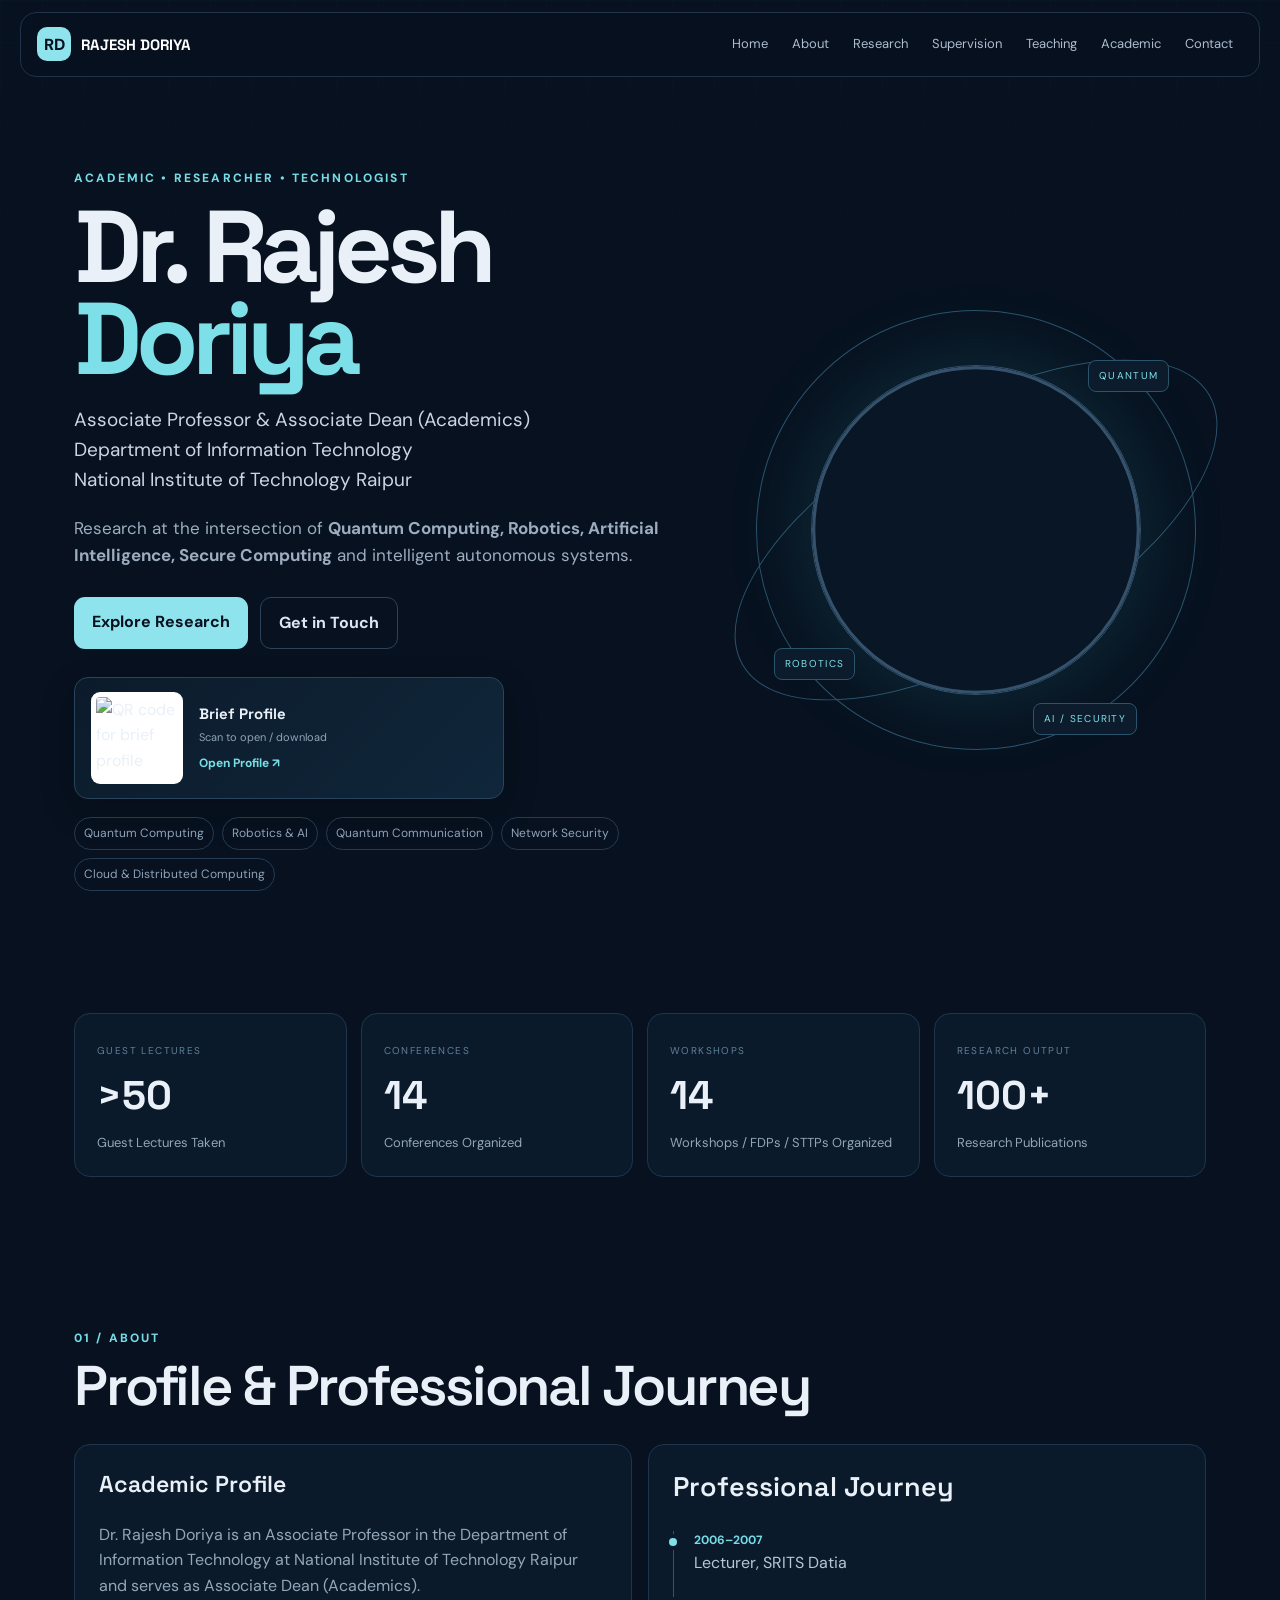
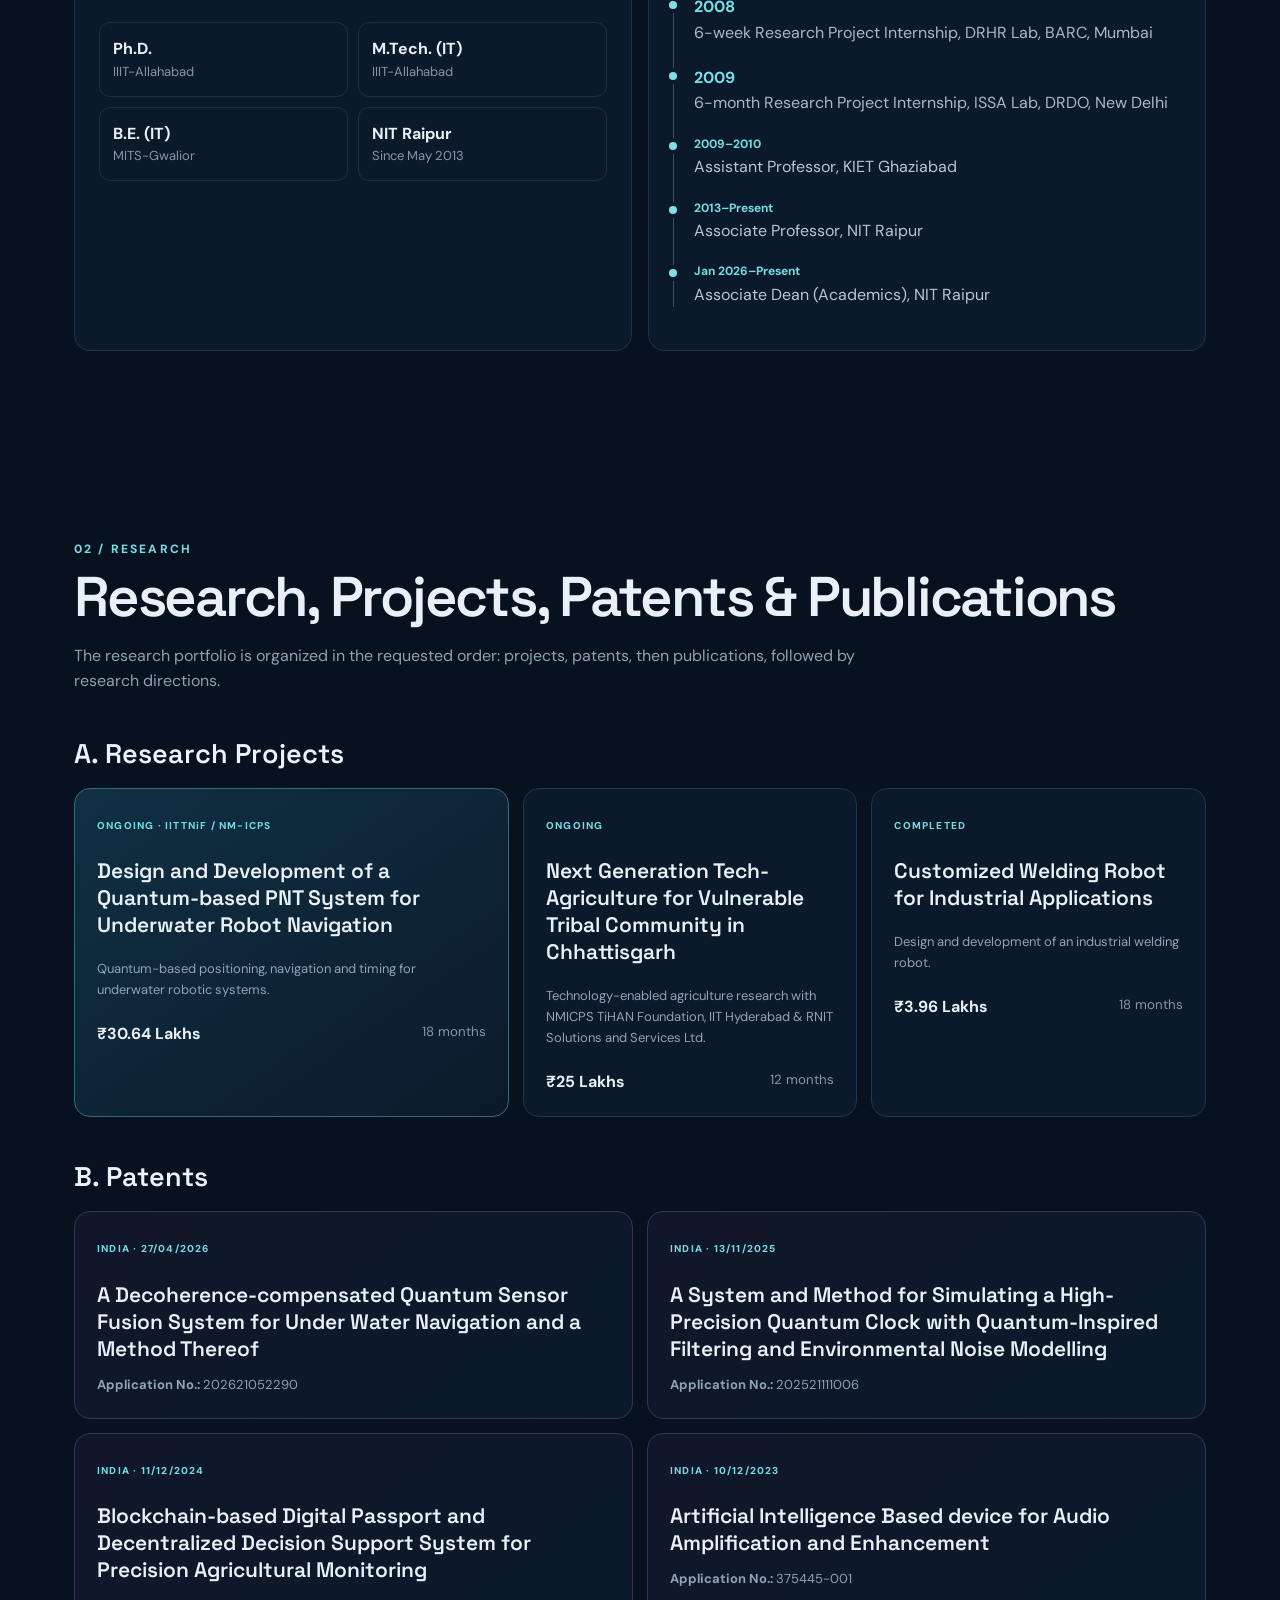
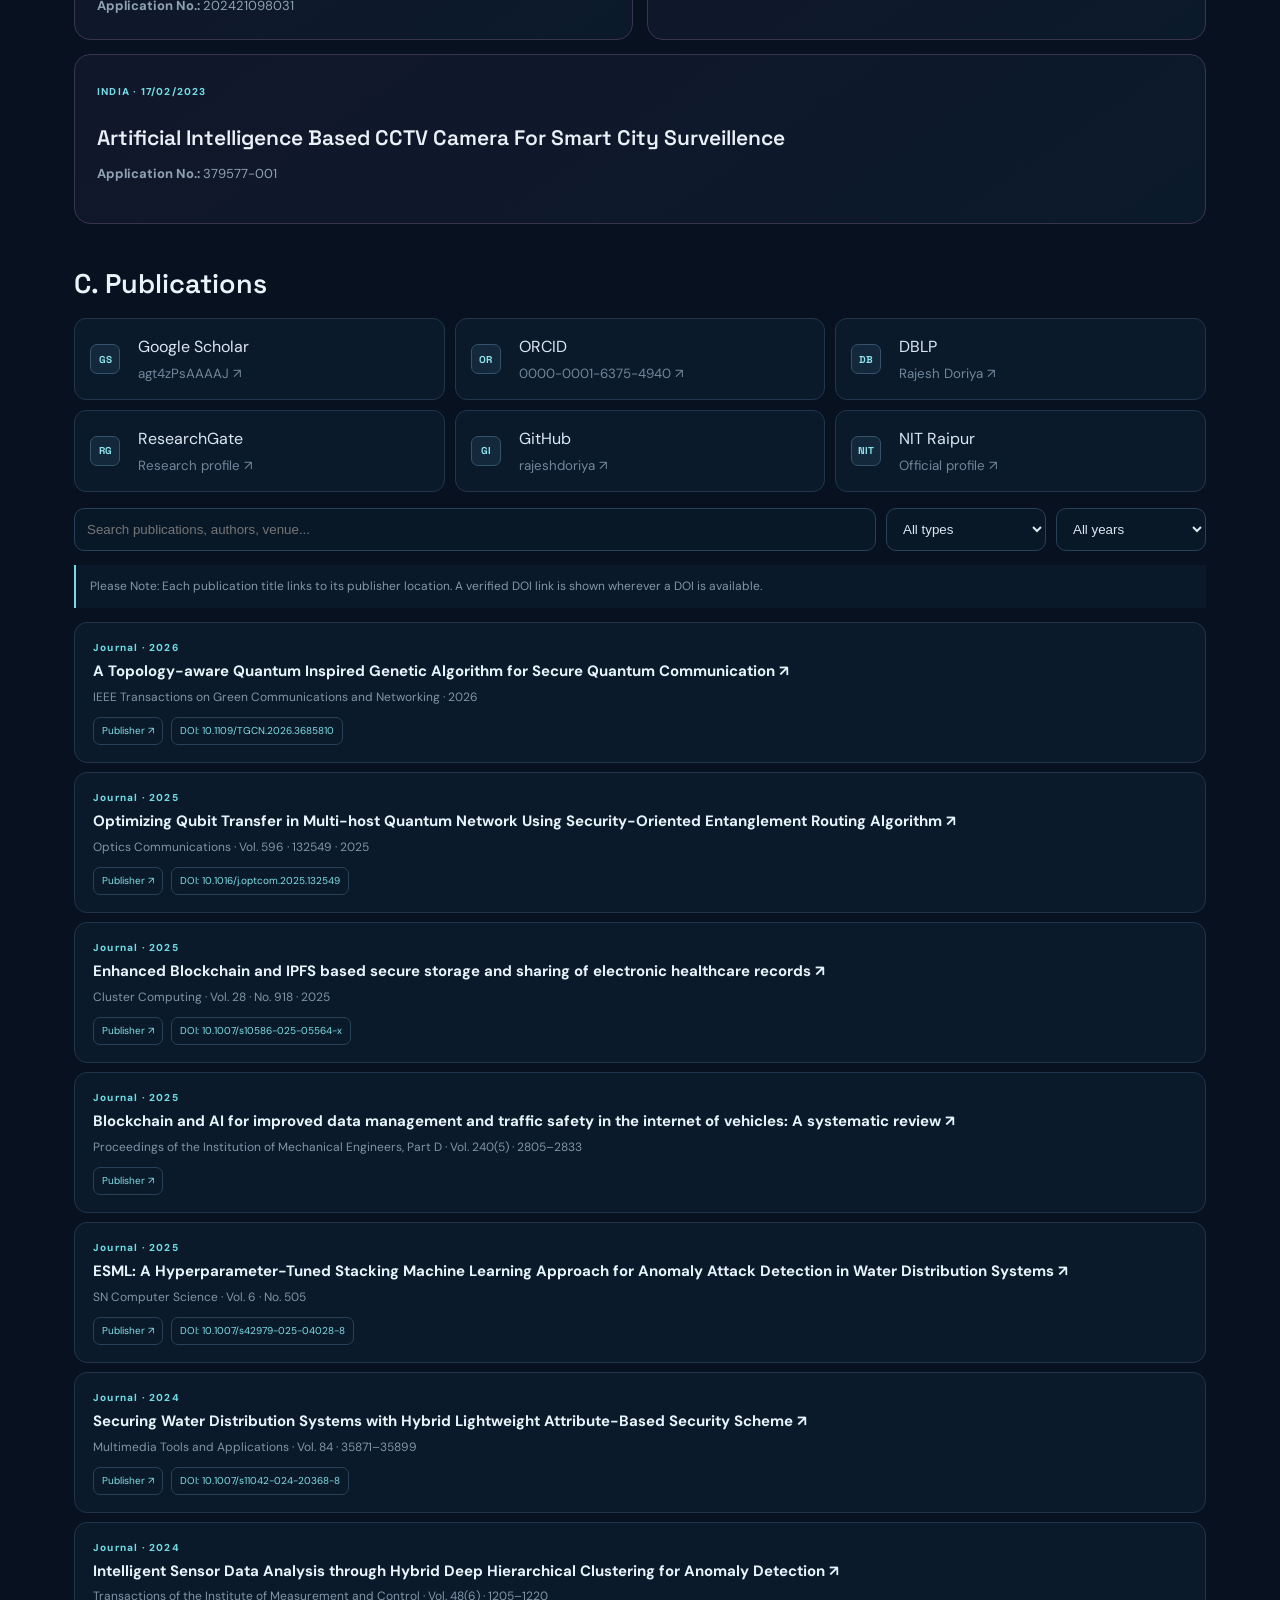
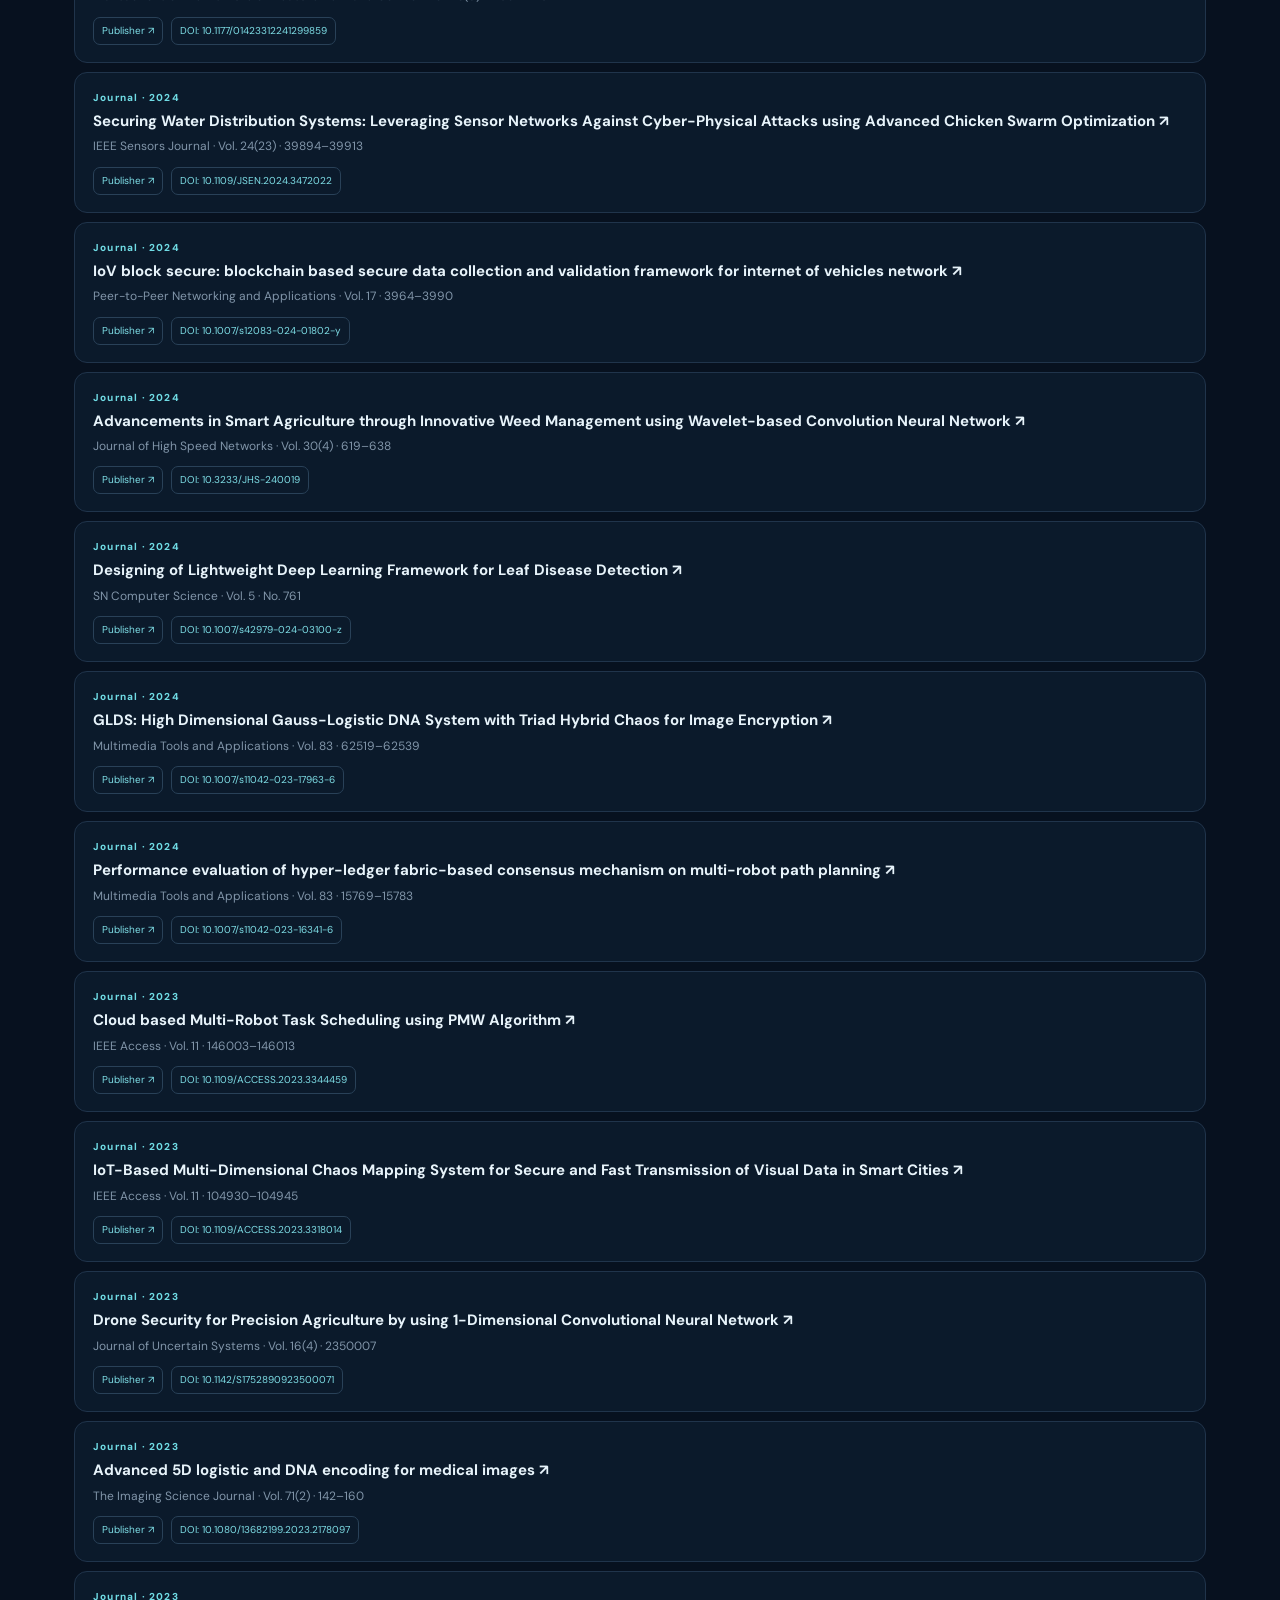
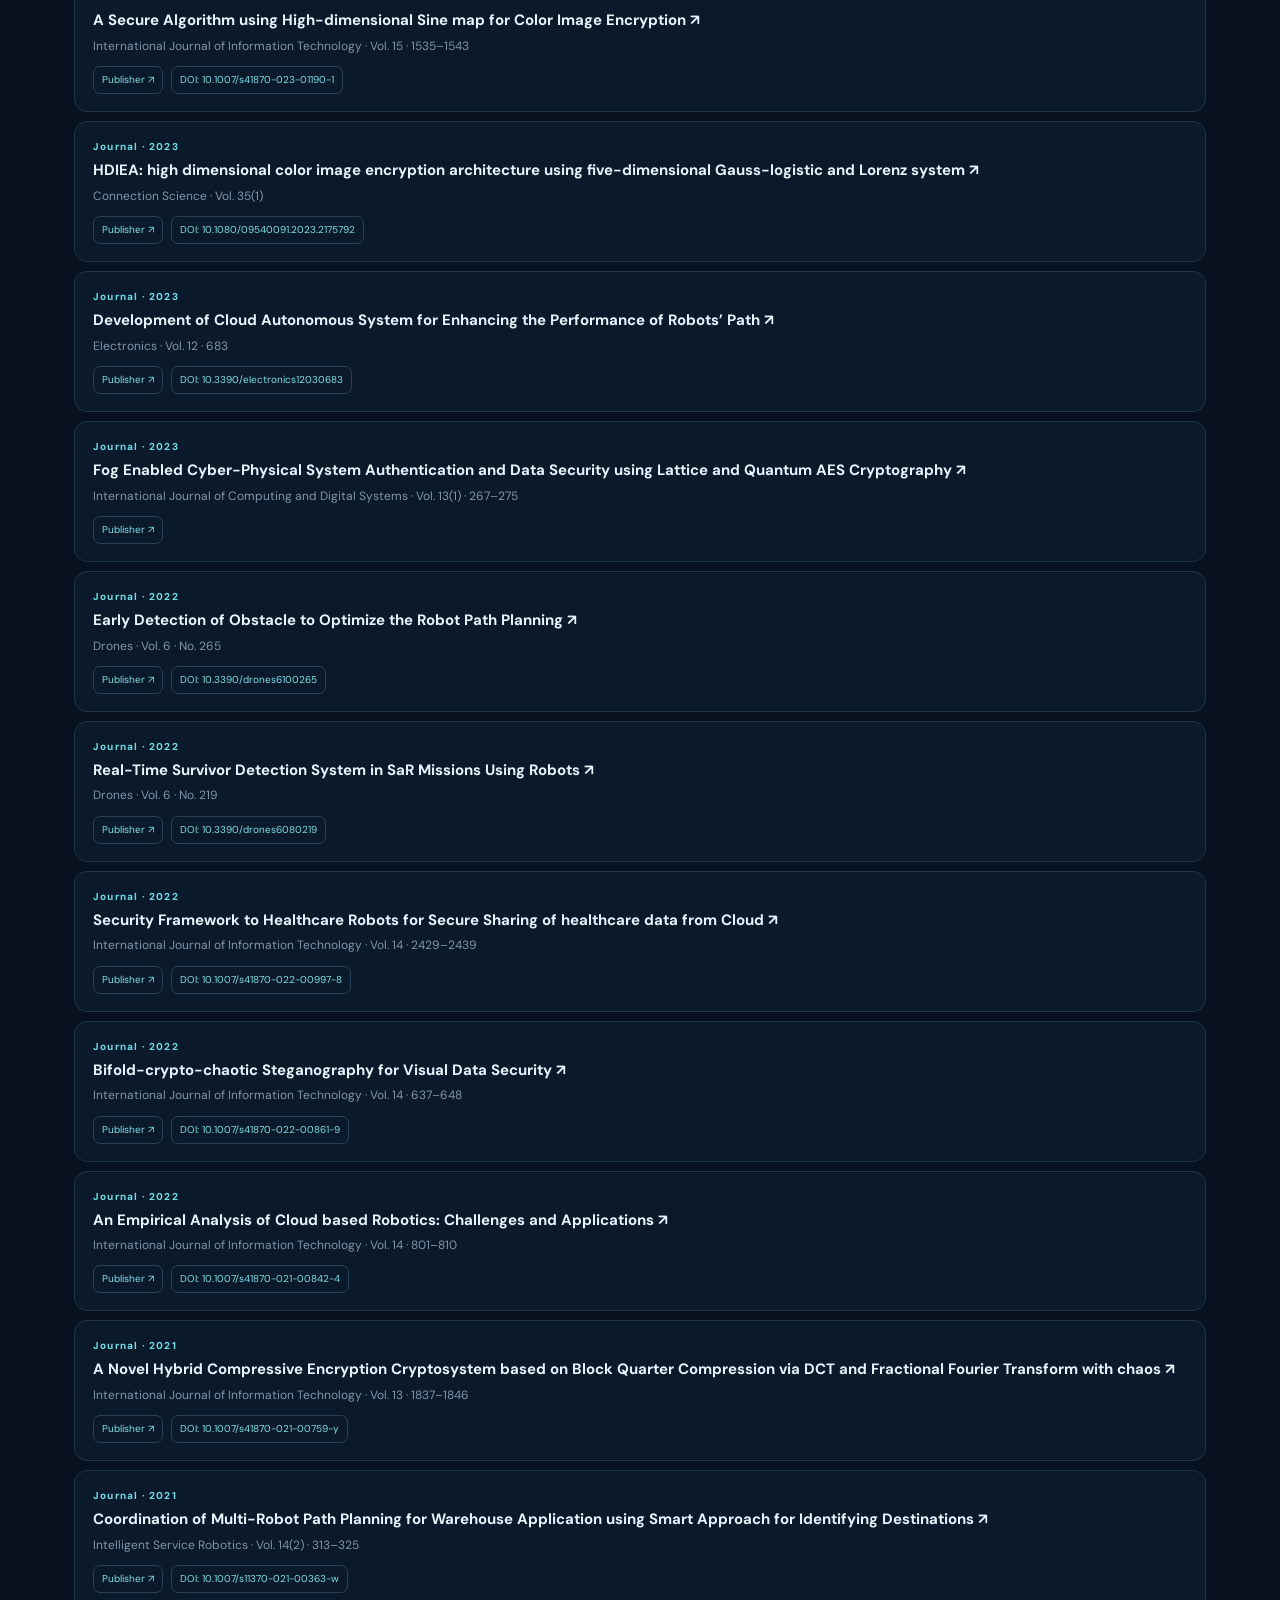
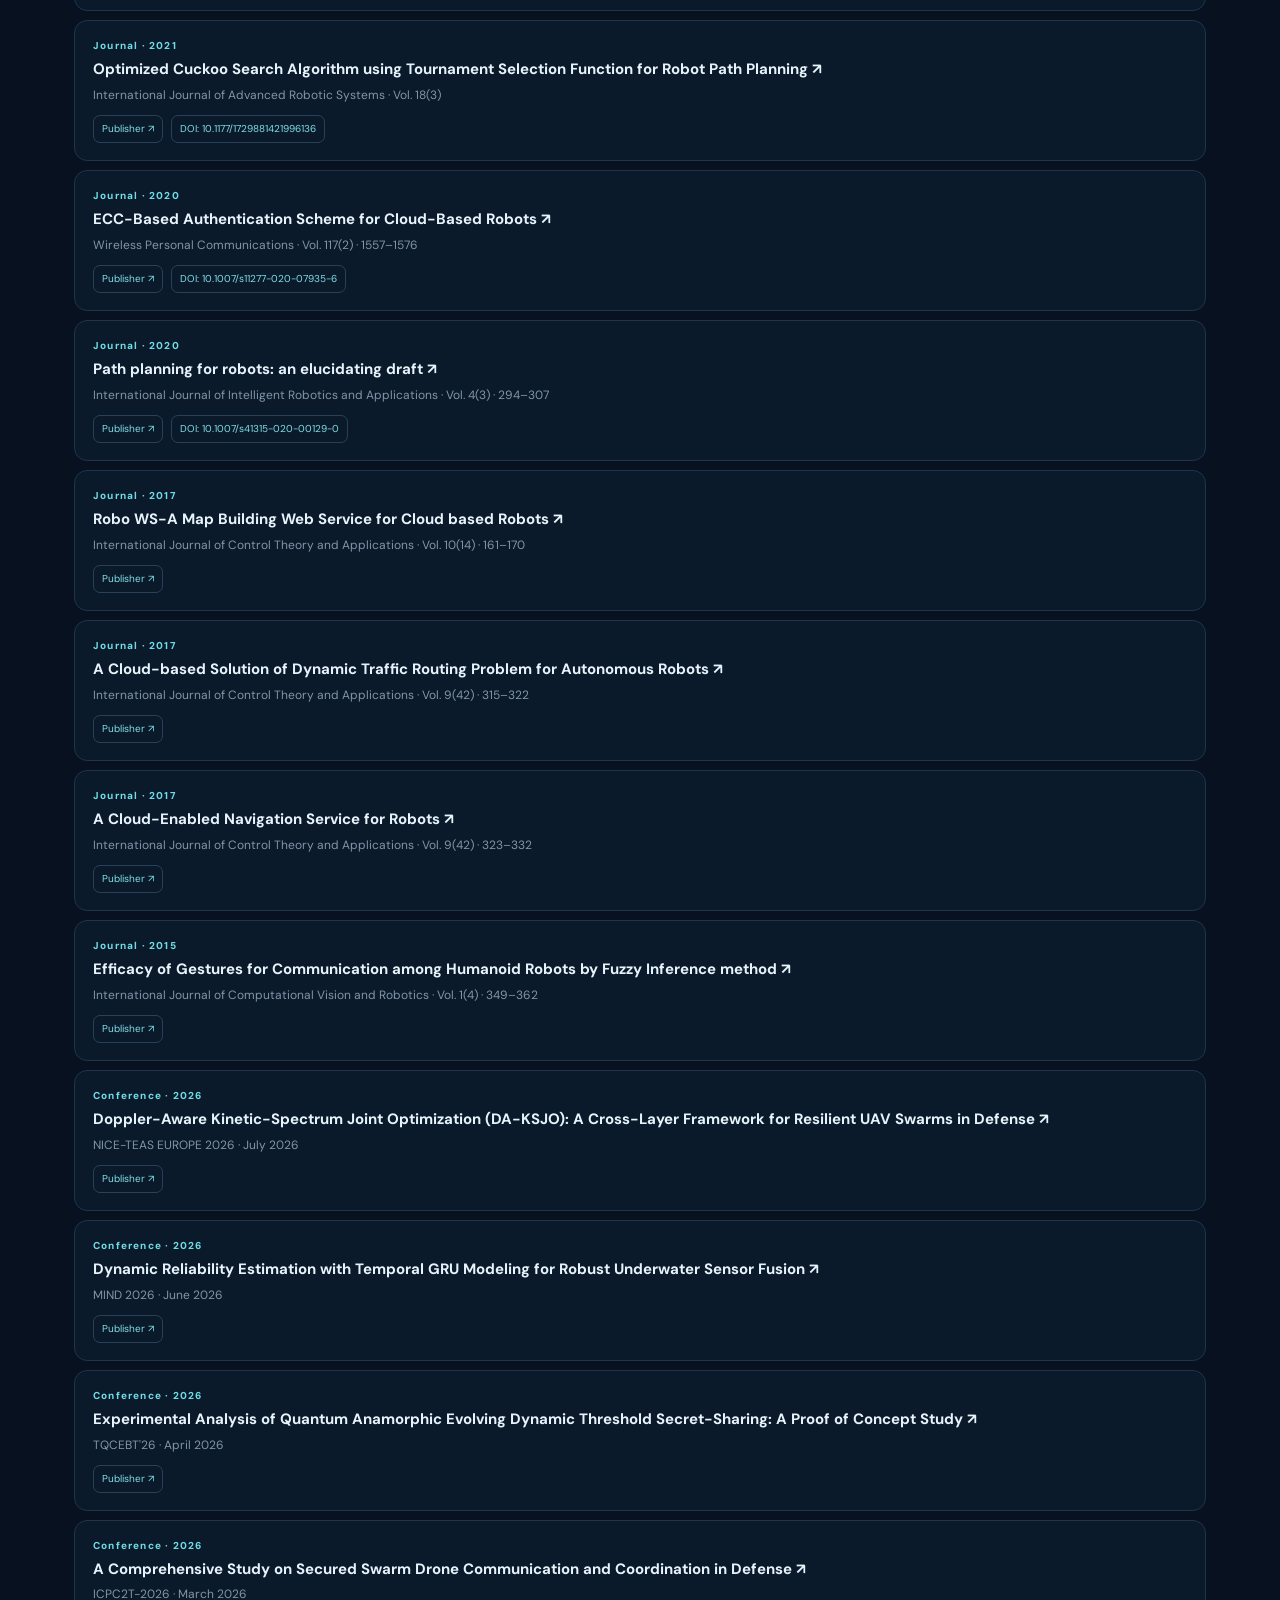
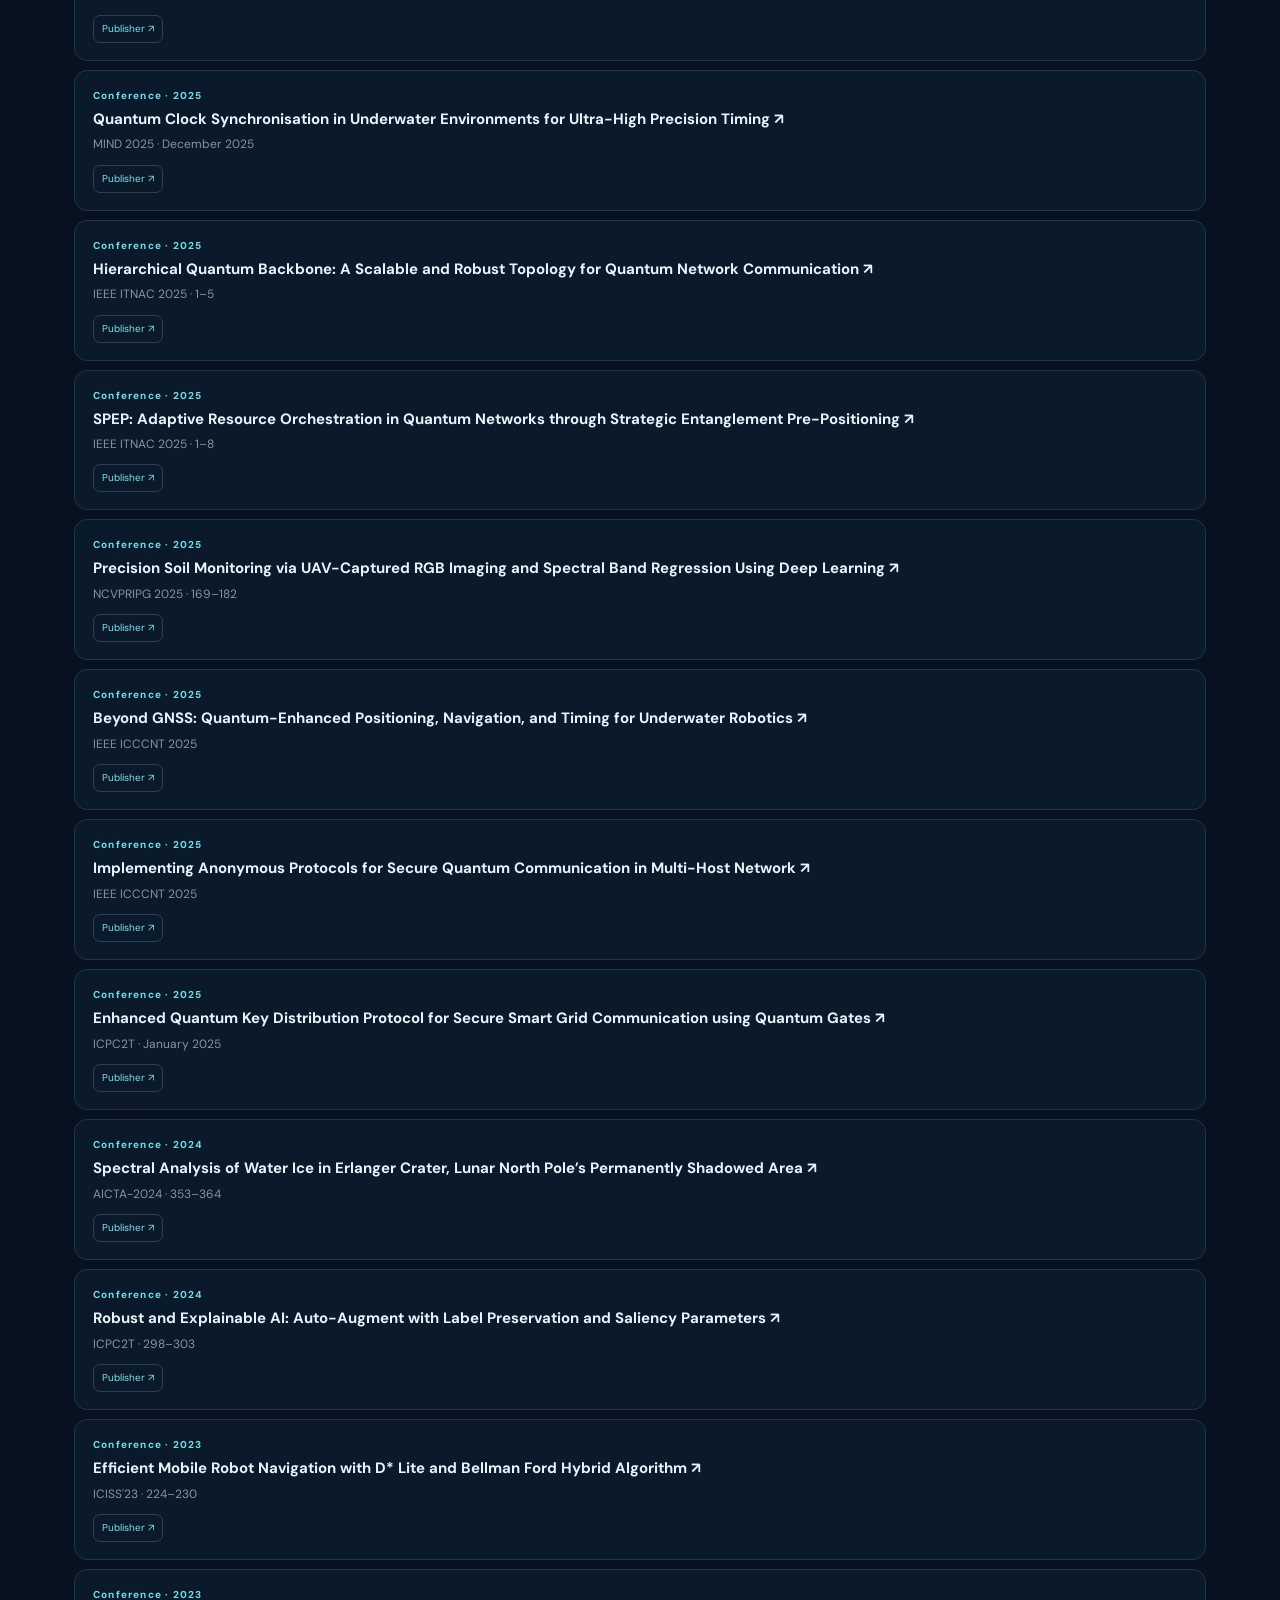
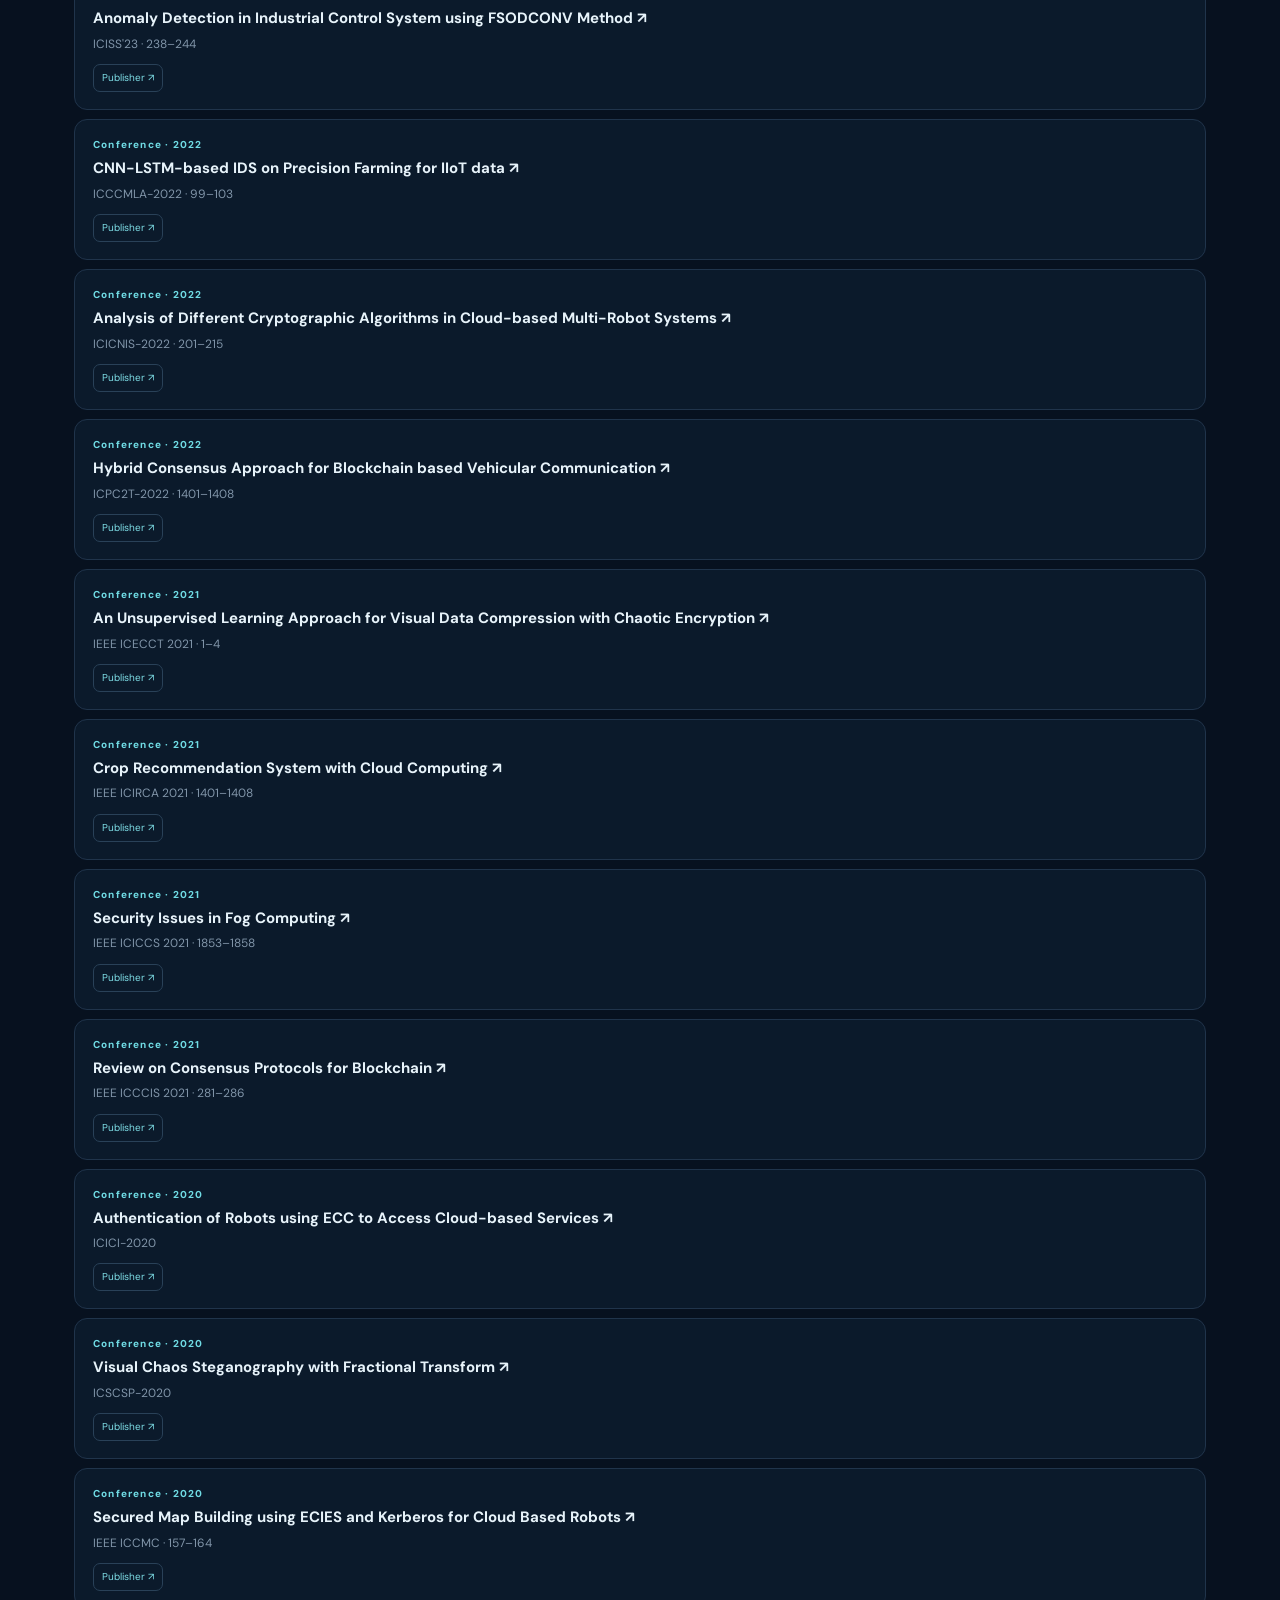
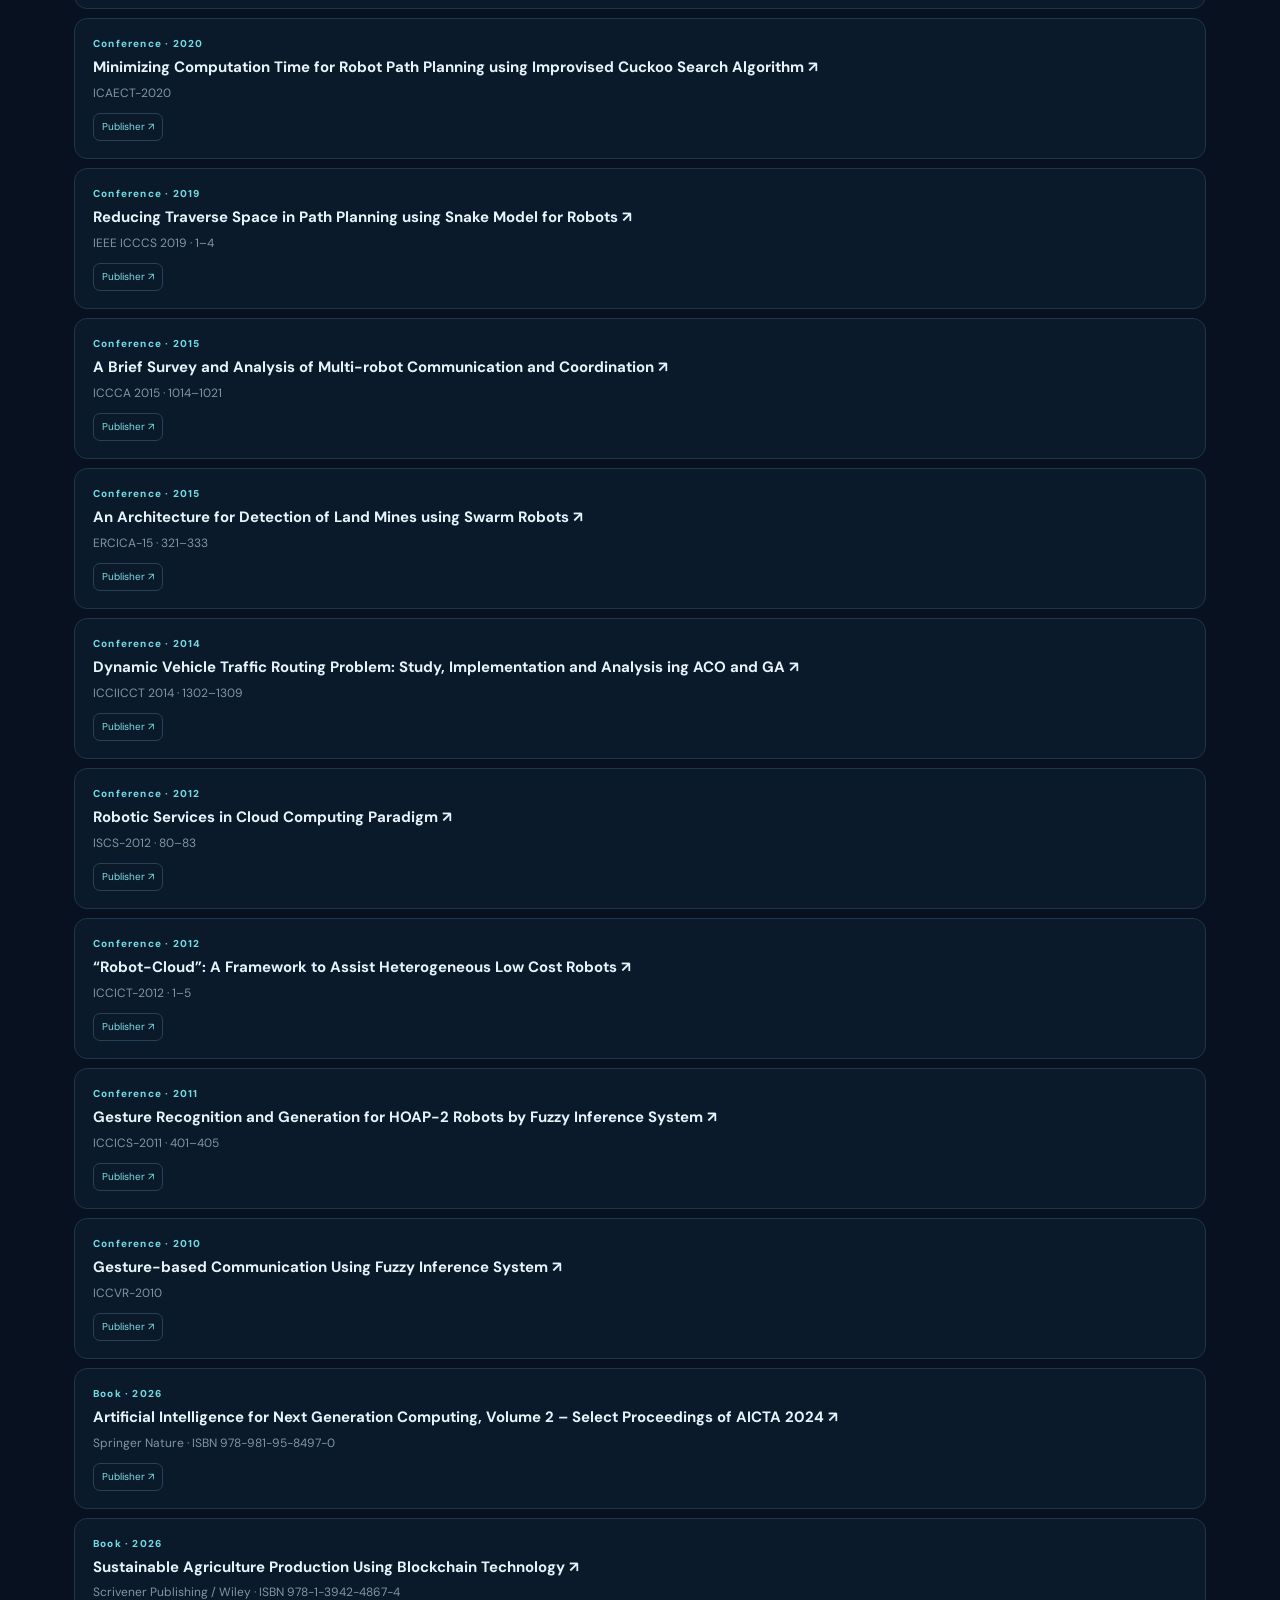
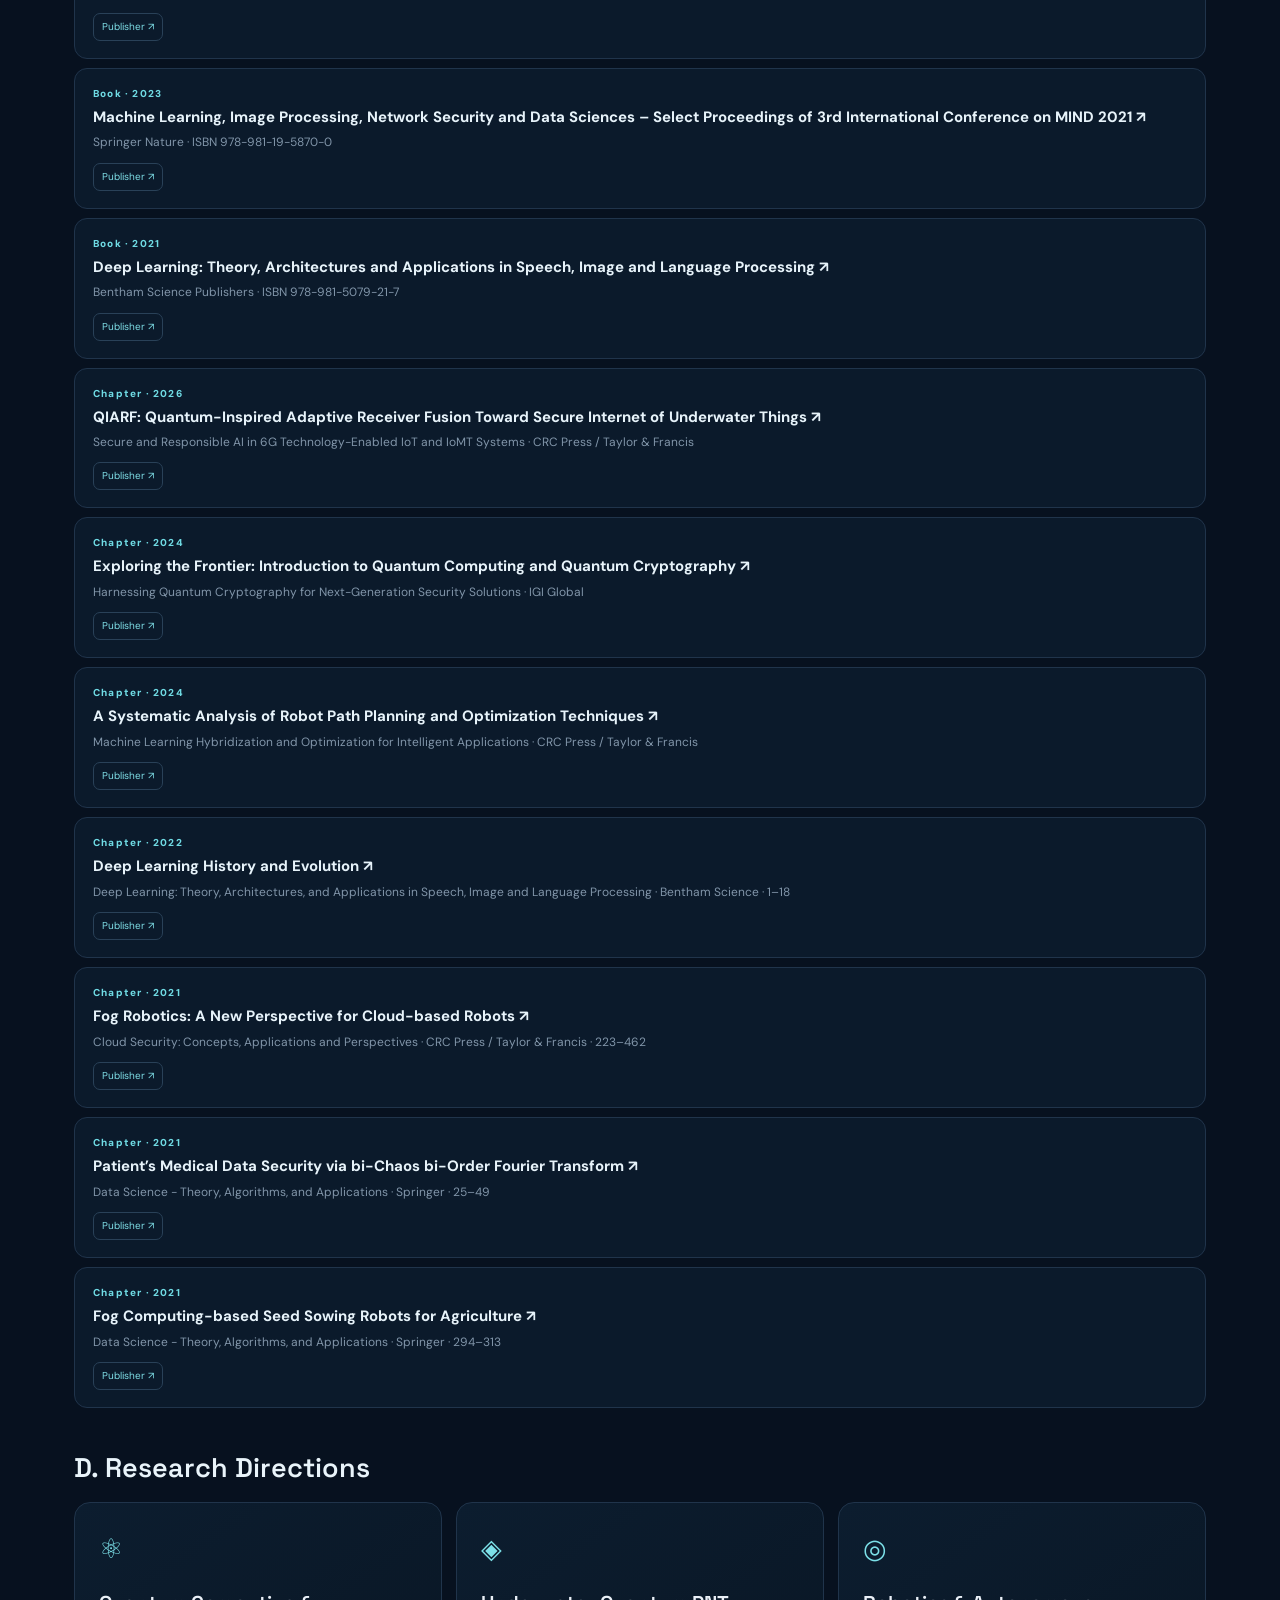
==== index.html @ ada49ae9 "Fix Professional Journey order and typography" ====
<!doctype html>
<html lang="en">
<head>
<meta charset="utf-8"><meta name="viewport" content="width=device-width,initial-scale=1">
<meta name="description" content="Dr. Rajesh Doriya — Associate Professor & Associate Dean (Academics), NIT Raipur. Academic, research, publications, projects, patents, supervision and teaching portfolio.">
<title>Dr. Rajesh Doriya | Academic & Research Portfolio</title>
<link rel="preconnect" href="https://fonts.googleapis.com"><link rel="preconnect" href="https://fonts.gstatic.com" crossorigin>
<link href="https://fonts.googleapis.com/css2?family=DM+Sans:wght@400;500;600;700&family=Space+Grotesk:wght@500;600;700&display=swap" rel="stylesheet"><link rel="stylesheet" href="assets/style.css"><link rel="stylesheet" href="assets/refinements.css">
</head>
<body><div class="bg-grid"></div>
<header class="site-header"><a class="brand" href="#home"><span>RD</span><b>RAJESH DORIYA</b></a><button class="menu" aria-label="Open menu">☰</button>
<nav id="nav"><a href="#home">Home</a><a href="#about">About</a><a href="#research">Research</a><a href="#supervision">Supervision</a><a href="#teaching">Teaching</a><a href="#academic">Academic</a><a href="#contact">Contact</a></nav></header>
<main>
<section id="home" class="hero section"><div class="hero-copy"><div class="eyebrow">ACADEMIC • RESEARCHER • TECHNOLOGIST</div><h1>Dr. Rajesh<br><em>Doriya</em></h1><p class="role">Associate Professor &amp; Associate Dean (Academics)<br>Department of Information Technology<br>National Institute of Technology Raipur</p><p class="lead">Research at the intersection of <strong>Quantum Computing, Robotics, Artificial Intelligence, Secure Computing</strong> and intelligent autonomous systems.</p><div class="actions"><a class="btn primary" href="#research">Explore Research</a><a class="btn ghost" href="#contact">Get in Touch</a></div><div class="chips"><span>Quantum Computing</span><span>Robotics &amp; AI</span><span>Quantum Communication</span><span>Network Security</span><span>Cloud &amp; Distributed Computing</span></div></div><div class="hero-visual"><div class="orbit o1"></div><div class="orbit o2"></div><div class="initials-mark"><span>RD</span><small>NIT RAIPUR</small></div><div class="signal s1">QUANTUM</div><div class="signal s2">ROBOTICS</div><div class="signal s3">AI / SECURITY</div></div></section>
<section class="section metrics-section"><div class="metric-grid"><article class="metric"><small>GUEST LECTURES</small><b>&gt;50</b><span>Guest Lectures Taken</span></article><article class="metric"><small>CONFERENCES</small><b>14</b><span>Conferences Organized</span></article><article class="metric"><small>WORKSHOPS</small><b>14</b><span>Workshops / FDPs / STTPs Organized</span></article><article class="metric"><small>RESEARCH OUTPUT</small><b>100+</b><span>Research Publications</span></article></div></section>
<section id="about" class="section"><div class="section-head"><span>01 / ABOUT</span><h2>Profile &amp; Professional Journey</h2></div><div class="two-col"><article class="card bio"><h3>Academic Profile</h3><p>Dr. Rajesh Doriya is an Associate Professor in the Department of Information Technology at National Institute of Technology Raipur and serves as Associate Dean (Academics).</p><div class="facts"><div><b>Ph.D.</b><span>IIIT-Allahabad</span></div><div><b>M.Tech. (IT)</b><span>IIIT-Allahabad</span></div><div><b>B.E. (IT)</b><span>MITS-Gwalior</span></div><div><b>NIT Raipur</b><span>Since May 2013</span></div></div></article><article class="card"><h3>Professional Journey</h3><div class="timeline"><div><b>2006–2007</b><span>Lecturer, SRITS Datia</span></div><div><b>2008</b><span>6-week Research Project Internship, DRHR Lab, BARC, Mumbai</span></div><div><b>2009</b><span>6-month Research Project Internship, ISSA Lab, DRDO, New Delhi</span></div><div><b>2009–2010</b><span>Assistant Professor, KIET Ghaziabad</span></div><div><b>2013–Present</b><span>Associate Professor, NIT Raipur</span></div><div><b>Jan 2026–Present</b><span>Associate Dean (Academics), NIT Raipur</span></div></div></article></div></section>
<section id="research" class="section"><div class="section-head"><span>02 / RESEARCH</span><h2>Research, Projects, Patents &amp; Publications</h2><p>The research portfolio is organized in the requested order: projects, patents, then publications, followed by research directions.</p></div>
<h3 class="subheading">A. Research Projects</h3><div class="project-grid"><article class="project-card featured"><span>ONGOING · IITTNiF / NM-ICPS</span><h3>Design and Development of a Quantum-based PNT System for Underwater Robot Navigation</h3><p>Quantum-based positioning, navigation and timing for underwater robotic systems.</p><div><b>₹30.64 Lakhs</b><small>18 months</small></div></article><article class="project-card"><span>ONGOING</span><h3>Next Generation Tech-Agriculture for Vulnerable Tribal Community in Chhattisgarh</h3><p>Technology-enabled agriculture research with NMICPS TiHAN Foundation, IIT Hyderabad &amp; RNIT Solutions and Services Ltd.</p><div><b>₹25 Lakhs</b><small>12 months</small></div></article><article class="project-card"><span>COMPLETED</span><h3>Customized Welding Robot for Industrial Applications</h3><p>Design and development of an industrial welding robot.</p><div><b>₹3.96 Lakhs</b><small>18 months</small></div></article></div>
<h3 class="subheading">B. Patents</h3><div class="patent-grid"><article class="patent-card"><span>INDIA · 27/04/2026</span><h3>A Decoherence-compensated Quantum Sensor Fusion System for Under Water Navigation and a Method Thereof</h3><p><b>Application No.:</b> 202621052290</p></article><article class="patent-card"><span>INDIA · 13/11/2025</span><h3>A System and Method for Simulating a High-Precision Quantum Clock with Quantum-Inspired Filtering and Environmental Noise Modelling</h3><p><b>Application No.:</b> 202521111006</p></article><article class="patent-card"><span>INDIA · 11/12/2024</span><h3>Blockchain-based Digital Passport and Decentralized Decision Support System for Precision Agricultural Monitoring</h3><p><b>Application No.:</b> 202421098031</p></article><article class="patent-card"><span>INDIA · 10/12/2023</span><h3>Artificial Intelligence Based device for Audio Amplification and Enhancement</h3><p><b>Application No.:</b> 375445-001</p></article><article class="patent-card"><span>INDIA · 17/02/2023</span><h3>Artificial Intelligence Based CCTV Camera For Smart City Surveillence</h3><p><b>Application No.:</b> 379577-001</p></article></div>
<h3 class="subheading">C. Publications</h3><div class="profile-links"><a href="https://scholar.google.com/citations?user=agt4zPsAAAAJ&hl=en" target="_blank" rel="noopener">Google Scholar <small>agt4zPsAAAAJ ↗</small></a><a href="https://orcid.org/0000-0001-6375-4940" target="_blank" rel="noopener">ORCID <small>0000-0001-6375-4940 ↗</small></a><a href="https://dblp.org/pid/164/2025" target="_blank" rel="noopener">DBLP <small>Rajesh Doriya ↗</small></a><a href="https://www.researchgate.net/profile/Rajesh-Doriya-2" target="_blank" rel="noopener">ResearchGate <small>Research profile ↗</small></a><a href="https://github.com/rajeshdoriya" target="_blank" rel="noopener">GitHub <small>rajeshdoriya ↗</small></a><a href="https://www.nitrr.ac.in/viewdetails.php?q=it.rdoriya" target="_blank" rel="noopener">NIT Raipur <small>Official profile ↗</small></a></div><div class="filters"><input id="pubSearch" placeholder="Search publications, authors, venue..."><select id="pubType"><option value="all">All types</option><option>Journal</option><option>Conference</option><option>Book</option><option>Chapter</option></select><select id="pubYear"><option value="all">All years</option></select></div><div class="pub-note">Please Note: Each publication title links to its publisher location. A verified DOI link is shown wherever a DOI is available.</div><div id="pubList" class="pub-list"></div>
<h3 class="subheading">D. Research Directions</h3><div class="research-grid"><article><i>⚛</i><h3>Quantum Computing &amp; Communication</h3><p>Quantum networks, QKD/QSS, quantum cryptography, secure quantum communication and quantum-enabled systems.</p></article><article><i>◈</i><h3>Underwater Quantum PNT</h3><p>Quantum-enhanced positioning, navigation and timing, precision clocks, timing and sensor fusion for underwater robotics.</p></article><article><i>◎</i><h3>Robotics &amp; Autonomous Systems</h3><p>Cloud robotics, multi-robot coordination, path planning, autonomous navigation, swarm robotics and agricultural robotics.</p></article><article><i>⌁</i><h3>AI &amp; Soft Computing</h3><p>Machine learning, deep learning, optimization, intelligent sensing and data-driven autonomous systems.</p></article><article><i>⌘</i><h3>Network &amp; Cyber Security</h3><p>Cryptography, blockchain, IoT security, cyber-physical security and secure intelligent networks.</p></article><article><i>▣</i><h3>Distributed, Cloud &amp; HPC</h3><p>Distributed computing, cloud computing, high-performance computing and resource orchestration.</p></article></div></section>
<section id="supervision" class="section"><div class="section-head"><span>03 / SUPERVISION</span><h2>Student supervision</h2><p>A dedicated portfolio of B.Tech., M.Tech. and Ph.D. research/project supervision.</p></div><div class="super-grid"><article><b>5</b><span>Ph.D. Completed</span></article><article><b>6</b><span>Ph.D. Ongoing</span></article><article><b>15</b><span>M.Tech. Completed</span></article><article><b>1</b><span>M.Tech. Ongoing</span></article><article class="wide"><b>48</b><span>B.Tech. Projects</span></article></div></section>
<section id="teaching" class="section"><div class="section-head"><span>04 / TEACHING</span><h2>Courses taught</h2></div><div class="subtabs"><button class="active course-filter" data-level="all">All</button><button class="course-filter" data-level="UG">UG</button><button class="course-filter" data-level="PG">PG</button></div><div class="course-grid" id="courses"></div></section>
<section id="academic" class="section"><div class="section-head"><span>05 / ACADEMIC</span><h2>Leadership, Administration &amp; Extracurricular Activities</h2></div><div class="academic-grid"><article class="card"><h3>Administrative Work Undertaken</h3><ul><li>Associate Dean (Academics), NIT Raipur — January 2026 onwards</li><li>Faculty Coordinator, Departmental Accreditation Committee — September 2025 onwards</li><li>Nodal Officer, Fit India Movement — August 2021 onwards</li><li>Faculty In-Charge, ROBOTiX Club — 2014 onwards</li><li>Faculty In-Charge, Sports — April 2021 to May 2023</li><li>Faculty In-Charge, Shaurya Club — April 2021 to May 2023</li><li>Departmental Purchase Coordinator — from 2017 onwards</li><li>Departmental M.Tech Coordinator — March 2018 to August 2019</li><li>Member, Institute Level Committee NIMCET-2021</li><li>Member, Doctoral Research Committee (DRC) &amp; Doctoral Guidance Committee (DGC)</li></ul></article><article class="card"><h3>Extracurricular Activities</h3><ul><li>Won Gold Medal in Men's Badminton Singles and Doubles at National Sports Week-2024, NIT Raipur.</li><li>Won Man of the Match award in the final of Cricket Premier League (CPL), NIT Raipur.</li><li>Won Gold Medal in Men's Badminton Singles at All India Inter-NIT (AIINIT)-2020, MNIT Jaipur.</li><li>Runner-up in NIT Badminton League-2019 (Open Competition), NIT Raipur.</li><li>Semifinalist — Men's Badminton Singles &amp; Doubles, AIINIT 2019, NIT Goa.</li><li>Vice-Captain — AIINIT 2022 &amp; AIINIT 2019 Cricket Tournament, VNIT Nagpur.</li><li>Represented IIIT Allahabad as Vice-Captain in All India Inter-IIIT-2008 Cricket Tournament, ABV-IIITM Gwalior.</li><li>Runner-up in All India Cultural Fest Effervescence-2008 Group Dance competition “Footloose”, IIIT Allahabad.</li></ul></article><article class="card"><h3>Technical Societies &amp; Professional Service</h3><ul><li>IEEE — Senior Member, member since 2010</li><li>ACM — member since 2014</li><li>Research work presented in the UK, Italy, Japan, Singapore and Thailand.</li></ul></article><article class="card"><h3>Academic Leadership</h3><p>Academic administration, accreditation, institutional student activities, robotics outreach and sports/fitness initiatives form an integrated part of the professional portfolio.</p></article></div></section>
<section id="contact" class="section contact"><div class="section-head"><span>06 / CONTACT</span><h2>Connect</h2></div><div class="contact-grid"><div><h3>Dr. Rajesh Doriya</h3><p>Associate Professor &amp; Associate Dean (Academics)<br>Department of Information Technology<br>National Institute of Technology Raipur</p></div><div><a href="mailto:rajeshdoriya.it@nitrr.ac.in">rajeshdoriya.it@nitrr.ac.in</a><a href="mailto:doriya1@gmail.com">doriya1@gmail.com</a><a href="tel:+917805984189">+91-7805984189</a></div></div></section>
</main><footer>© <span id="year"></span> Dr. Rajesh Doriya · National Institute of Technology Raipur · Personal Academic Website</footer>
<script src="assets/data.js"></script><script src="assets/app.js"></script></body></html>
---- assets/style.css ----
*{box-sizing:border-box}html{scroll-behavior:smooth}body{margin:0;background:#07111f;color:#eaf0f7;font-family:"DM Sans",sans-serif;line-height:1.6}.bg-grid{position:fixed;inset:0;pointer-events:none;opacity:.18;background-image:linear-gradient(rgba(85,205,219,.12) 1px,transparent 1px),linear-gradient(90deg,rgba(85,205,219,.12) 1px,transparent 1px);background-size:42px 42px;mask-image:linear-gradient(to bottom,black,transparent 75%)}.site-header{position:sticky;top:12px;z-index:20;max-width:1240px;margin:12px auto 0;padding:12px 16px;border:1px solid #21334a;background:rgba(7,17,31,.88);backdrop-filter:blur(18px);border-radius:16px;display:flex;align-items:center;justify-content:space-between}.brand{display:flex;gap:10px;align-items:center;color:#fff;text-decoration:none}.brand span{display:grid;place-items:center;width:34px;height:34px;border-radius:10px;background:#8fe3ec;color:#07111f;font-weight:800}.brand b{font:700 15px "Space Grotesk"}.site-header nav{display:flex;gap:4px;overflow:auto}.site-header nav a{color:#aebdce;text-decoration:none;padding:9px 10px;border-radius:9px;font-size:13px;white-space:nowrap}.site-header nav a:hover{color:#fff;background:#12263d}.menu{display:none;background:none;border:0;color:#fff;font-size:24px}.section{max-width:1180px;margin:0 auto;padding:92px 24px}.hero{min-height:calc(100vh - 90px);display:grid;grid-template-columns:1.15fr .85fr;align-items:center;gap:50px}.eyebrow,.section-head>span{color:#76dbe5;font-size:12px;letter-spacing:.18em;font-weight:800}.hero h1{font:700 clamp(58px,8vw,102px)/.9 "Space Grotesk";letter-spacing:-.06em;margin:14px 0}.hero h1 em{font-style:normal;color:#7de0e8}.role{font-size:19px;color:#cbd6e2}.lead{font-size:17px;color:#9cadbf;max-width:720px}.actions{display:flex;gap:12px;margin:28px 0}.btn{padding:12px 18px;border-radius:11px;text-decoration:none;font-weight:700}.primary{background:#8fe3ec;color:#07111f}.ghost{border:1px solid #2d425a;color:#dce7f2}.chips{display:flex;gap:8px;flex-wrap:wrap}.chips span{font-size:12px;color:#8ea2b8;border:1px solid #263b53;padding:6px 9px;border-radius:99px}.hero-visual{min-height:500px;position:relative;display:grid;place-items:center}.portrait{width:min(330px,70vw);aspect-ratio:1;border-radius:50%;border:1px solid #35526d;padding:14px;background:radial-gradient(circle,#18324a,#091625);box-shadow:0 0 90px rgba(75,220,231,.15)}.portrait.initials{display:grid;place-items:center}.portrait.initials span{font:700 clamp(74px,10vw,122px) "Space Grotesk";letter-spacing:-.08em;color:#8fe3ec;text-shadow:0 0 35px rgba(143,227,236,.2)}.initials-mark{position:relative;width:min(330px,70vw);aspect-ratio:1;border-radius:50%;border:2px solid #35526d;background:#091625 url('rajesh-doriya.svg') center/cover no-repeat;box-shadow:0 0 90px rgba(75,220,231,.15);z-index:2;overflow:hidden}.initials-mark span,.initials-mark small{display:none}.orbit{position:absolute;border:1px solid #2a536c;border-radius:50%;width:440px;height:440px;transform:rotate(25deg)}.o2{width:540px;height:240px;transform:rotate(-30deg)}.signal{position:absolute;border:1px solid #2a536c;background:#0c1c2d;padding:7px 10px;border-radius:8px;font-size:10px;letter-spacing:.13em;color:#7fe0e8;z-index:3}.s1{top:16%;right:8%}.s2{bottom:20%;left:6%}.s3{bottom:9%;right:15%}.section-head{margin-bottom:28px}.section-head h2{font:600 clamp(34px,5vw,56px)/1.05 "Space Grotesk";letter-spacing:-.04em;margin:7px 0 10px}.section-head p{color:#8fa1b4;max-width:800px}.metric-grid{display:grid;grid-template-columns:repeat(4,1fr);gap:14px}.metric,.super-grid article{border:1px solid #20344b;background:#0b1a2b;border-radius:16px;padding:22px}.metric small{color:#5f809a;font-size:10px;letter-spacing:.14em}.metric b{display:block;font:700 40px "Space Grotesk";margin:8px 0}.metric span,.super-grid span{color:#92a5b8;font-size:13px}.hero-metrics{grid-template-columns:repeat(3,1fr);margin-top:28px}.hero-metrics .metric{padding:17px}.hero-metrics .metric b{font-size:34px;margin:5px 0}.metric-note,.note{margin-top:14px;padding:12px 14px;border-left:2px solid #76dbe5;background:#0a1929;color:#8397aa;font-size:12px}.two-col{display:grid;grid-template-columns:1fr 1fr;gap:16px}.card{border:1px solid #20344b;background:#0b1a2b;border-radius:16px;padding:24px}.card h3{margin-top:0;font:600 23px "Space Grotesk"}.bio p,.card p,.card li{color:#94a7ba}.facts{display:grid;grid-template-columns:1fr 1fr;gap:10px;margin-top:24px}.facts div{padding:13px;border:1px solid #1d3045;border-radius:11px}.facts b,.facts span{display:block}.facts span{color:#8296aa;font-size:13px}.timeline{border-left:1px solid #31536d;padding-left:20px}.timeline div{position:relative;margin:0 0 19px}.timeline div:before{content:"";position:absolute;left:-25px;top:7px;width:8px;height:8px;background:#80dfe7;border-radius:50%;box-shadow:0 0 0 4px #0b1a2b}.timeline b,.timeline span{display:block}.timeline b{color:#76dbe5;font-size:12px}.timeline span{color:#b8c6d4}.research-subsection{margin-top:42px}.research-subsection:first-of-type{margin-top:0}.subsection-label{color:#76dbe5;font-size:11px;letter-spacing:.18em;font-weight:800}.subsection-title{font:600 30px "Space Grotesk";margin:5px 0 17px}.section-note{color:#8fa1b4;max-width:800px}.research-grid{display:grid;grid-template-columns:repeat(3,1fr);gap:14px}.research-grid article{padding:24px;border:1px solid #20344b;border-radius:16px;background:linear-gradient(145deg,#0c1d2f,#091624);min-height:220px}.research-grid i{font-style:normal;font-size:27px;color:#7ce0e8}.research-grid h3{font:600 20px "Space Grotesk"}.research-grid p{color:#8fa2b6;font-size:14px}.profile-links{display:grid;grid-template-columns:repeat(3,1fr);gap:10px;margin-bottom:16px}.profile-links a{padding:15px;border:1px solid #21364c;border-radius:12px;color:#dce7f2;text-decoration:none;background:#0b1a2b}.profile-links a:hover{border-color:#65d5df}.profile-links small{display:block;color:#71869b;margin-top:3px}.filters{display:grid;grid-template-columns:1fr 160px 150px;gap:10px;margin:14px 0}.filters input,.filters select{background:#091827;border:1px solid #284059;color:#dce6ef;padding:12px;border-radius:10px}.pub-list{display:grid;gap:9px}.pub{padding:17px 18px;border:1px solid #20344b;border-radius:13px;background:#0b1a2b}.pub .tag{font-size:10px;letter-spacing:.12em;color:#70dce5;font-weight:800}.pub h3{margin:5px 0;font-size:15px;line-height:1.45}.pub p{margin:0;color:#8195a9;font-size:12px}.subtabs{display:flex;gap:7px;margin-bottom:18px}.subtabs button{background:#0b1a2b;border:1px solid #294057;color:#94a8bb;padding:9px 13px;border-radius:9px;cursor:pointer}.subtabs button.active{background:#8fe3ec;color:#07111f;border-color:#8fe3ec}.project-grid{display:grid;grid-template-columns:1.3fr 1fr 1fr;gap:14px}.project-card{border:1px solid #20344b;background:#0b1a2b;border-radius:16px;padding:22px}.project-card.featured{background:linear-gradient(145deg,#103043,#0b1a2b);border-color:#356b78}.project-card span,.patent-card span{font-size:10px;color:#73dce5;letter-spacing:.12em;font-weight:800}.project-card h3,.patent-card h3{font:600 21px "Space Grotesk"}.project-card p,.patent-card p{color:#8fa2b6;font-size:13px}.project-card div{display:flex;justify-content:space-between;margin-top:20px}.project-card small{color:#8296a9}.patent-grid{display:grid;grid-template-columns:repeat(2,1fr);gap:14px}.patent-card{border:1px solid #3a3451;background:linear-gradient(145deg,#11172a,#0b1a2b);border-radius:16px;padding:22px}.patent-card:last-child{grid-column:span 2}.patent-card p{margin-bottom:0}.compact-card{max-width:520px}.hidden{display:none}.super-grid{display:grid;grid-template-columns:repeat(4,1fr);gap:14px}.super-grid article{text-align:center}.super-grid article b{display:block;font:700 38px "Space Grotesk";color:#e9f4fa}.super-grid .wide{grid-column:span 4}.course-grid{display:grid;grid-template-columns:repeat(4,1fr);gap:12px}.course{padding:18px;border:1px solid #20344b;background:#0b1a2b;border-radius:13px}.course b{font-size:14px}.course span{display:block;color:#73dce5;font-size:10px;letter-spacing:.12em;margin-top:7px}.academic-grid{display:grid;grid-template-columns:1fr 1fr;gap:14px}.academic-grid ul{padding-left:20px}.contact{padding-bottom:70px}.contact-grid{display:grid;grid-template-columns:1.3fr 1fr;gap:20px}.contact-grid h3{font:600 28px "Space Grotesk"}.contact-grid p{color:#93a7b9}.contact-grid a{display:block;color:#76dbe5;text-decoration:none;margin:10px 0}footer{max-width:1180px;margin:auto;padding:28px 24px;border-top:1px solid #1e3146;color:#657b90;font-size:12px}@media(max-width:900px){.site-header nav{display:none}.menu{display:block}.site-header.open nav{display:flex;position:absolute;left:10px;right:10px;top:60px;flex-direction:column;background:#0b1a2b;border:1px solid #23394f;padding:10px;border-radius:12px}.hero,.two-col,.contact-grid{grid-template-columns:1fr}.hero{padding-top:60px}.hero-visual{min-height:360px}.metric-grid,.research-grid,.project-grid,.course-grid{grid-template-columns:1fr 1fr}.hero-metrics{grid-template-columns:1fr 1fr 1fr}.profile-links{grid-template-columns:1fr 1fr}.patent-grid{grid-template-columns:1fr}.patent-card:last-child{grid-column:auto}.super-grid{grid-template-columns:1fr 1fr}.super-grid .wide{grid-column:span 2}.academic-grid{grid-template-columns:1fr}}@media(max-width:600px){.section{padding:68px 16px}.hero h1{font-size:55px}.metric-grid,.research-grid,.project-grid,.course-grid,.profile-links,.filters{grid-template-columns:1fr}.hero-metrics{grid-template-columns:1fr}.patent-grid{grid-template-columns:1fr}.patent-card:last-child{grid-column:auto}.super-grid{grid-template-columns:1fr 1fr}.super-grid .wide{grid-column:span 2}.site-header{margin:8px}.hero-visual{min-height:300px}.orbit{width:300px;height:300px}.o2{width:340px;height:170px}.initials-mark{width:min(300px,76vw)}}
---- assets/refinements.css ----
.initials-mark{width:min(330px,70vw);aspect-ratio:1;border-radius:50%;border:1px solid #35526d;background:radial-gradient(circle,#18324a,#091625);box-shadow:0 0 90px rgba(75,220,231,.15);display:grid;place-items:center;position:relative;z-index:2}.initials-mark span{font:700 clamp(78px,10vw,124px) "Space Grotesk";letter-spacing:-.08em;color:#8fe3ec;text-shadow:0 0 35px rgba(143,227,236,.2)}.initials-mark small{position:absolute;bottom:28%;font-size:10px;letter-spacing:.22em;color:#7892a8}.metrics-section{padding-top:30px;padding-bottom:55px}.subheading{font:600 27px "Space Grotesk";margin:42px 0 17px;color:#e9f4fa}.pub-note{padding:12px 14px;border-left:2px solid #76dbe5;background:#0a1929;color:#8397aa;font-size:12px;margin:14px 0}.pub-title{color:#e7f3fa;text-decoration:none}.pub-title:hover{color:#7fe0e8}.pub-links{display:flex;gap:8px;flex-wrap:wrap;margin-top:10px}.pub-links a,.doi-unavailable{display:inline-block;padding:5px 8px;border:1px solid #294158;border-radius:7px;font-size:10px;color:#7fdfe7;text-decoration:none}.pub-links a:hover{border-color:#73dce5;background:#0d2336}.doi-unavailable{color:#667d91;border-color:#24384d}.patent-card h3{margin-bottom:10px}.patent-card{min-height:170px}.profile-links a{display:grid;grid-template-columns:38px 1fr;column-gap:10px;align-items:center;min-height:72px}.profile-links a small{grid-column:2}.profile-icon{width:30px;height:30px;object-fit:contain;grid-row:1 / span 2;display:block;border-radius:6px}.profile-icon-fallback{width:30px;height:30px;display:grid;place-items:center;grid-row:1 / span 2;border-radius:7px;background:#14283c;border:1px solid #35526d;color:#8fe3ec;font:700 10px "Space Grotesk"}.nitrr-badge{display:grid;place-items:center;width:30px;height:30px;border-radius:50%;background:linear-gradient(145deg,#d7a72c,#7b5a10);border:1px solid #e7c768;color:#07111f;font:800 8px/1 "Space Grotesk";letter-spacing:-.04em;box-shadow:0 0 18px rgba(215,167,44,.18)}.brief-qr-wrap{margin:18px 0 0}.brief-qr-card{display:flex;align-items:center;gap:16px;max-width:430px;padding:14px 16px;border:1px solid #29445b;border-radius:14px;background:linear-gradient(135deg,#0b1b2b,#10263a);box-shadow:0 12px 35px rgba(0,0,0,.18)}.brief-qr{width:92px;height:92px;background:#fff;padding:5px;border-radius:9px;flex:none}.brief-qr-card strong,.brief-qr-card small,.brief-qr-card a{display:block}.brief-qr-card strong{font-family:"Space Grotesk";font-size:15px}.brief-qr-card small{color:#8fa4b7;font-size:11px;margin:3px 0 8px}.brief-qr-card a{color:#79dfe7;font-size:12px;text-decoration:none;font-weight:700}@media(max-width:600px){.brief-qr-card{max-width:100%}.brief-qr{width:78px;height:78px}}

/* Professional Journey: display the internship years directly in the HTML */
.two-col .card:nth-child(2) h3{font-size:27px}
.timeline>div:nth-child(2) b,.timeline>div:nth-child(3) b{font-size:16px;color:#79dfe7}
.timeline>div:nth-child(2) span,.timeline>div:nth-child(3) span{font-size:16px;color:#a9b8c8}
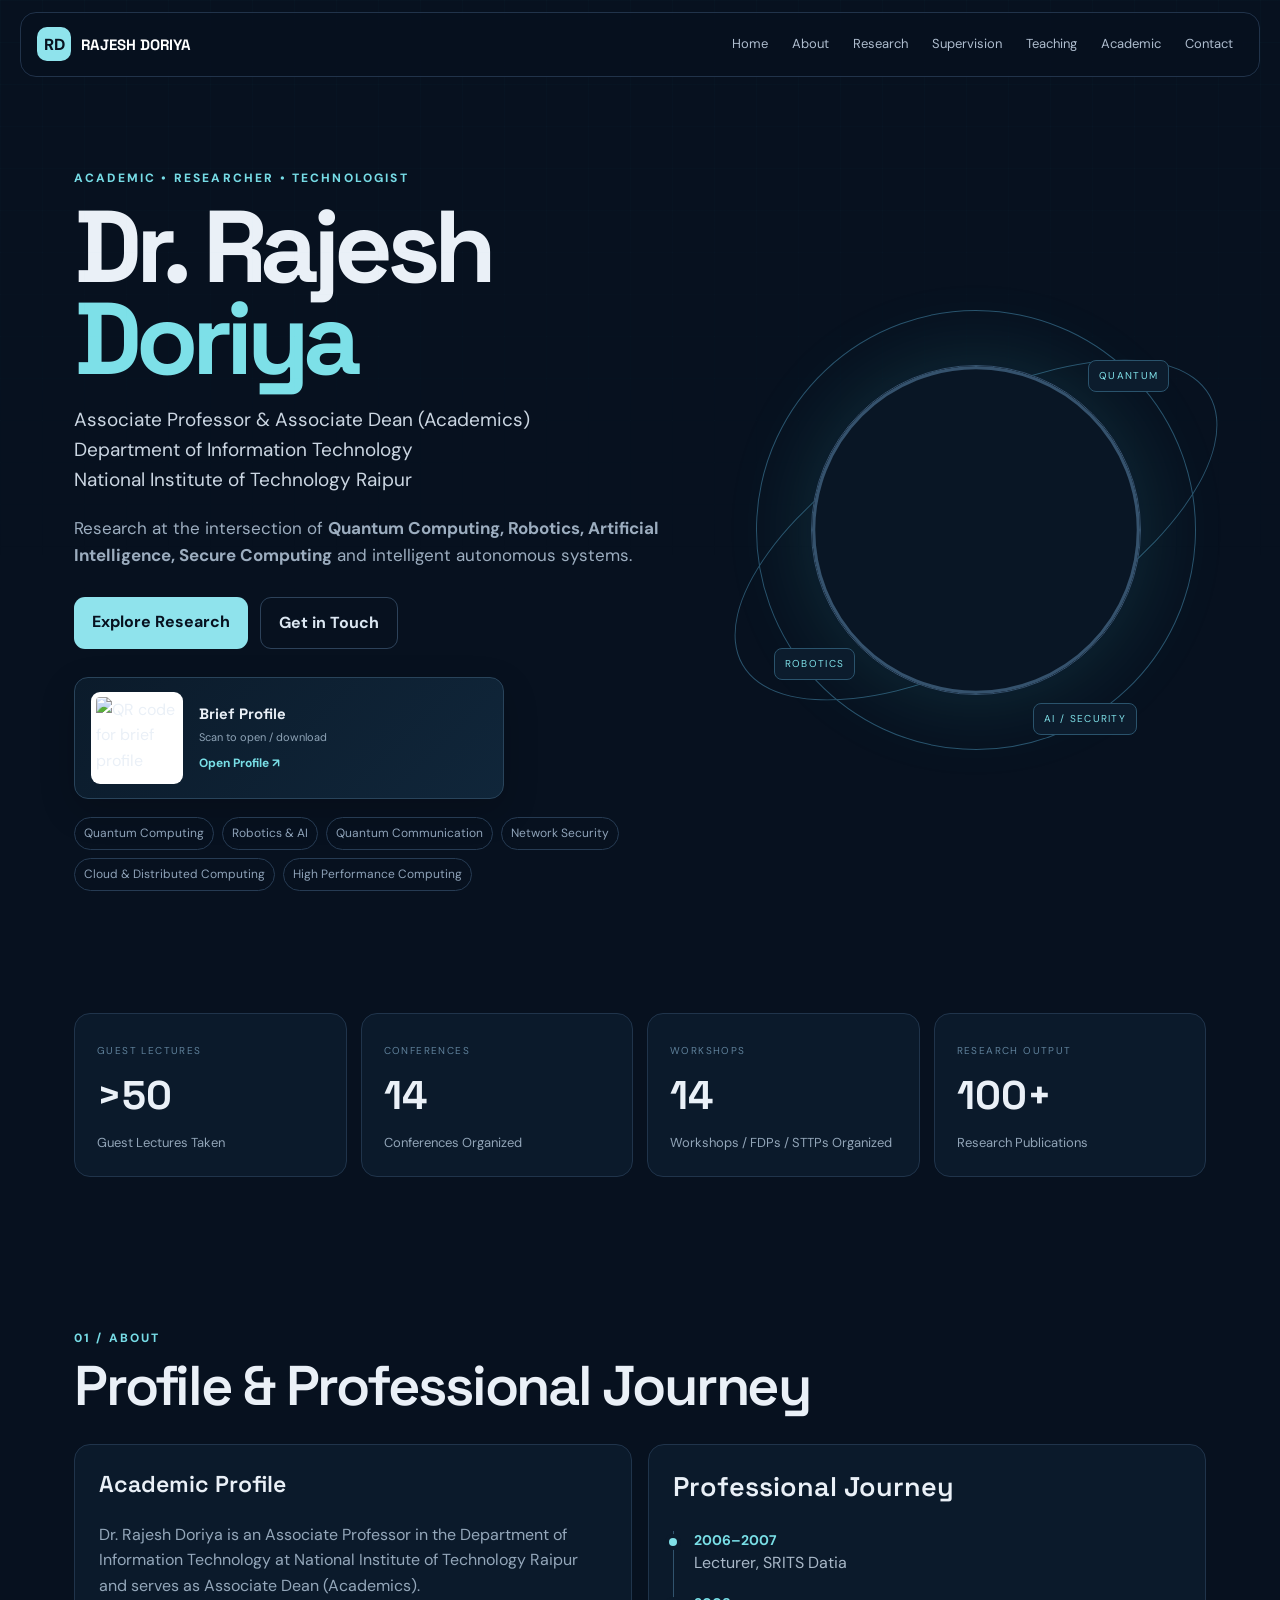
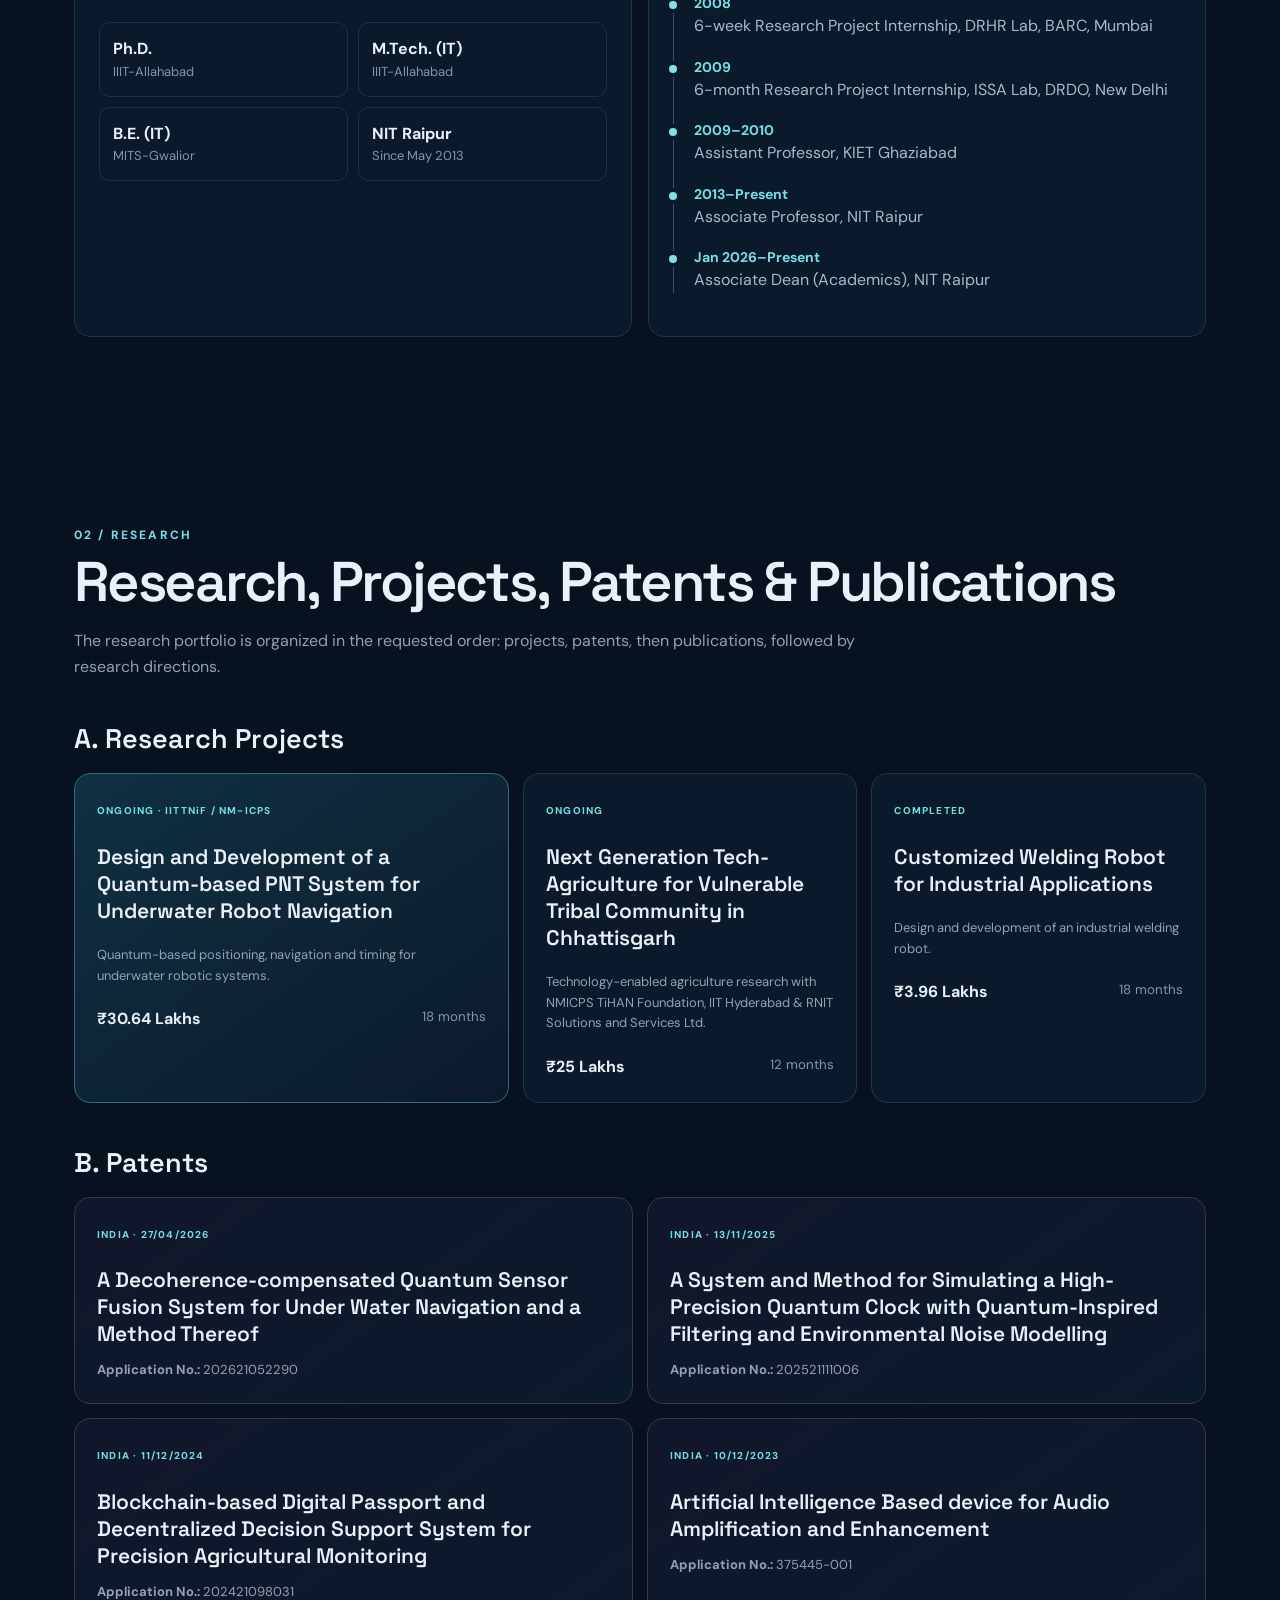
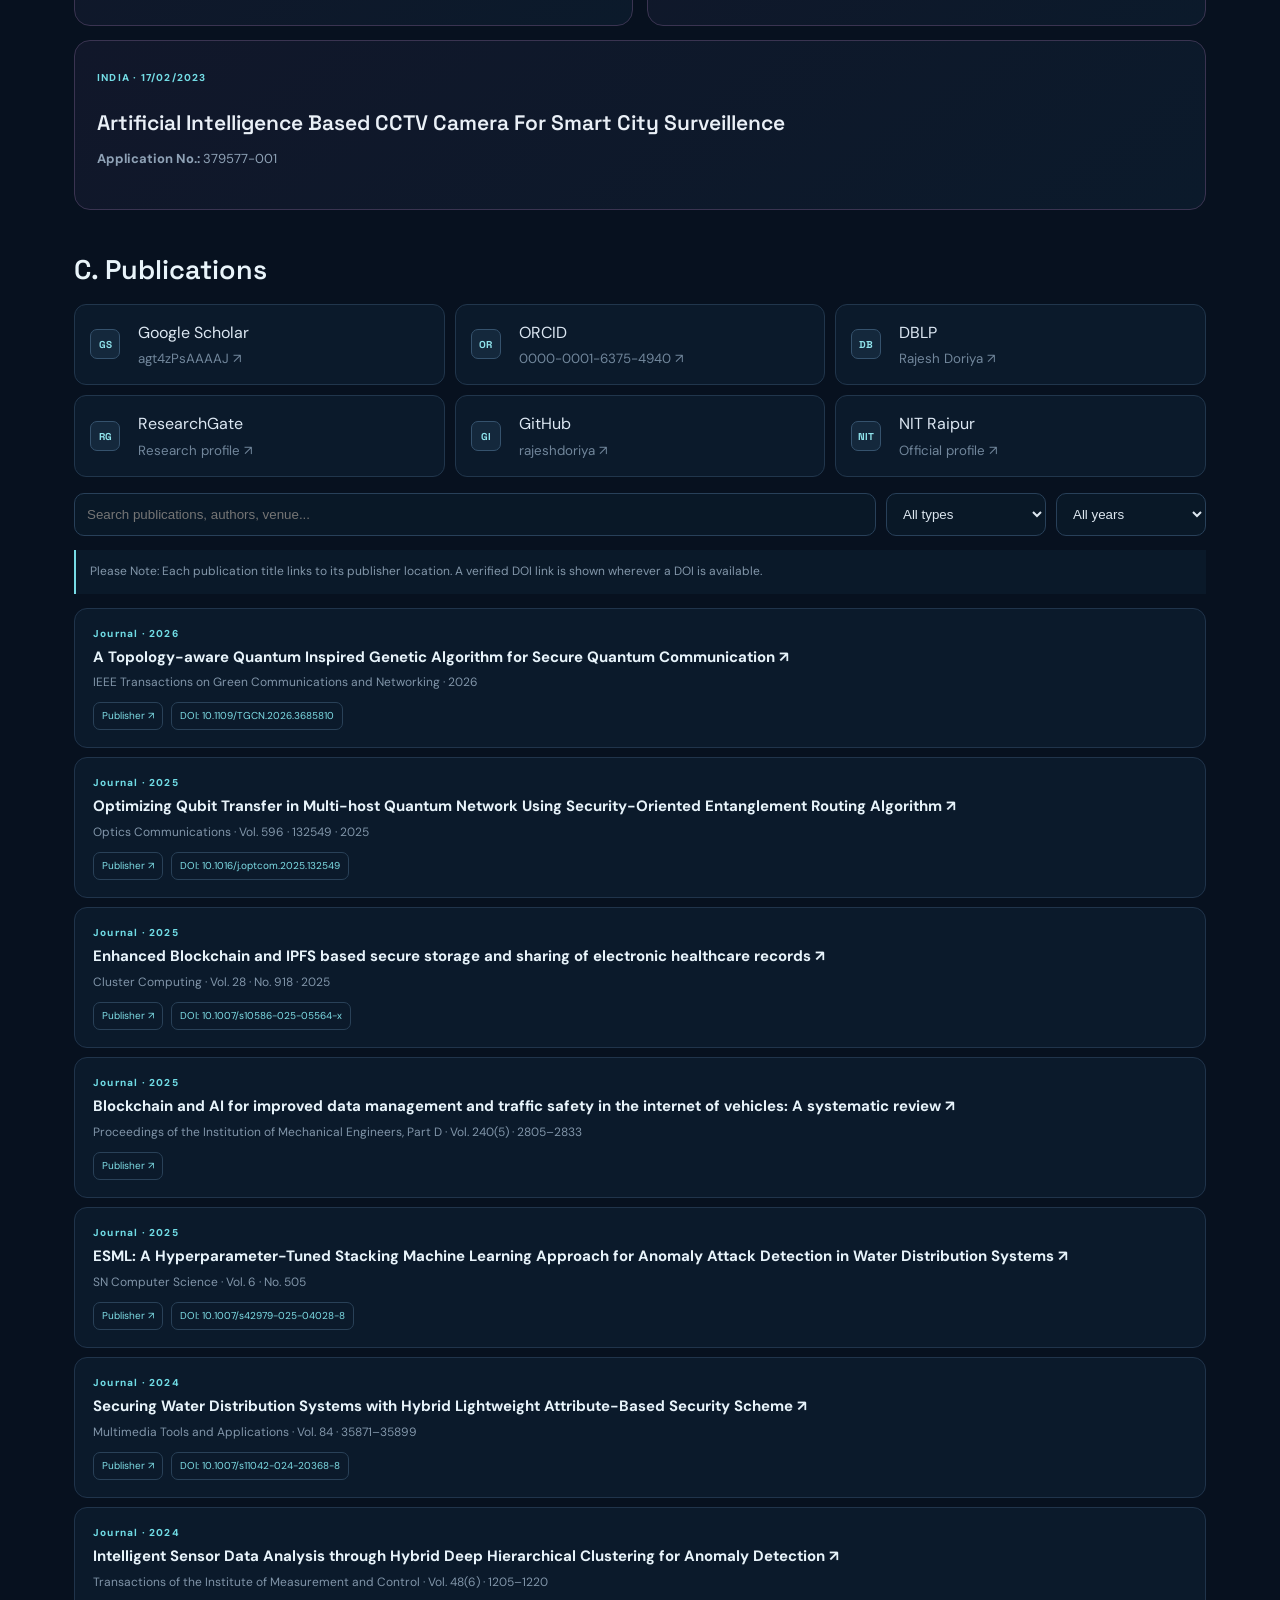
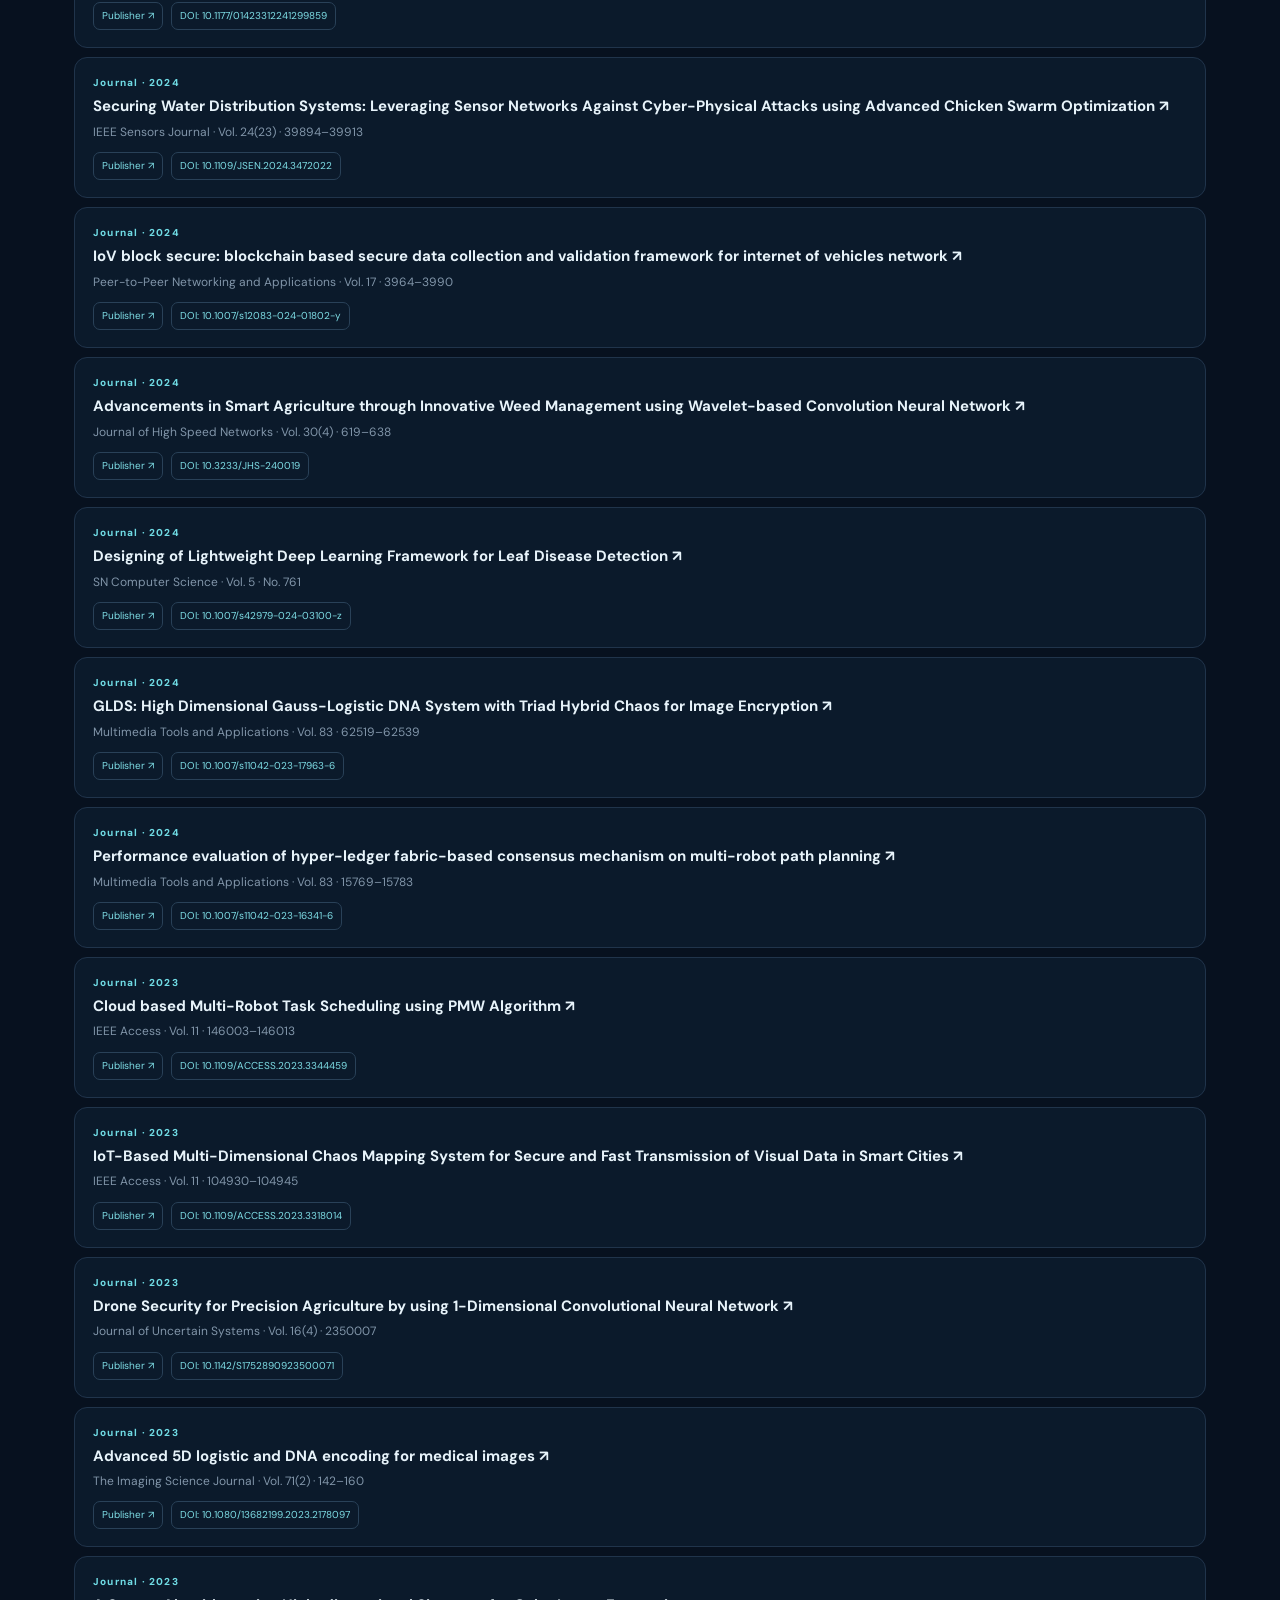
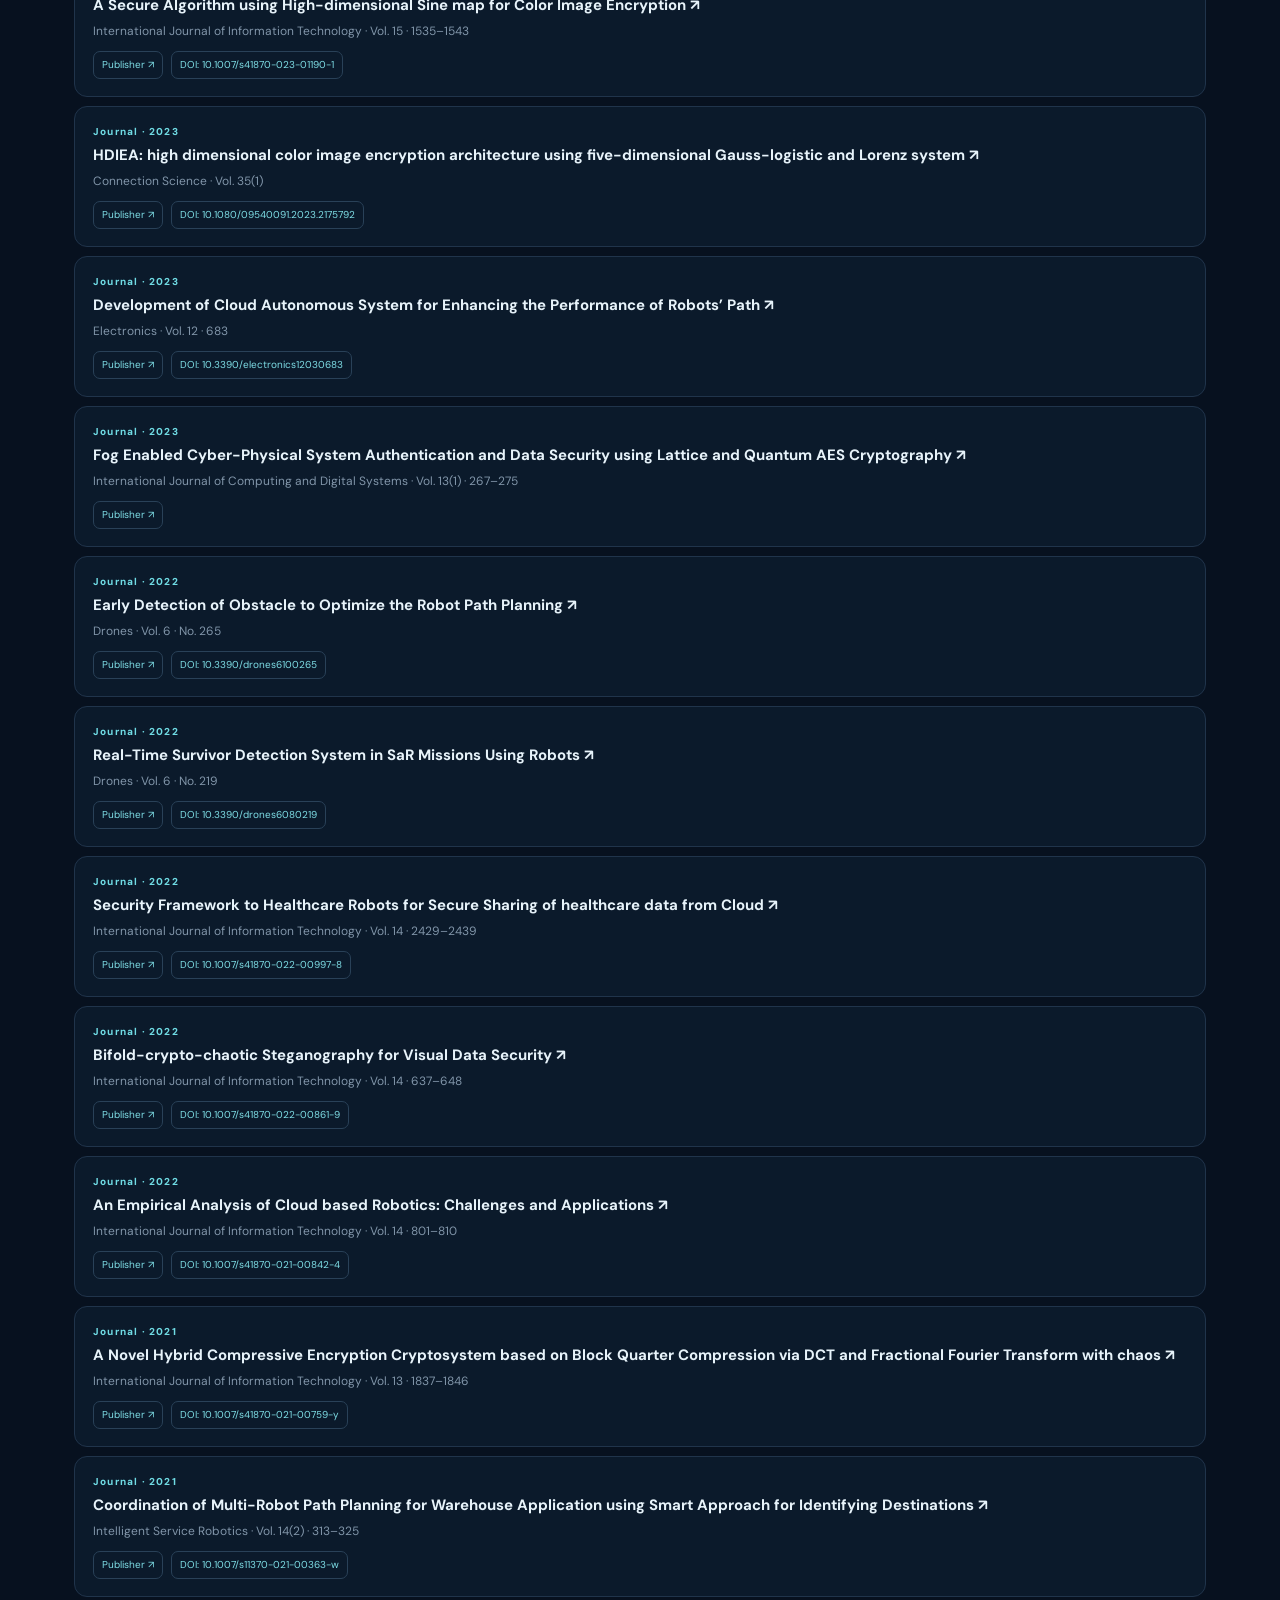
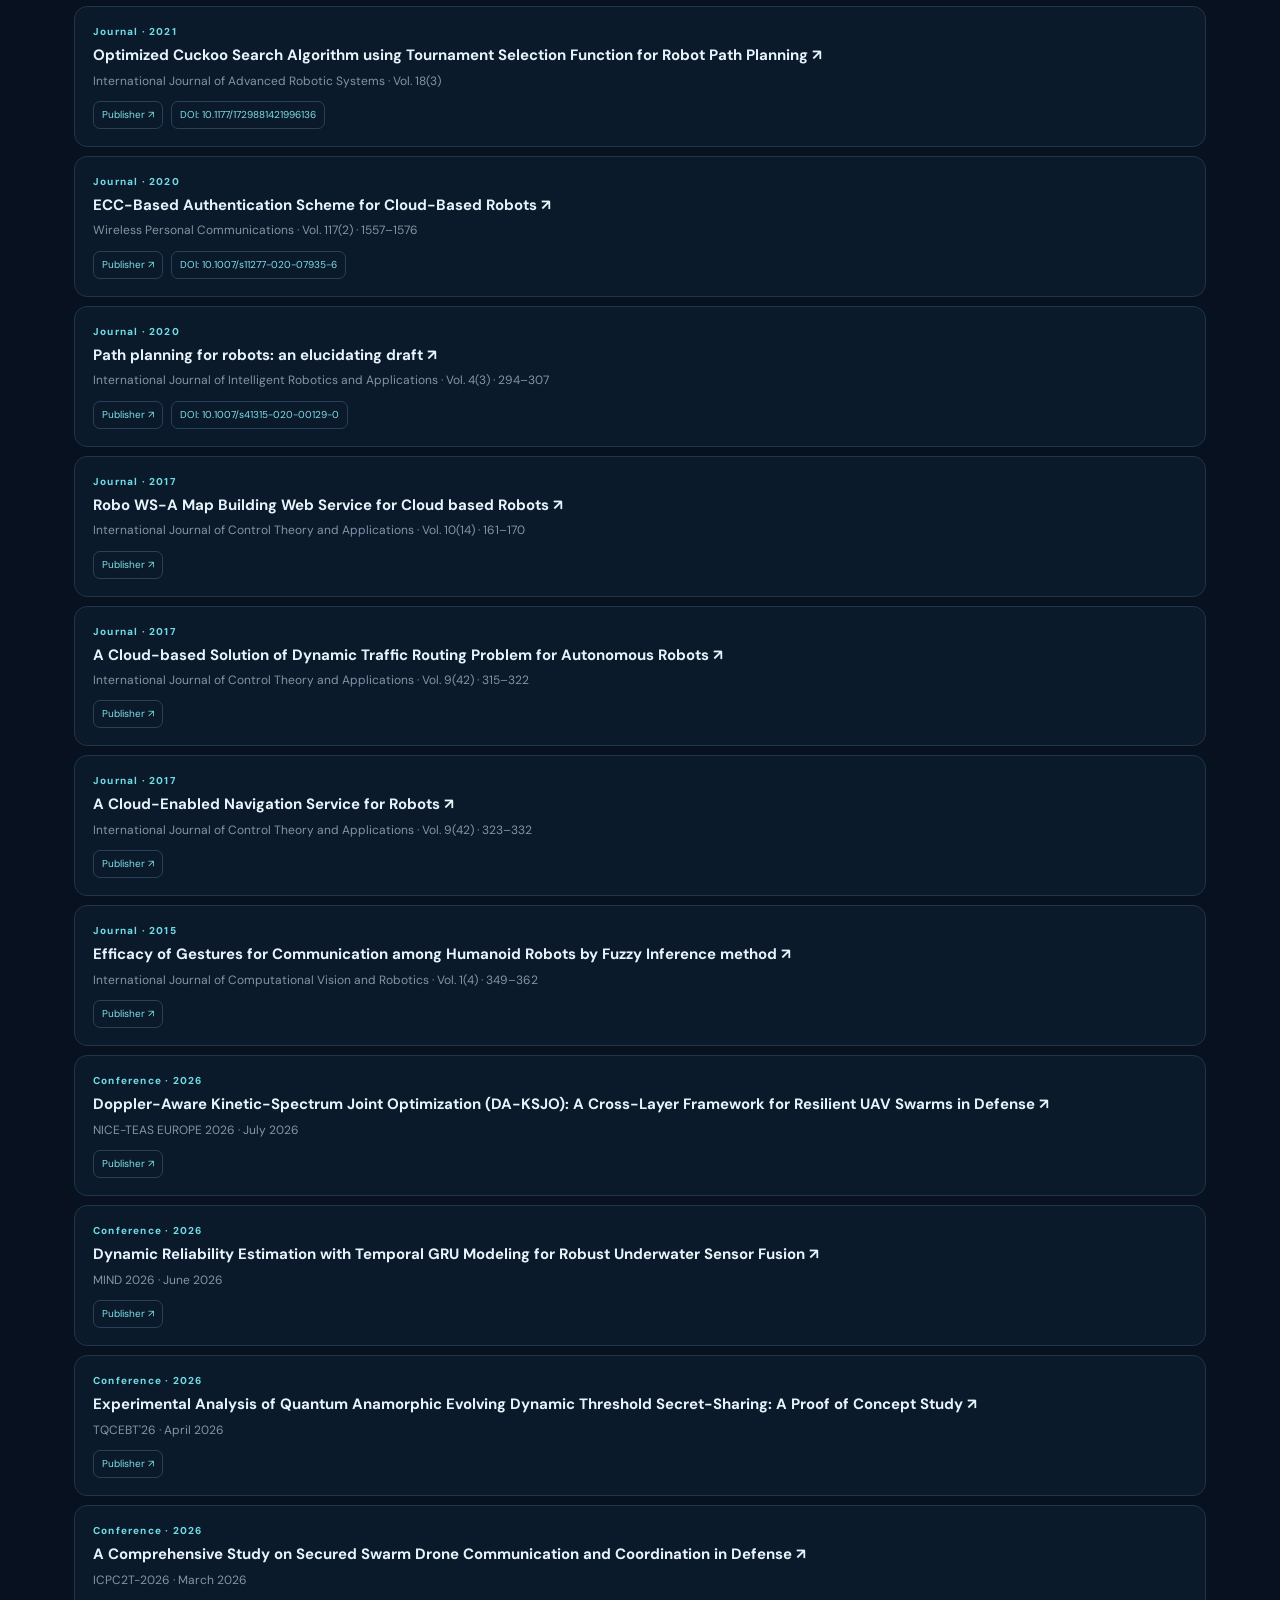
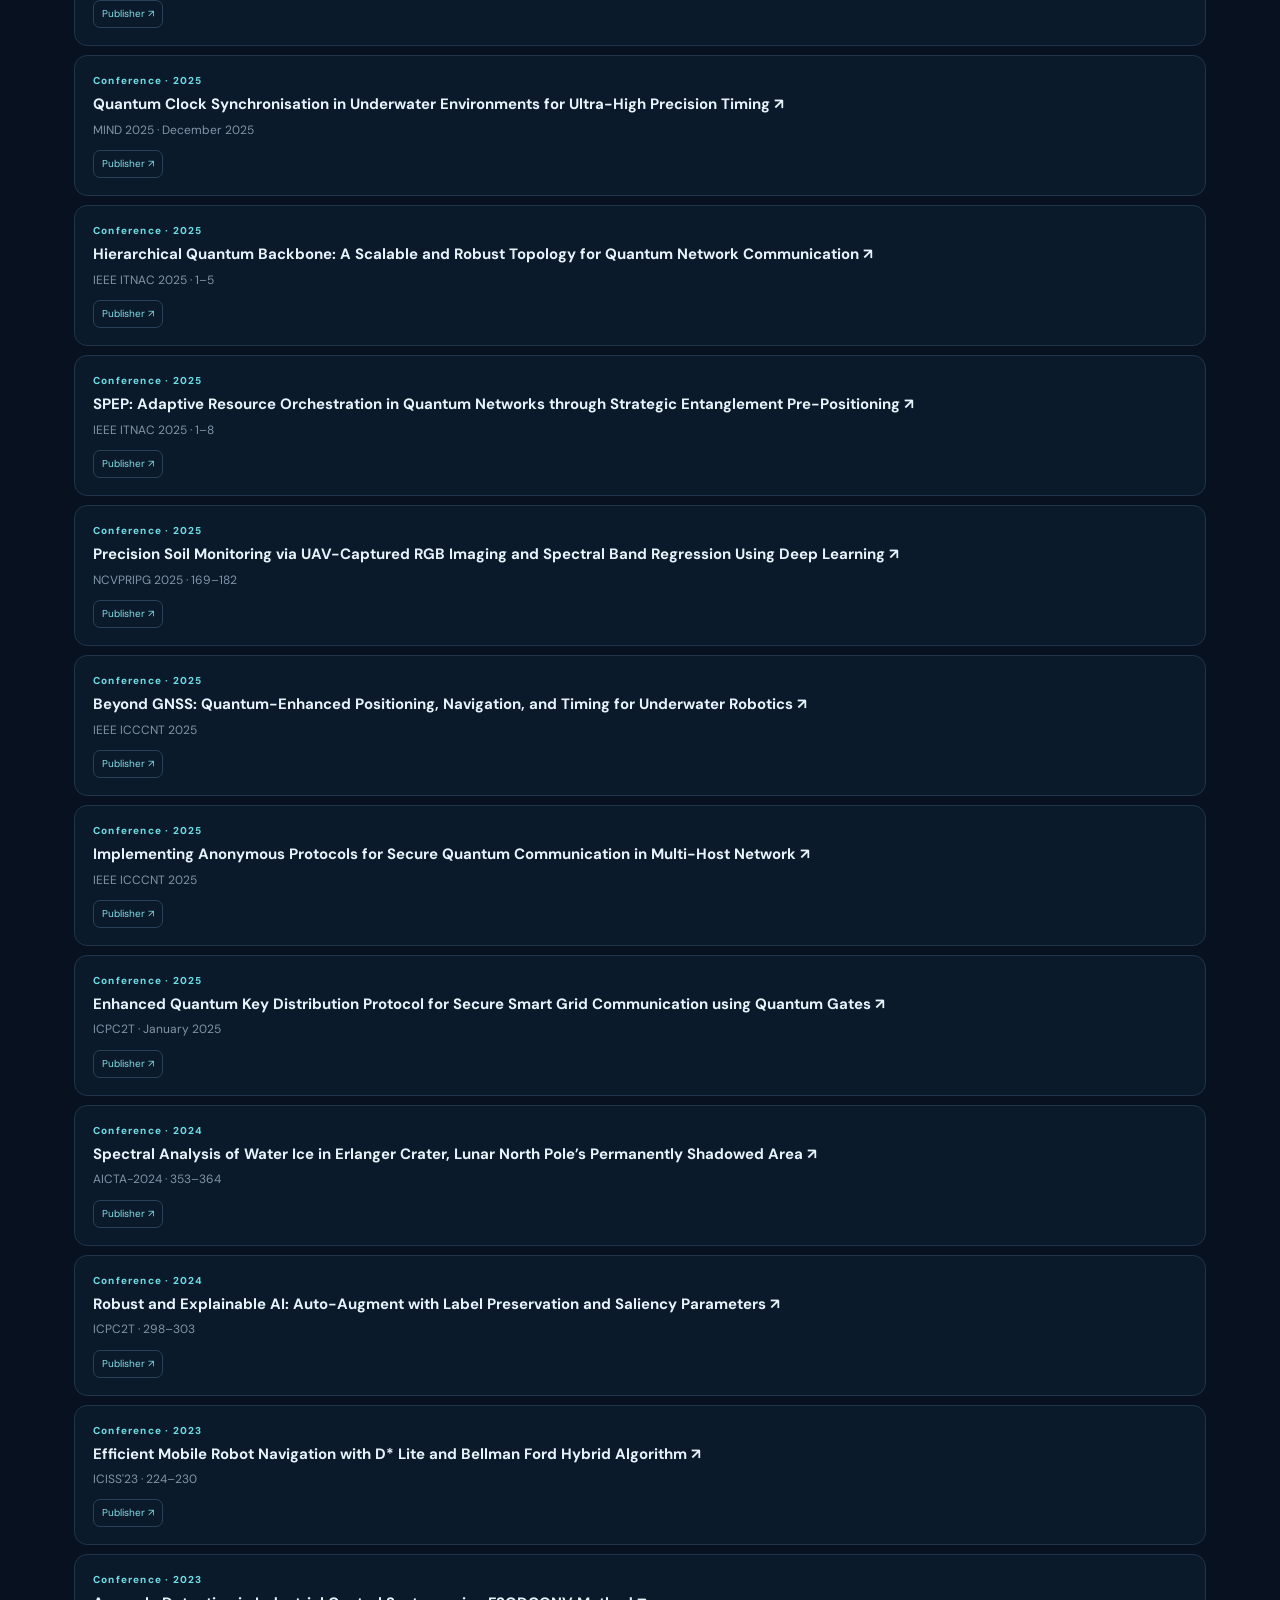
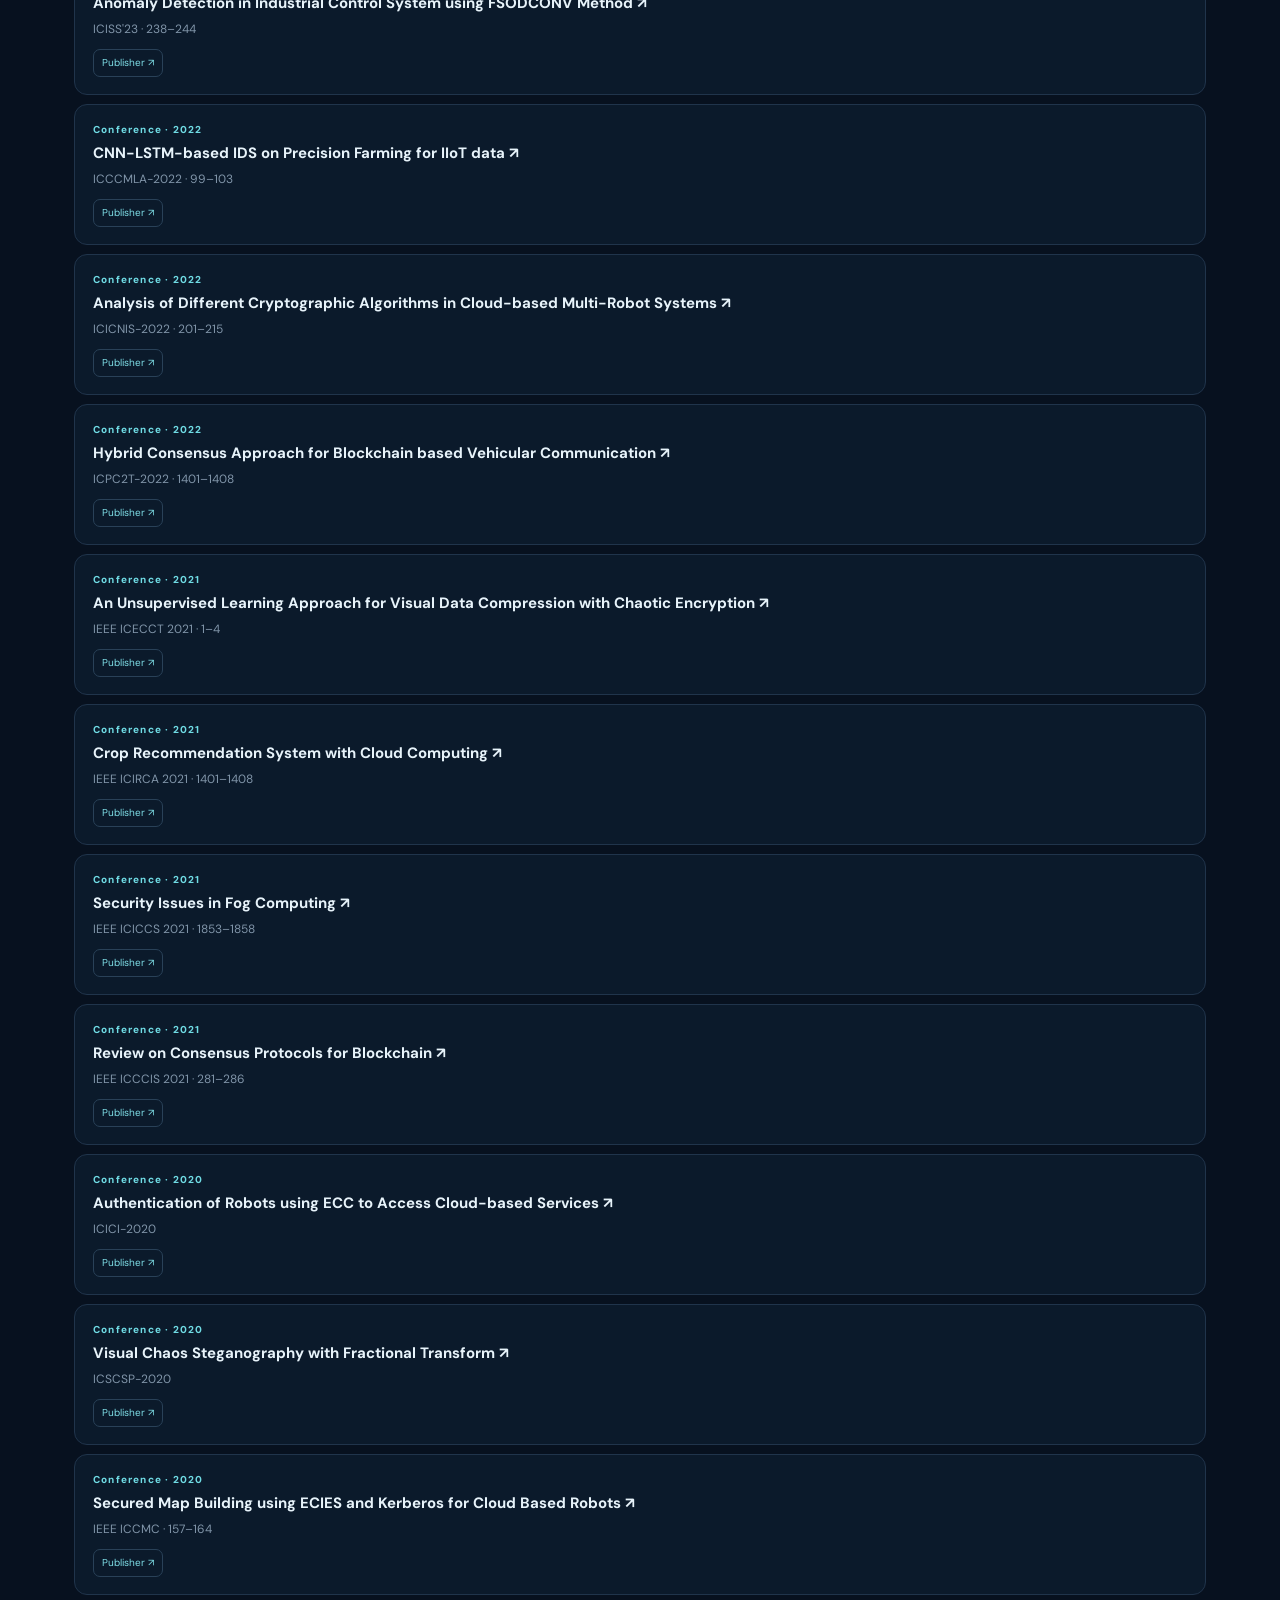
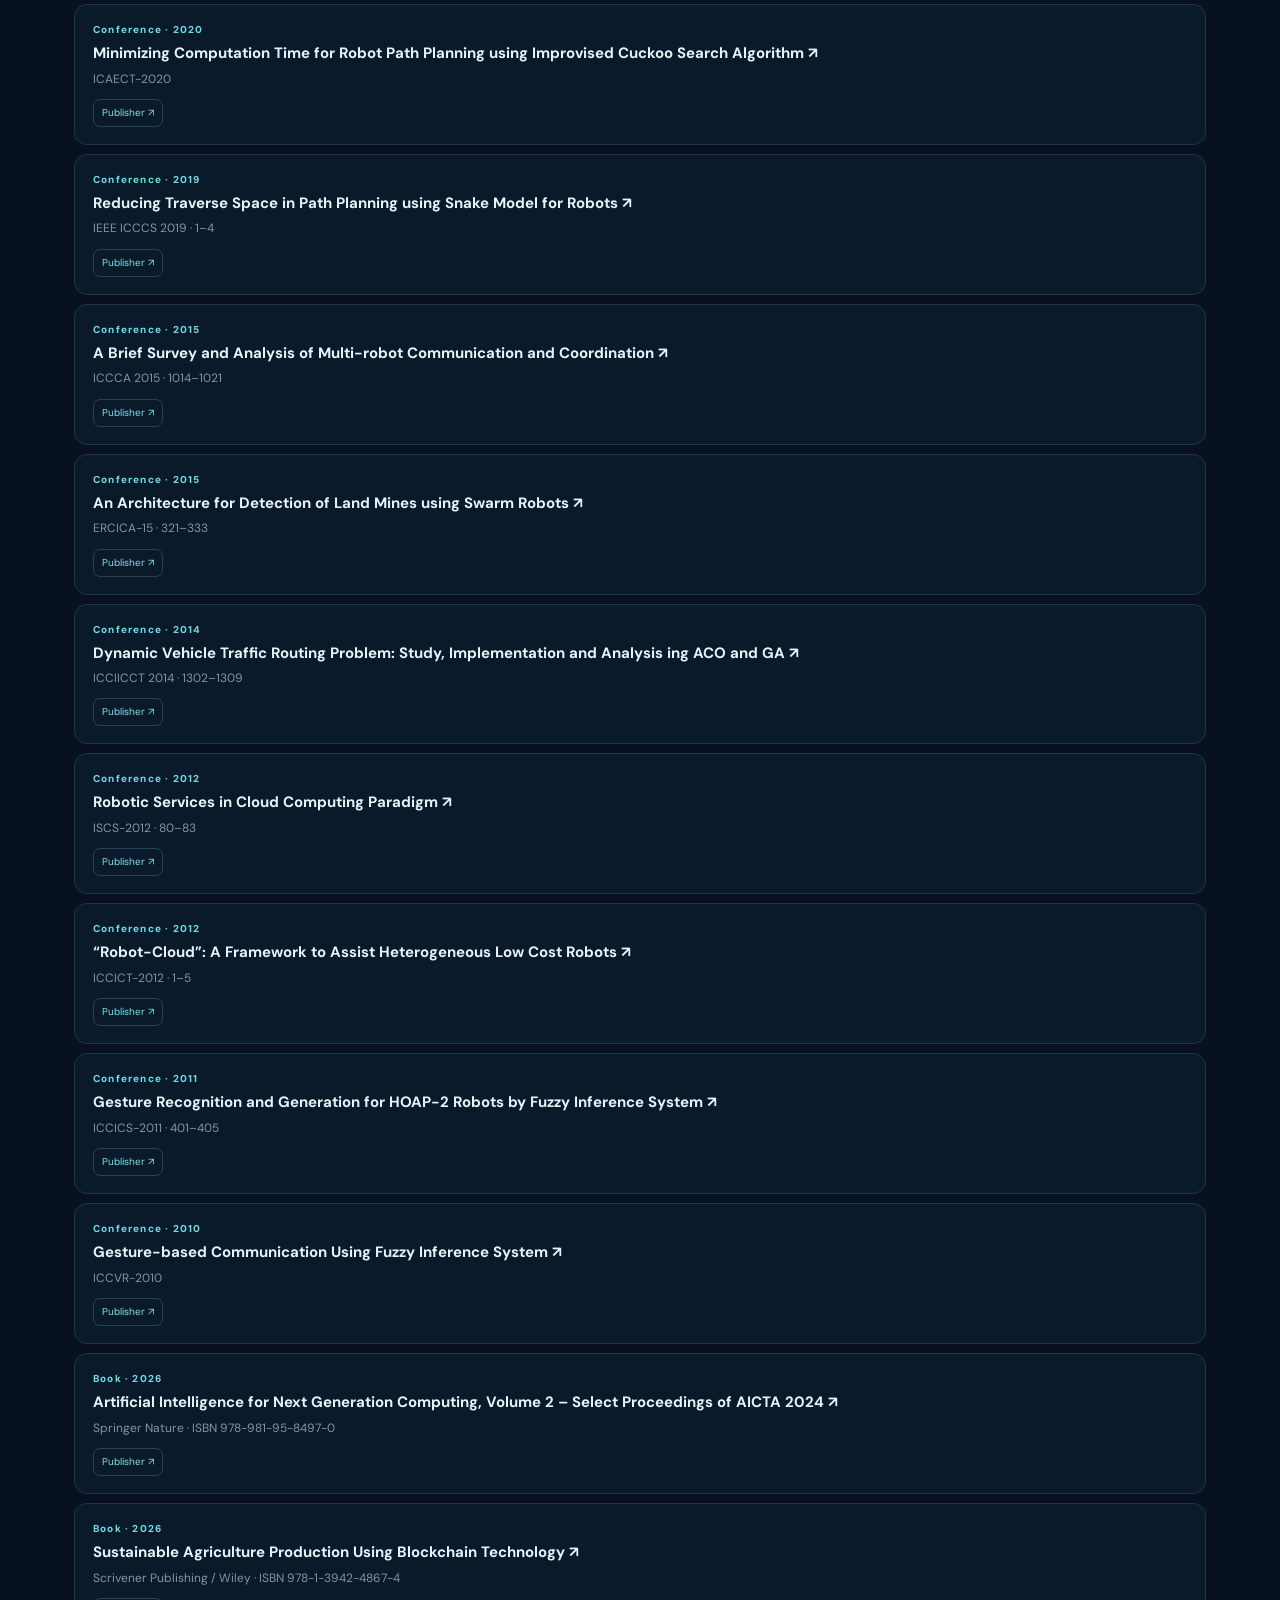
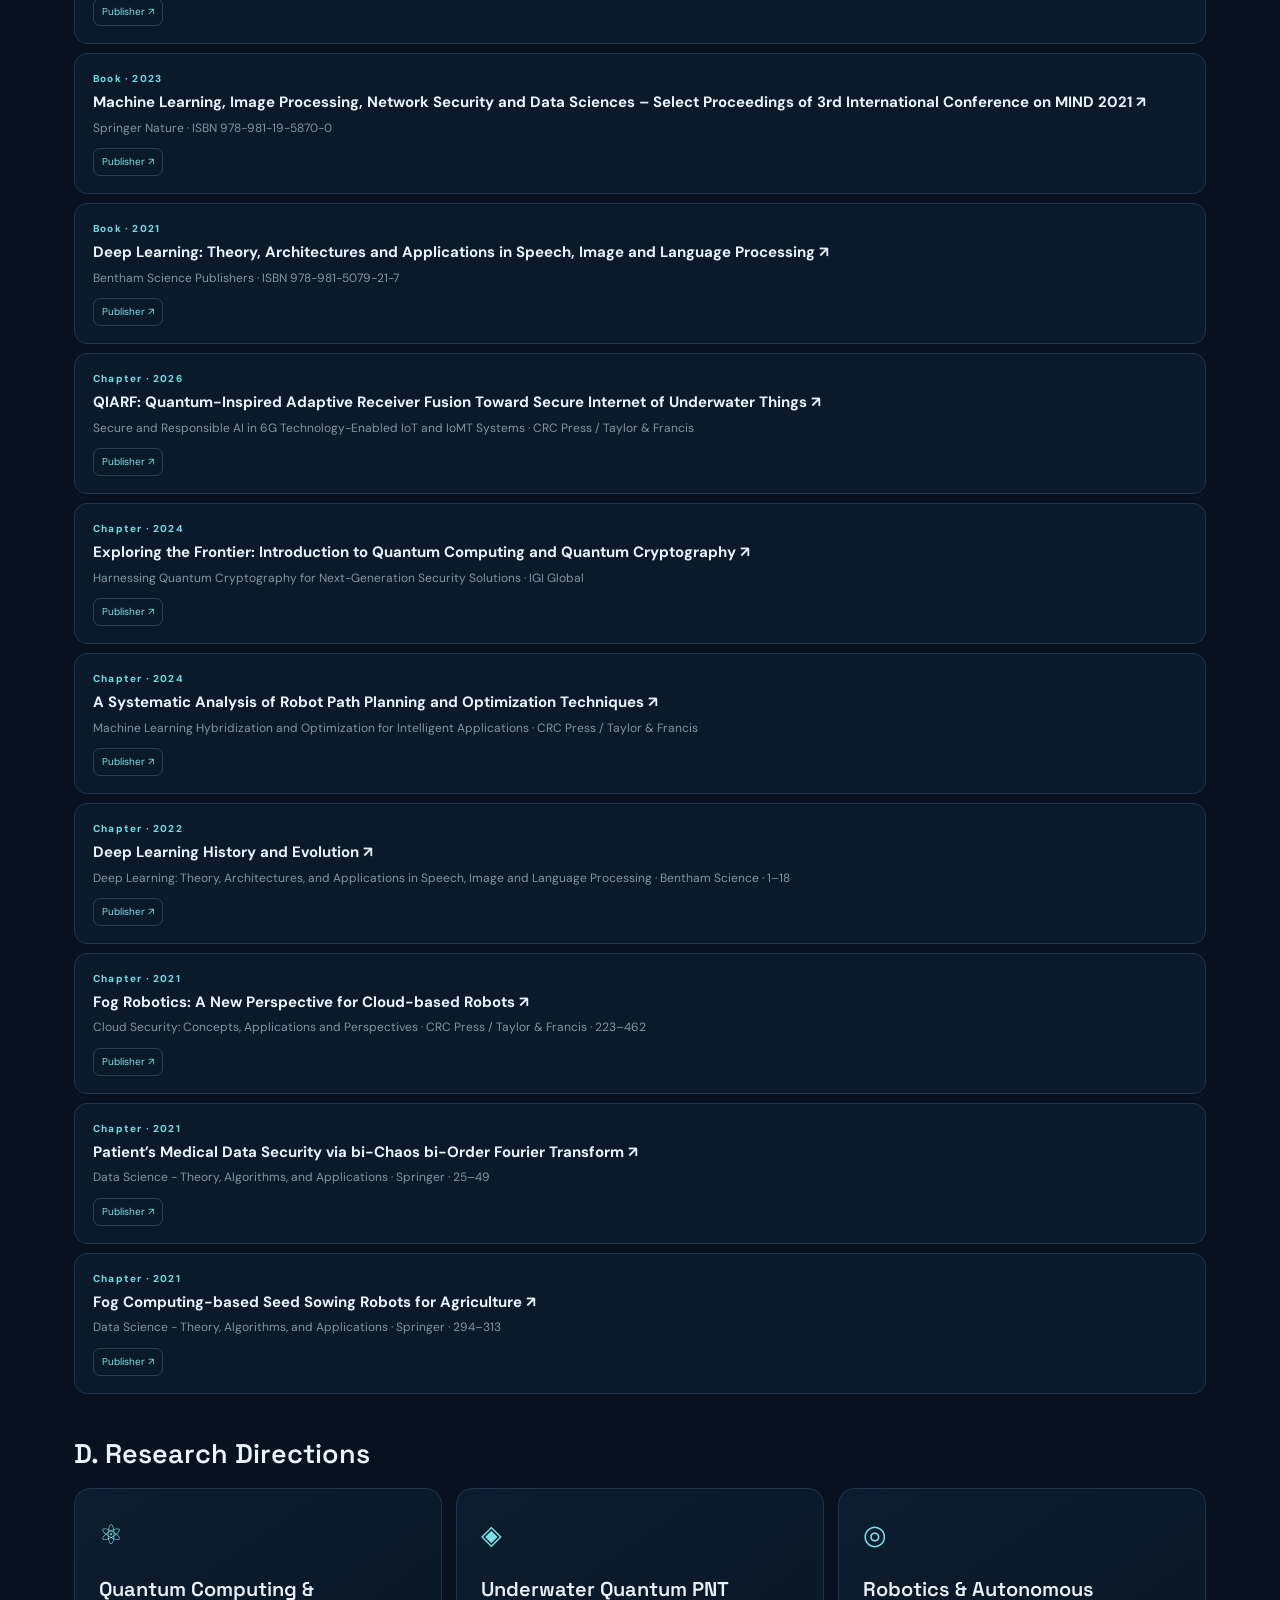
==== commit 60ee0b4b: "Add High Performance Computing to research focus tags" ====
--- a/index.html
+++ b/index.html
@@ -11,7 +11,7 @@
 <header class="site-header"><a class="brand" href="#home"><span>RD</span><b>RAJESH DORIYA</b></a><button class="menu" aria-label="Open menu">☰</button>
 <nav id="nav"><a href="#home">Home</a><a href="#about">About</a><a href="#research">Research</a><a href="#supervision">Supervision</a><a href="#teaching">Teaching</a><a href="#academic">Academic</a><a href="#contact">Contact</a></nav></header>
 <main>
-<section id="home" class="hero section"><div class="hero-copy"><div class="eyebrow">ACADEMIC • RESEARCHER • TECHNOLOGIST</div><h1>Dr. Rajesh<br><em>Doriya</em></h1><p class="role">Associate Professor &amp; Associate Dean (Academics)<br>Department of Information Technology<br>National Institute of Technology Raipur</p><p class="lead">Research at the intersection of <strong>Quantum Computing, Robotics, Artificial Intelligence, Secure Computing</strong> and intelligent autonomous systems.</p><div class="actions"><a class="btn primary" href="#research">Explore Research</a><a class="btn ghost" href="#contact">Get in Touch</a></div><div class="chips"><span>Quantum Computing</span><span>Robotics &amp; AI</span><span>Quantum Communication</span><span>Network Security</span><span>Cloud &amp; Distributed Computing</span></div></div><div class="hero-visual"><div class="orbit o1"></div><div class="orbit o2"></div><div class="initials-mark"><span>RD</span><small>NIT RAIPUR</small></div><div class="signal s1">QUANTUM</div><div class="signal s2">ROBOTICS</div><div class="signal s3">AI / SECURITY</div></div></section>
+<section id="home" class="hero section"><div class="hero-copy"><div class="eyebrow">ACADEMIC • RESEARCHER • TECHNOLOGIST</div><h1>Dr. Rajesh<br><em>Doriya</em></h1><p class="role">Associate Professor &amp; Associate Dean (Academics)<br>Department of Information Technology<br>National Institute of Technology Raipur</p><p class="lead">Research at the intersection of <strong>Quantum Computing, Robotics, Artificial Intelligence, Secure Computing</strong> and intelligent autonomous systems.</p><div class="actions"><a class="btn primary" href="#research">Explore Research</a><a class="btn ghost" href="#contact">Get in Touch</a></div><div class="chips"><span>Quantum Computing</span><span>Robotics &amp; AI</span><span>Quantum Communication</span><span>Network Security</span><span>Cloud &amp; Distributed Computing</span><span>High Performance Computing</span></div></div><div class="hero-visual"><div class="orbit o1"></div><div class="orbit o2"></div><div class="initials-mark"><span>RD</span><small>NIT RAIPUR</small></div><div class="signal s1">QUANTUM</div><div class="signal s2">ROBOTICS</div><div class="signal s3">AI / SECURITY</div></div></section>
 <section class="section metrics-section"><div class="metric-grid"><article class="metric"><small>GUEST LECTURES</small><b>&gt;50</b><span>Guest Lectures Taken</span></article><article class="metric"><small>CONFERENCES</small><b>14</b><span>Conferences Organized</span></article><article class="metric"><small>WORKSHOPS</small><b>14</b><span>Workshops / FDPs / STTPs Organized</span></article><article class="metric"><small>RESEARCH OUTPUT</small><b>100+</b><span>Research Publications</span></article></div></section>
 <section id="about" class="section"><div class="section-head"><span>01 / ABOUT</span><h2>Profile &amp; Professional Journey</h2></div><div class="two-col"><article class="card bio"><h3>Academic Profile</h3><p>Dr. Rajesh Doriya is an Associate Professor in the Department of Information Technology at National Institute of Technology Raipur and serves as Associate Dean (Academics).</p><div class="facts"><div><b>Ph.D.</b><span>IIIT-Allahabad</span></div><div><b>M.Tech. (IT)</b><span>IIIT-Allahabad</span></div><div><b>B.E. (IT)</b><span>MITS-Gwalior</span></div><div><b>NIT Raipur</b><span>Since May 2013</span></div></div></article><article class="card"><h3>Professional Journey</h3><div class="timeline"><div><b>2006–2007</b><span>Lecturer, SRITS Datia</span></div><div><b>2008</b><span>6-week Research Project Internship, DRHR Lab, BARC, Mumbai</span></div><div><b>2009</b><span>6-month Research Project Internship, ISSA Lab, DRDO, New Delhi</span></div><div><b>2009–2010</b><span>Assistant Professor, KIET Ghaziabad</span></div><div><b>2013–Present</b><span>Associate Professor, NIT Raipur</span></div><div><b>Jan 2026–Present</b><span>Associate Dean (Academics), NIT Raipur</span></div></div></article></div></section>
 <section id="research" class="section"><div class="section-head"><span>02 / RESEARCH</span><h2>Research, Projects, Patents &amp; Publications</h2><p>The research portfolio is organized in the requested order: projects, patents, then publications, followed by research directions.</p></div>
--- a/assets/refinements.css
+++ b/assets/refinements.css
@@ -1,6 +1,8 @@
 .initials-mark{width:min(330px,70vw);aspect-ratio:1;border-radius:50%;border:1px solid #35526d;background:radial-gradient(circle,#18324a,#091625);box-shadow:0 0 90px rgba(75,220,231,.15);display:grid;place-items:center;position:relative;z-index:2}.initials-mark span{font:700 clamp(78px,10vw,124px) "Space Grotesk";letter-spacing:-.08em;color:#8fe3ec;text-shadow:0 0 35px rgba(143,227,236,.2)}.initials-mark small{position:absolute;bottom:28%;font-size:10px;letter-spacing:.22em;color:#7892a8}.metrics-section{padding-top:30px;padding-bottom:55px}.subheading{font:600 27px "Space Grotesk";margin:42px 0 17px;color:#e9f4fa}.pub-note{padding:12px 14px;border-left:2px solid #76dbe5;background:#0a1929;color:#8397aa;font-size:12px;margin:14px 0}.pub-title{color:#e7f3fa;text-decoration:none}.pub-title:hover{color:#7fe0e8}.pub-links{display:flex;gap:8px;flex-wrap:wrap;margin-top:10px}.pub-links a,.doi-unavailable{display:inline-block;padding:5px 8px;border:1px solid #294158;border-radius:7px;font-size:10px;color:#7fdfe7;text-decoration:none}.pub-links a:hover{border-color:#73dce5;background:#0d2336}.doi-unavailable{color:#667d91;border-color:#24384d}.patent-card h3{margin-bottom:10px}.patent-card{min-height:170px}.profile-links a{display:grid;grid-template-columns:38px 1fr;column-gap:10px;align-items:center;min-height:72px}.profile-links a small{grid-column:2}.profile-icon{width:30px;height:30px;object-fit:contain;grid-row:1 / span 2;display:block;border-radius:6px}.profile-icon-fallback{width:30px;height:30px;display:grid;place-items:center;grid-row:1 / span 2;border-radius:7px;background:#14283c;border:1px solid #35526d;color:#8fe3ec;font:700 10px "Space Grotesk"}.nitrr-badge{display:grid;place-items:center;width:30px;height:30px;border-radius:50%;background:linear-gradient(145deg,#d7a72c,#7b5a10);border:1px solid #e7c768;color:#07111f;font:800 8px/1 "Space Grotesk";letter-spacing:-.04em;box-shadow:0 0 18px rgba(215,167,44,.18)}.brief-qr-wrap{margin:18px 0 0}.brief-qr-card{display:flex;align-items:center;gap:16px;max-width:430px;padding:14px 16px;border:1px solid #29445b;border-radius:14px;background:linear-gradient(135deg,#0b1b2b,#10263a);box-shadow:0 12px 35px rgba(0,0,0,.18)}.brief-qr{width:92px;height:92px;background:#fff;padding:5px;border-radius:9px;flex:none}.brief-qr-card strong,.brief-qr-card small,.brief-qr-card a{display:block}.brief-qr-card strong{font-family:"Space Grotesk";font-size:15px}.brief-qr-card small{color:#8fa4b7;font-size:11px;margin:3px 0 8px}.brief-qr-card a{color:#79dfe7;font-size:12px;text-decoration:none;font-weight:700}@media(max-width:600px){.brief-qr-card{max-width:100%}.brief-qr{width:78px;height:78px}}
 
-/* Professional Journey: display the internship years directly in the HTML */
+/* Professional Journey: consistent typography */
 .two-col .card:nth-child(2) h3{font-size:27px}
-.timeline>div:nth-child(2) b,.timeline>div:nth-child(3) b{font-size:16px;color:#79dfe7}
+.timeline>div b{font-family:"DM Sans",sans-serif;font-size:14px;font-weight:700;line-height:1.35;color:#79dfe7}
+.timeline>div span{font-family:"DM Sans",sans-serif;font-size:16px;font-weight:400;line-height:1.6;color:#a9b8c8}
+.timeline>div:nth-child(2) b,.timeline>div:nth-child(3) b{font-size:14px;color:#79dfe7}
 .timeline>div:nth-child(2) span,.timeline>div:nth-child(3) span{font-size:16px;color:#a9b8c8}
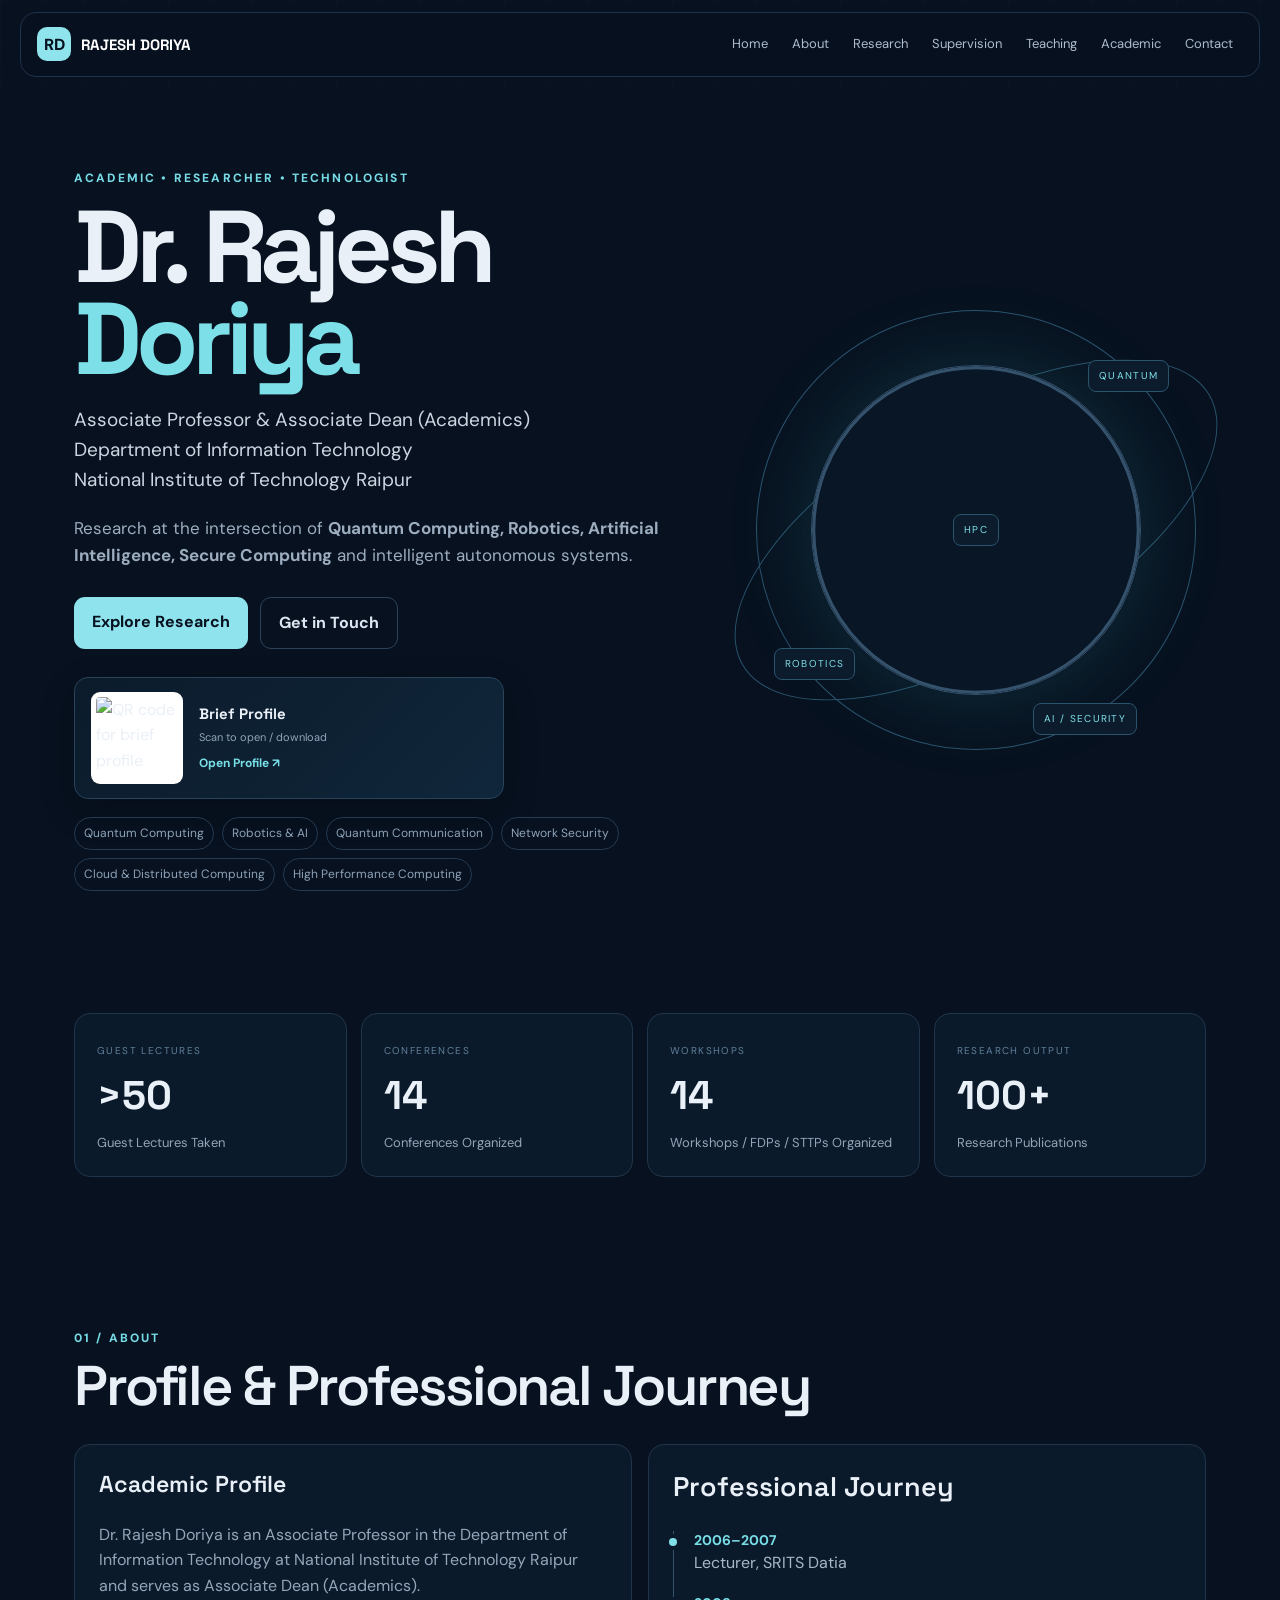
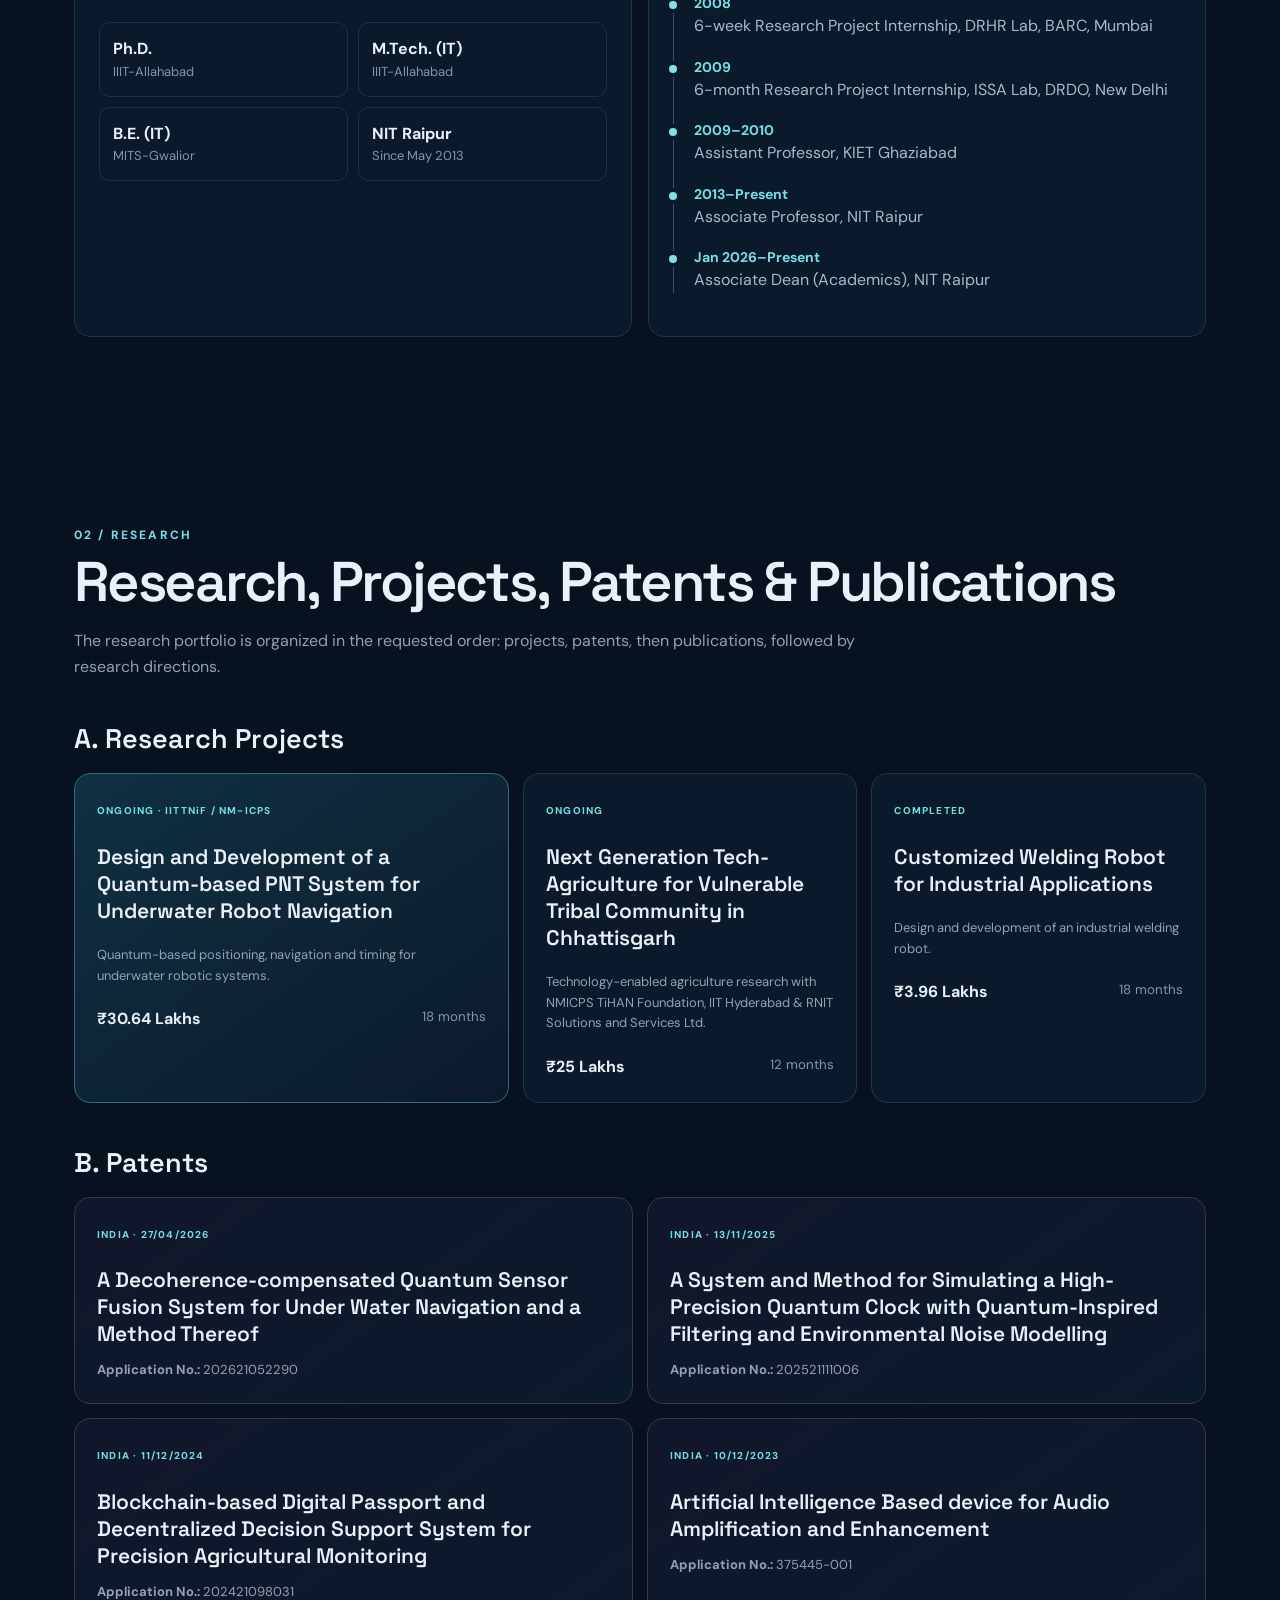
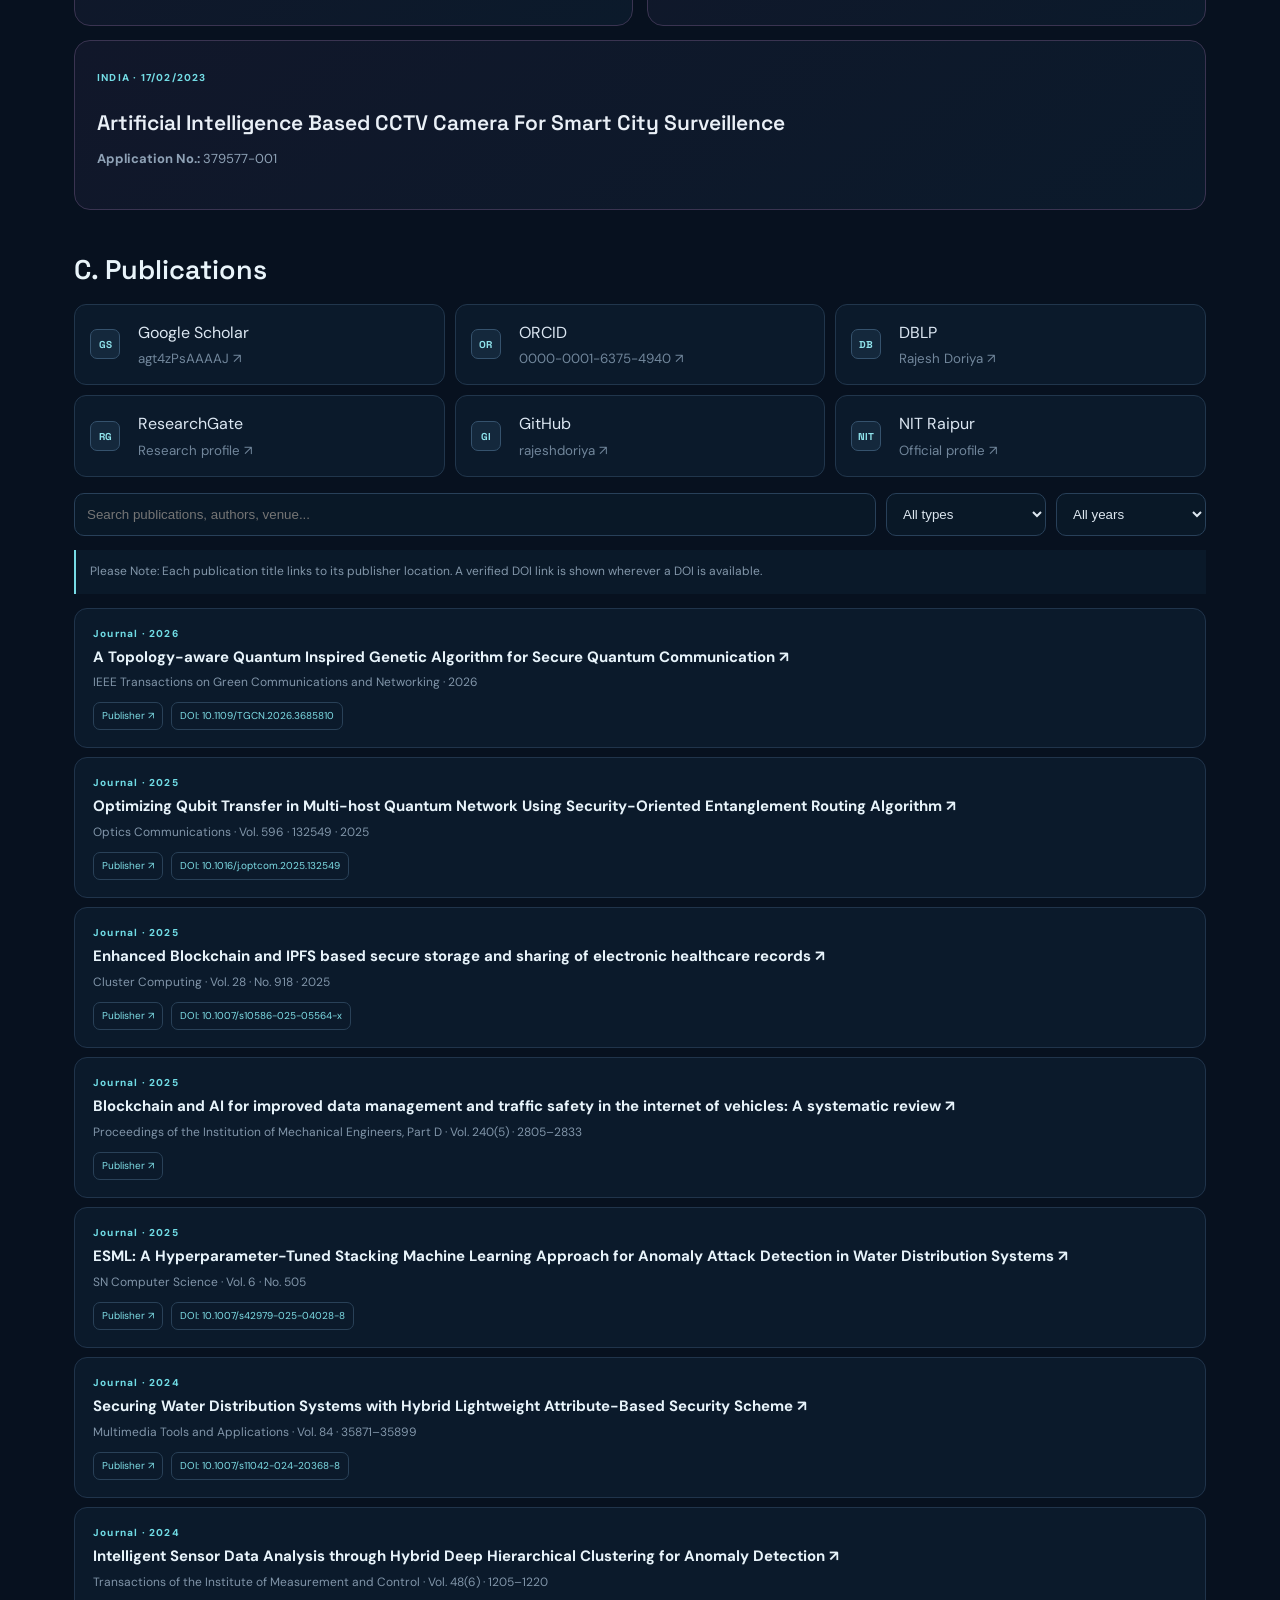
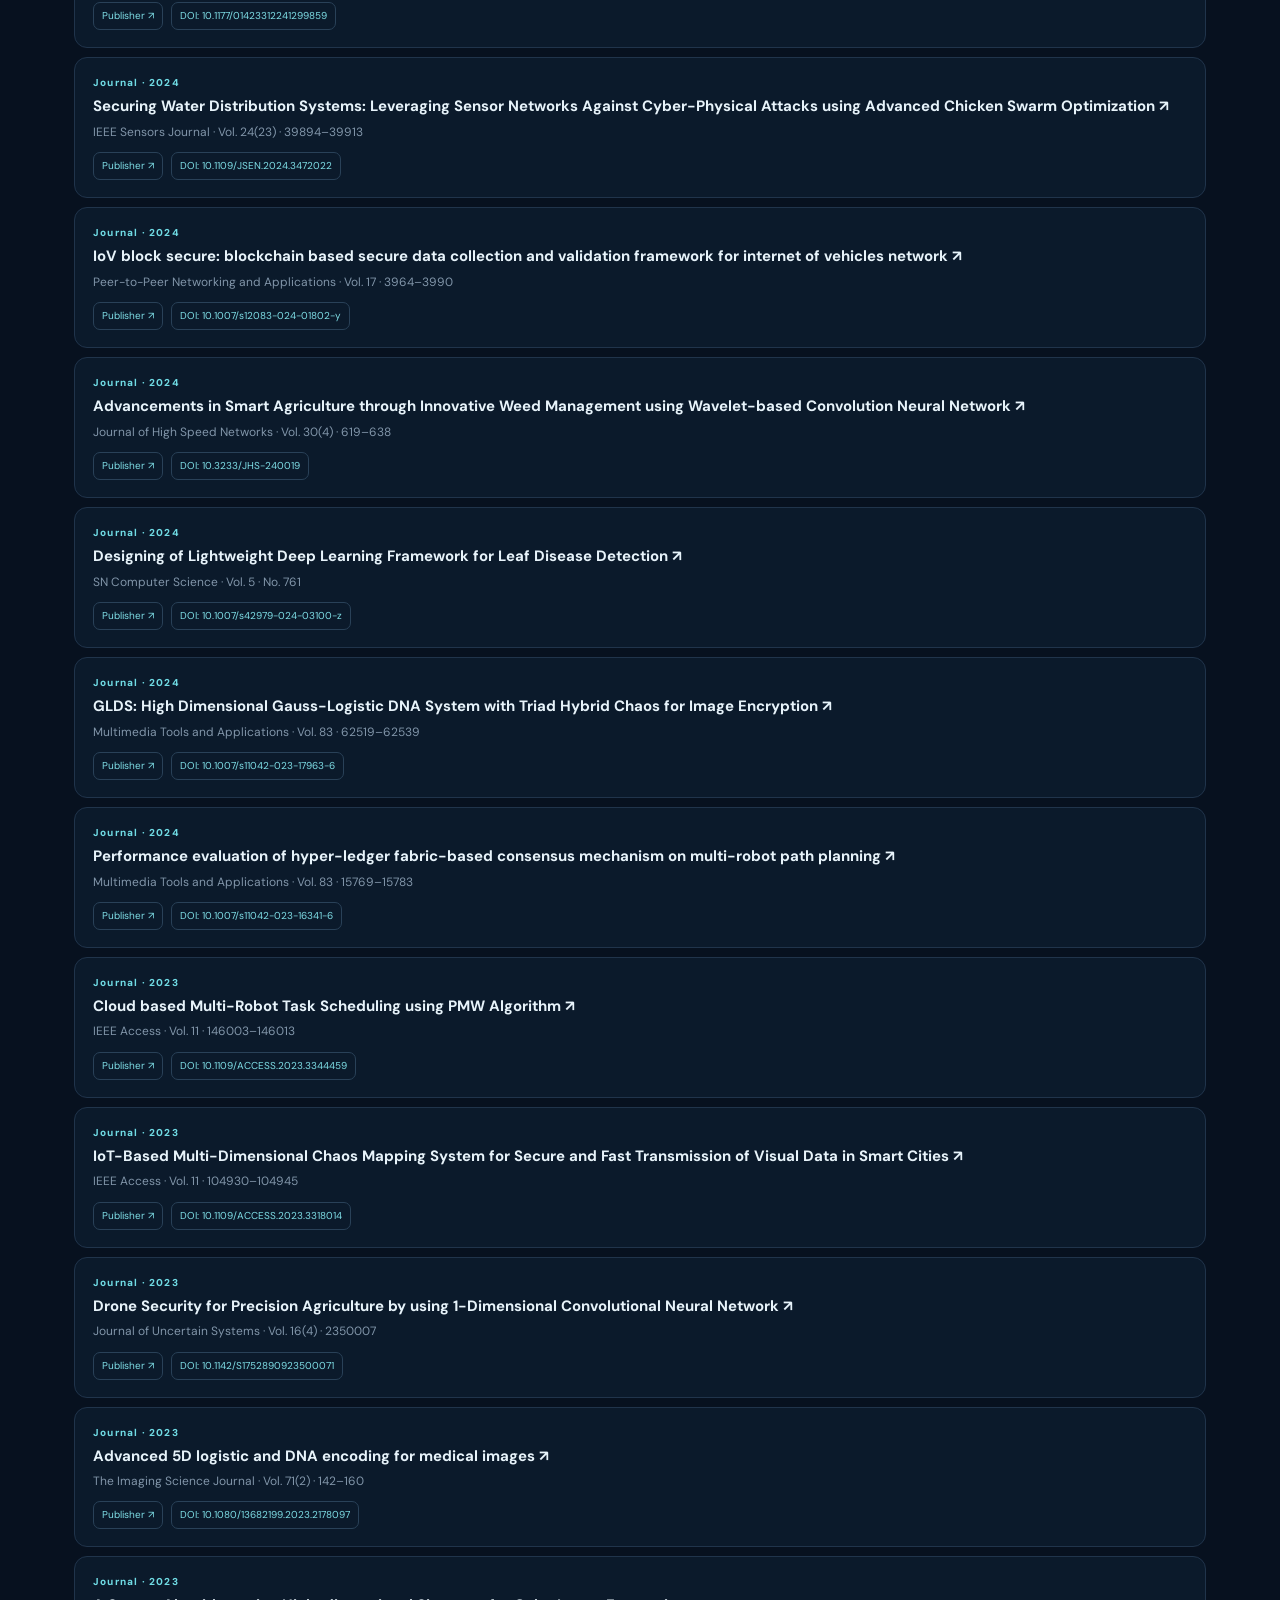
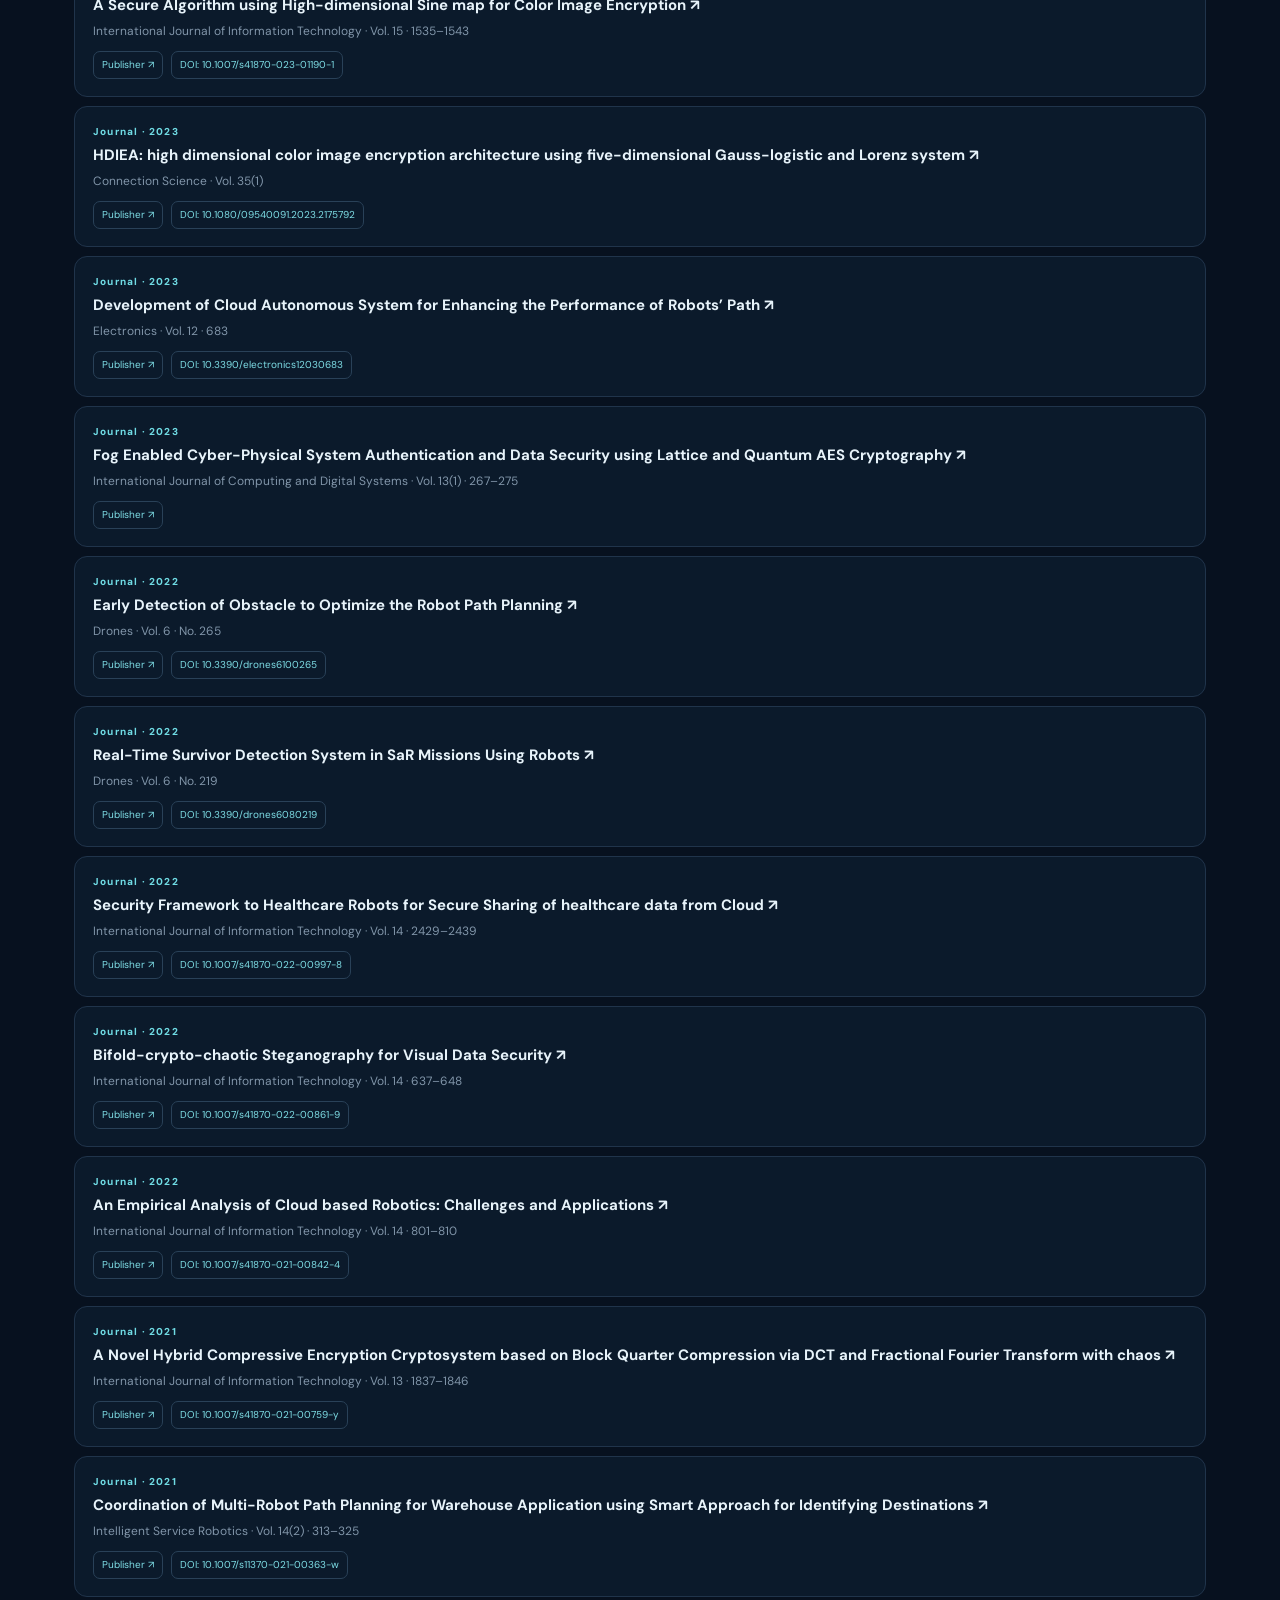
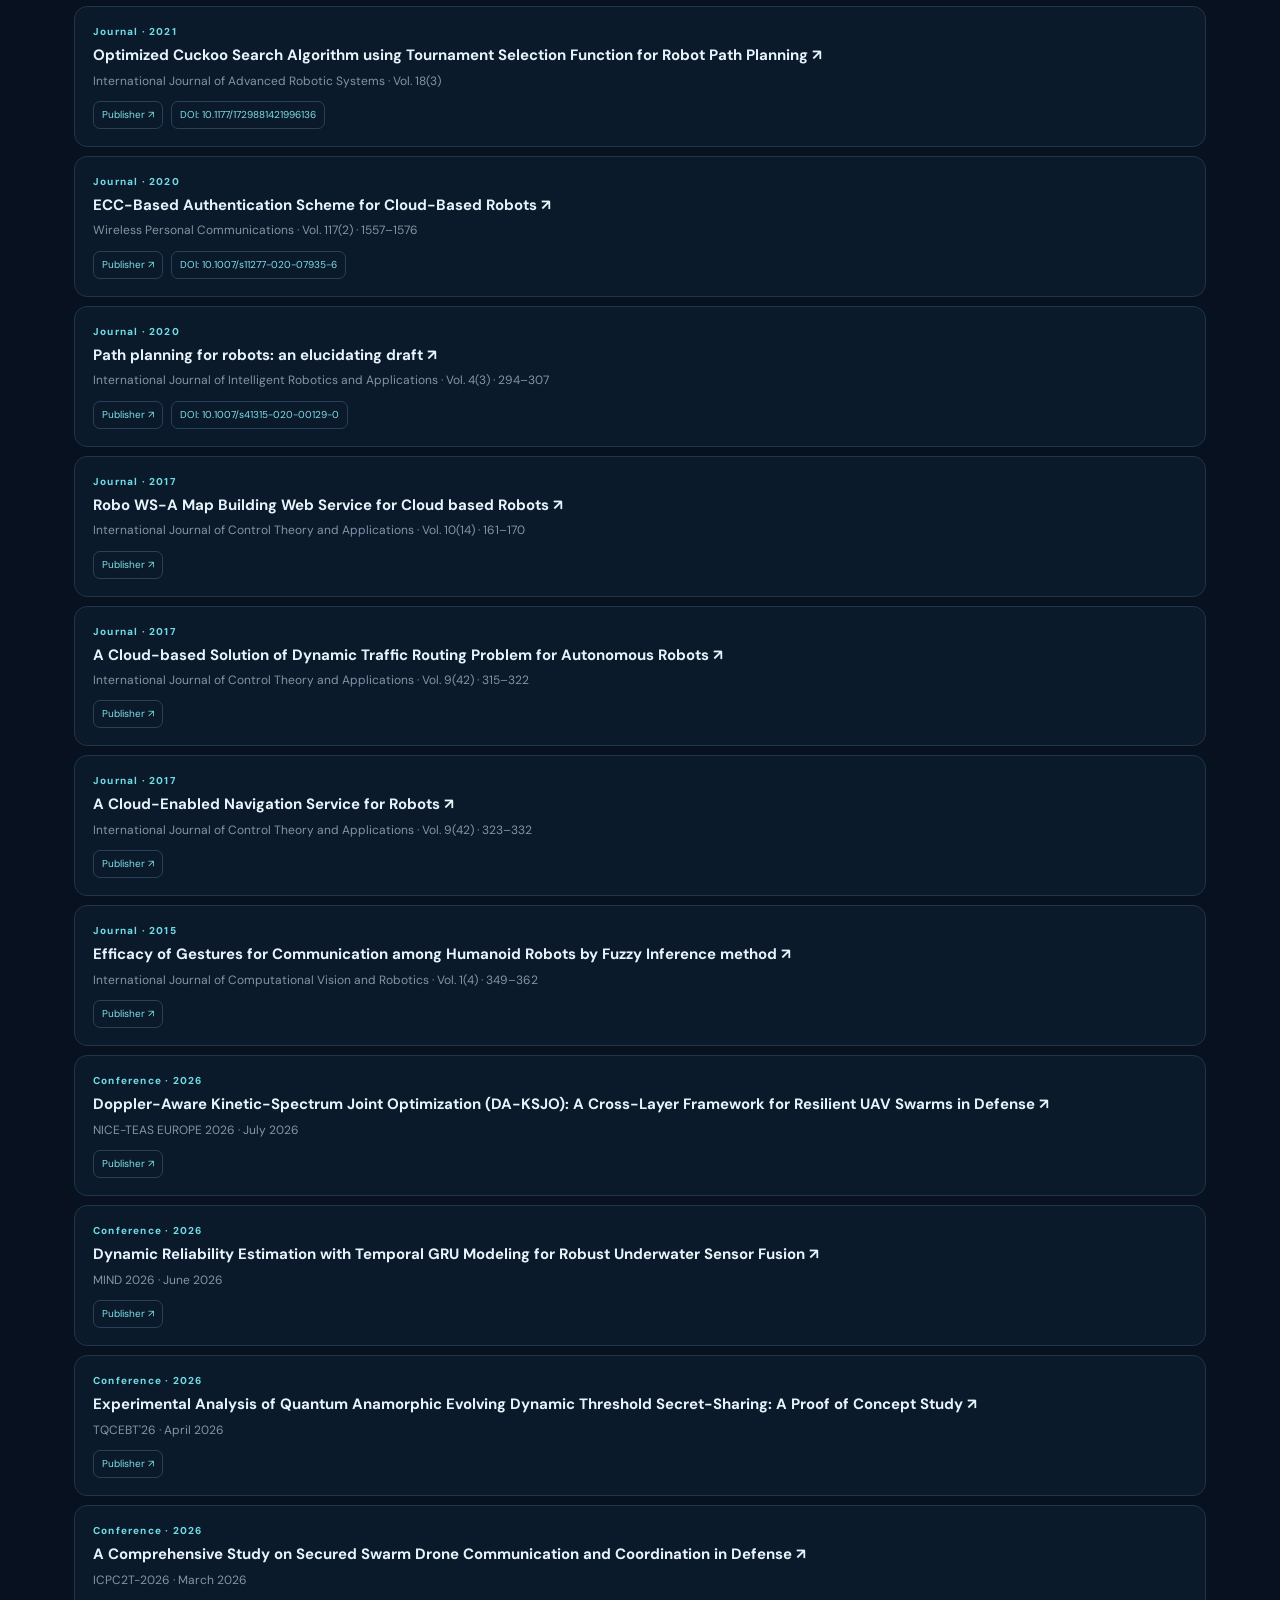
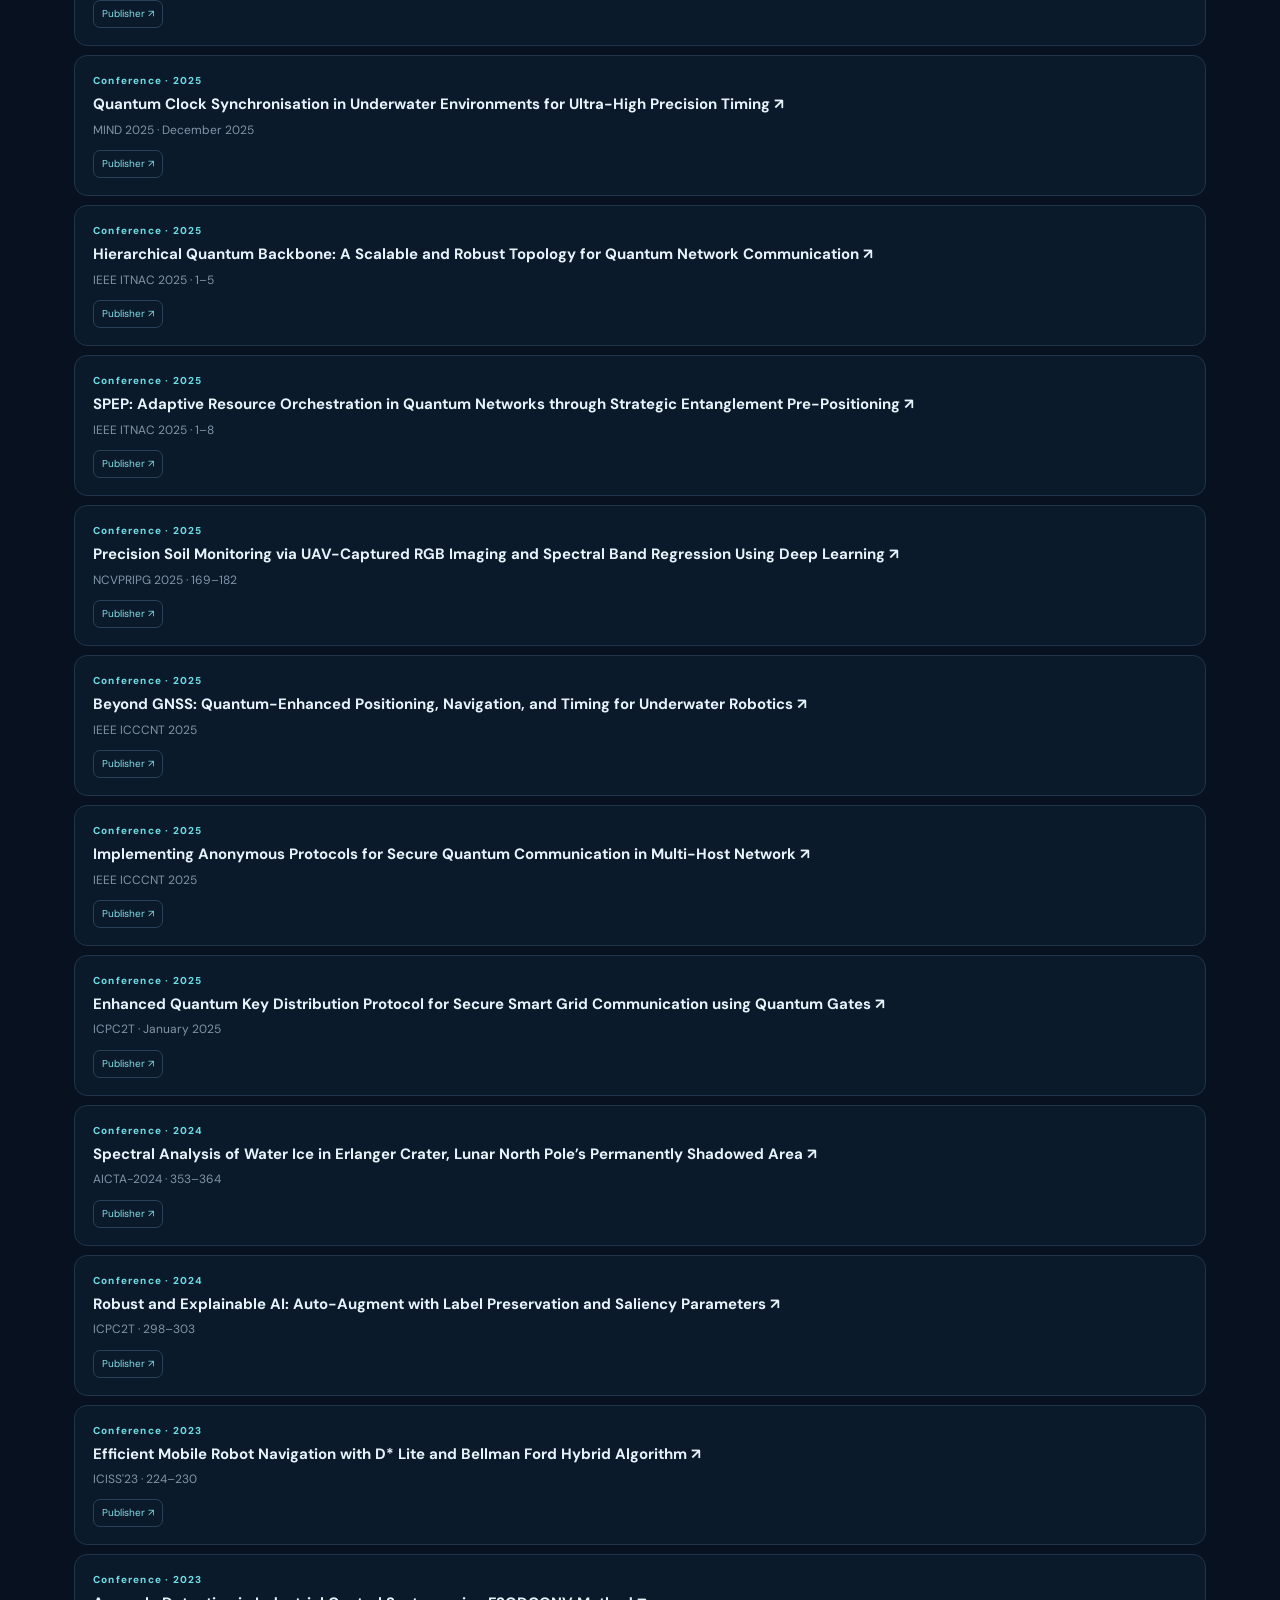
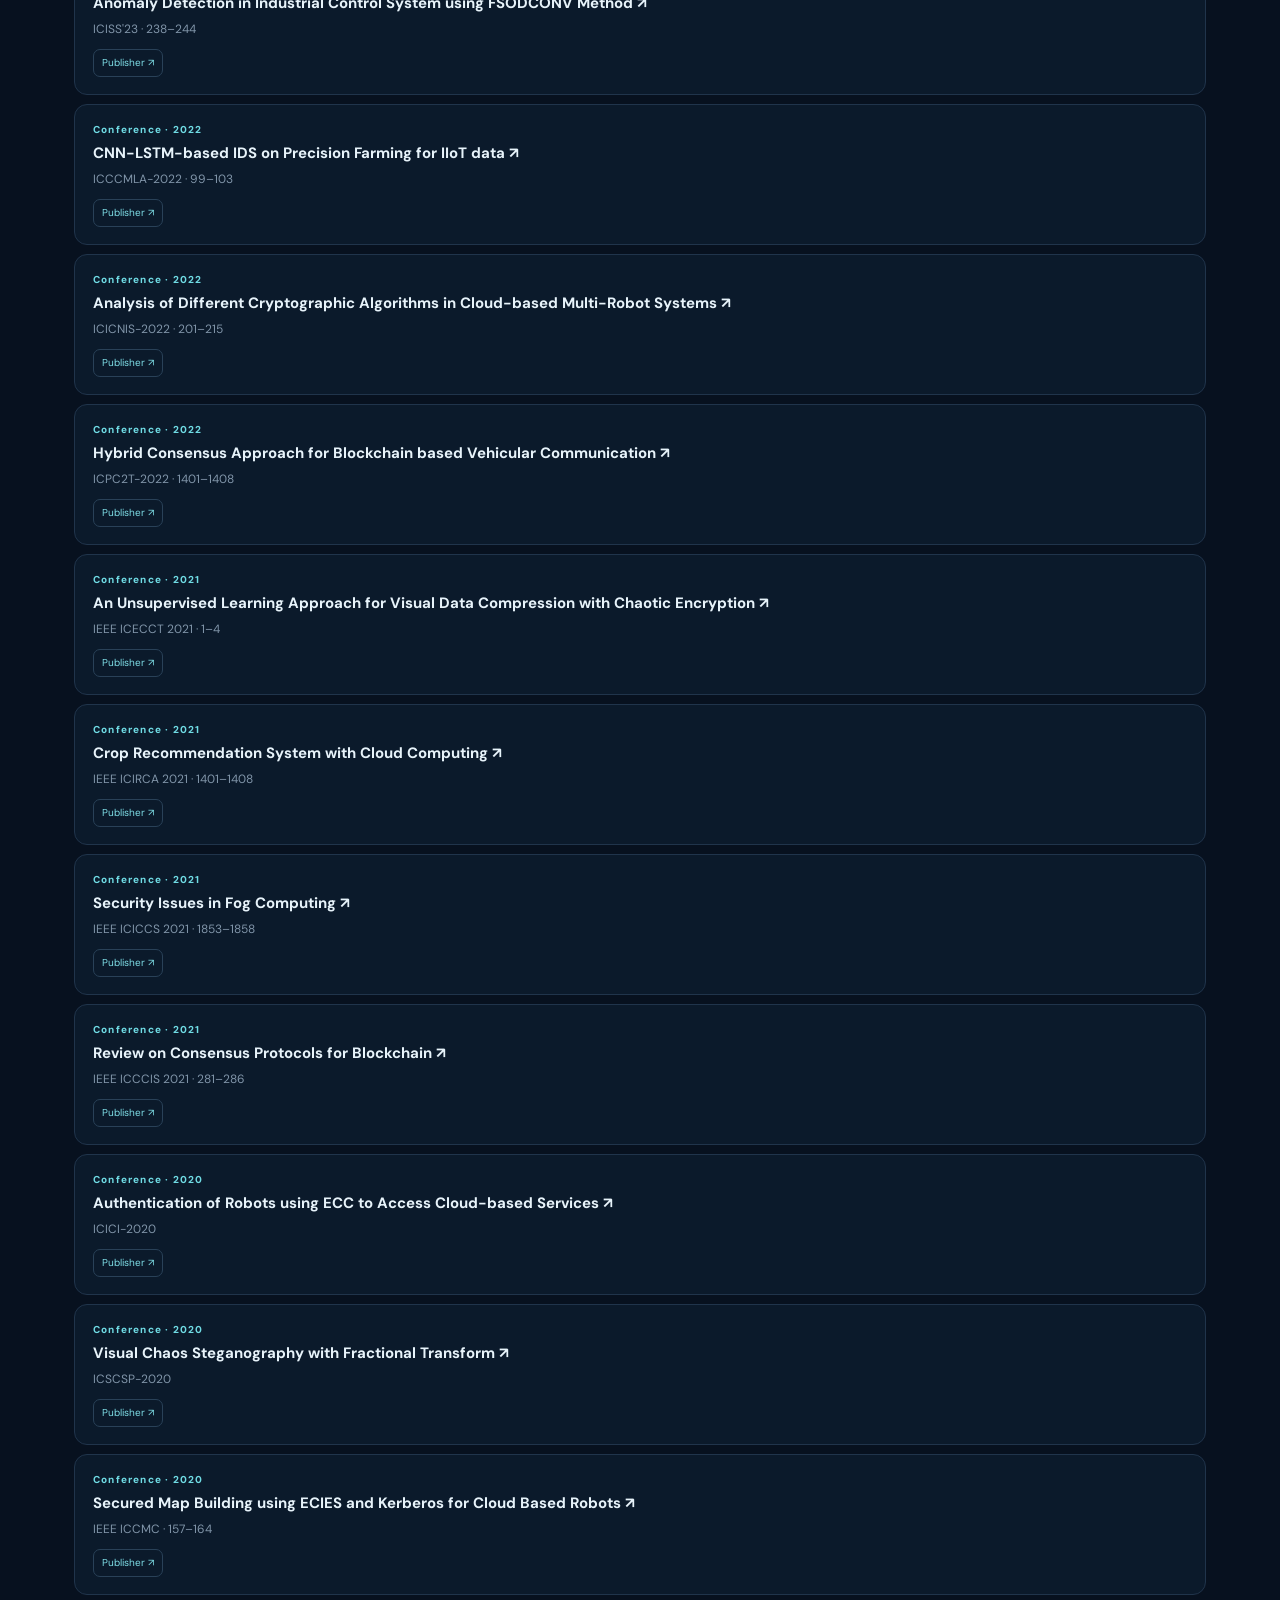
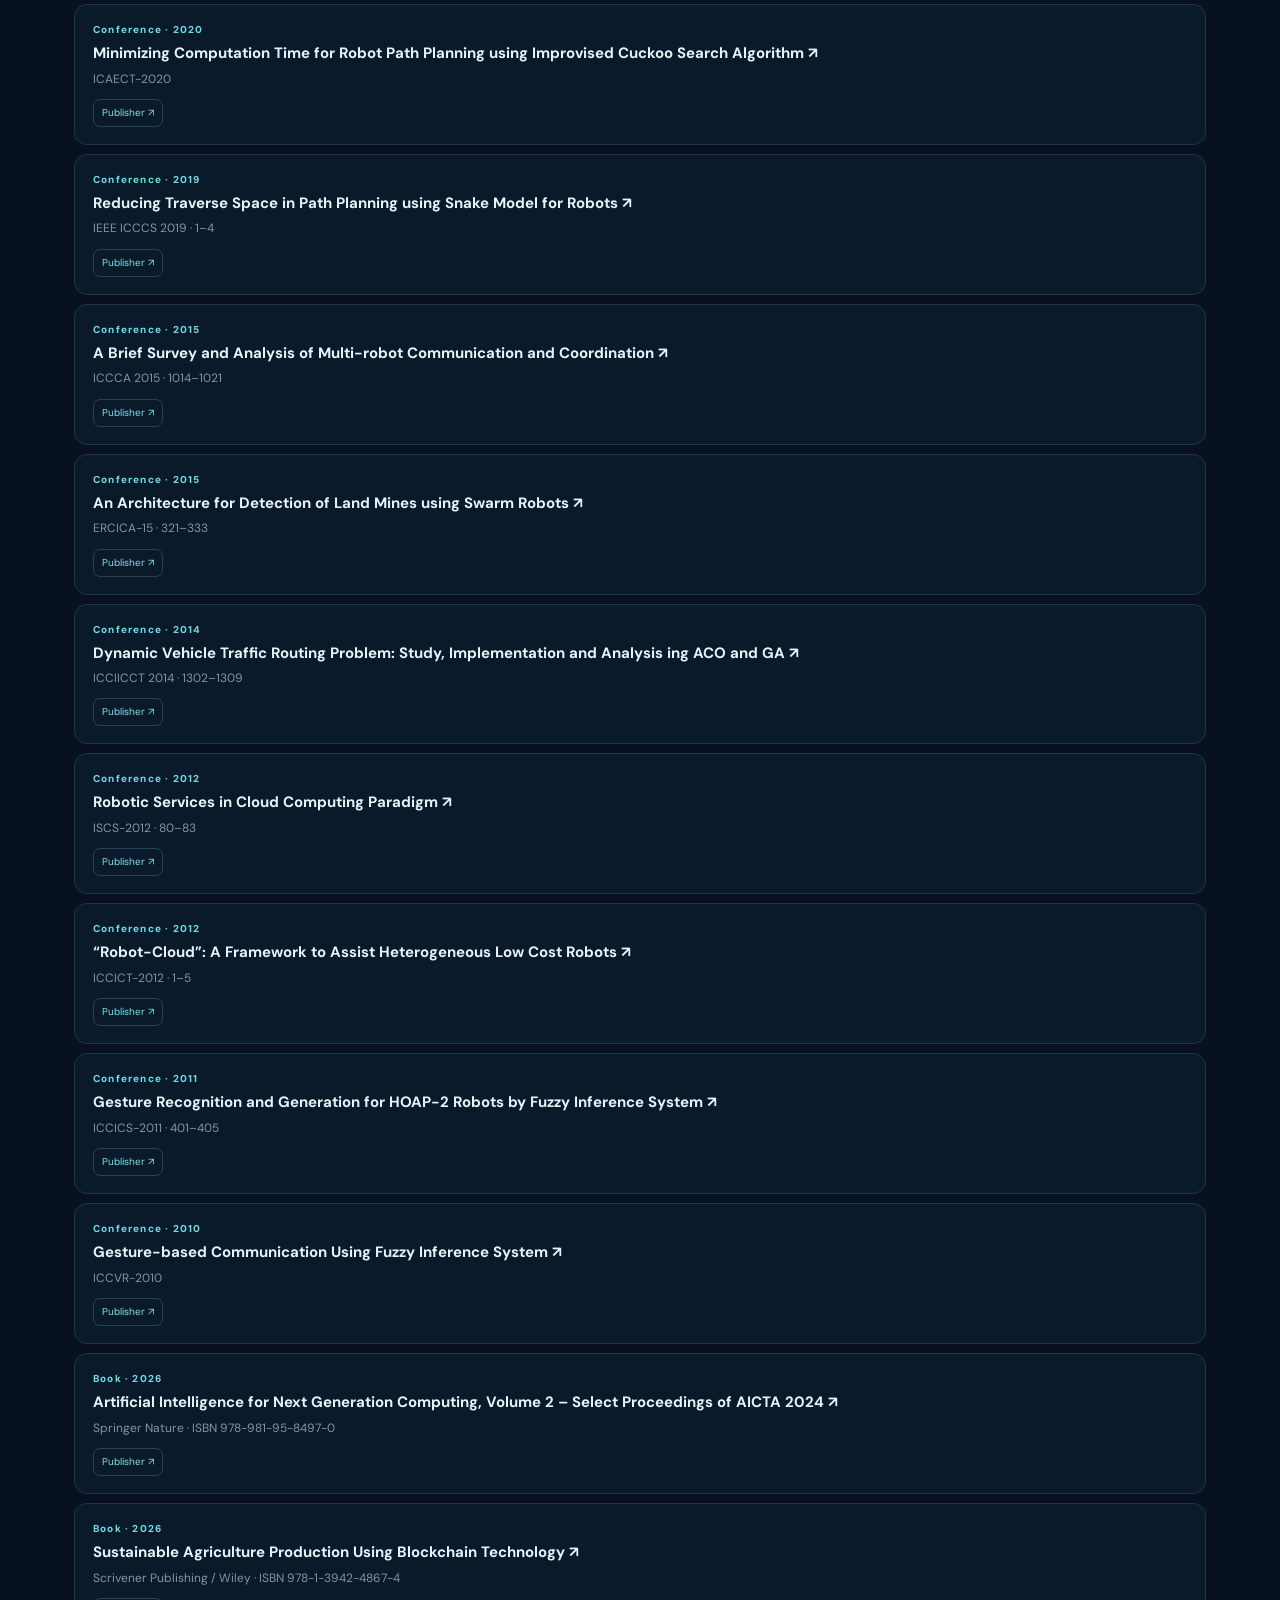
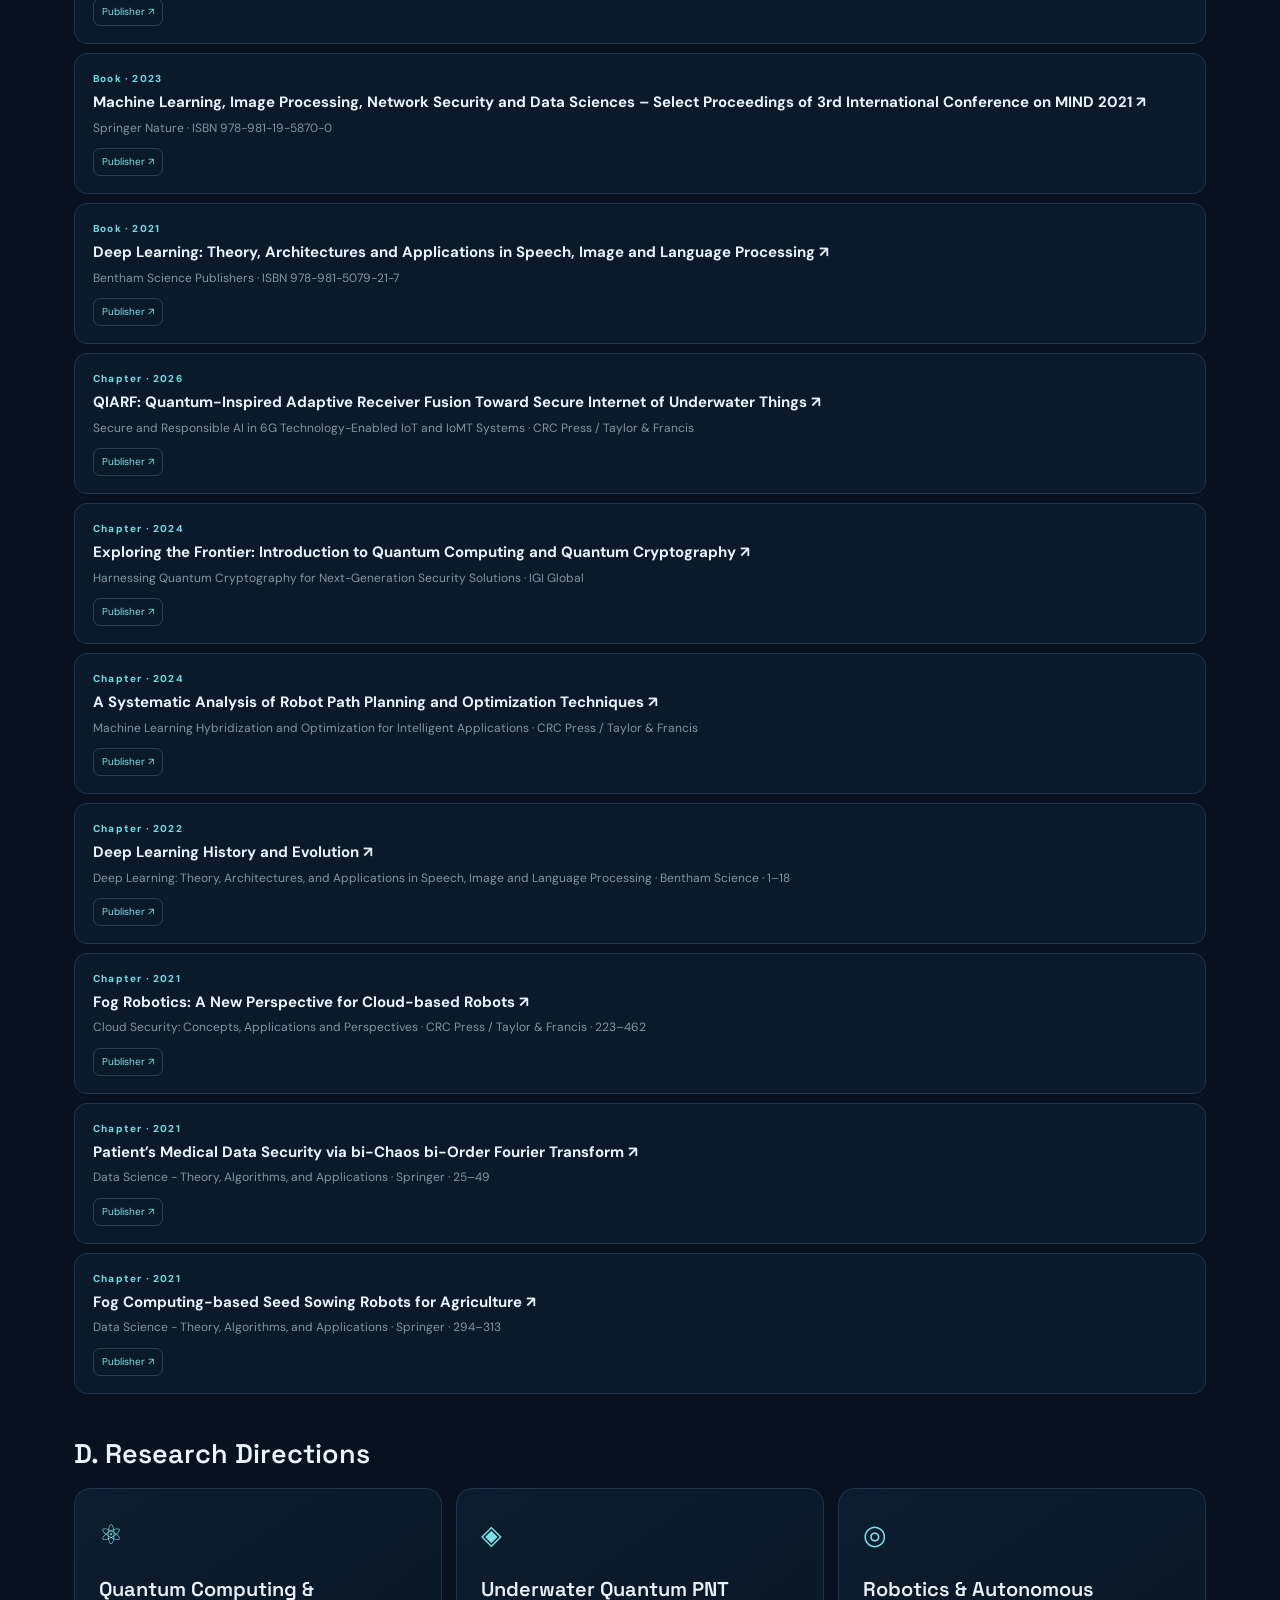
==== commit c30e8a79: "Add HPC orbital label to homepage" ====
--- a/index.html
+++ b/index.html
@@ -11,7 +11,7 @@
 <header class="site-header"><a class="brand" href="#home"><span>RD</span><b>RAJESH DORIYA</b></a><button class="menu" aria-label="Open menu">☰</button>
 <nav id="nav"><a href="#home">Home</a><a href="#about">About</a><a href="#research">Research</a><a href="#supervision">Supervision</a><a href="#teaching">Teaching</a><a href="#academic">Academic</a><a href="#contact">Contact</a></nav></header>
 <main>
-<section id="home" class="hero section"><div class="hero-copy"><div class="eyebrow">ACADEMIC • RESEARCHER • TECHNOLOGIST</div><h1>Dr. Rajesh<br><em>Doriya</em></h1><p class="role">Associate Professor &amp; Associate Dean (Academics)<br>Department of Information Technology<br>National Institute of Technology Raipur</p><p class="lead">Research at the intersection of <strong>Quantum Computing, Robotics, Artificial Intelligence, Secure Computing</strong> and intelligent autonomous systems.</p><div class="actions"><a class="btn primary" href="#research">Explore Research</a><a class="btn ghost" href="#contact">Get in Touch</a></div><div class="chips"><span>Quantum Computing</span><span>Robotics &amp; AI</span><span>Quantum Communication</span><span>Network Security</span><span>Cloud &amp; Distributed Computing</span><span>High Performance Computing</span></div></div><div class="hero-visual"><div class="orbit o1"></div><div class="orbit o2"></div><div class="initials-mark"><span>RD</span><small>NIT RAIPUR</small></div><div class="signal s1">QUANTUM</div><div class="signal s2">ROBOTICS</div><div class="signal s3">AI / SECURITY</div></div></section>
+<section id="home" class="hero section"><div class="hero-copy"><div class="eyebrow">ACADEMIC • RESEARCHER • TECHNOLOGIST</div><h1>Dr. Rajesh<br><em>Doriya</em></h1><p class="role">Associate Professor &amp; Associate Dean (Academics)<br>Department of Information Technology<br>National Institute of Technology Raipur</p><p class="lead">Research at the intersection of <strong>Quantum Computing, Robotics, Artificial Intelligence, Secure Computing</strong> and intelligent autonomous systems.</p><div class="actions"><a class="btn primary" href="#research">Explore Research</a><a class="btn ghost" href="#contact">Get in Touch</a></div><div class="chips"><span>Quantum Computing</span><span>Robotics &amp; AI</span><span>Quantum Communication</span><span>Network Security</span><span>Cloud &amp; Distributed Computing</span><span>High Performance Computing</span></div></div><div class="hero-visual"><div class="orbit o1"></div><div class="orbit o2"></div><div class="initials-mark"><span>RD</span><small>NIT RAIPUR</small></div><div class="signal s1">QUANTUM</div><div class="signal s2">ROBOTICS</div><div class="signal s3">AI / SECURITY</div><div class="signal s4">HPC</div></div></section>
 <section class="section metrics-section"><div class="metric-grid"><article class="metric"><small>GUEST LECTURES</small><b>&gt;50</b><span>Guest Lectures Taken</span></article><article class="metric"><small>CONFERENCES</small><b>14</b><span>Conferences Organized</span></article><article class="metric"><small>WORKSHOPS</small><b>14</b><span>Workshops / FDPs / STTPs Organized</span></article><article class="metric"><small>RESEARCH OUTPUT</small><b>100+</b><span>Research Publications</span></article></div></section>
 <section id="about" class="section"><div class="section-head"><span>01 / ABOUT</span><h2>Profile &amp; Professional Journey</h2></div><div class="two-col"><article class="card bio"><h3>Academic Profile</h3><p>Dr. Rajesh Doriya is an Associate Professor in the Department of Information Technology at National Institute of Technology Raipur and serves as Associate Dean (Academics).</p><div class="facts"><div><b>Ph.D.</b><span>IIIT-Allahabad</span></div><div><b>M.Tech. (IT)</b><span>IIIT-Allahabad</span></div><div><b>B.E. (IT)</b><span>MITS-Gwalior</span></div><div><b>NIT Raipur</b><span>Since May 2013</span></div></div></article><article class="card"><h3>Professional Journey</h3><div class="timeline"><div><b>2006–2007</b><span>Lecturer, SRITS Datia</span></div><div><b>2008</b><span>6-week Research Project Internship, DRHR Lab, BARC, Mumbai</span></div><div><b>2009</b><span>6-month Research Project Internship, ISSA Lab, DRDO, New Delhi</span></div><div><b>2009–2010</b><span>Assistant Professor, KIET Ghaziabad</span></div><div><b>2013–Present</b><span>Associate Professor, NIT Raipur</span></div><div><b>Jan 2026–Present</b><span>Associate Dean (Academics), NIT Raipur</span></div></div></article></div></section>
 <section id="research" class="section"><div class="section-head"><span>02 / RESEARCH</span><h2>Research, Projects, Patents &amp; Publications</h2><p>The research portfolio is organized in the requested order: projects, patents, then publications, followed by research directions.</p></div>
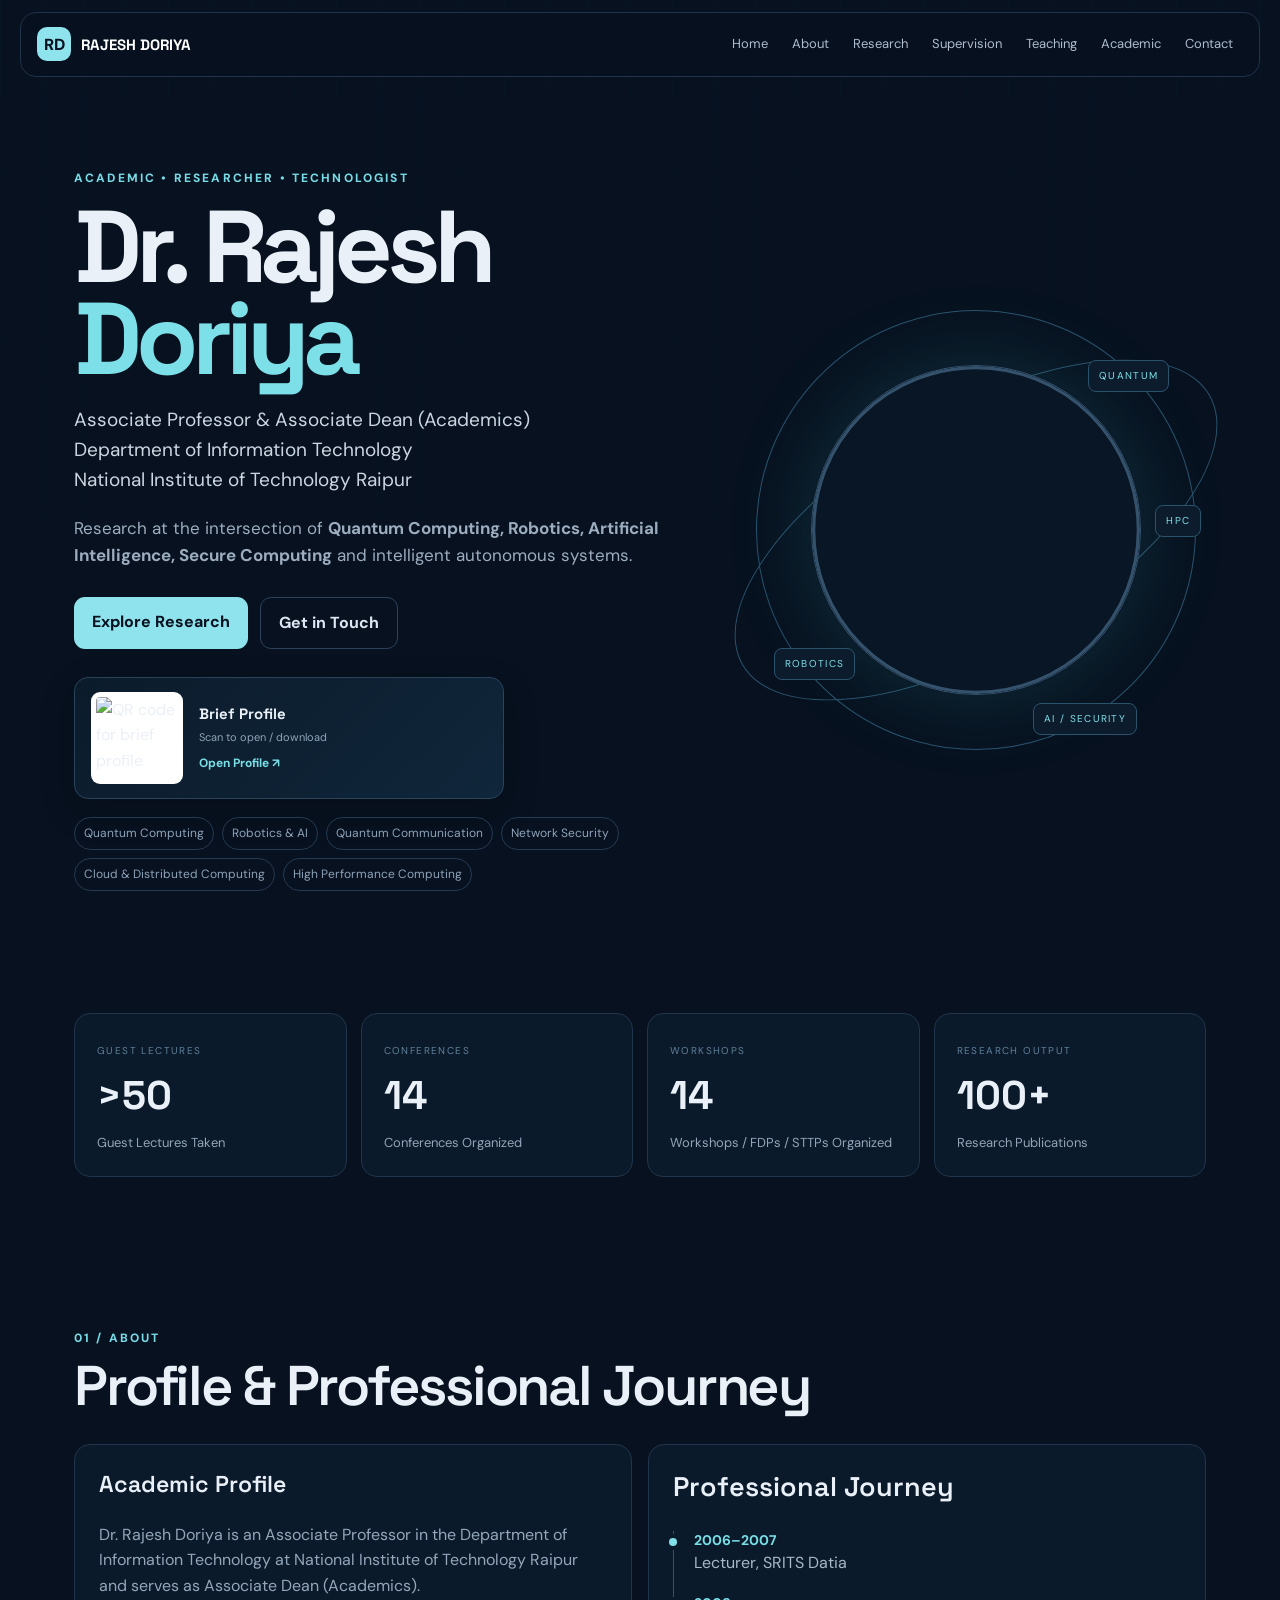
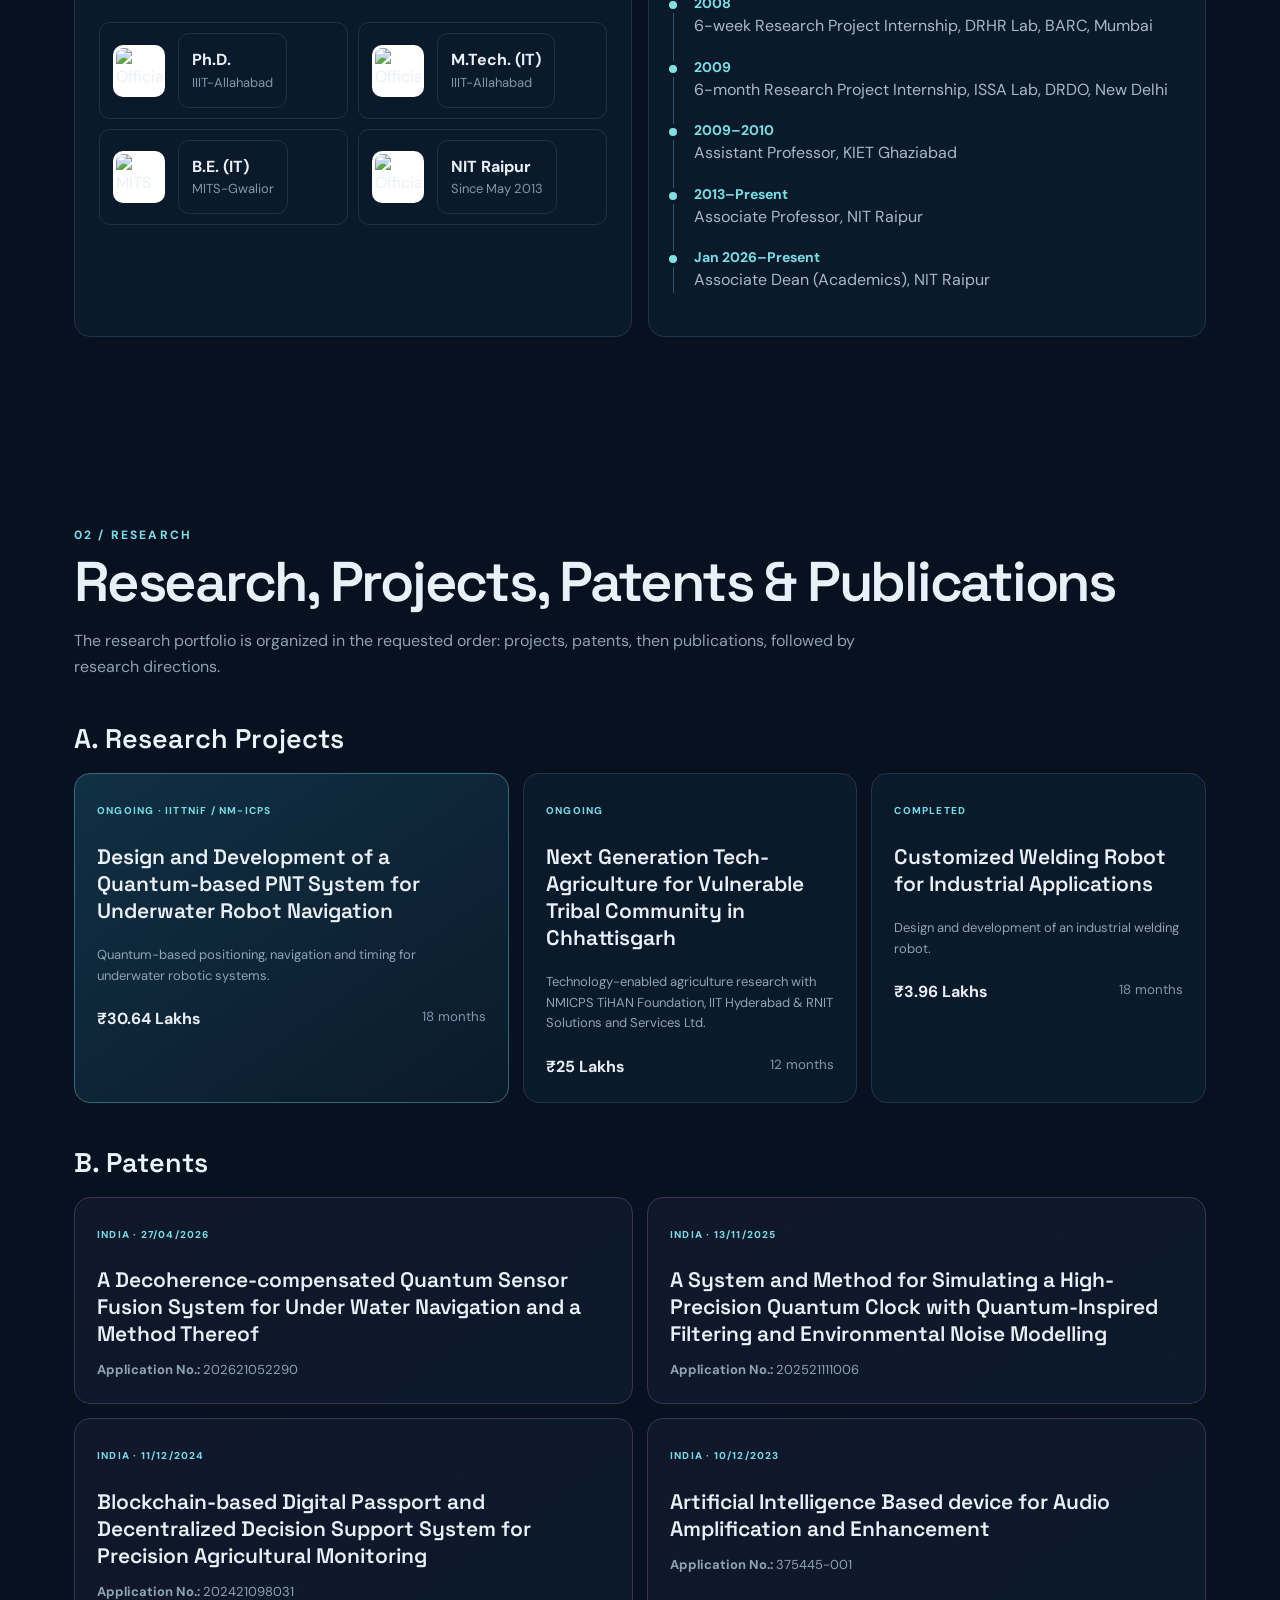
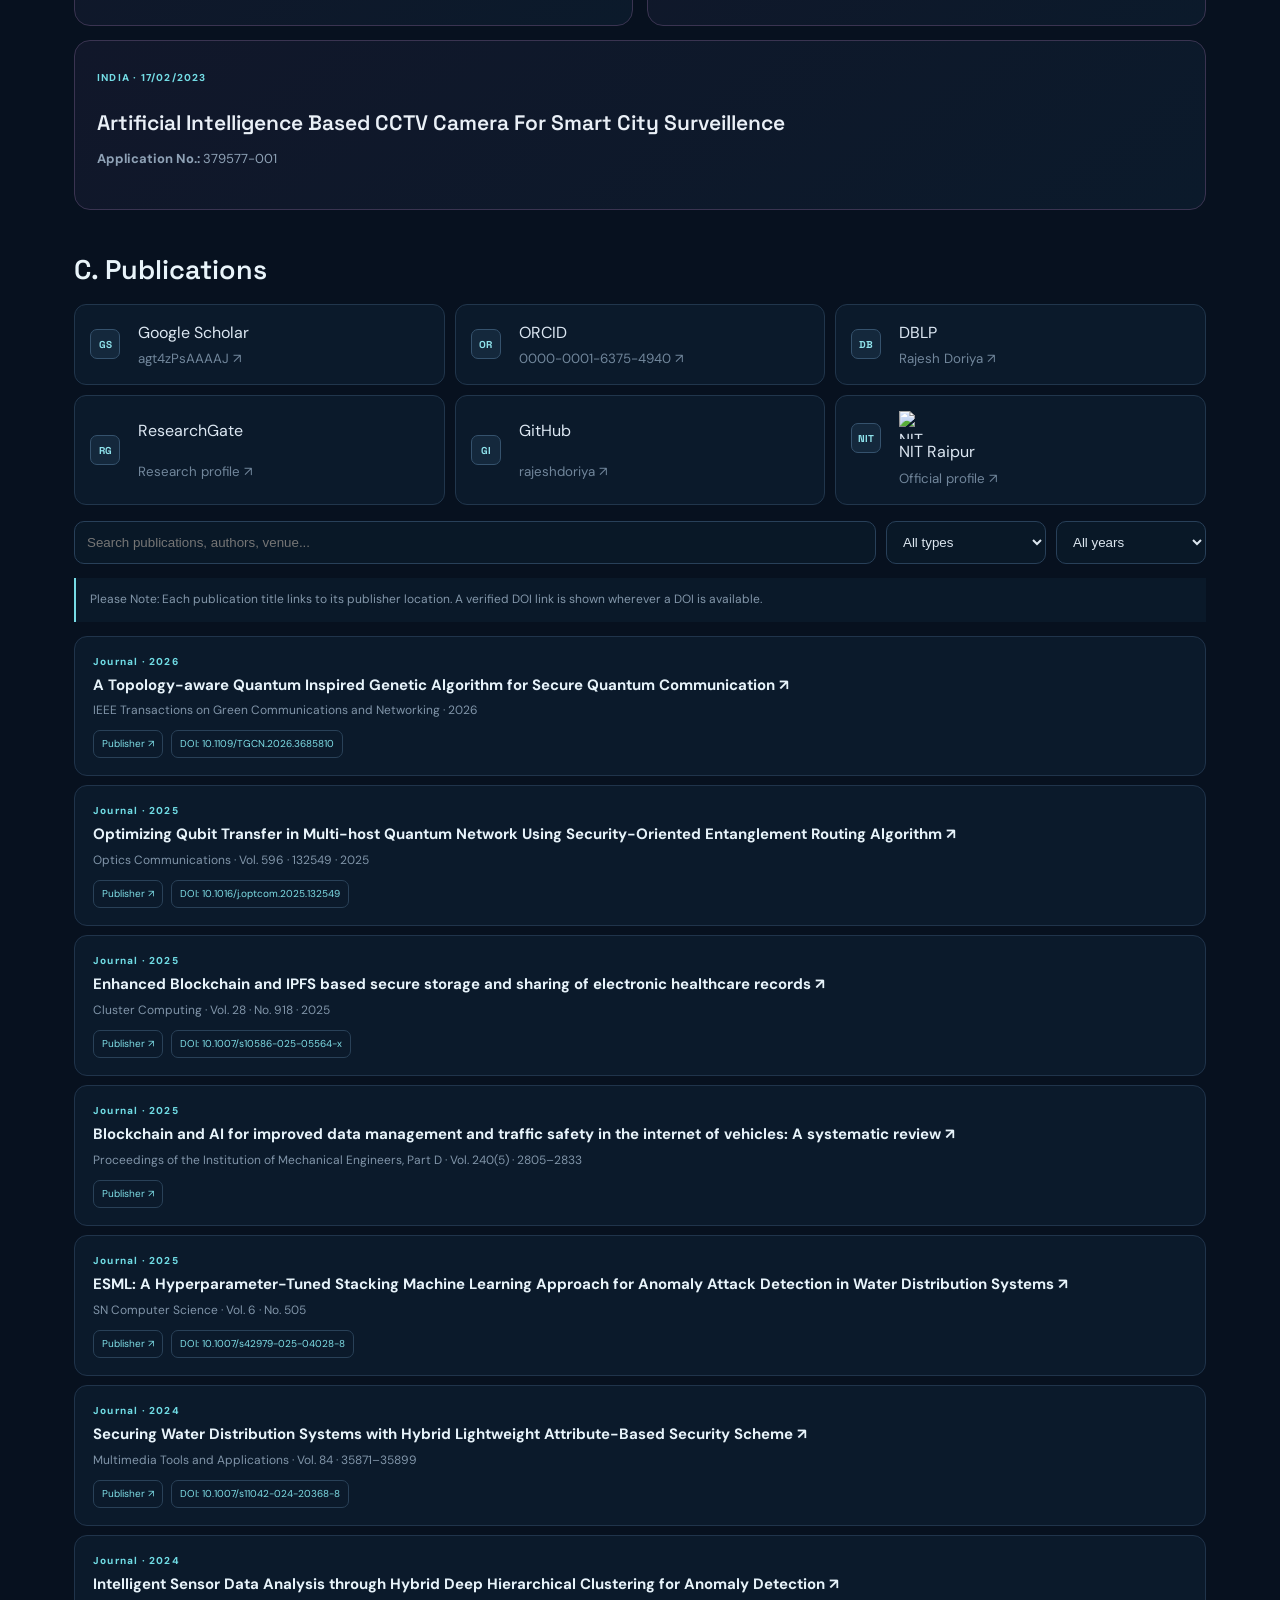
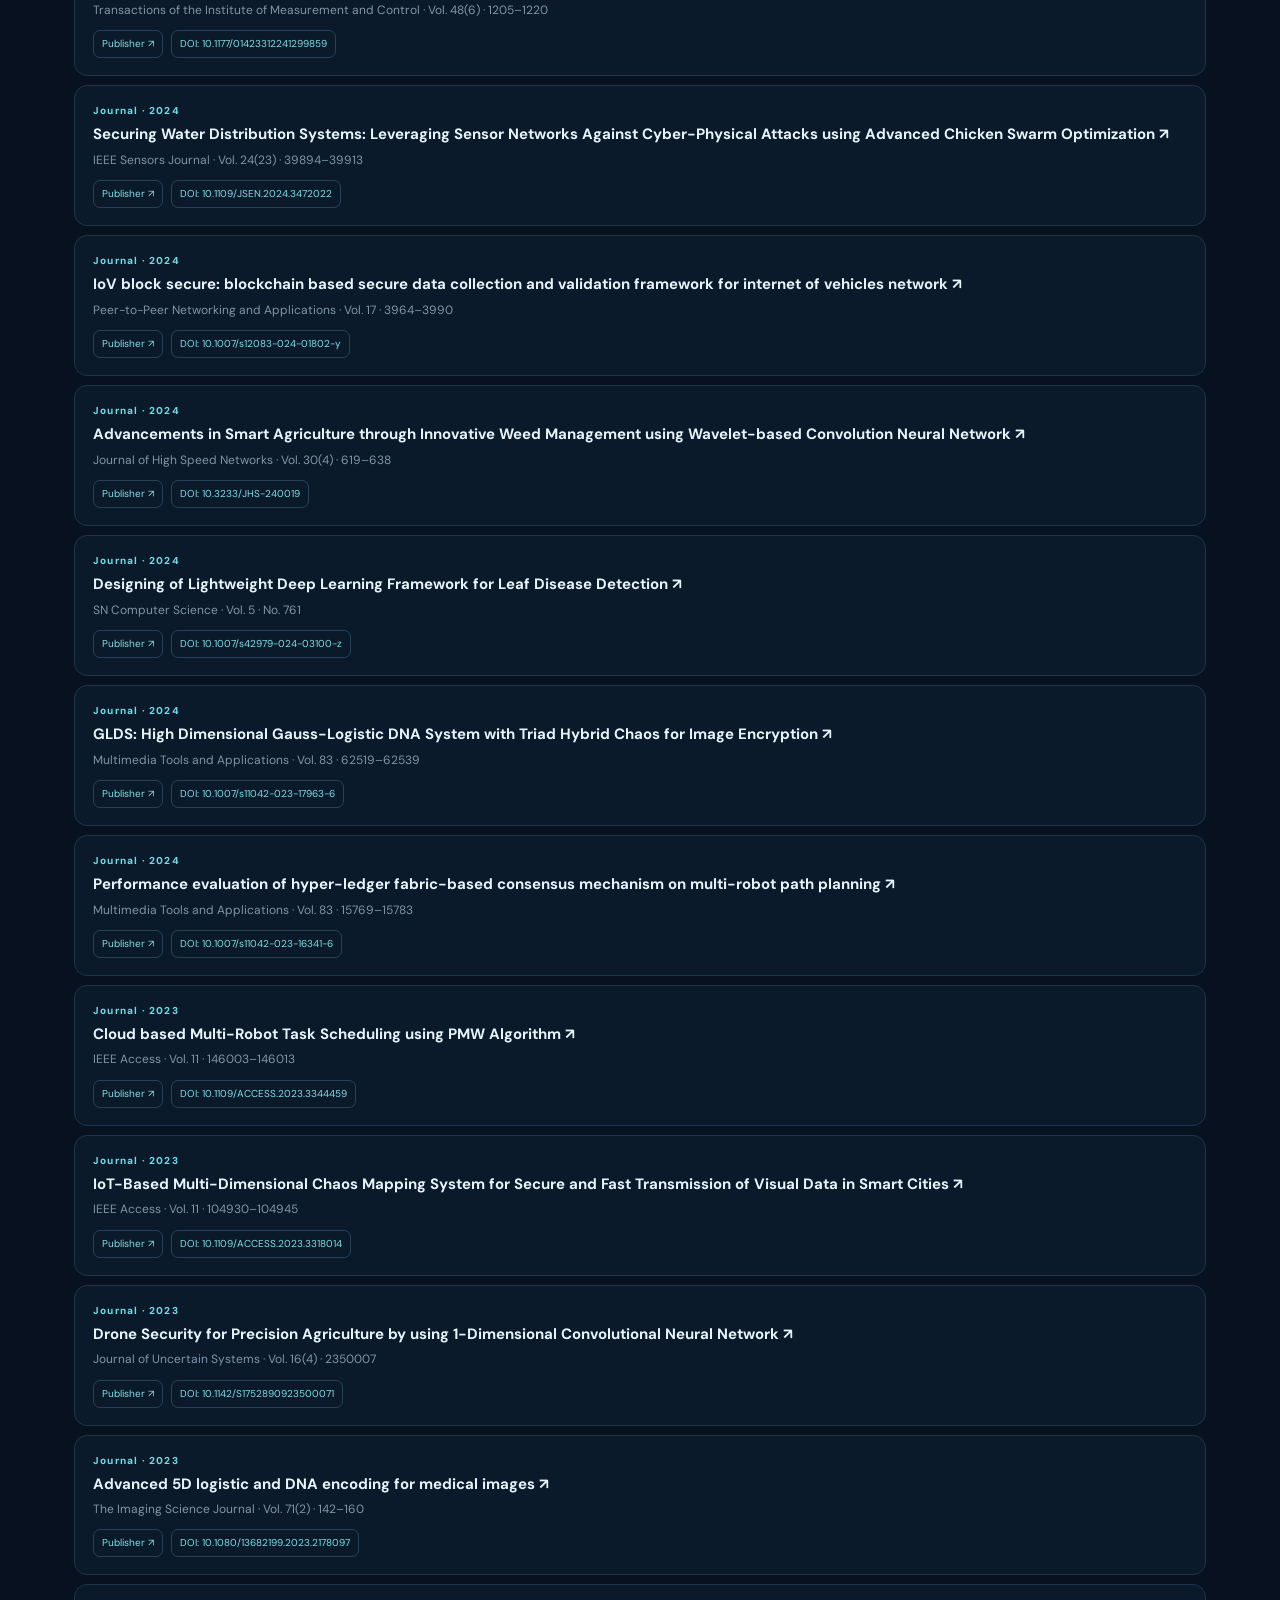
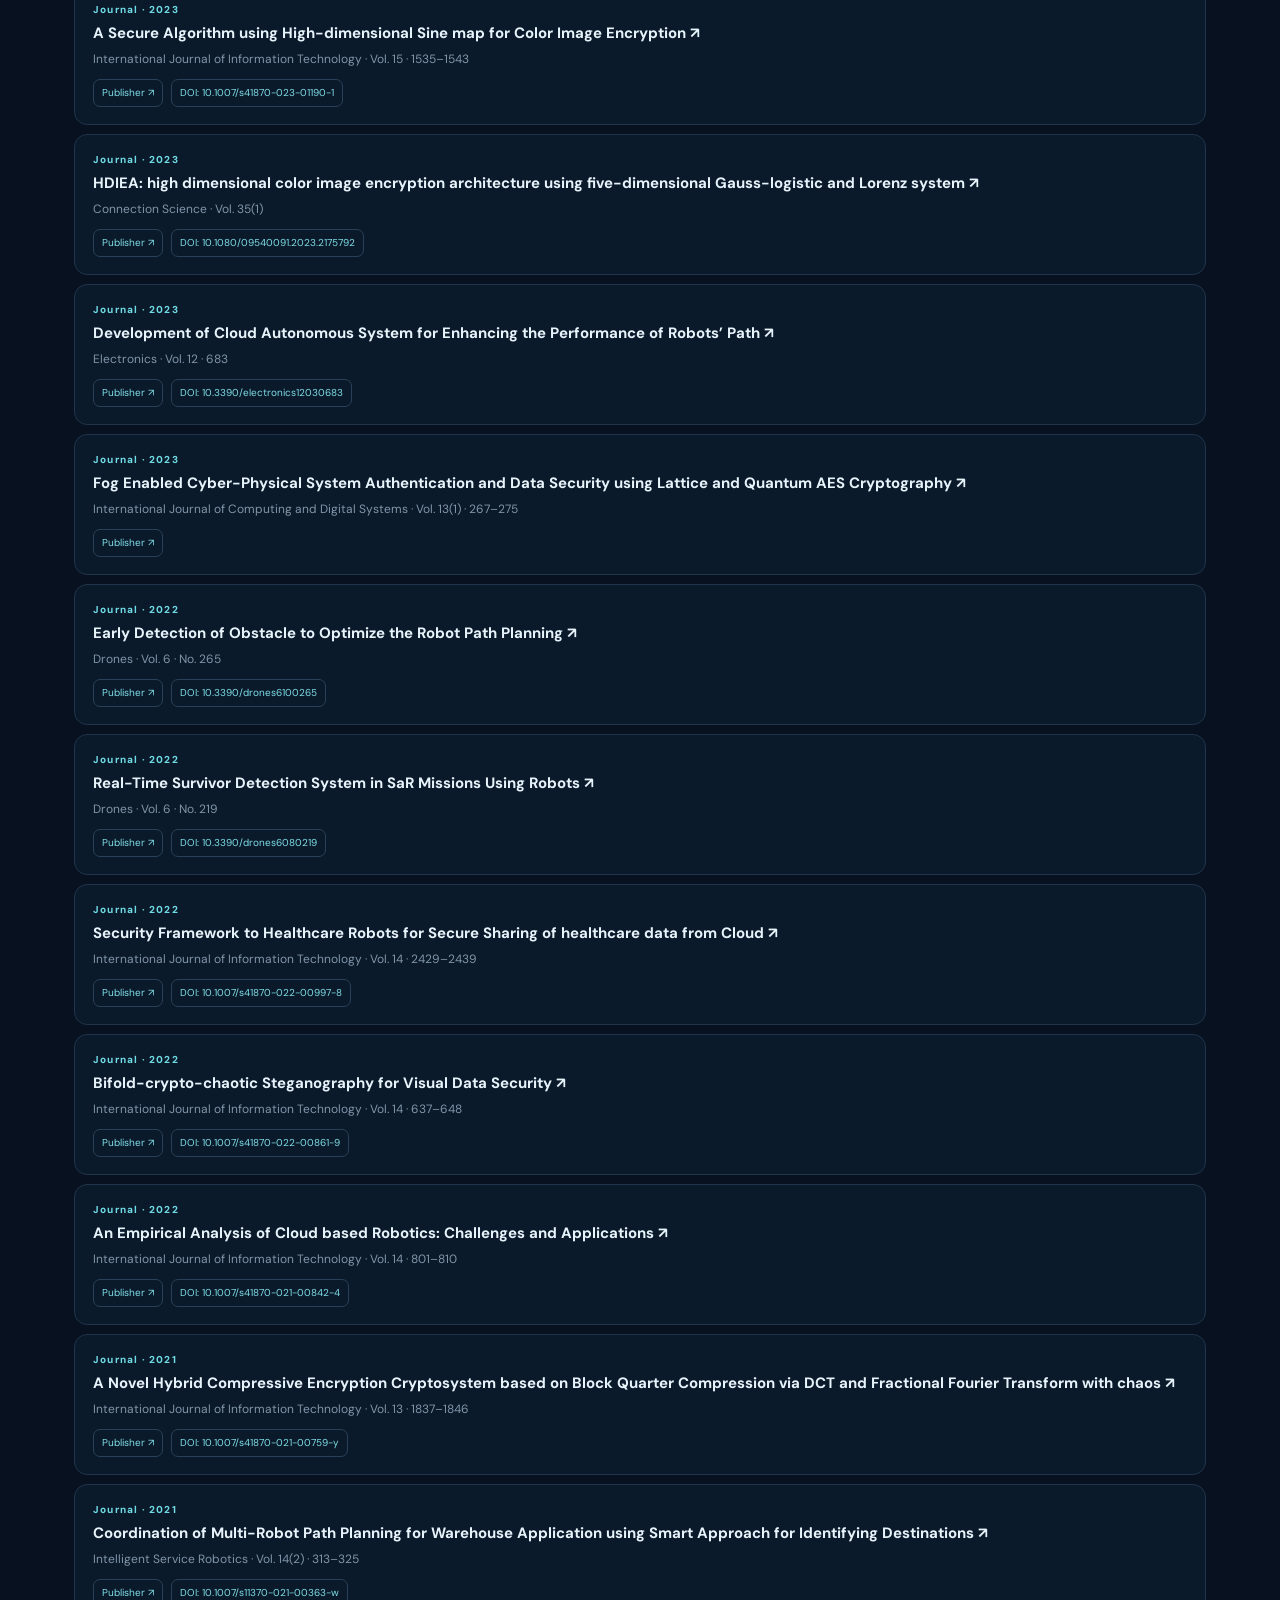
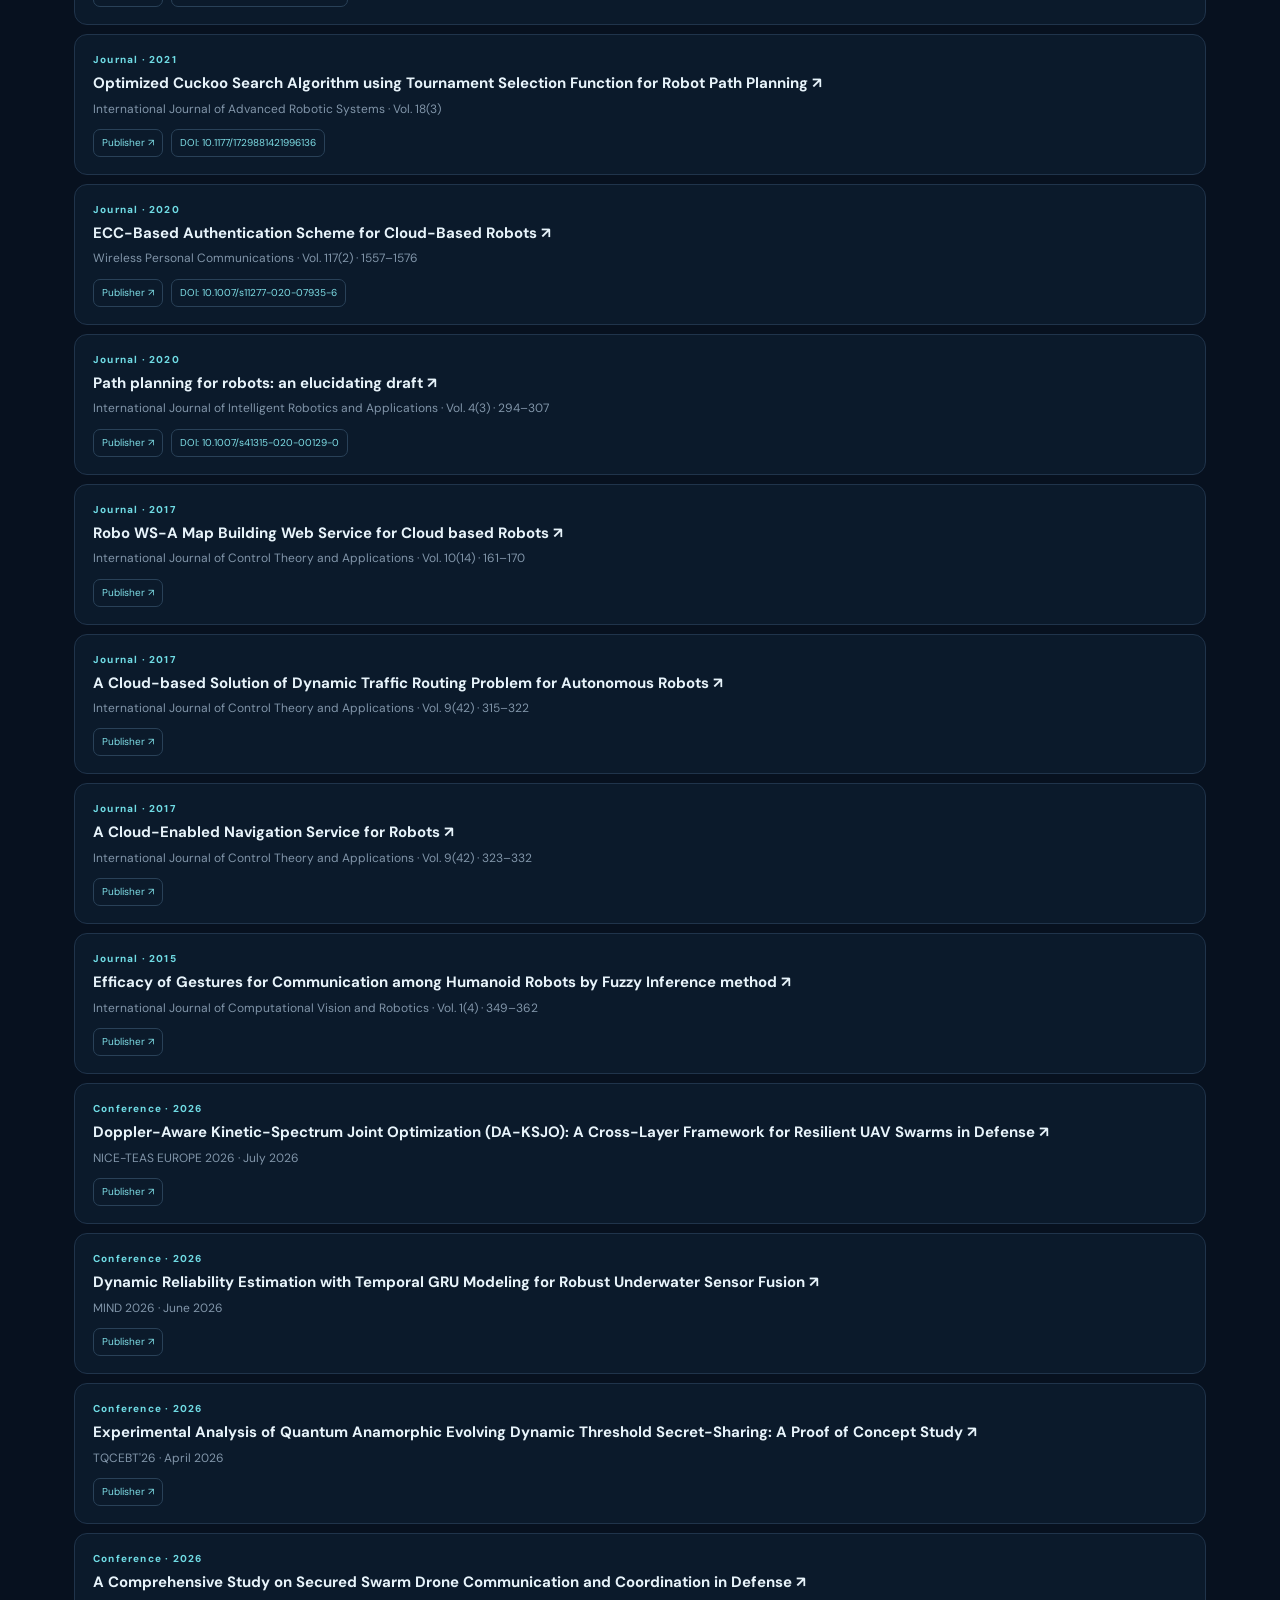
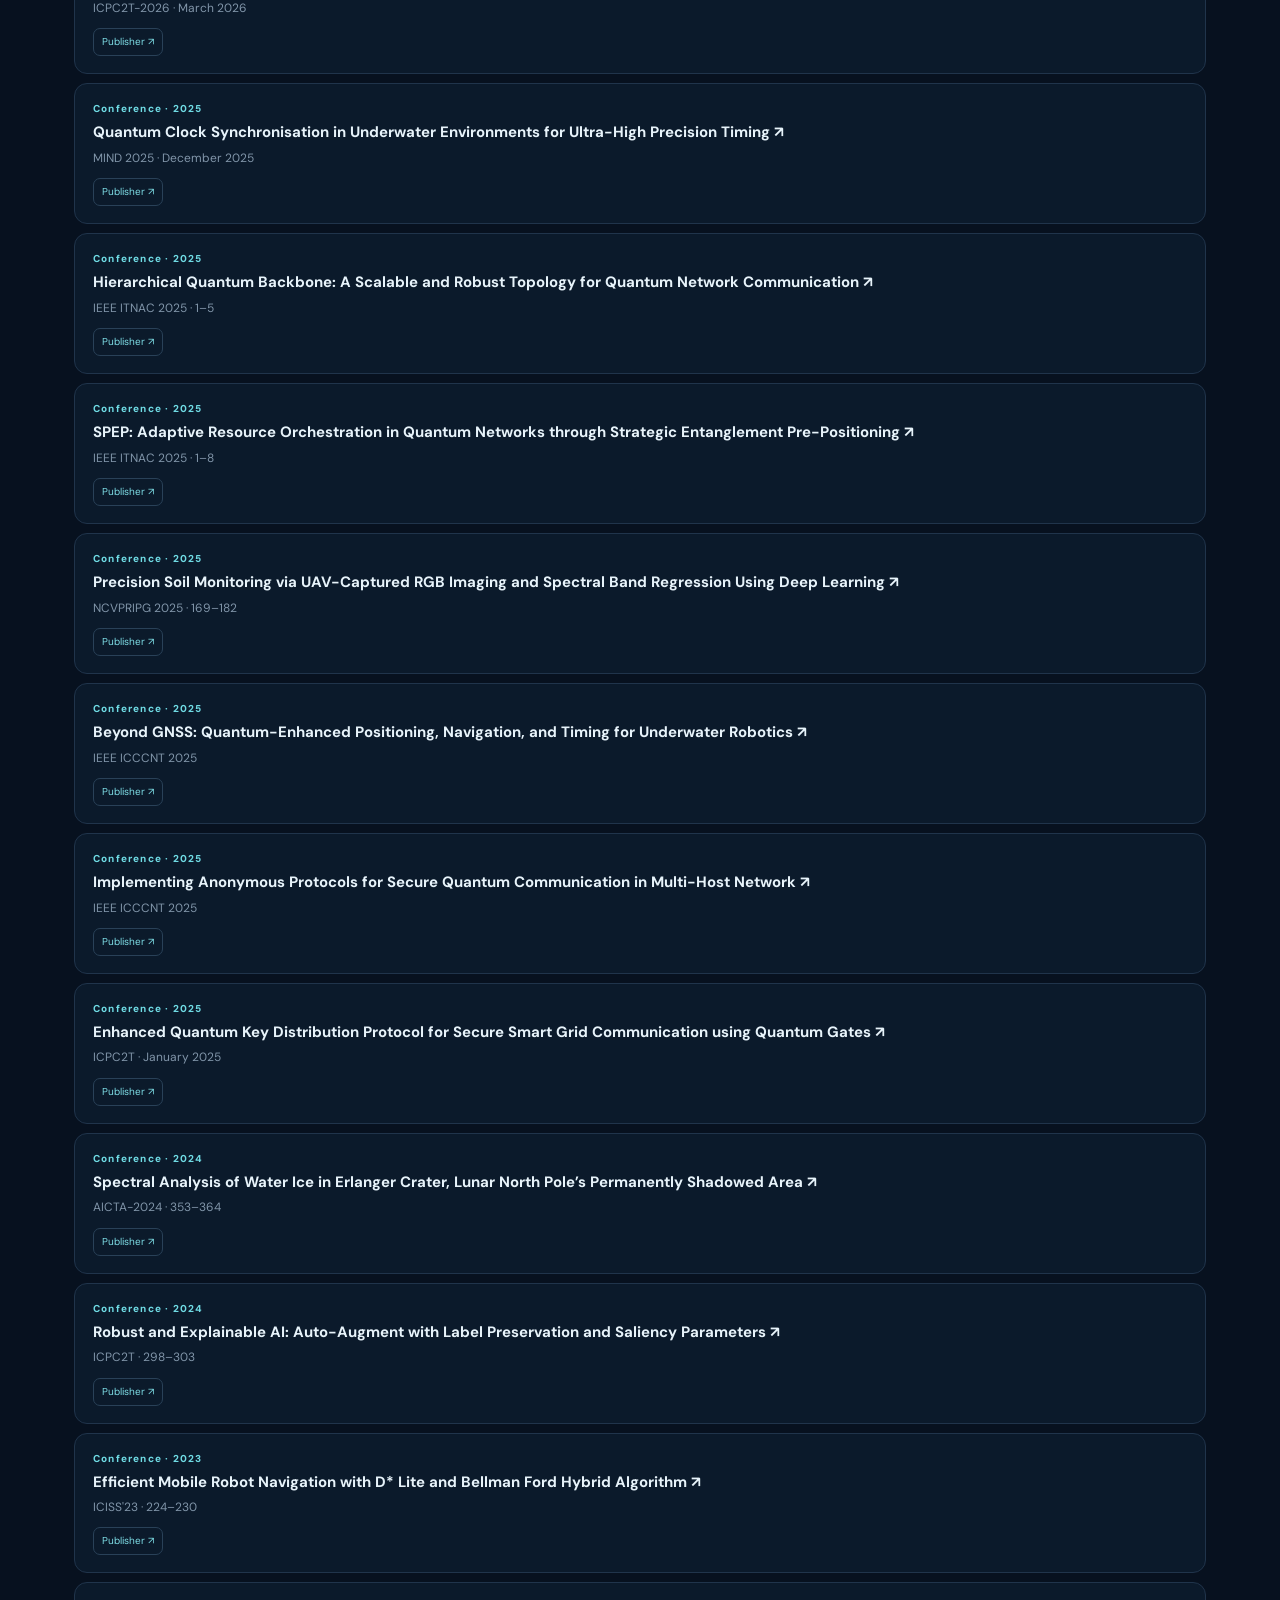
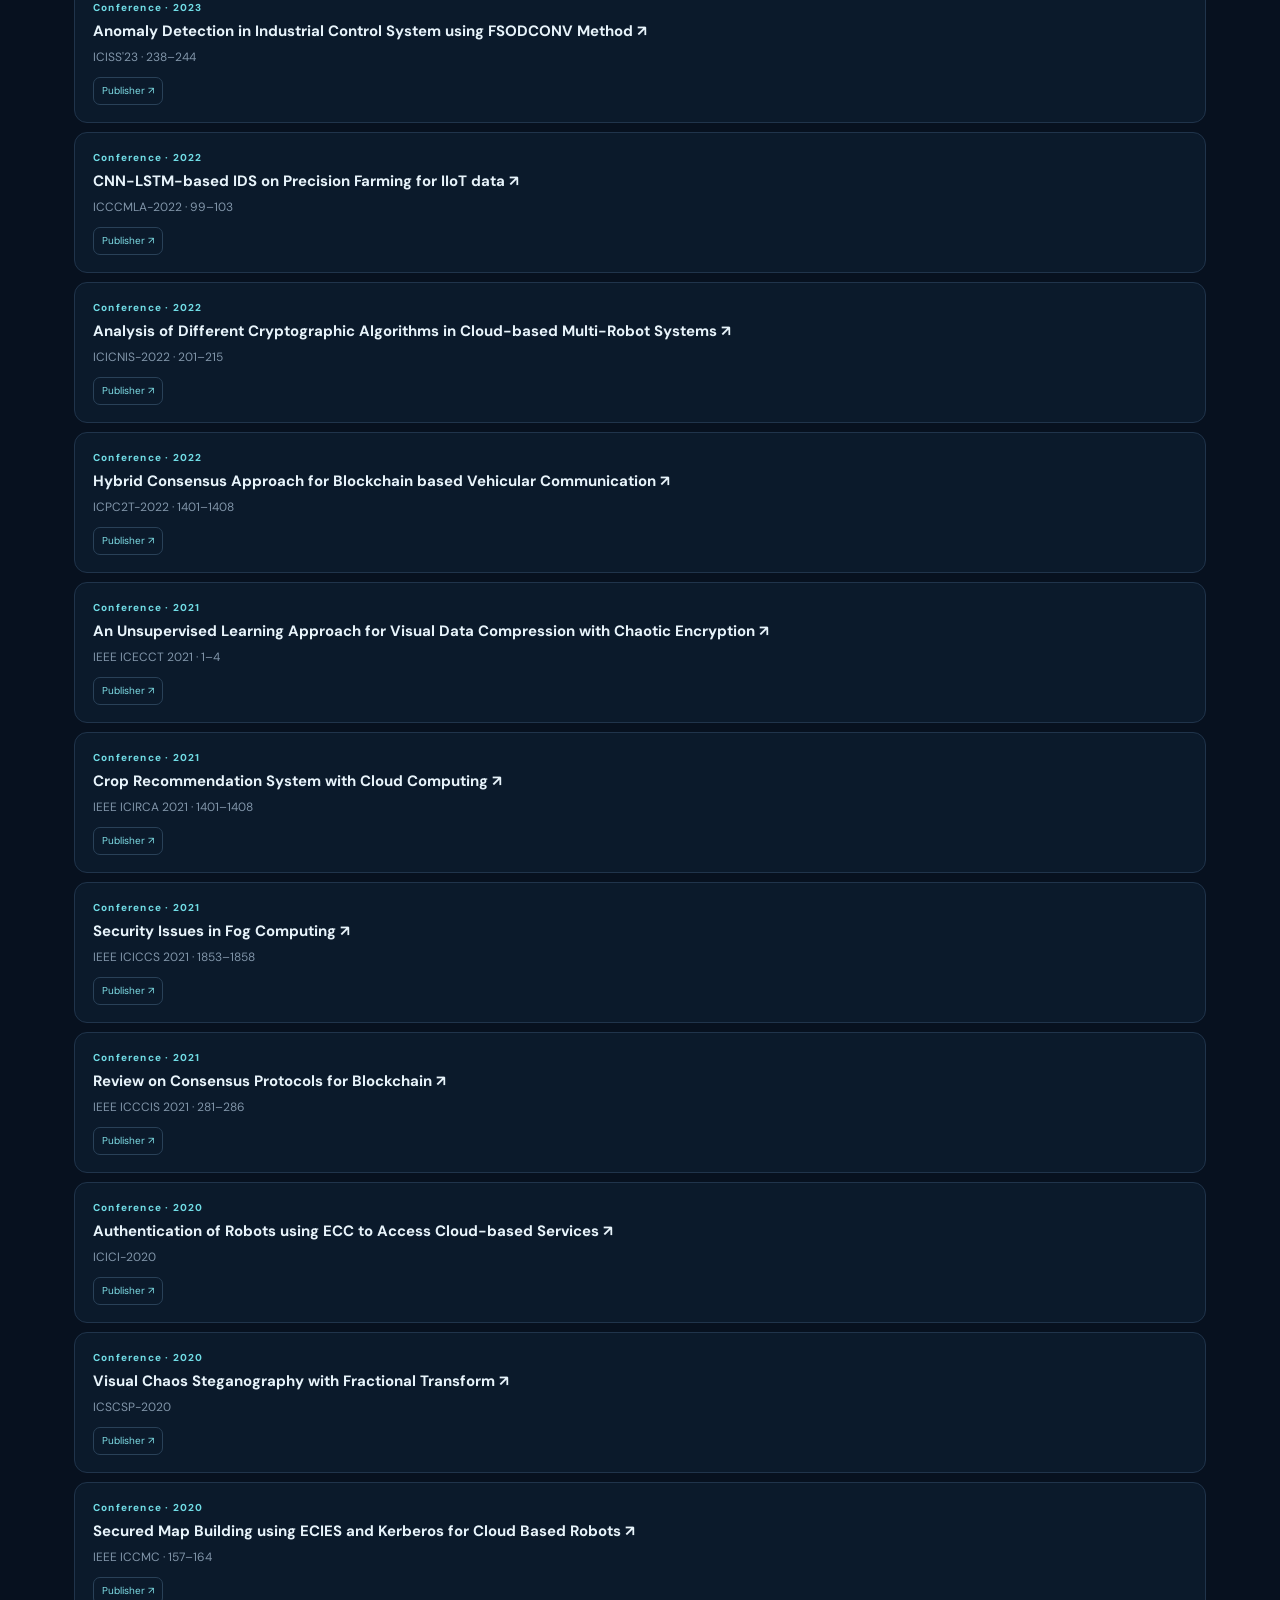
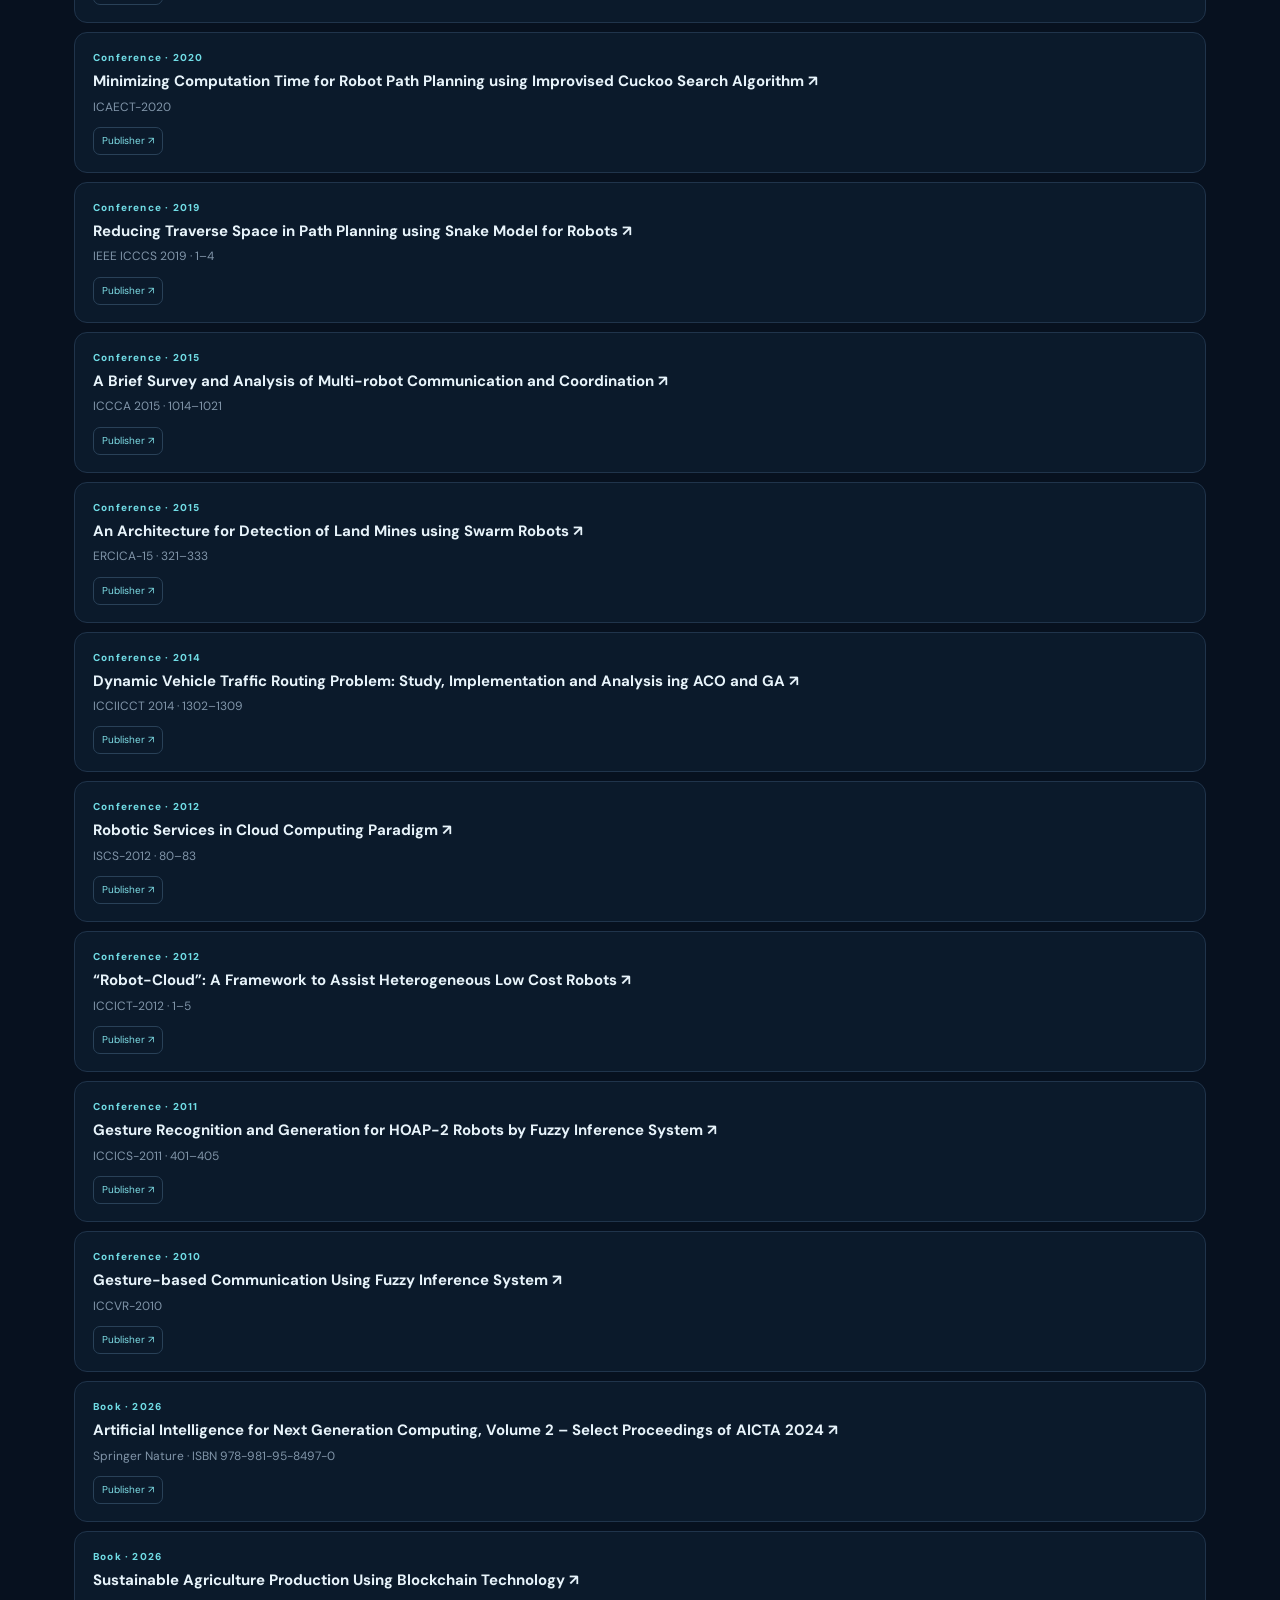
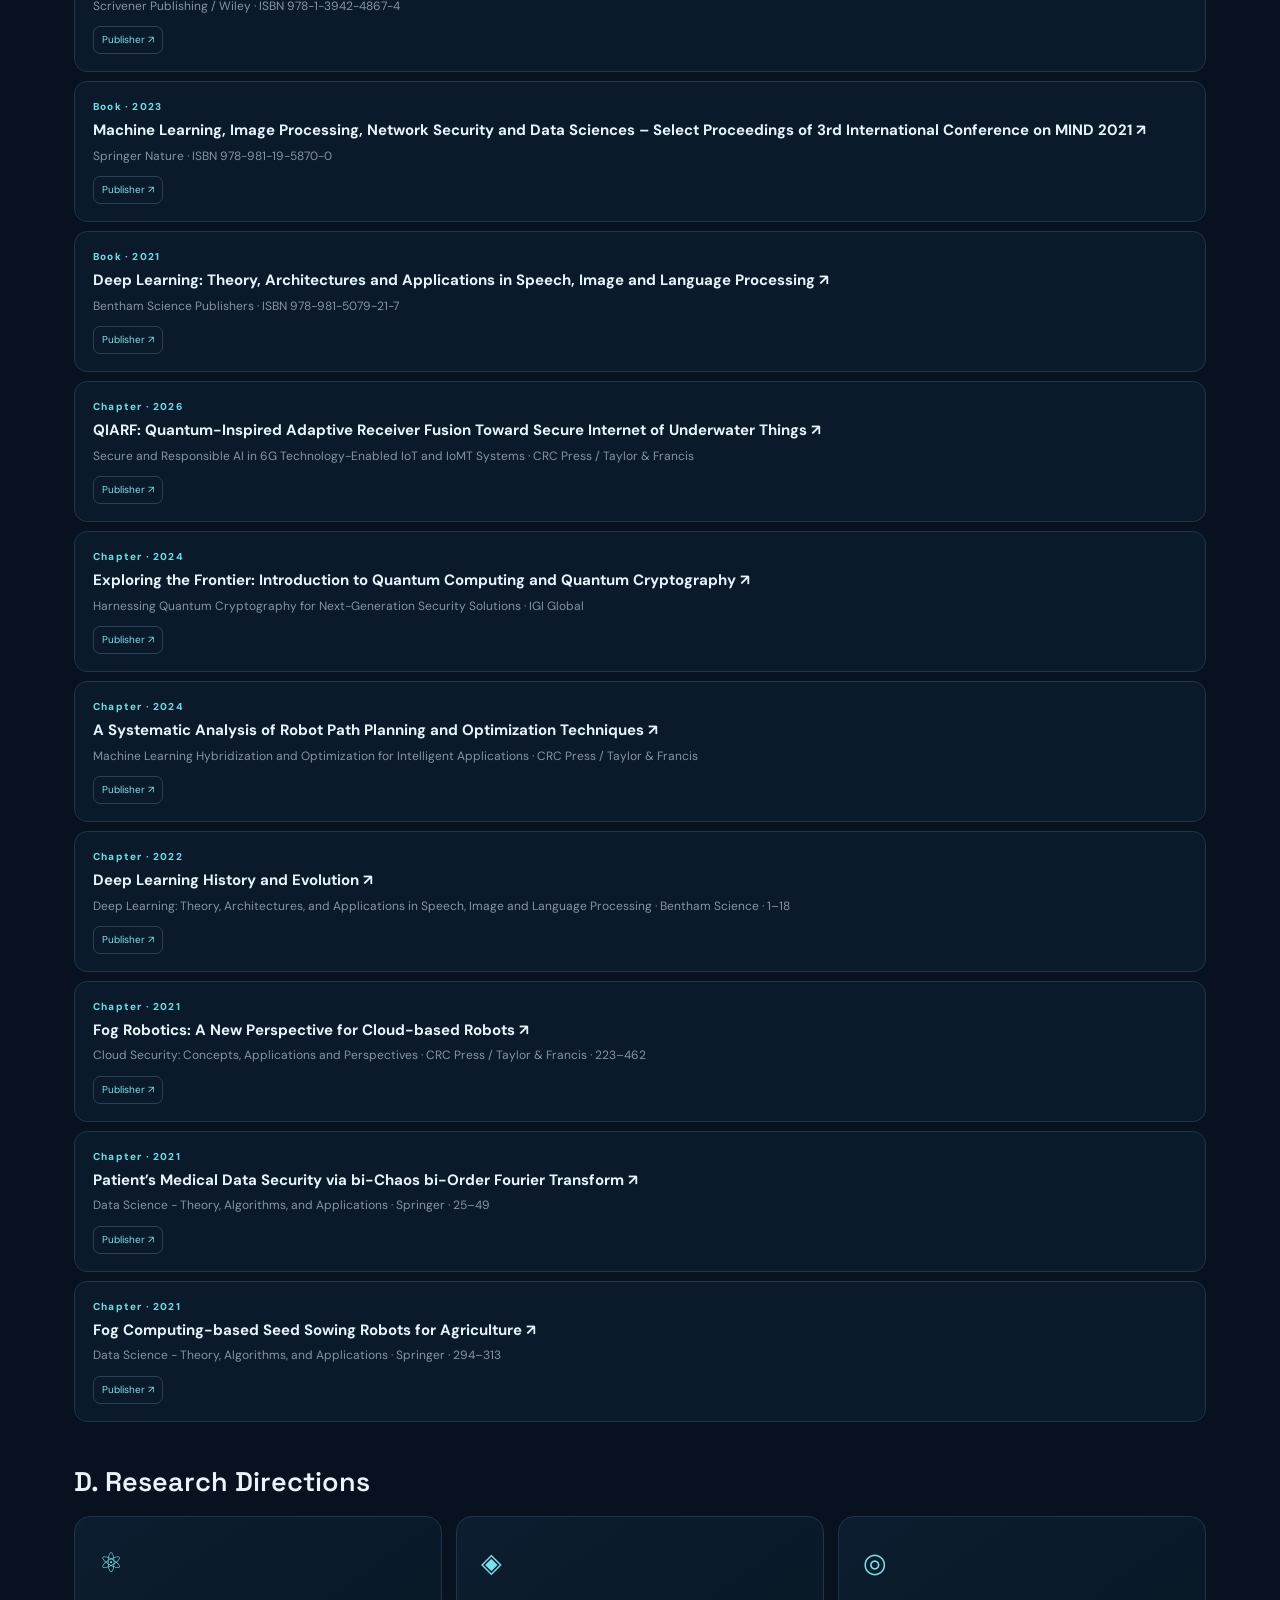
==== commit 5c6abe85: "Add original institutional logos to academic profile" ====
--- a/index.html
+++ b/index.html
@@ -6,6 +6,9 @@
 <title>Dr. Rajesh Doriya | Academic & Research Portfolio</title>
 <link rel="preconnect" href="https://fonts.googleapis.com"><link rel="preconnect" href="https://fonts.gstatic.com" crossorigin>
 <link href="https://fonts.googleapis.com/css2?family=DM+Sans:wght@400;500;600;700&family=Space+Grotesk:wght@500;600;700&display=swap" rel="stylesheet"><link rel="stylesheet" href="assets/style.css"><link rel="stylesheet" href="assets/refinements.css">
+<style>
+.facts .institution-fact{display:flex;align-items:center;gap:13px;min-height:78px;padding:10px 13px}.institution-fact img{width:52px;height:52px;object-fit:contain;flex:0 0 52px;background:#fff;border-radius:10px;padding:3px}.institution-fact .fact-text{min-width:0}.institution-fact b,.institution-fact span{display:block}.institution-fact span{color:#8296aa;font-size:13px}
+</style>
 </head>
 <body><div class="bg-grid"></div>
 <header class="site-header"><a class="brand" href="#home"><span>RD</span><b>RAJESH DORIYA</b></a><button class="menu" aria-label="Open menu">☰</button>
@@ -13,11 +16,11 @@
 <main>
 <section id="home" class="hero section"><div class="hero-copy"><div class="eyebrow">ACADEMIC • RESEARCHER • TECHNOLOGIST</div><h1>Dr. Rajesh<br><em>Doriya</em></h1><p class="role">Associate Professor &amp; Associate Dean (Academics)<br>Department of Information Technology<br>National Institute of Technology Raipur</p><p class="lead">Research at the intersection of <strong>Quantum Computing, Robotics, Artificial Intelligence, Secure Computing</strong> and intelligent autonomous systems.</p><div class="actions"><a class="btn primary" href="#research">Explore Research</a><a class="btn ghost" href="#contact">Get in Touch</a></div><div class="chips"><span>Quantum Computing</span><span>Robotics &amp; AI</span><span>Quantum Communication</span><span>Network Security</span><span>Cloud &amp; Distributed Computing</span><span>High Performance Computing</span></div></div><div class="hero-visual"><div class="orbit o1"></div><div class="orbit o2"></div><div class="initials-mark"><span>RD</span><small>NIT RAIPUR</small></div><div class="signal s1">QUANTUM</div><div class="signal s2">ROBOTICS</div><div class="signal s3">AI / SECURITY</div><div class="signal s4">HPC</div></div></section>
 <section class="section metrics-section"><div class="metric-grid"><article class="metric"><small>GUEST LECTURES</small><b>&gt;50</b><span>Guest Lectures Taken</span></article><article class="metric"><small>CONFERENCES</small><b>14</b><span>Conferences Organized</span></article><article class="metric"><small>WORKSHOPS</small><b>14</b><span>Workshops / FDPs / STTPs Organized</span></article><article class="metric"><small>RESEARCH OUTPUT</small><b>100+</b><span>Research Publications</span></article></div></section>
-<section id="about" class="section"><div class="section-head"><span>01 / ABOUT</span><h2>Profile &amp; Professional Journey</h2></div><div class="two-col"><article class="card bio"><h3>Academic Profile</h3><p>Dr. Rajesh Doriya is an Associate Professor in the Department of Information Technology at National Institute of Technology Raipur and serves as Associate Dean (Academics).</p><div class="facts"><div><b>Ph.D.</b><span>IIIT-Allahabad</span></div><div><b>M.Tech. (IT)</b><span>IIIT-Allahabad</span></div><div><b>B.E. (IT)</b><span>MITS-Gwalior</span></div><div><b>NIT Raipur</b><span>Since May 2013</span></div></div></article><article class="card"><h3>Professional Journey</h3><div class="timeline"><div><b>2006–2007</b><span>Lecturer, SRITS Datia</span></div><div><b>2008</b><span>6-week Research Project Internship, DRHR Lab, BARC, Mumbai</span></div><div><b>2009</b><span>6-month Research Project Internship, ISSA Lab, DRDO, New Delhi</span></div><div><b>2009–2010</b><span>Assistant Professor, KIET Ghaziabad</span></div><div><b>2013–Present</b><span>Associate Professor, NIT Raipur</span></div><div><b>Jan 2026–Present</b><span>Associate Dean (Academics), NIT Raipur</span></div></div></article></div></section>
+<section id="about" class="section"><div class="section-head"><span>01 / ABOUT</span><h2>Profile &amp; Professional Journey</h2></div><div class="two-col"><article class="card bio"><h3>Academic Profile</h3><p>Dr. Rajesh Doriya is an Associate Professor in the Department of Information Technology at National Institute of Technology Raipur and serves as Associate Dean (Academics).</p><div class="facts"><div class="institution-fact"><img src="https://mi.iiita.ac.in/images/index.jpg" alt="Official IIIT Allahabad logo"><div class="fact-text"><b>Ph.D.</b><span>IIIT-Allahabad</span></div></div><div class="institution-fact"><img src="https://mi.iiita.ac.in/images/index.jpg" alt="Official IIIT Allahabad logo"><div class="fact-text"><b>M.Tech. (IT)</b><span>IIIT-Allahabad</span></div></div><div class="institution-fact"><img src="https://www.mysarkarinaukri.com/files/imagecache/600x/files/images/mitsmono.jpg" alt="MITS Gwalior logo"><div class="fact-text"><b>B.E. (IT)</b><span>MITS-Gwalior</span></div></div><div class="institution-fact"><img src="https://nitrr.ac.in/contact.php/UBA/downloads/downloads/downloads/2024/notice/2022/images/nitrr.gif" alt="Official NIT Raipur logo"><div class="fact-text"><b>NIT Raipur</b><span>Since May 2013</span></div></div></div></article><article class="card"><h3>Professional Journey</h3><div class="timeline"><div><b>2006–2007</b><span>Lecturer, SRITS Datia</span></div><div><b>2008</b><span>6-week Research Project Internship, DRHR Lab, BARC, Mumbai</span></div><div><b>2009</b><span>6-month Research Project Internship, ISSA Lab, DRDO, New Delhi</span></div><div><b>2009–2010</b><span>Assistant Professor, KIET Ghaziabad</span></div><div><b>2013–Present</b><span>Associate Professor, NIT Raipur</span></div><div><b>Jan 2026–Present</b><span>Associate Dean (Academics), NIT Raipur</span></div></div></article></div></section>
 <section id="research" class="section"><div class="section-head"><span>02 / RESEARCH</span><h2>Research, Projects, Patents &amp; Publications</h2><p>The research portfolio is organized in the requested order: projects, patents, then publications, followed by research directions.</p></div>
 <h3 class="subheading">A. Research Projects</h3><div class="project-grid"><article class="project-card featured"><span>ONGOING · IITTNiF / NM-ICPS</span><h3>Design and Development of a Quantum-based PNT System for Underwater Robot Navigation</h3><p>Quantum-based positioning, navigation and timing for underwater robotic systems.</p><div><b>₹30.64 Lakhs</b><small>18 months</small></div></article><article class="project-card"><span>ONGOING</span><h3>Next Generation Tech-Agriculture for Vulnerable Tribal Community in Chhattisgarh</h3><p>Technology-enabled agriculture research with NMICPS TiHAN Foundation, IIT Hyderabad &amp; RNIT Solutions and Services Ltd.</p><div><b>₹25 Lakhs</b><small>12 months</small></div></article><article class="project-card"><span>COMPLETED</span><h3>Customized Welding Robot for Industrial Applications</h3><p>Design and development of an industrial welding robot.</p><div><b>₹3.96 Lakhs</b><small>18 months</small></div></article></div>
 <h3 class="subheading">B. Patents</h3><div class="patent-grid"><article class="patent-card"><span>INDIA · 27/04/2026</span><h3>A Decoherence-compensated Quantum Sensor Fusion System for Under Water Navigation and a Method Thereof</h3><p><b>Application No.:</b> 202621052290</p></article><article class="patent-card"><span>INDIA · 13/11/2025</span><h3>A System and Method for Simulating a High-Precision Quantum Clock with Quantum-Inspired Filtering and Environmental Noise Modelling</h3><p><b>Application No.:</b> 202521111006</p></article><article class="patent-card"><span>INDIA · 11/12/2024</span><h3>Blockchain-based Digital Passport and Decentralized Decision Support System for Precision Agricultural Monitoring</h3><p><b>Application No.:</b> 202421098031</p></article><article class="patent-card"><span>INDIA · 10/12/2023</span><h3>Artificial Intelligence Based device for Audio Amplification and Enhancement</h3><p><b>Application No.:</b> 375445-001</p></article><article class="patent-card"><span>INDIA · 17/02/2023</span><h3>Artificial Intelligence Based CCTV Camera For Smart City Surveillence</h3><p><b>Application No.:</b> 379577-001</p></article></div>
-<h3 class="subheading">C. Publications</h3><div class="profile-links"><a href="https://scholar.google.com/citations?user=agt4zPsAAAAJ&hl=en" target="_blank" rel="noopener">Google Scholar <small>agt4zPsAAAAJ ↗</small></a><a href="https://orcid.org/0000-0001-6375-4940" target="_blank" rel="noopener">ORCID <small>0000-0001-6375-4940 ↗</small></a><a href="https://dblp.org/pid/164/2025" target="_blank" rel="noopener">DBLP <small>Rajesh Doriya ↗</small></a><a href="https://www.researchgate.net/profile/Rajesh-Doriya-2" target="_blank" rel="noopener">ResearchGate <small>Research profile ↗</small></a><a href="https://github.com/rajeshdoriya" target="_blank" rel="noopener">GitHub <small>rajeshdoriya ↗</small></a><a href="https://www.nitrr.ac.in/viewdetails.php?q=it.rdoriya" target="_blank" rel="noopener">NIT Raipur <small>Official profile ↗</small></a></div><div class="filters"><input id="pubSearch" placeholder="Search publications, authors, venue..."><select id="pubType"><option value="all">All types</option><option>Journal</option><option>Conference</option><option>Book</option><option>Chapter</option></select><select id="pubYear"><option value="all">All years</option></select></div><div class="pub-note">Please Note: Each publication title links to its publisher location. A verified DOI link is shown wherever a DOI is available.</div><div id="pubList" class="pub-list"></div>
+<h3 class="subheading">C. Publications</h3><div class="profile-links"><a href="https://scholar.google.com/citations?user=agt4zPsAAAAJ&amp;hl=en" target="_blank" rel="noopener">Google Scholar <small>agt4zPsAAAAJ ↗</small></a><a href="https://orcid.org/0000-0001-6375-4940" target="_blank" rel="noopener">ORCID <small>0000-0001-6375-4940 ↗</small></a><a href="https://dblp.org/pid/164/2025" target="_blank" rel="noopener">DBLP <small>Rajesh Doriya ↗</small></a><a href="https://www.researchgate.net/profile/Rajesh-Doriya-2" target="_blank" rel="noopener">ResearchGate <small>Research profile ↗</small></a><a href="https://github.com/rajeshdoriya" target="_blank" rel="noopener">GitHub <small>rajeshdoriya ↗</small></a><a href="https://www.nitrr.ac.in/viewdetails.php?q=it.rdoriya" target="_blank" rel="noopener"><img src="https://nitrr.ac.in/contact.php/UBA/downloads/downloads/downloads/2024/notice/2022/images/nitrr.gif" alt="NIT Raipur logo" style="width:28px;height:28px;object-fit:contain;vertical-align:middle;margin-right:8px">NIT Raipur <small>Official profile ↗</small></a></div><div class="filters"><input id="pubSearch" placeholder="Search publications, authors, venue..."><select id="pubType"><option value="all">All types</option><option>Journal</option><option>Conference</option><option>Book</option><option>Chapter</option></select><select id="pubYear"><option value="all">All years</option></select></div><div class="pub-note">Please Note: Each publication title links to its publisher location. A verified DOI link is shown wherever a DOI is available.</div><div id="pubList" class="pub-list"></div>
 <h3 class="subheading">D. Research Directions</h3><div class="research-grid"><article><i>⚛</i><h3>Quantum Computing &amp; Communication</h3><p>Quantum networks, QKD/QSS, quantum cryptography, secure quantum communication and quantum-enabled systems.</p></article><article><i>◈</i><h3>Underwater Quantum PNT</h3><p>Quantum-enhanced positioning, navigation and timing, precision clocks, timing and sensor fusion for underwater robotics.</p></article><article><i>◎</i><h3>Robotics &amp; Autonomous Systems</h3><p>Cloud robotics, multi-robot coordination, path planning, autonomous navigation, swarm robotics and agricultural robotics.</p></article><article><i>⌁</i><h3>AI &amp; Soft Computing</h3><p>Machine learning, deep learning, optimization, intelligent sensing and data-driven autonomous systems.</p></article><article><i>⌘</i><h3>Network &amp; Cyber Security</h3><p>Cryptography, blockchain, IoT security, cyber-physical security and secure intelligent networks.</p></article><article><i>▣</i><h3>Distributed, Cloud &amp; HPC</h3><p>Distributed computing, cloud computing, high-performance computing and resource orchestration.</p></article></div></section>
 <section id="supervision" class="section"><div class="section-head"><span>03 / SUPERVISION</span><h2>Student supervision</h2><p>A dedicated portfolio of B.Tech., M.Tech. and Ph.D. research/project supervision.</p></div><div class="super-grid"><article><b>5</b><span>Ph.D. Completed</span></article><article><b>6</b><span>Ph.D. Ongoing</span></article><article><b>15</b><span>M.Tech. Completed</span></article><article><b>1</b><span>M.Tech. Ongoing</span></article><article class="wide"><b>48</b><span>B.Tech. Projects</span></article></div></section>
 <section id="teaching" class="section"><div class="section-head"><span>04 / TEACHING</span><h2>Courses taught</h2></div><div class="subtabs"><button class="active course-filter" data-level="all">All</button><button class="course-filter" data-level="UG">UG</button><button class="course-filter" data-level="PG">PG</button></div><div class="course-grid" id="courses"></div></section>
--- a/assets/style.css
+++ b/assets/style.css
@@ -1 +1 @@
-*{box-sizing:border-box}html{scroll-behavior:smooth}body{margin:0;background:#07111f;color:#eaf0f7;font-family:"DM Sans",sans-serif;line-height:1.6}.bg-grid{position:fixed;inset:0;pointer-events:none;opacity:.18;background-image:linear-gradient(rgba(85,205,219,.12) 1px,transparent 1px),linear-gradient(90deg,rgba(85,205,219,.12) 1px,transparent 1px);background-size:42px 42px;mask-image:linear-gradient(to bottom,black,transparent 75%)}.site-header{position:sticky;top:12px;z-index:20;max-width:1240px;margin:12px auto 0;padding:12px 16px;border:1px solid #21334a;background:rgba(7,17,31,.88);backdrop-filter:blur(18px);border-radius:16px;display:flex;align-items:center;justify-content:space-between}.brand{display:flex;gap:10px;align-items:center;color:#fff;text-decoration:none}.brand span{display:grid;place-items:center;width:34px;height:34px;border-radius:10px;background:#8fe3ec;color:#07111f;font-weight:800}.brand b{font:700 15px "Space Grotesk"}.site-header nav{display:flex;gap:4px;overflow:auto}.site-header nav a{color:#aebdce;text-decoration:none;padding:9px 10px;border-radius:9px;font-size:13px;white-space:nowrap}.site-header nav a:hover{color:#fff;background:#12263d}.menu{display:none;background:none;border:0;color:#fff;font-size:24px}.section{max-width:1180px;margin:0 auto;padding:92px 24px}.hero{min-height:calc(100vh - 90px);display:grid;grid-template-columns:1.15fr .85fr;align-items:center;gap:50px}.eyebrow,.section-head>span{color:#76dbe5;font-size:12px;letter-spacing:.18em;font-weight:800}.hero h1{font:700 clamp(58px,8vw,102px)/.9 "Space Grotesk";letter-spacing:-.06em;margin:14px 0}.hero h1 em{font-style:normal;color:#7de0e8}.role{font-size:19px;color:#cbd6e2}.lead{font-size:17px;color:#9cadbf;max-width:720px}.actions{display:flex;gap:12px;margin:28px 0}.btn{padding:12px 18px;border-radius:11px;text-decoration:none;font-weight:700}.primary{background:#8fe3ec;color:#07111f}.ghost{border:1px solid #2d425a;color:#dce7f2}.chips{display:flex;gap:8px;flex-wrap:wrap}.chips span{font-size:12px;color:#8ea2b8;border:1px solid #263b53;padding:6px 9px;border-radius:99px}.hero-visual{min-height:500px;position:relative;display:grid;place-items:center}.portrait{width:min(330px,70vw);aspect-ratio:1;border-radius:50%;border:1px solid #35526d;padding:14px;background:radial-gradient(circle,#18324a,#091625);box-shadow:0 0 90px rgba(75,220,231,.15)}.portrait.initials{display:grid;place-items:center}.portrait.initials span{font:700 clamp(74px,10vw,122px) "Space Grotesk";letter-spacing:-.08em;color:#8fe3ec;text-shadow:0 0 35px rgba(143,227,236,.2)}.initials-mark{position:relative;width:min(330px,70vw);aspect-ratio:1;border-radius:50%;border:2px solid #35526d;background:#091625 url('rajesh-doriya.svg') center/cover no-repeat;box-shadow:0 0 90px rgba(75,220,231,.15);z-index:2;overflow:hidden}.initials-mark span,.initials-mark small{display:none}.orbit{position:absolute;border:1px solid #2a536c;border-radius:50%;width:440px;height:440px;transform:rotate(25deg)}.o2{width:540px;height:240px;transform:rotate(-30deg)}.signal{position:absolute;border:1px solid #2a536c;background:#0c1c2d;padding:7px 10px;border-radius:8px;font-size:10px;letter-spacing:.13em;color:#7fe0e8;z-index:3}.s1{top:16%;right:8%}.s2{bottom:20%;left:6%}.s3{bottom:9%;right:15%}.section-head{margin-bottom:28px}.section-head h2{font:600 clamp(34px,5vw,56px)/1.05 "Space Grotesk";letter-spacing:-.04em;margin:7px 0 10px}.section-head p{color:#8fa1b4;max-width:800px}.metric-grid{display:grid;grid-template-columns:repeat(4,1fr);gap:14px}.metric,.super-grid article{border:1px solid #20344b;background:#0b1a2b;border-radius:16px;padding:22px}.metric small{color:#5f809a;font-size:10px;letter-spacing:.14em}.metric b{display:block;font:700 40px "Space Grotesk";margin:8px 0}.metric span,.super-grid span{color:#92a5b8;font-size:13px}.hero-metrics{grid-template-columns:repeat(3,1fr);margin-top:28px}.hero-metrics .metric{padding:17px}.hero-metrics .metric b{font-size:34px;margin:5px 0}.metric-note,.note{margin-top:14px;padding:12px 14px;border-left:2px solid #76dbe5;background:#0a1929;color:#8397aa;font-size:12px}.two-col{display:grid;grid-template-columns:1fr 1fr;gap:16px}.card{border:1px solid #20344b;background:#0b1a2b;border-radius:16px;padding:24px}.card h3{margin-top:0;font:600 23px "Space Grotesk"}.bio p,.card p,.card li{color:#94a7ba}.facts{display:grid;grid-template-columns:1fr 1fr;gap:10px;margin-top:24px}.facts div{padding:13px;border:1px solid #1d3045;border-radius:11px}.facts b,.facts span{display:block}.facts span{color:#8296aa;font-size:13px}.timeline{border-left:1px solid #31536d;padding-left:20px}.timeline div{position:relative;margin:0 0 19px}.timeline div:before{content:"";position:absolute;left:-25px;top:7px;width:8px;height:8px;background:#80dfe7;border-radius:50%;box-shadow:0 0 0 4px #0b1a2b}.timeline b,.timeline span{display:block}.timeline b{color:#76dbe5;font-size:12px}.timeline span{color:#b8c6d4}.research-subsection{margin-top:42px}.research-subsection:first-of-type{margin-top:0}.subsection-label{color:#76dbe5;font-size:11px;letter-spacing:.18em;font-weight:800}.subsection-title{font:600 30px "Space Grotesk";margin:5px 0 17px}.section-note{color:#8fa1b4;max-width:800px}.research-grid{display:grid;grid-template-columns:repeat(3,1fr);gap:14px}.research-grid article{padding:24px;border:1px solid #20344b;border-radius:16px;background:linear-gradient(145deg,#0c1d2f,#091624);min-height:220px}.research-grid i{font-style:normal;font-size:27px;color:#7ce0e8}.research-grid h3{font:600 20px "Space Grotesk"}.research-grid p{color:#8fa2b6;font-size:14px}.profile-links{display:grid;grid-template-columns:repeat(3,1fr);gap:10px;margin-bottom:16px}.profile-links a{padding:15px;border:1px solid #21364c;border-radius:12px;color:#dce7f2;text-decoration:none;background:#0b1a2b}.profile-links a:hover{border-color:#65d5df}.profile-links small{display:block;color:#71869b;margin-top:3px}.filters{display:grid;grid-template-columns:1fr 160px 150px;gap:10px;margin:14px 0}.filters input,.filters select{background:#091827;border:1px solid #284059;color:#dce6ef;padding:12px;border-radius:10px}.pub-list{display:grid;gap:9px}.pub{padding:17px 18px;border:1px solid #20344b;border-radius:13px;background:#0b1a2b}.pub .tag{font-size:10px;letter-spacing:.12em;color:#70dce5;font-weight:800}.pub h3{margin:5px 0;font-size:15px;line-height:1.45}.pub p{margin:0;color:#8195a9;font-size:12px}.subtabs{display:flex;gap:7px;margin-bottom:18px}.subtabs button{background:#0b1a2b;border:1px solid #294057;color:#94a8bb;padding:9px 13px;border-radius:9px;cursor:pointer}.subtabs button.active{background:#8fe3ec;color:#07111f;border-color:#8fe3ec}.project-grid{display:grid;grid-template-columns:1.3fr 1fr 1fr;gap:14px}.project-card{border:1px solid #20344b;background:#0b1a2b;border-radius:16px;padding:22px}.project-card.featured{background:linear-gradient(145deg,#103043,#0b1a2b);border-color:#356b78}.project-card span,.patent-card span{font-size:10px;color:#73dce5;letter-spacing:.12em;font-weight:800}.project-card h3,.patent-card h3{font:600 21px "Space Grotesk"}.project-card p,.patent-card p{color:#8fa2b6;font-size:13px}.project-card div{display:flex;justify-content:space-between;margin-top:20px}.project-card small{color:#8296a9}.patent-grid{display:grid;grid-template-columns:repeat(2,1fr);gap:14px}.patent-card{border:1px solid #3a3451;background:linear-gradient(145deg,#11172a,#0b1a2b);border-radius:16px;padding:22px}.patent-card:last-child{grid-column:span 2}.patent-card p{margin-bottom:0}.compact-card{max-width:520px}.hidden{display:none}.super-grid{display:grid;grid-template-columns:repeat(4,1fr);gap:14px}.super-grid article{text-align:center}.super-grid article b{display:block;font:700 38px "Space Grotesk";color:#e9f4fa}.super-grid .wide{grid-column:span 4}.course-grid{display:grid;grid-template-columns:repeat(4,1fr);gap:12px}.course{padding:18px;border:1px solid #20344b;background:#0b1a2b;border-radius:13px}.course b{font-size:14px}.course span{display:block;color:#73dce5;font-size:10px;letter-spacing:.12em;margin-top:7px}.academic-grid{display:grid;grid-template-columns:1fr 1fr;gap:14px}.academic-grid ul{padding-left:20px}.contact{padding-bottom:70px}.contact-grid{display:grid;grid-template-columns:1.3fr 1fr;gap:20px}.contact-grid h3{font:600 28px "Space Grotesk"}.contact-grid p{color:#93a7b9}.contact-grid a{display:block;color:#76dbe5;text-decoration:none;margin:10px 0}footer{max-width:1180px;margin:auto;padding:28px 24px;border-top:1px solid #1e3146;color:#657b90;font-size:12px}@media(max-width:900px){.site-header nav{display:none}.menu{display:block}.site-header.open nav{display:flex;position:absolute;left:10px;right:10px;top:60px;flex-direction:column;background:#0b1a2b;border:1px solid #23394f;padding:10px;border-radius:12px}.hero,.two-col,.contact-grid{grid-template-columns:1fr}.hero{padding-top:60px}.hero-visual{min-height:360px}.metric-grid,.research-grid,.project-grid,.course-grid{grid-template-columns:1fr 1fr}.hero-metrics{grid-template-columns:1fr 1fr 1fr}.profile-links{grid-template-columns:1fr 1fr}.patent-grid{grid-template-columns:1fr}.patent-card:last-child{grid-column:auto}.super-grid{grid-template-columns:1fr 1fr}.super-grid .wide{grid-column:span 2}.academic-grid{grid-template-columns:1fr}}@media(max-width:600px){.section{padding:68px 16px}.hero h1{font-size:55px}.metric-grid,.research-grid,.project-grid,.course-grid,.profile-links,.filters{grid-template-columns:1fr}.hero-metrics{grid-template-columns:1fr}.patent-grid{grid-template-columns:1fr}.patent-card:last-child{grid-column:auto}.super-grid{grid-template-columns:1fr 1fr}.super-grid .wide{grid-column:span 2}.site-header{margin:8px}.hero-visual{min-height:300px}.orbit{width:300px;height:300px}.o2{width:340px;height:170px}.initials-mark{width:min(300px,76vw)}}+*{box-sizing:border-box}html{scroll-behavior:smooth}body{margin:0;background:#07111f;color:#eaf0f7;font-family:"DM Sans",sans-serif;line-height:1.6}.bg-grid{position:fixed;inset:0;pointer-events:none;opacity:.18;background-image:linear-gradient(rgba(85,205,219,.12) 1px,transparent 1px),linear-gradient(90deg,rgba(85,205,219,.12) 1px,transparent 1px);background-size:42px 42px;mask-image:linear-gradient(to bottom,black,transparent 75%)}.site-header{position:sticky;top:12px;z-index:20;max-width:1240px;margin:12px auto 0;padding:12px 16px;border:1px solid #21334a;background:rgba(7,17,31,.88);backdrop-filter:blur(18px);border-radius:16px;display:flex;align-items:center;justify-content:space-between}.brand{display:flex;gap:10px;align-items:center;color:#fff;text-decoration:none}.brand span{display:grid;place-items:center;width:34px;height:34px;border-radius:10px;background:#8fe3ec;color:#07111f;font-weight:800}.brand b{font:700 15px "Space Grotesk"}.site-header nav{display:flex;gap:4px;overflow:auto}.site-header nav a{color:#aebdce;text-decoration:none;padding:9px 10px;border-radius:9px;font-size:13px;white-space:nowrap}.site-header nav a:hover{color:#fff;background:#12263d}.menu{display:none;background:none;border:0;color:#fff;font-size:24px}.section{max-width:1180px;margin:0 auto;padding:92px 24px}.hero{min-height:calc(100vh - 90px);display:grid;grid-template-columns:1.15fr .85fr;align-items:center;gap:50px}.eyebrow,.section-head>span{color:#76dbe5;font-size:12px;letter-spacing:.18em;font-weight:800}.hero h1{font:700 clamp(58px,8vw,102px)/.9 "Space Grotesk";letter-spacing:-.06em;margin:14px 0}.hero h1 em{font-style:normal;color:#7de0e8}.role{font-size:19px;color:#cbd6e2}.lead{font-size:17px;color:#9cadbf;max-width:720px}.actions{display:flex;gap:12px;margin:28px 0}.btn{padding:12px 18px;border-radius:11px;text-decoration:none;font-weight:700}.primary{background:#8fe3ec;color:#07111f}.ghost{border:1px solid #2d425a;color:#dce7f2}.chips{display:flex;gap:8px;flex-wrap:wrap}.chips span{font-size:12px;color:#8ea2b8;border:1px solid #263b53;padding:6px 9px;border-radius:99px}.hero-visual{min-height:500px;position:relative;display:grid;place-items:center}.portrait{width:min(330px,70vw);aspect-ratio:1;border-radius:50%;border:1px solid #35526d;padding:14px;background:radial-gradient(circle,#18324a,#091625);box-shadow:0 0 90px rgba(75,220,231,.15)}.portrait.initials{display:grid;place-items:center}.portrait.initials span{font:700 clamp(74px,10vw,122px) "Space Grotesk";letter-spacing:-.08em;color:#8fe3ec;text-shadow:0 0 35px rgba(143,227,236,.2)}.initials-mark{position:relative;width:min(330px,70vw);aspect-ratio:1;border-radius:50%;border:2px solid #35526d;background:#091625 url('rajesh-doriya.svg') center/cover no-repeat;box-shadow:0 0 90px rgba(75,220,231,.15);z-index:2;overflow:hidden}.initials-mark span,.initials-mark small{display:none}.orbit{position:absolute;border:1px solid #2a536c;border-radius:50%;width:440px;height:440px;transform:rotate(25deg)}.o2{width:540px;height:240px;transform:rotate(-30deg)}.signal{position:absolute;border:1px solid #2a536c;background:#0c1c2d;padding:7px 10px;border-radius:8px;font-size:10px;letter-spacing:.13em;color:#7fe0e8;z-index:3}.s1{top:16%;right:8%}.s2{bottom:20%;left:6%}.s3{bottom:9%;right:15%}.s4{top:45%;right:1%}.section-head{margin-bottom:28px}.section-head h2{font:600 clamp(34px,5vw,56px)/1.05 "Space Grotesk";letter-spacing:-.04em;margin:7px 0 10px}.section-head p{color:#8fa1b4;max-width:800px}.metric-grid{display:grid;grid-template-columns:repeat(4,1fr);gap:14px}.metric,.super-grid article{border:1px solid #20344b;background:#0b1a2b;border-radius:16px;padding:22px}.metric small{color:#5f809a;font-size:10px;letter-spacing:.14em}.metric b{display:block;font:700 40px "Space Grotesk";margin:8px 0}.metric span,.super-grid span{color:#92a5b8;font-size:13px}.hero-metrics{grid-template-columns:repeat(3,1fr);margin-top:28px}.hero-metrics .metric{padding:17px}.hero-metrics .metric b{font-size:34px;margin:5px 0}.metric-note,.note{margin-top:14px;padding:12px 14px;border-left:2px solid #76dbe5;background:#0a1929;color:#8397aa;font-size:12px}.two-col{display:grid;grid-template-columns:1fr 1fr;gap:16px}.card{border:1px solid #20344b;background:#0b1a2b;border-radius:16px;padding:24px}.card h3{margin-top:0;font:600 23px "Space Grotesk"}.bio p,.card p,.card li{color:#94a7ba}.facts{display:grid;grid-template-columns:1fr 1fr;gap:10px;margin-top:24px}.facts div{padding:13px;border:1px solid #1d3045;border-radius:11px}.facts b,.facts span{display:block}.facts span{color:#8296aa;font-size:13px}.timeline{border-left:1px solid #31536d;padding-left:20px}.timeline div{position:relative;margin:0 0 19px}.timeline div:before{content:"";position:absolute;left:-25px;top:7px;width:8px;height:8px;background:#80dfe7;border-radius:50%;box-shadow:0 0 0 4px #0b1a2b}.timeline b,.timeline span{display:block}.timeline b{color:#76dbe5;font-size:12px}.timeline span{color:#b8c6d4}.research-subsection{margin-top:42px}.research-subsection:first-of-type{margin-top:0}.subsection-label{color:#76dbe5;font-size:11px;letter-spacing:.18em;font-weight:800}.subsection-title{font:600 30px "Space Grotesk";margin:5px 0 17px}.section-note{color:#8fa1b4;max-width:800px}.research-grid{display:grid;grid-template-columns:repeat(3,1fr);gap:14px}.research-grid article{padding:24px;border:1px solid #20344b;border-radius:16px;background:linear-gradient(145deg,#0c1d2f,#091624);min-height:220px}.research-grid i{font-style:normal;font-size:27px;color:#7ce0e8}.research-grid h3{font:600 20px "Space Grotesk"}.research-grid p{color:#8fa2b6;font-size:14px}.profile-links{display:grid;grid-template-columns:repeat(3,1fr);gap:10px;margin-bottom:16px}.profile-links a{padding:15px;border:1px solid #21364c;border-radius:12px;color:#dce7f2;text-decoration:none;background:#0b1a2b}.profile-links a:hover{border-color:#65d5df}.profile-links small{display:block;color:#71869b;margin-top:3px}.filters{display:grid;grid-template-columns:1fr 160px 150px;gap:10px;margin:14px 0}.filters input,.filters select{background:#091827;border:1px solid #284059;color:#dce6ef;padding:12px;border-radius:10px}.pub-list{display:grid;gap:9px}.pub{padding:17px 18px;border:1px solid #20344b;border-radius:13px;background:#0b1a2b}.pub .tag{font-size:10px;letter-spacing:.12em;color:#70dce5;font-weight:800}.pub h3{margin:5px 0;font-size:15px;line-height:1.45}.pub p{margin:0;color:#8195a9;font-size:12px}.subtabs{display:flex;gap:7px;margin-bottom:18px}.subtabs button{background:#0b1a2b;border:1px solid #294057;color:#94a8bb;padding:9px 13px;border-radius:9px;cursor:pointer}.subtabs button.active{background:#8fe3ec;color:#07111f;border-color:#8fe3ec}.project-grid{display:grid;grid-template-columns:1.3fr 1fr 1fr;gap:14px}.project-card{border:1px solid #20344b;background:#0b1a2b;border-radius:16px;padding:22px}.project-card.featured{background:linear-gradient(145deg,#103043,#0b1a2b);border-color:#356b78}.project-card span,.patent-card span{font-size:10px;color:#73dce5;letter-spacing:.12em;font-weight:800}.project-card h3,.patent-card h3{font:600 21px "Space Grotesk"}.project-card p,.patent-card p{color:#8fa2b6;font-size:13px}.project-card div{display:flex;justify-content:space-between;margin-top:20px}.project-card small{color:#8296a9}.patent-grid{display:grid;grid-template-columns:repeat(2,1fr);gap:14px}.patent-card{border:1px solid #3a3451;background:linear-gradient(145deg,#11172a,#0b1a2b);border-radius:16px;padding:22px}.patent-card:last-child{grid-column:span 2}.patent-card p{margin-bottom:0}.compact-card{max-width:520px}.hidden{display:none}.super-grid{display:grid;grid-template-columns:repeat(4,1fr);gap:14px}.super-grid article{text-align:center}.super-grid article b{display:block;font:700 38px "Space Grotesk";color:#e9f4fa}.super-grid .wide{grid-column:span 4}.course-grid{display:grid;grid-template-columns:repeat(4,1fr);gap:12px}.course{padding:18px;border:1px solid #20344b;background:#0b1a2b;border-radius:13px}.course b{font-size:14px}.course span{display:block;color:#73dce5;font-size:10px;letter-spacing:.12em;margin-top:7px}.academic-grid{display:grid;grid-template-columns:1fr 1fr;gap:14px}.academic-grid ul{padding-left:20px}.contact{padding-bottom:70px}.contact-grid{display:grid;grid-template-columns:1.3fr 1fr;gap:20px}.contact-grid h3{font:600 28px "Space Grotesk"}.contact-grid p{color:#93a7b9}.contact-grid a{display:block;color:#76dbe5;text-decoration:none;margin:10px 0}footer{max-width:1180px;margin:auto;padding:28px 24px;border-top:1px solid #1e3146;color:#657b90;font-size:12px}@media(max-width:900px){.site-header nav{display:none}.menu{display:block}.site-header.open nav{display:flex;position:absolute;left:10px;right:10px;top:60px;flex-direction:column;background:#0b1a2b;border:1px solid #23394f;padding:10px;border-radius:12px}.hero,.two-col,.contact-grid{grid-template-columns:1fr}.hero{padding-top:60px}.hero-visual{min-height:360px}.metric-grid,.research-grid,.project-grid,.course-grid{grid-template-columns:1fr 1fr}.hero-metrics{grid-template-columns:1fr 1fr 1fr}.profile-links{grid-template-columns:1fr 1fr}.patent-grid{grid-template-columns:1fr}.patent-card:last-child{grid-column:auto}.super-grid{grid-template-columns:1fr 1fr}.super-grid .wide{grid-column:span 2}.academic-grid{grid-template-columns:1fr}}@media(max-width:600px){.section{padding:68px 16px}.hero h1{font-size:55px}.metric-grid,.research-grid,.project-grid,.course-grid,.profile-links,.filters{grid-template-columns:1fr}.hero-metrics{grid-template-columns:1fr}.patent-grid{grid-template-columns:1fr}.patent-card:last-child{grid-column:auto}.super-grid{grid-template-columns:1fr 1fr}.super-grid .wide{grid-column:span 2}.site-header{margin:8px}.hero-visual{min-height:300px}.orbit{width:300px;height:300px}.o2{width:340px;height:170px}.initials-mark{width:min(300px,76vw)}}
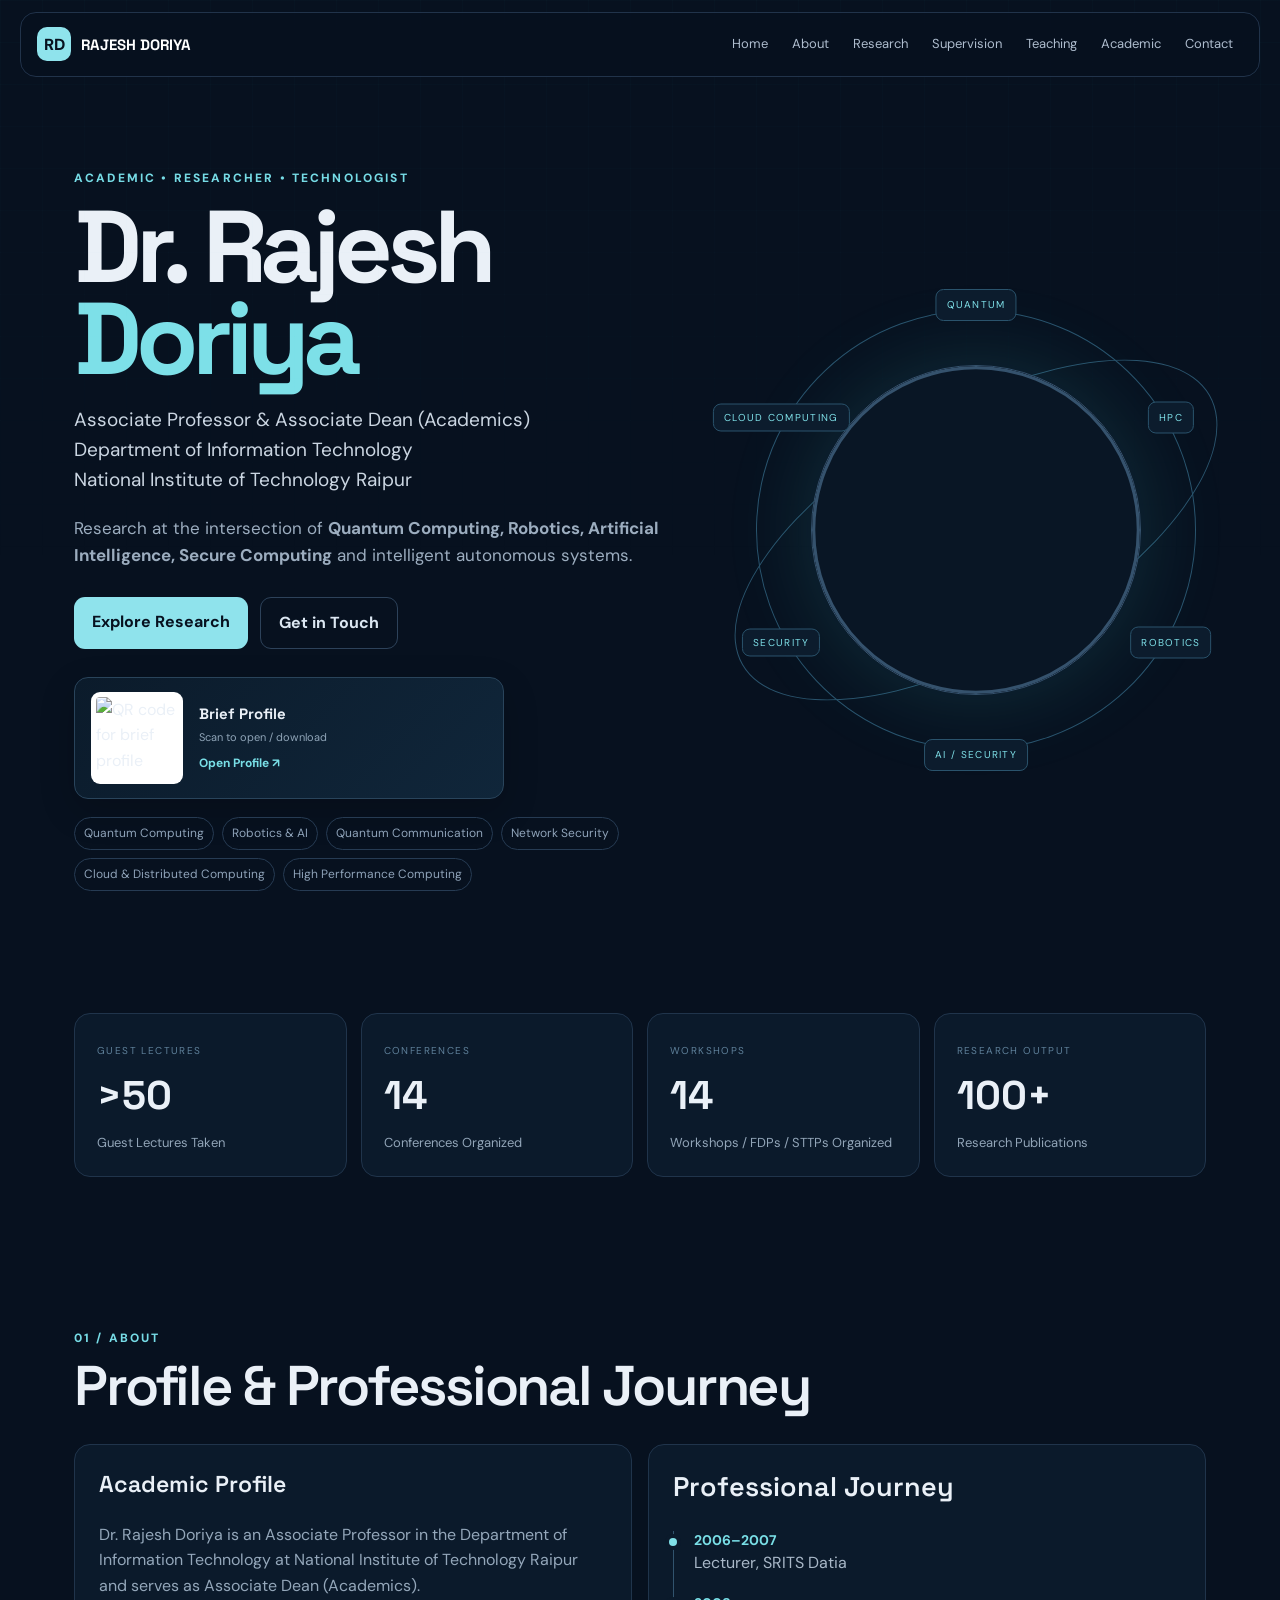
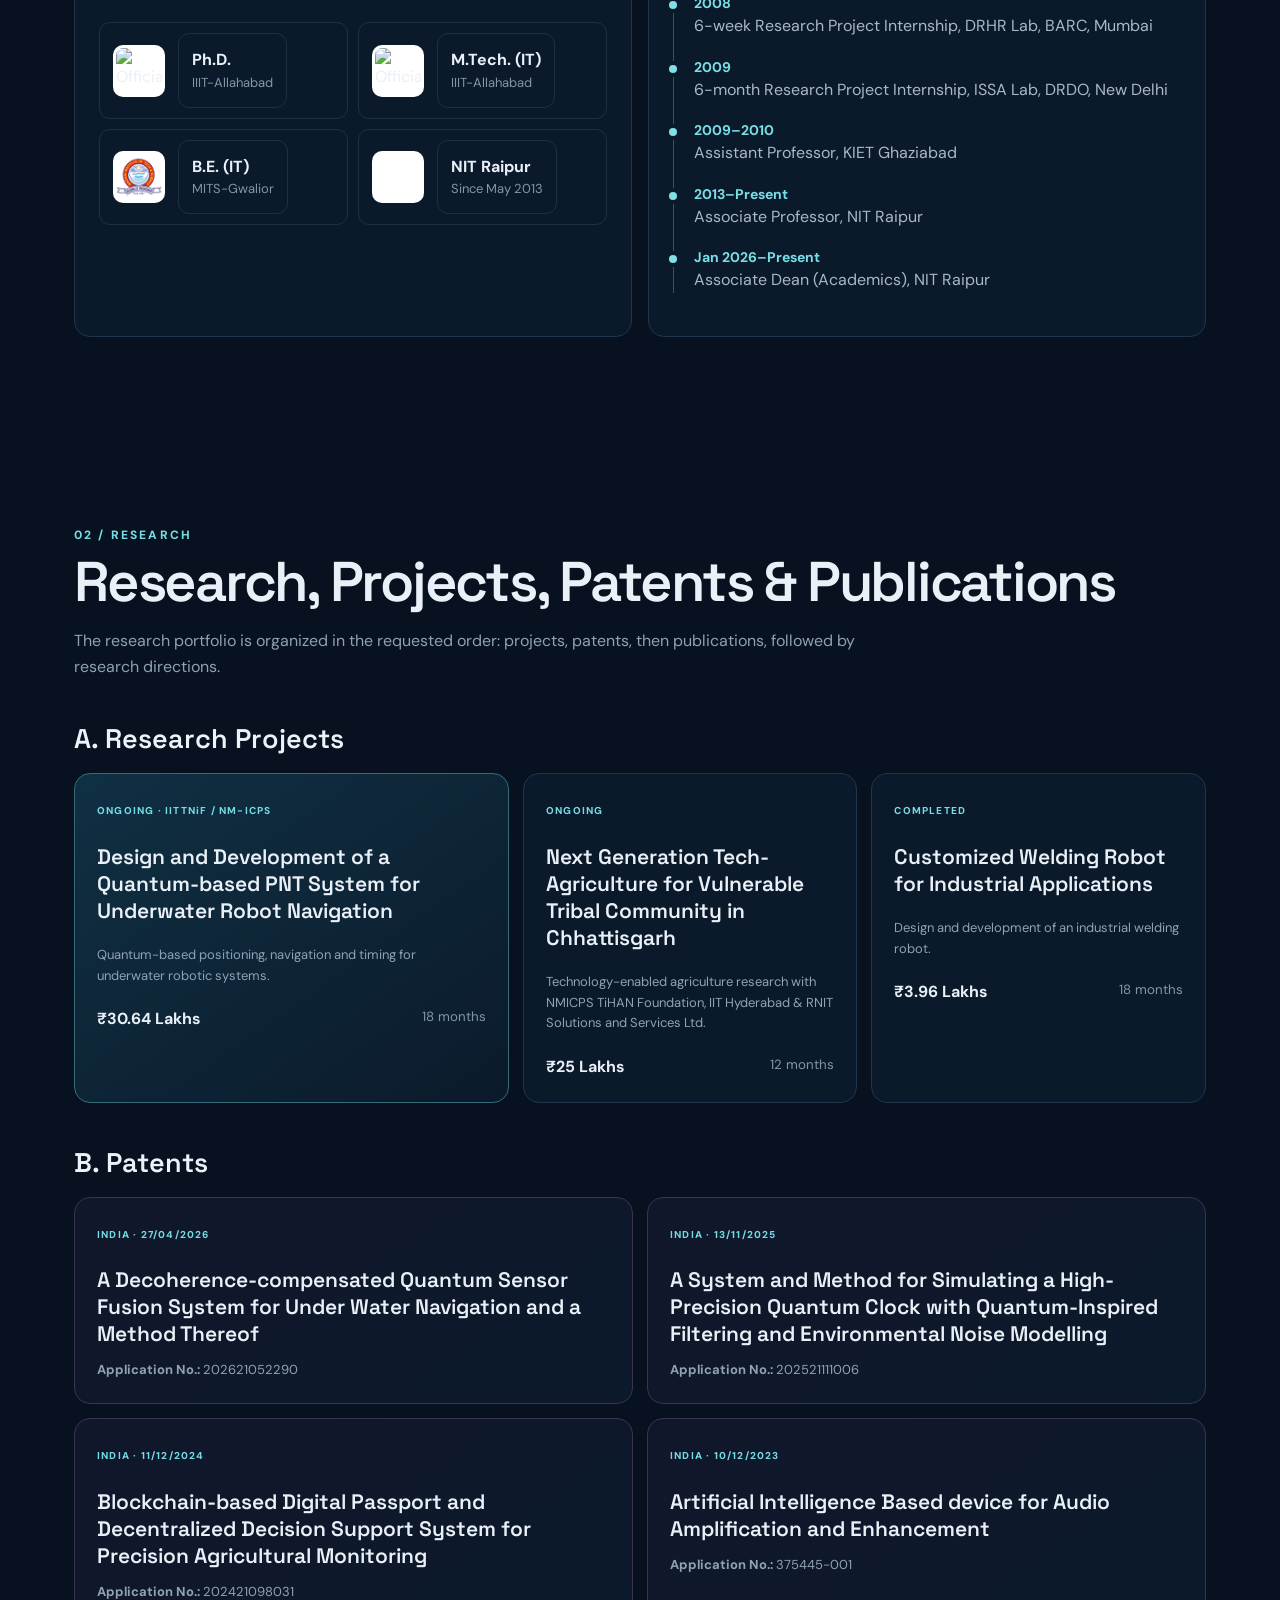
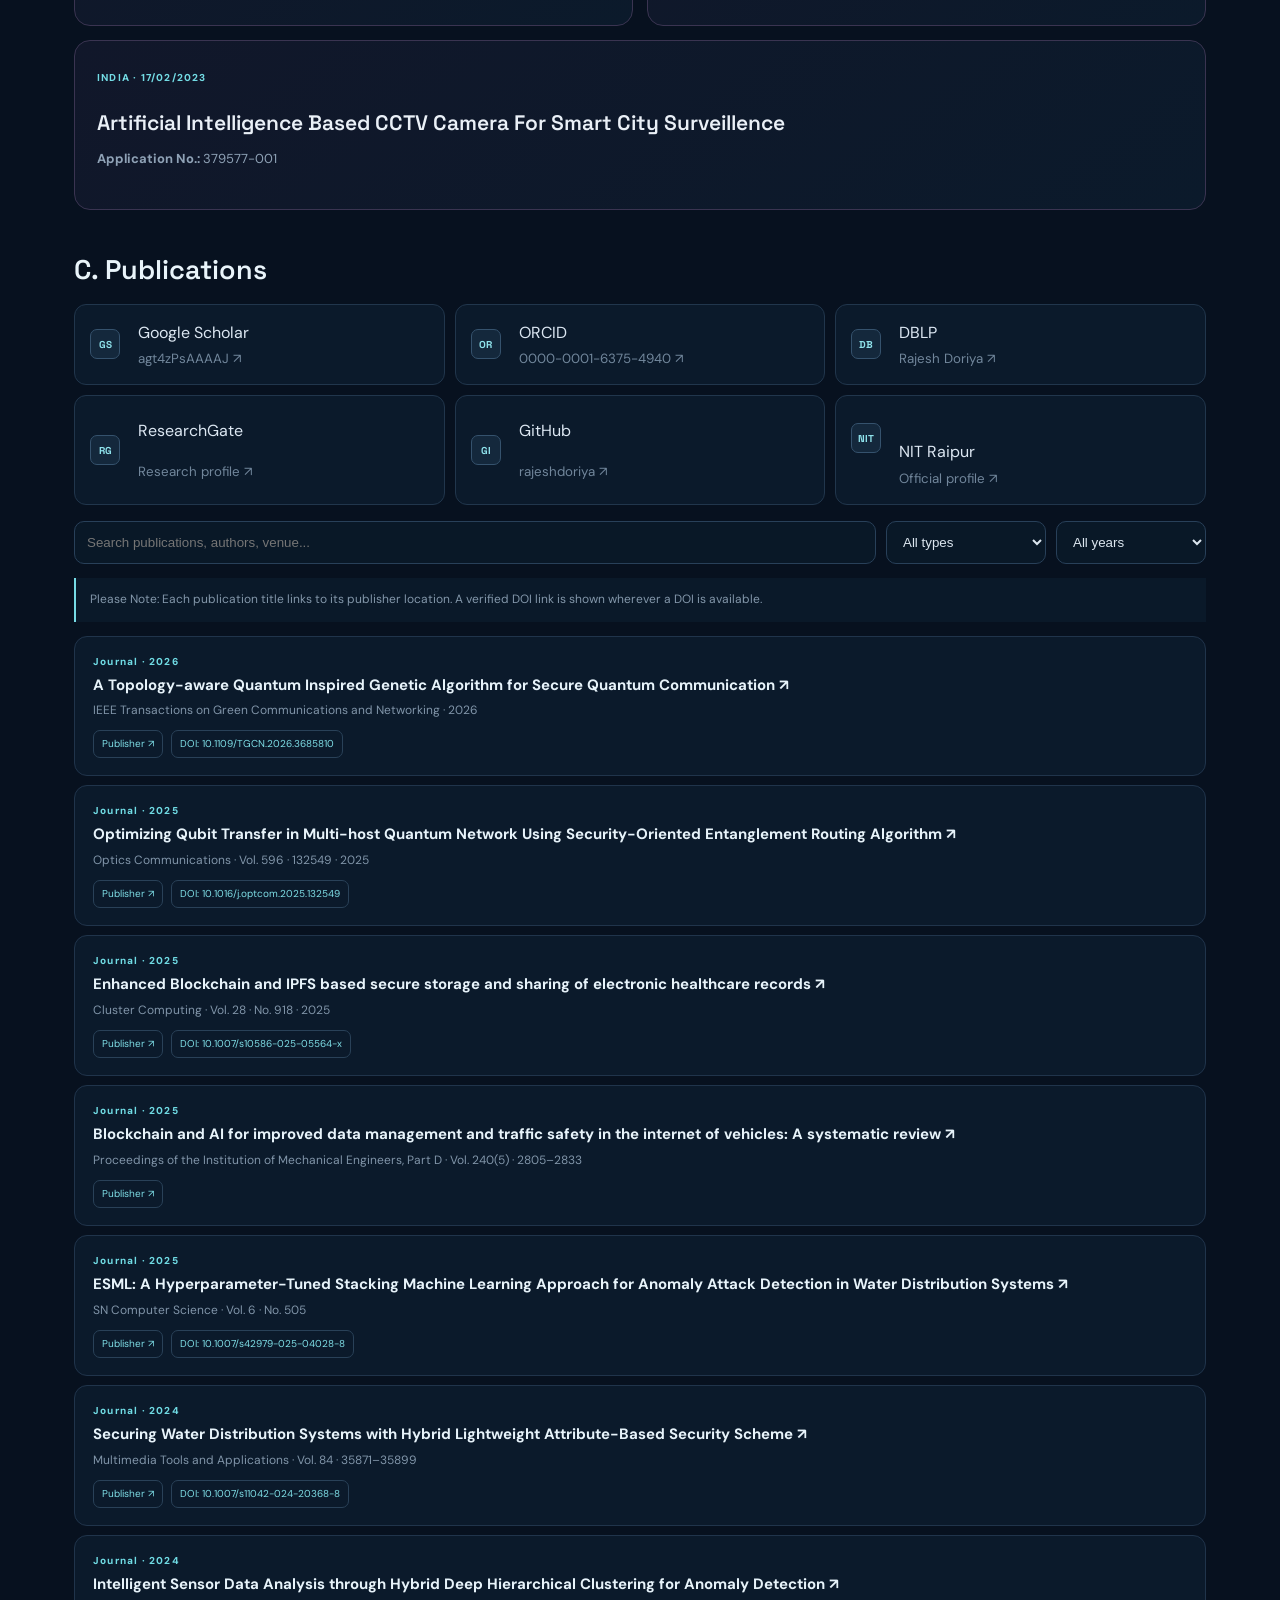
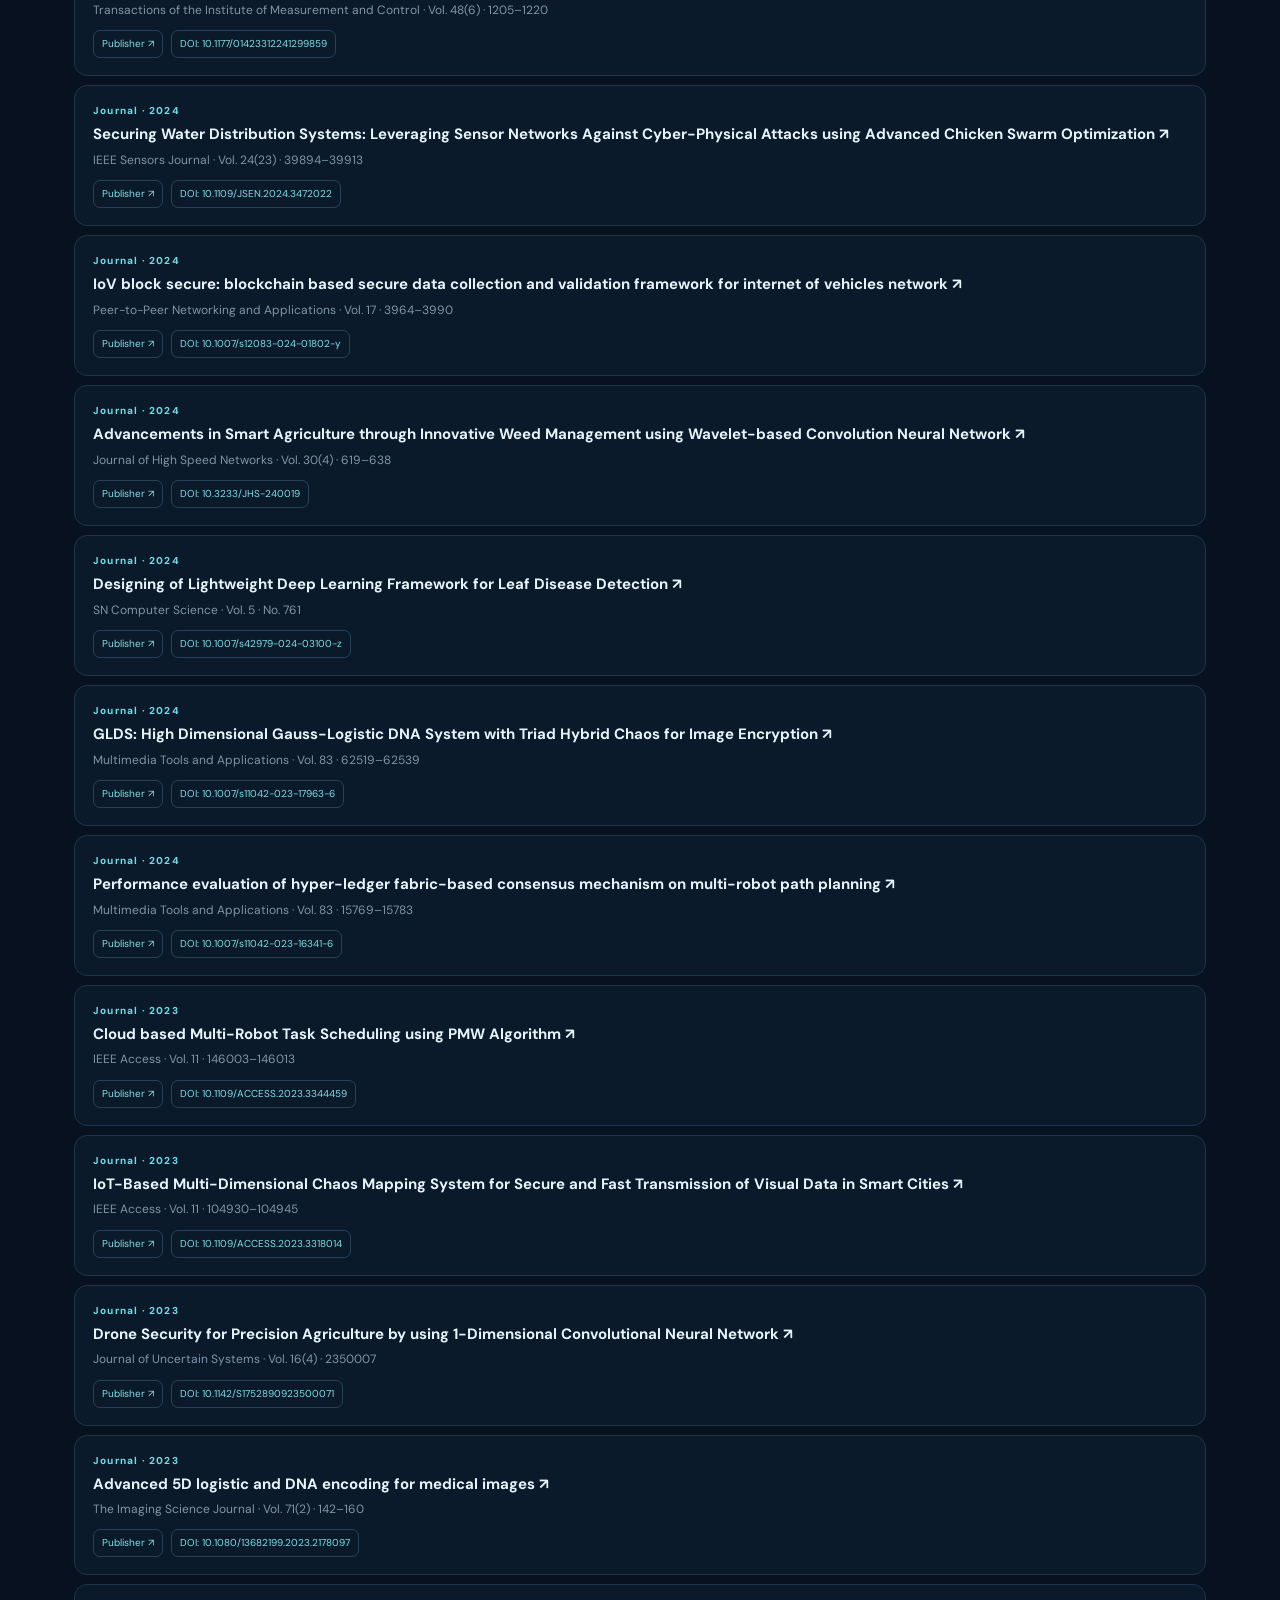
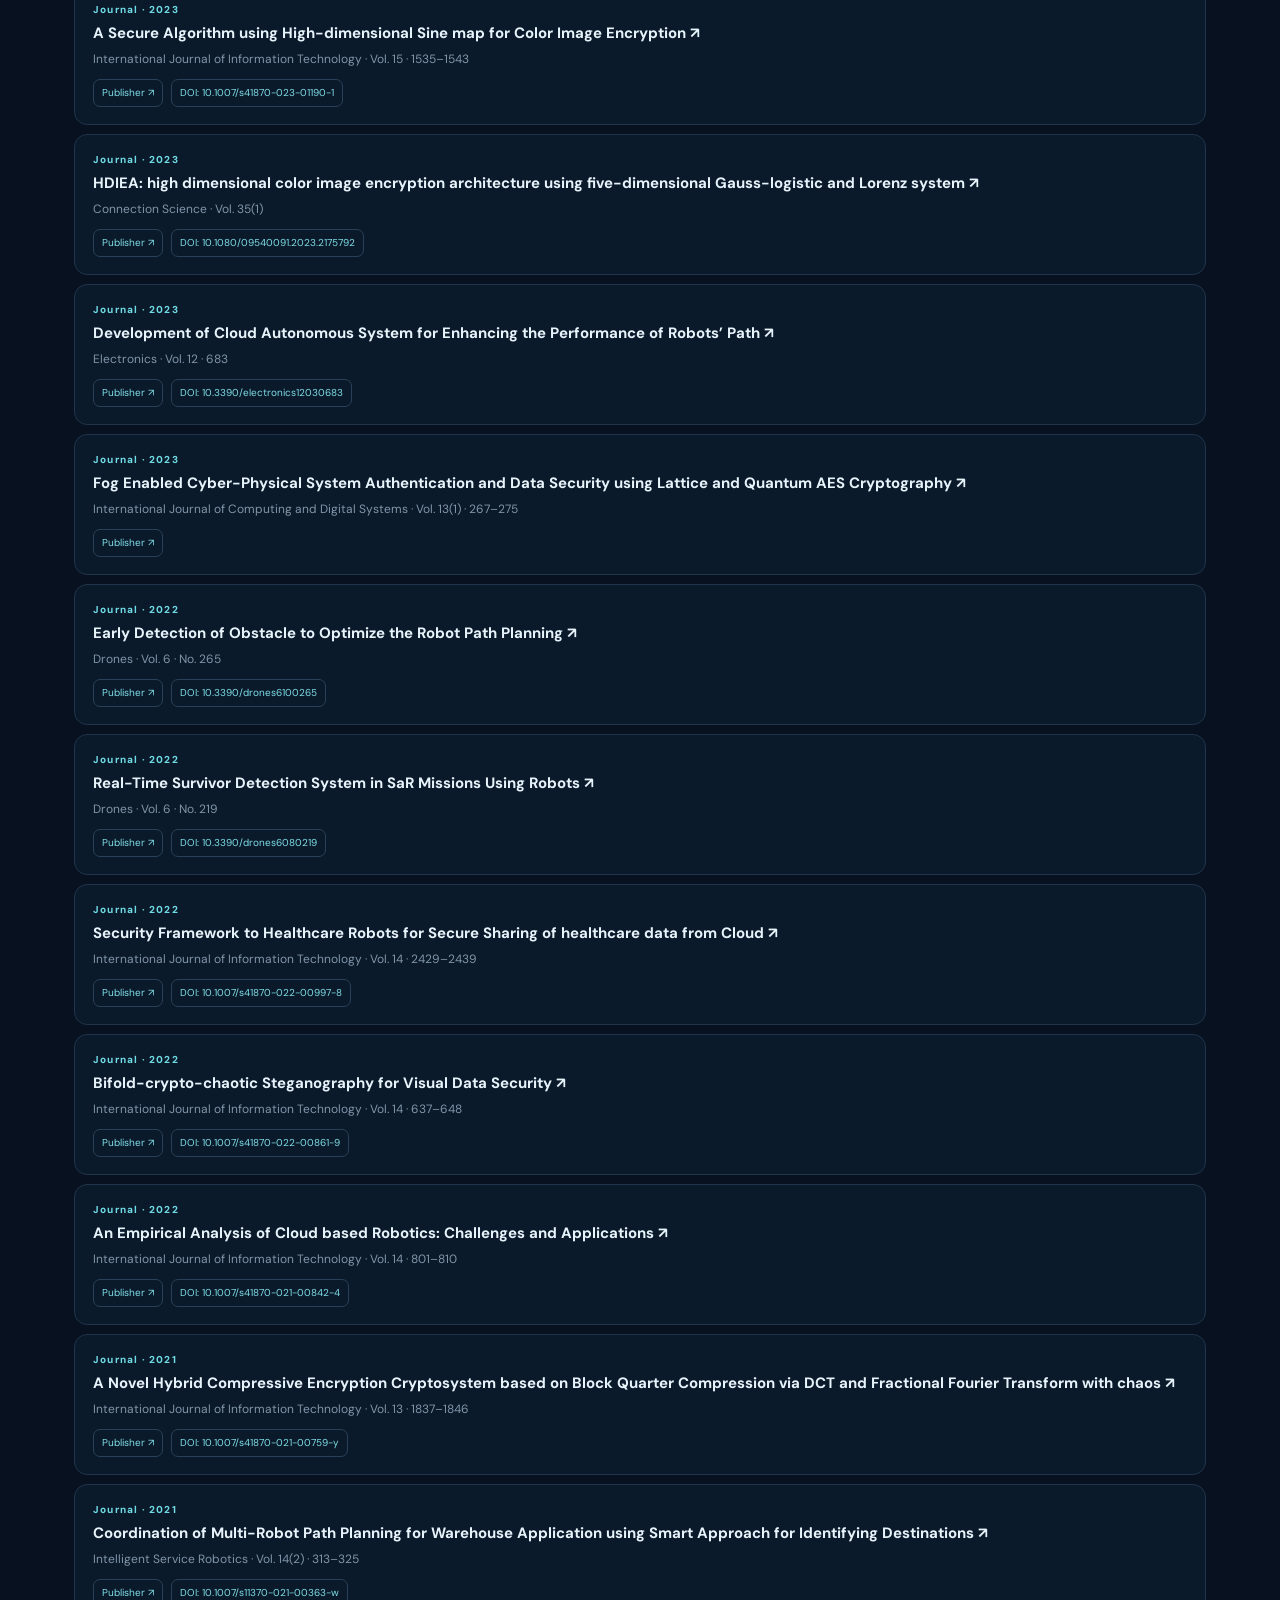
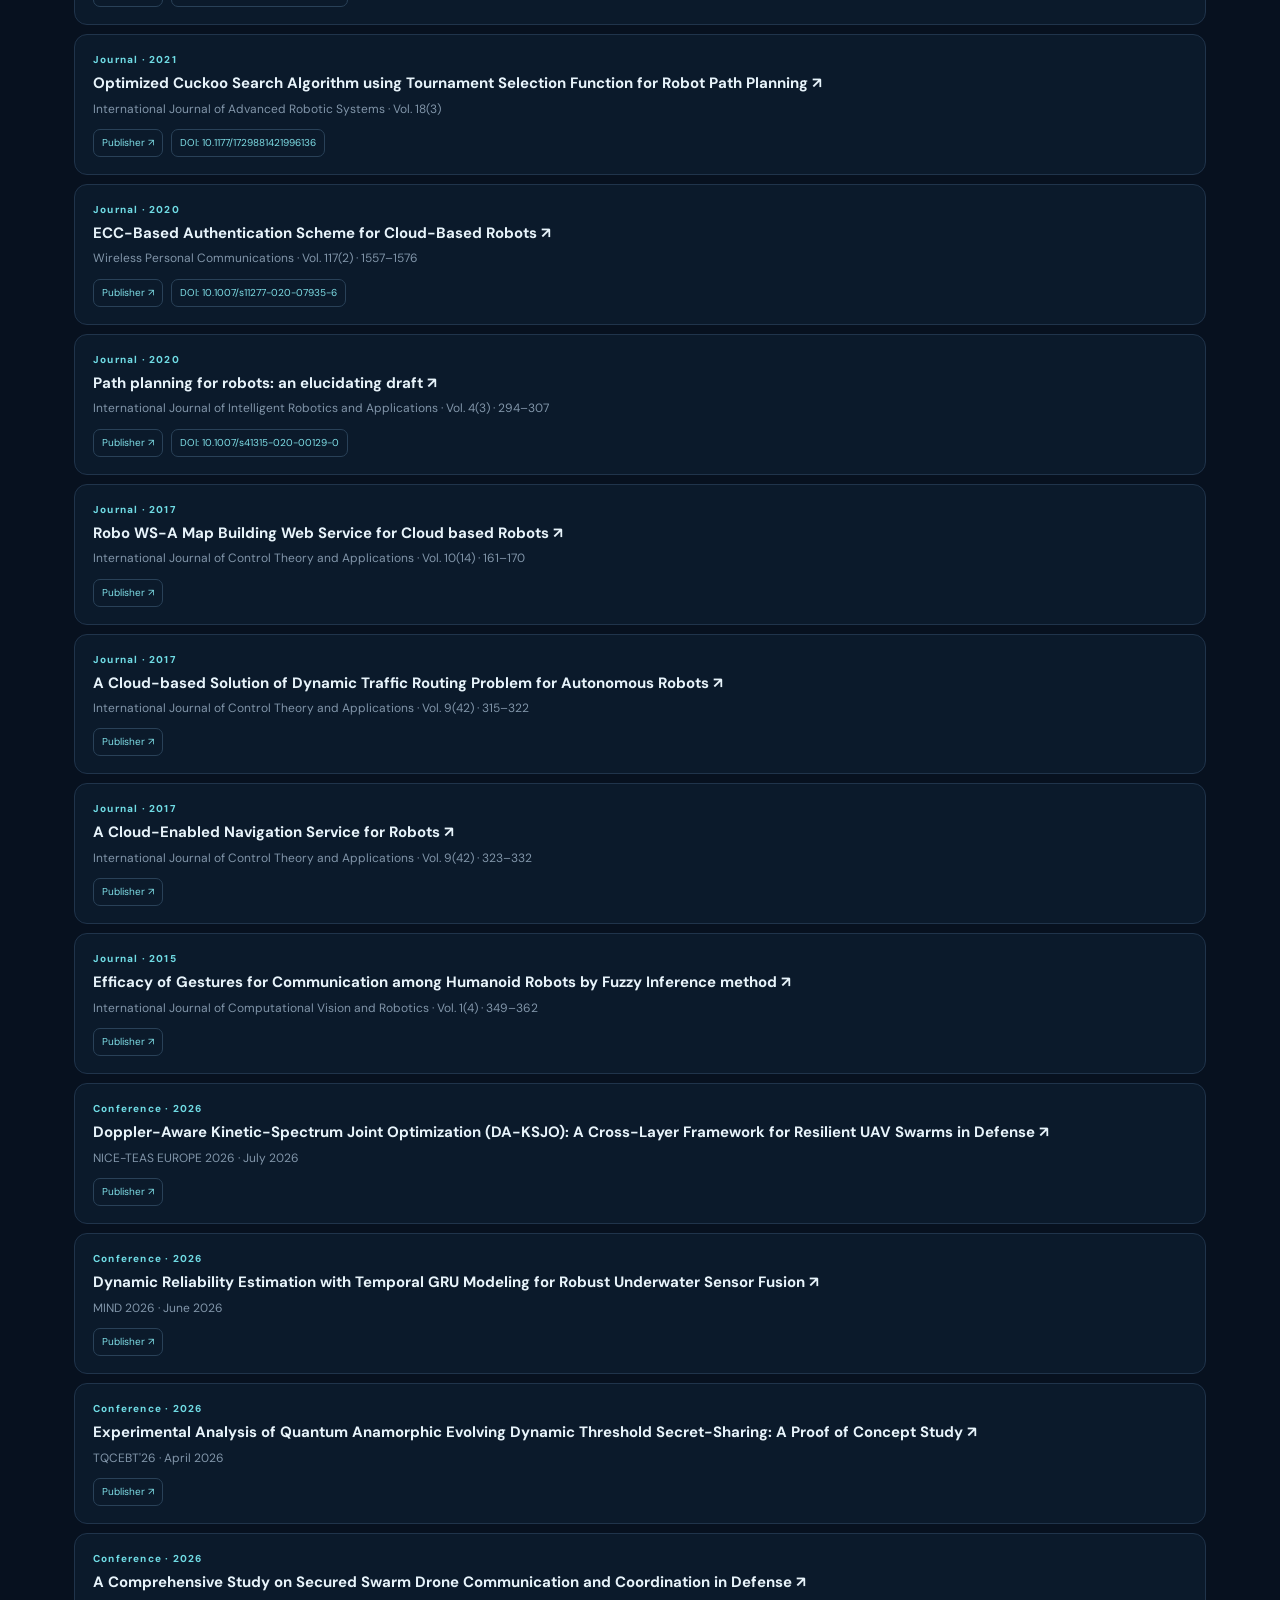
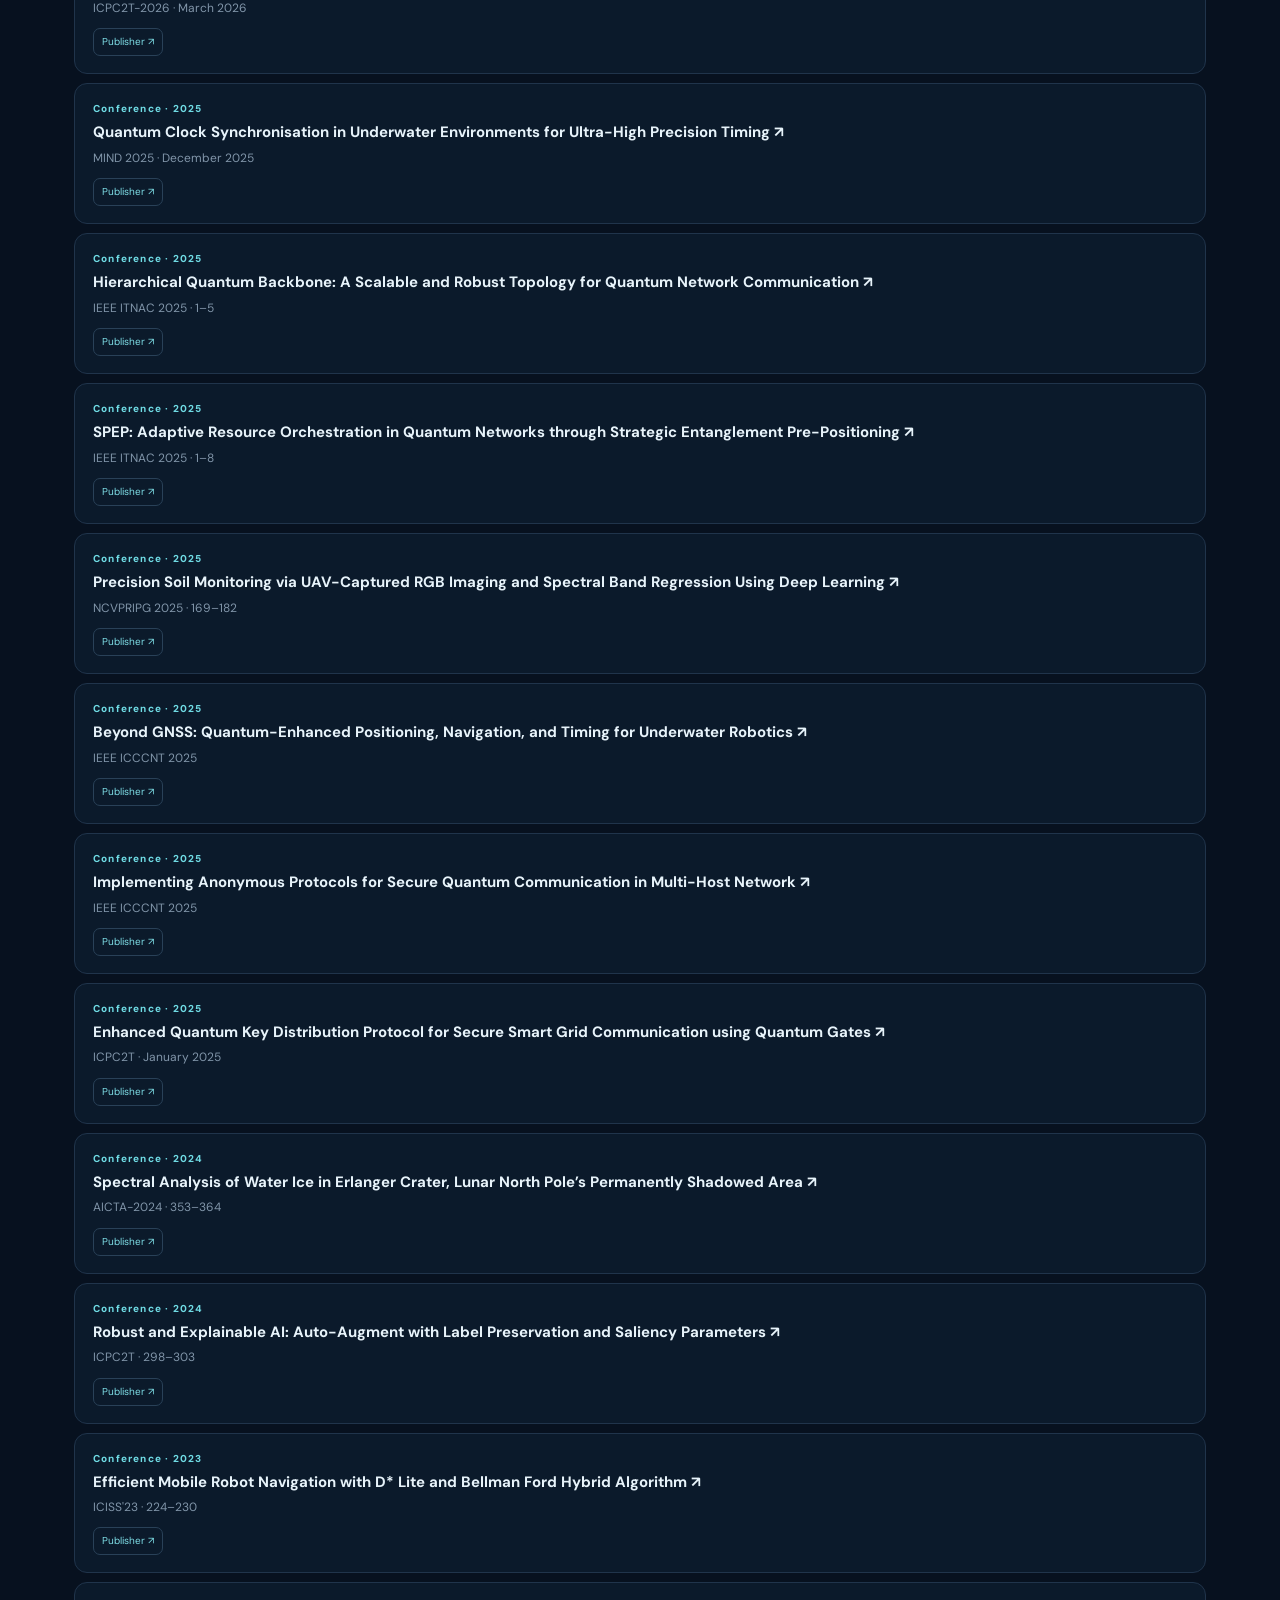
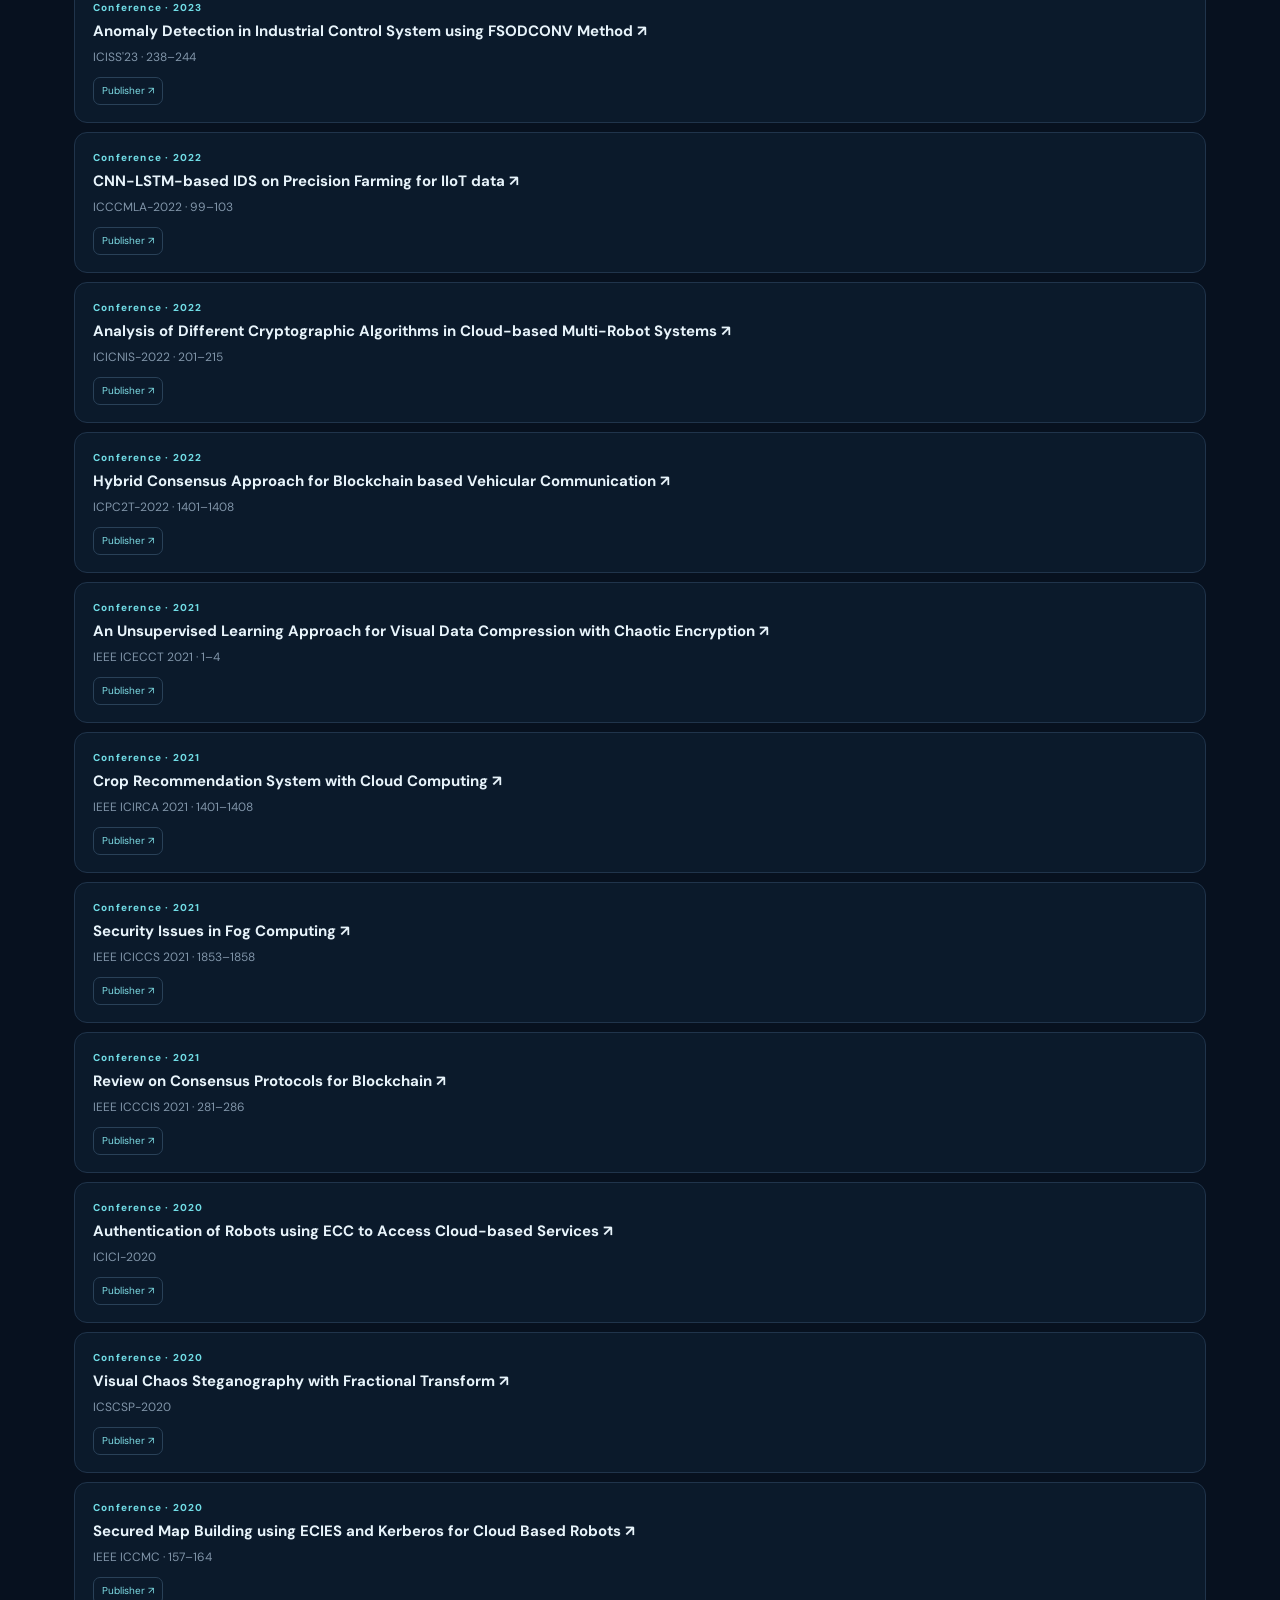
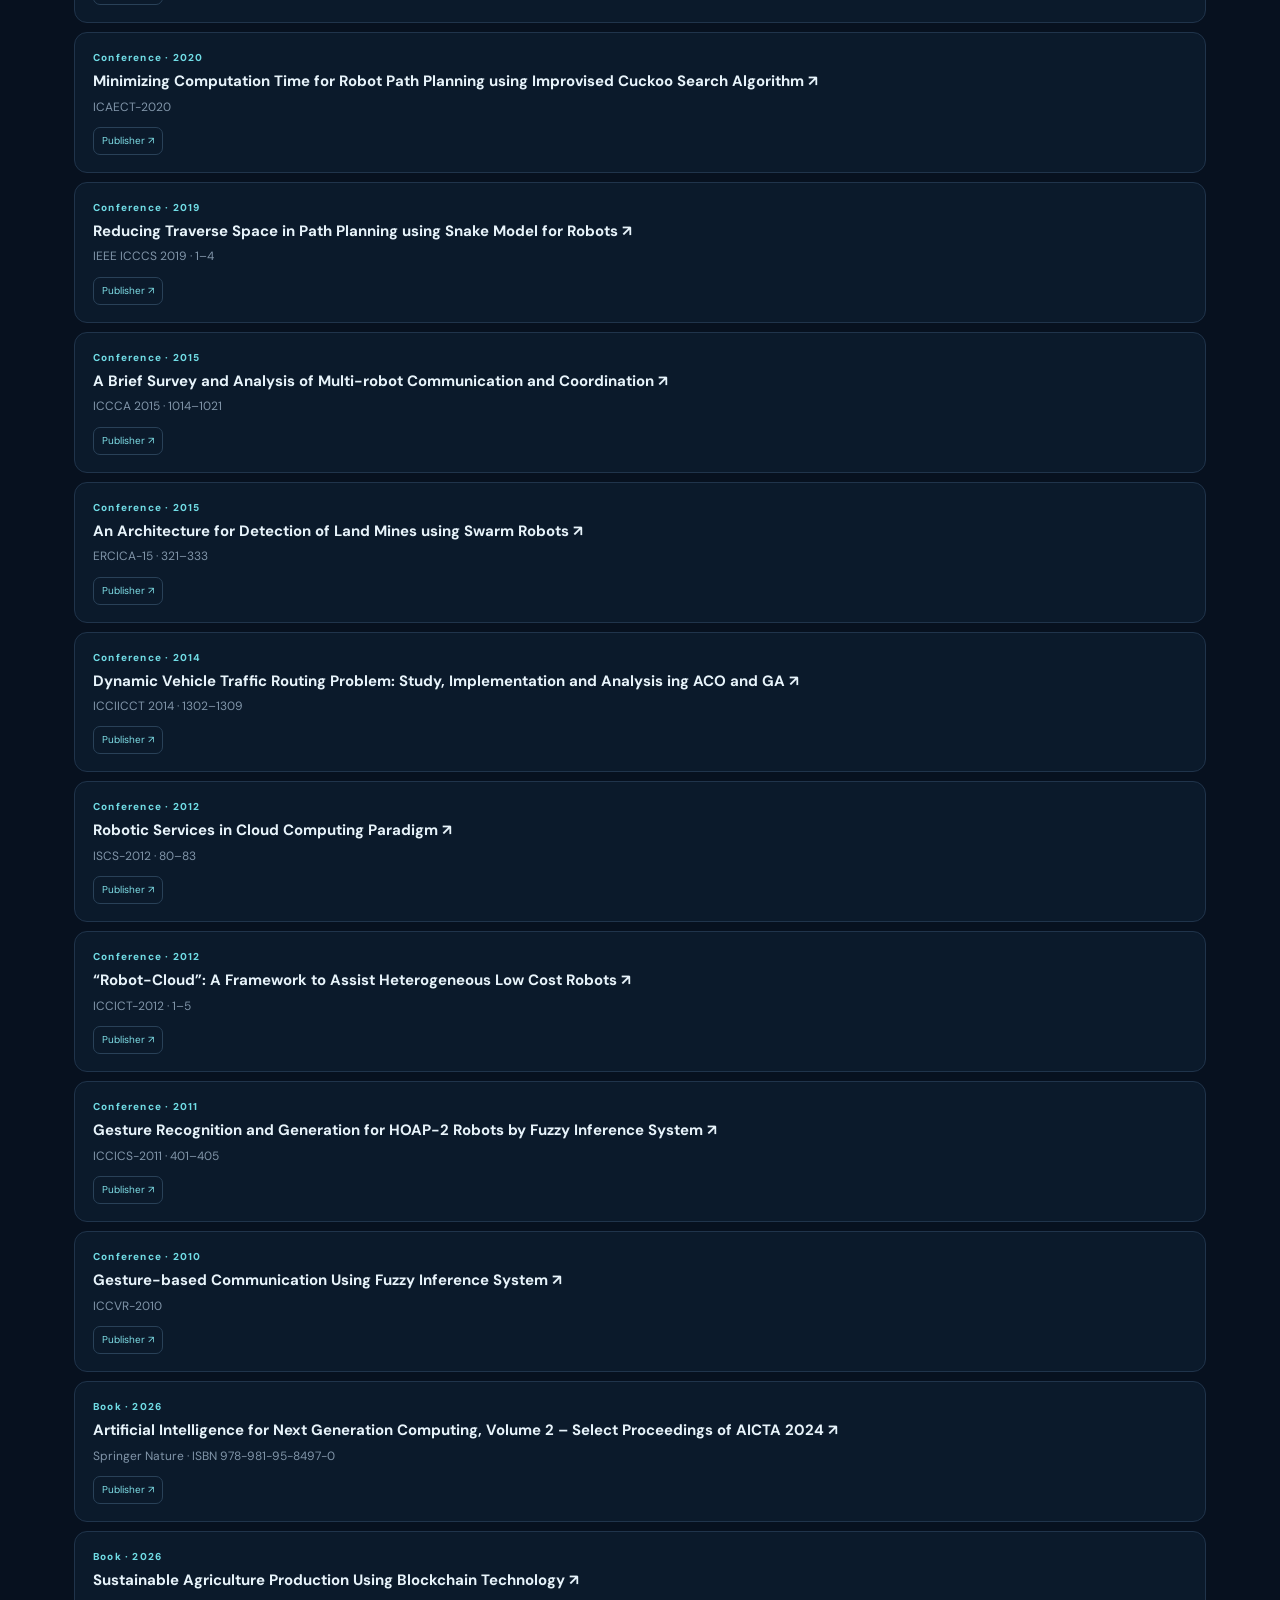
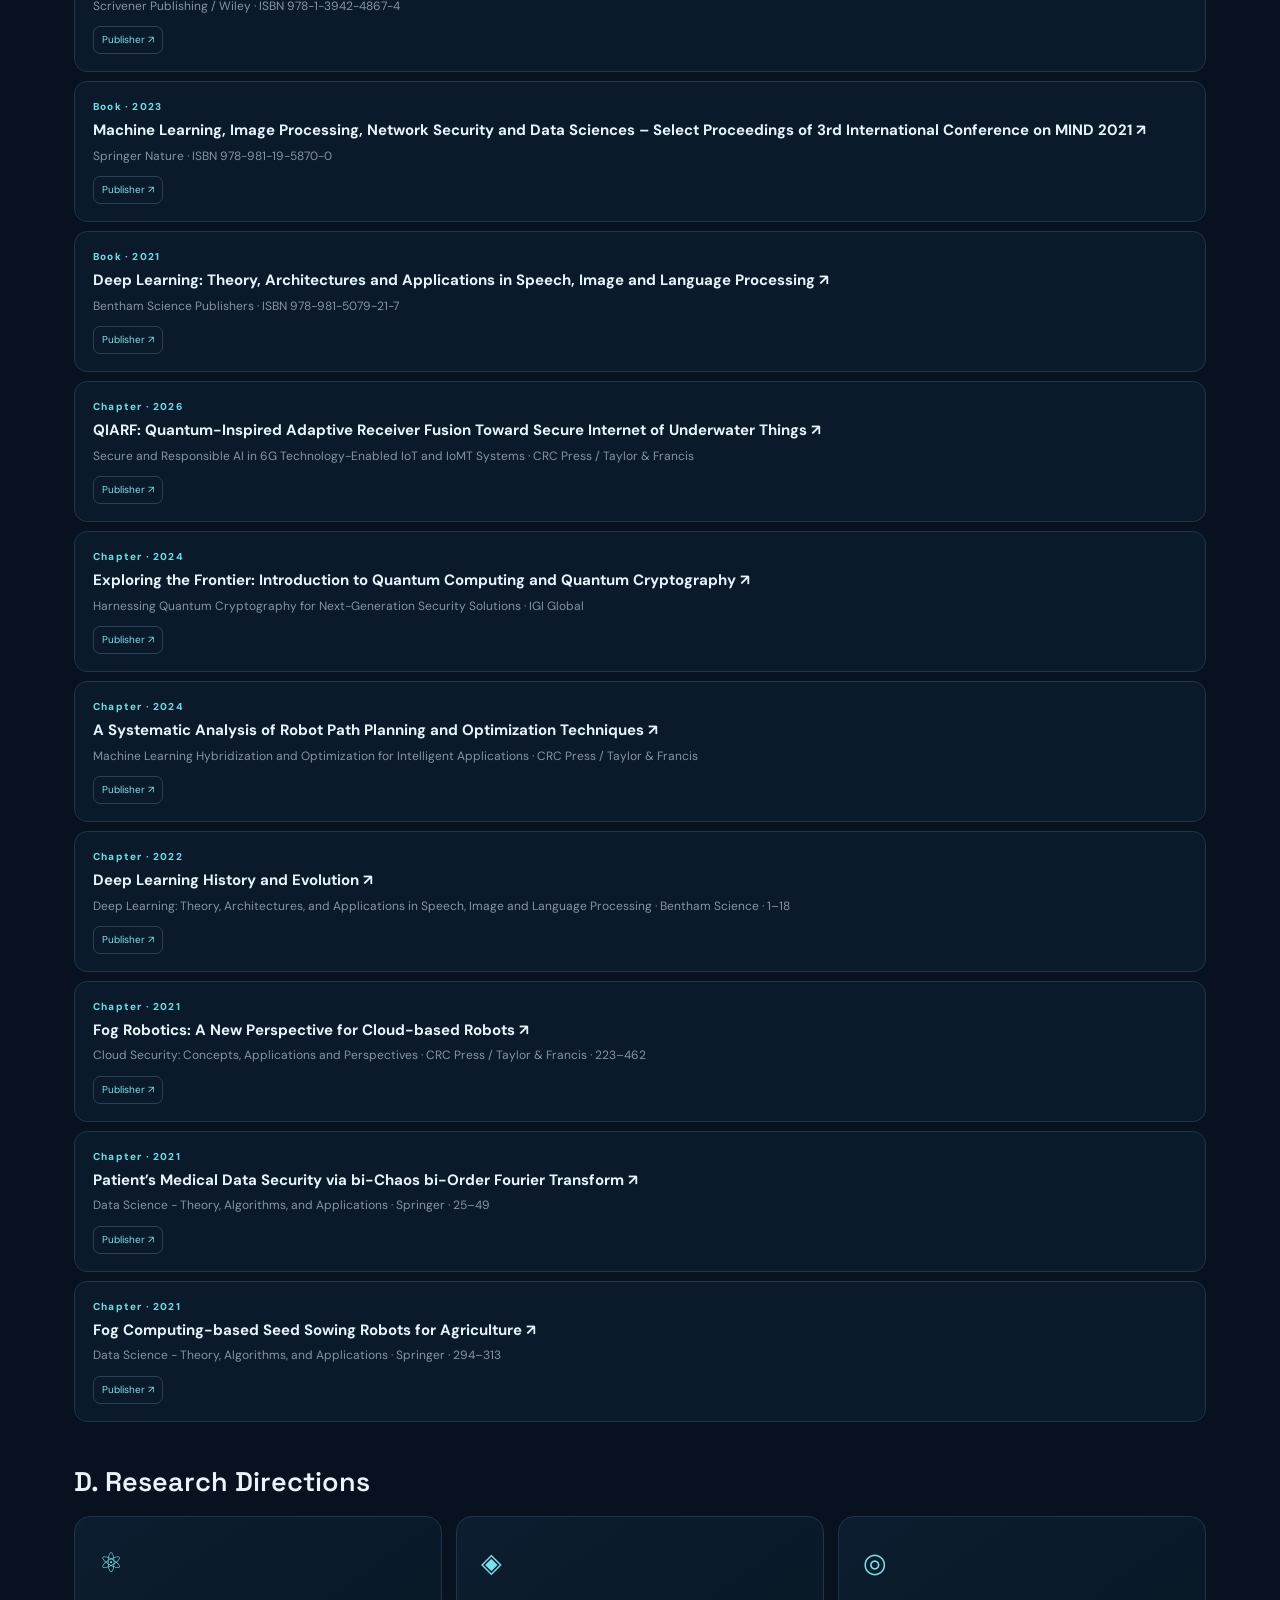
==== commit c036ccf1: "Update index.html" ====
--- a/index.html
+++ b/index.html
@@ -16,7 +16,7 @@
 <main>
 <section id="home" class="hero section"><div class="hero-copy"><div class="eyebrow">ACADEMIC • RESEARCHER • TECHNOLOGIST</div><h1>Dr. Rajesh<br><em>Doriya</em></h1><p class="role">Associate Professor &amp; Associate Dean (Academics)<br>Department of Information Technology<br>National Institute of Technology Raipur</p><p class="lead">Research at the intersection of <strong>Quantum Computing, Robotics, Artificial Intelligence, Secure Computing</strong> and intelligent autonomous systems.</p><div class="actions"><a class="btn primary" href="#research">Explore Research</a><a class="btn ghost" href="#contact">Get in Touch</a></div><div class="chips"><span>Quantum Computing</span><span>Robotics &amp; AI</span><span>Quantum Communication</span><span>Network Security</span><span>Cloud &amp; Distributed Computing</span><span>High Performance Computing</span></div></div><div class="hero-visual"><div class="orbit o1"></div><div class="orbit o2"></div><div class="initials-mark"><span>RD</span><small>NIT RAIPUR</small></div><div class="signal s1">QUANTUM</div><div class="signal s2">ROBOTICS</div><div class="signal s3">AI / SECURITY</div><div class="signal s4">HPC</div></div></section>
 <section class="section metrics-section"><div class="metric-grid"><article class="metric"><small>GUEST LECTURES</small><b>&gt;50</b><span>Guest Lectures Taken</span></article><article class="metric"><small>CONFERENCES</small><b>14</b><span>Conferences Organized</span></article><article class="metric"><small>WORKSHOPS</small><b>14</b><span>Workshops / FDPs / STTPs Organized</span></article><article class="metric"><small>RESEARCH OUTPUT</small><b>100+</b><span>Research Publications</span></article></div></section>
-<section id="about" class="section"><div class="section-head"><span>01 / ABOUT</span><h2>Profile &amp; Professional Journey</h2></div><div class="two-col"><article class="card bio"><h3>Academic Profile</h3><p>Dr. Rajesh Doriya is an Associate Professor in the Department of Information Technology at National Institute of Technology Raipur and serves as Associate Dean (Academics).</p><div class="facts"><div class="institution-fact"><img src="https://mi.iiita.ac.in/images/index.jpg" alt="Official IIIT Allahabad logo"><div class="fact-text"><b>Ph.D.</b><span>IIIT-Allahabad</span></div></div><div class="institution-fact"><img src="https://mi.iiita.ac.in/images/index.jpg" alt="Official IIIT Allahabad logo"><div class="fact-text"><b>M.Tech. (IT)</b><span>IIIT-Allahabad</span></div></div><div class="institution-fact"><img src="https://www.mysarkarinaukri.com/files/imagecache/600x/files/images/mitsmono.jpg" alt="MITS Gwalior logo"><div class="fact-text"><b>B.E. (IT)</b><span>MITS-Gwalior</span></div></div><div class="institution-fact"><img src="https://nitrr.ac.in/contact.php/UBA/downloads/downloads/downloads/2024/notice/2022/images/nitrr.gif" alt="Official NIT Raipur logo"><div class="fact-text"><b>NIT Raipur</b><span>Since May 2013</span></div></div></div></article><article class="card"><h3>Professional Journey</h3><div class="timeline"><div><b>2006–2007</b><span>Lecturer, SRITS Datia</span></div><div><b>2008</b><span>6-week Research Project Internship, DRHR Lab, BARC, Mumbai</span></div><div><b>2009</b><span>6-month Research Project Internship, ISSA Lab, DRDO, New Delhi</span></div><div><b>2009–2010</b><span>Assistant Professor, KIET Ghaziabad</span></div><div><b>2013–Present</b><span>Associate Professor, NIT Raipur</span></div><div><b>Jan 2026–Present</b><span>Associate Dean (Academics), NIT Raipur</span></div></div></article></div></section>
+<section id="about" class="section"><div class="section-head"><span>01 / ABOUT</span><h2>Profile &amp; Professional Journey</h2></div><div class="two-col"><article class="card bio"><h3>Academic Profile</h3><p>Dr. Rajesh Doriya is an Associate Professor in the Department of Information Technology at National Institute of Technology Raipur and serves as Associate Dean (Academics).</p><div class="facts"><div class="institution-fact"><img src="https://mi.iiita.ac.in/images/index.jpg" alt="Official IIIT Allahabad logo"><div class="fact-text"><b>Ph.D.</b><span>IIIT-Allahabad</span></div></div><div class="institution-fact"><img src="https://mi.iiita.ac.in/images/index.jpg" alt="Official IIIT Allahabad logo"><div class="fact-text"><b>M.Tech. (IT)</b><span>IIIT-Allahabad</span></div></div><div class="institution-fact"><img src="https://www.mysarkarinaukri.com/files/imagecache/600x/files/images/mitsmono.jpg" alt="MITS Gwalior logo"><div class="fact-text"><b>B.E. (IT)</b><span>MITS-Gwalior</span></div></div><div class="institution-fact"><img src="assets/nitrr_new_logo_new.png" alt="Official NIT Raipur logo"><div class="fact-text"><b>NIT Raipur</b><span>Since May 2013</span></div></div></div></article><article class="card"><h3>Professional Journey</h3><div class="timeline"><div><b>2006–2007</b><span>Lecturer, SRITS Datia</span></div><div><b>2008</b><span>6-week Research Project Internship, DRHR Lab, BARC, Mumbai</span></div><div><b>2009</b><span>6-month Research Project Internship, ISSA Lab, DRDO, New Delhi</span></div><div><b>2009–2010</b><span>Assistant Professor, KIET Ghaziabad</span></div><div><b>2013–Present</b><span>Associate Professor, NIT Raipur</span></div><div><b>Jan 2026–Present</b><span>Associate Dean (Academics), NIT Raipur</span></div></div></article></div></section>
 <section id="research" class="section"><div class="section-head"><span>02 / RESEARCH</span><h2>Research, Projects, Patents &amp; Publications</h2><p>The research portfolio is organized in the requested order: projects, patents, then publications, followed by research directions.</p></div>
 <h3 class="subheading">A. Research Projects</h3><div class="project-grid"><article class="project-card featured"><span>ONGOING · IITTNiF / NM-ICPS</span><h3>Design and Development of a Quantum-based PNT System for Underwater Robot Navigation</h3><p>Quantum-based positioning, navigation and timing for underwater robotic systems.</p><div><b>₹30.64 Lakhs</b><small>18 months</small></div></article><article class="project-card"><span>ONGOING</span><h3>Next Generation Tech-Agriculture for Vulnerable Tribal Community in Chhattisgarh</h3><p>Technology-enabled agriculture research with NMICPS TiHAN Foundation, IIT Hyderabad &amp; RNIT Solutions and Services Ltd.</p><div><b>₹25 Lakhs</b><small>12 months</small></div></article><article class="project-card"><span>COMPLETED</span><h3>Customized Welding Robot for Industrial Applications</h3><p>Design and development of an industrial welding robot.</p><div><b>₹3.96 Lakhs</b><small>18 months</small></div></article></div>
 <h3 class="subheading">B. Patents</h3><div class="patent-grid"><article class="patent-card"><span>INDIA · 27/04/2026</span><h3>A Decoherence-compensated Quantum Sensor Fusion System for Under Water Navigation and a Method Thereof</h3><p><b>Application No.:</b> 202621052290</p></article><article class="patent-card"><span>INDIA · 13/11/2025</span><h3>A System and Method for Simulating a High-Precision Quantum Clock with Quantum-Inspired Filtering and Environmental Noise Modelling</h3><p><b>Application No.:</b> 202521111006</p></article><article class="patent-card"><span>INDIA · 11/12/2024</span><h3>Blockchain-based Digital Passport and Decentralized Decision Support System for Precision Agricultural Monitoring</h3><p><b>Application No.:</b> 202421098031</p></article><article class="patent-card"><span>INDIA · 10/12/2023</span><h3>Artificial Intelligence Based device for Audio Amplification and Enhancement</h3><p><b>Application No.:</b> 375445-001</p></article><article class="patent-card"><span>INDIA · 17/02/2023</span><h3>Artificial Intelligence Based CCTV Camera For Smart City Surveillence</h3><p><b>Application No.:</b> 379577-001</p></article></div>
@@ -27,4 +27,4 @@
 <section id="academic" class="section"><div class="section-head"><span>05 / ACADEMIC</span><h2>Leadership, Administration &amp; Extracurricular Activities</h2></div><div class="academic-grid"><article class="card"><h3>Administrative Work Undertaken</h3><ul><li>Associate Dean (Academics), NIT Raipur — January 2026 onwards</li><li>Faculty Coordinator, Departmental Accreditation Committee — September 2025 onwards</li><li>Nodal Officer, Fit India Movement — August 2021 onwards</li><li>Faculty In-Charge, ROBOTiX Club — 2014 onwards</li><li>Faculty In-Charge, Sports — April 2021 to May 2023</li><li>Faculty In-Charge, Shaurya Club — April 2021 to May 2023</li><li>Departmental Purchase Coordinator — from 2017 onwards</li><li>Departmental M.Tech Coordinator — March 2018 to August 2019</li><li>Member, Institute Level Committee NIMCET-2021</li><li>Member, Doctoral Research Committee (DRC) &amp; Doctoral Guidance Committee (DGC)</li></ul></article><article class="card"><h3>Extracurricular Activities</h3><ul><li>Won Gold Medal in Men's Badminton Singles and Doubles at National Sports Week-2024, NIT Raipur.</li><li>Won Man of the Match award in the final of Cricket Premier League (CPL), NIT Raipur.</li><li>Won Gold Medal in Men's Badminton Singles at All India Inter-NIT (AIINIT)-2020, MNIT Jaipur.</li><li>Runner-up in NIT Badminton League-2019 (Open Competition), NIT Raipur.</li><li>Semifinalist — Men's Badminton Singles &amp; Doubles, AIINIT 2019, NIT Goa.</li><li>Vice-Captain — AIINIT 2022 &amp; AIINIT 2019 Cricket Tournament, VNIT Nagpur.</li><li>Represented IIIT Allahabad as Vice-Captain in All India Inter-IIIT-2008 Cricket Tournament, ABV-IIITM Gwalior.</li><li>Runner-up in All India Cultural Fest Effervescence-2008 Group Dance competition “Footloose”, IIIT Allahabad.</li></ul></article><article class="card"><h3>Technical Societies &amp; Professional Service</h3><ul><li>IEEE — Senior Member, member since 2010</li><li>ACM — member since 2014</li><li>Research work presented in the UK, Italy, Japan, Singapore and Thailand.</li></ul></article><article class="card"><h3>Academic Leadership</h3><p>Academic administration, accreditation, institutional student activities, robotics outreach and sports/fitness initiatives form an integrated part of the professional portfolio.</p></article></div></section>
 <section id="contact" class="section contact"><div class="section-head"><span>06 / CONTACT</span><h2>Connect</h2></div><div class="contact-grid"><div><h3>Dr. Rajesh Doriya</h3><p>Associate Professor &amp; Associate Dean (Academics)<br>Department of Information Technology<br>National Institute of Technology Raipur</p></div><div><a href="mailto:rajeshdoriya.it@nitrr.ac.in">rajeshdoriya.it@nitrr.ac.in</a><a href="mailto:doriya1@gmail.com">doriya1@gmail.com</a><a href="tel:+917805984189">+91-7805984189</a></div></div></section>
 </main><footer>© <span id="year"></span> Dr. Rajesh Doriya · National Institute of Technology Raipur · Personal Academic Website</footer>
-<script src="assets/data.js"></script><script src="assets/app.js"></script></body></html>+<script src="assets/data.js"></script><script src="assets/app.js"></script></body></html>
--- a/assets/refinements.css
+++ b/assets/refinements.css
@@ -6,3 +6,27 @@
 .timeline>div span{font-family:"DM Sans",sans-serif;font-size:16px;font-weight:400;line-height:1.6;color:#a9b8c8}
 .timeline>div:nth-child(2) b,.timeline>div:nth-child(3) b{font-size:14px;color:#79dfe7}
 .timeline>div:nth-child(2) span,.timeline>div:nth-child(3) span{font-size:16px;color:#a9b8c8}
+
+/* Hero research keywords: six labels distributed evenly around the orbit */
+.hero-visual .signal{top:50%;left:50%;right:auto;bottom:auto;margin:0;white-space:nowrap;transform-origin:center center}
+.hero-visual .s1{transform:translate(-50%,-50%) rotate(0deg) translateY(-225px) rotate(0deg)}
+.hero-visual .s2{transform:translate(-50%,-50%) rotate(120deg) translateY(-225px) rotate(-120deg)}
+.hero-visual .s3{transform:translate(-50%,-50%) rotate(180deg) translateY(-225px) rotate(-180deg);font-size:10px;color:#7fe0e8;letter-spacing:.13em}
+.hero-visual .s3:before{display:none}
+.hero-visual .s3:after{content:none}
+.hero-visual .s4{transform:translate(-50%,-50%) rotate(60deg) translateY(-225px) rotate(-60deg)}
+.hero-visual:before{content:"SECURITY";position:absolute;top:50%;left:50%;border:1px solid #2a536c;background:#0c1c2d;padding:7px 10px;border-radius:8px;font-size:10px;line-height:1.2;letter-spacing:.13em;color:#7fe0e8;white-space:nowrap;z-index:3;transform:translate(-50%,-50%) rotate(240deg) translateY(-225px) rotate(-240deg)}
+.hero-visual:after{content:"CLOUD COMPUTING";position:absolute;top:50%;left:50%;border:1px solid #2a536c;background:#0c1c2d;padding:7px 10px;border-radius:8px;font-size:10px;line-height:1.2;letter-spacing:.13em;color:#7fe0e8;white-space:nowrap;z-index:3;transform:translate(-50%,-50%) rotate(300deg) translateY(-225px) rotate(-300deg)}
+@media(max-width:600px){.hero-visual .s1{transform:translate(-50%,-50%) rotate(0deg) translateY(-145px) rotate(0deg)}.hero-visual .s2{transform:translate(-50%,-50%) rotate(120deg) translateY(-145px) rotate(-120deg)}.hero-visual .s3{transform:translate(-50%,-50%) rotate(180deg) translateY(-145px) rotate(-180deg);font-size:10px}.hero-visual .s4{transform:translate(-50%,-50%) rotate(60deg) translateY(-145px) rotate(-60deg)}.hero-visual:before{transform:translate(-50%,-50%) rotate(240deg) translateY(-145px) rotate(-240deg)}.hero-visual:after{transform:translate(-50%,-50%) rotate(300deg) translateY(-145px) rotate(-300deg)}}
+
+/* Academic Profile: render the supplied institutional artwork directly from repository-local assets. */
+.facts .institution-fact img{display:block}
+.facts .institution-fact:nth-child(3) img{display:block!important;content:url("/assets/mits-logo-supplied.webp")!important}
+.facts .institution-fact:nth-child(4) img{display:block!important;content:url("/assets/nitrr-logo-supplied.webp")!important}
+.facts .institution-fact:nth-child(3)::before,.facts .institution-fact:nth-child(4)::before{display:none!important}
+.profile-links a[href*="nitrr.ac.in"]>img{content:url("/assets/nitrr-logo-supplied.webp")}
+
+/* Explicitly restore all six orbit keywords as separate labels. */
+.hero-visual .s3{font-size:10px!important;display:block!important;visibility:visible!important;opacity:1!important}
+.hero-visual:before{display:block!important;visibility:visible!important;opacity:1!important}
+.hero-visual:after{display:block!important;visibility:visible!important;opacity:1!important}
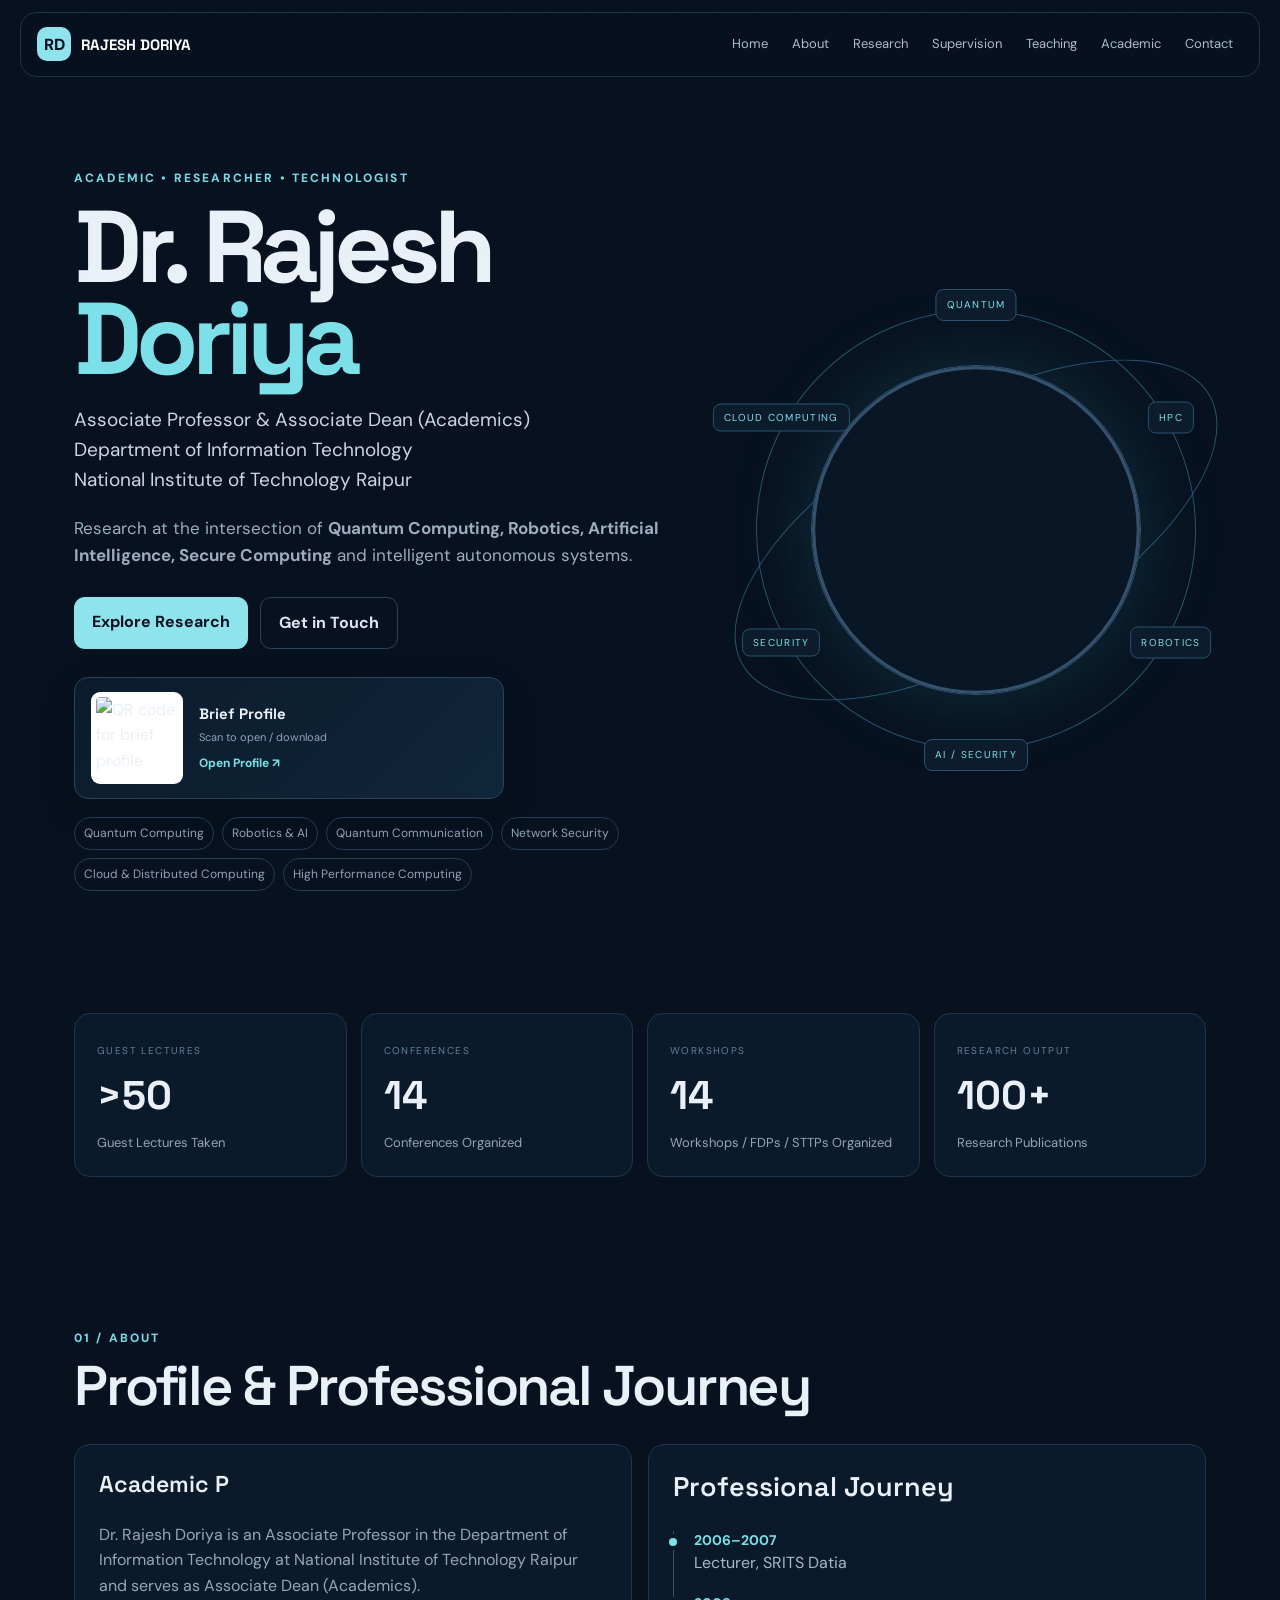
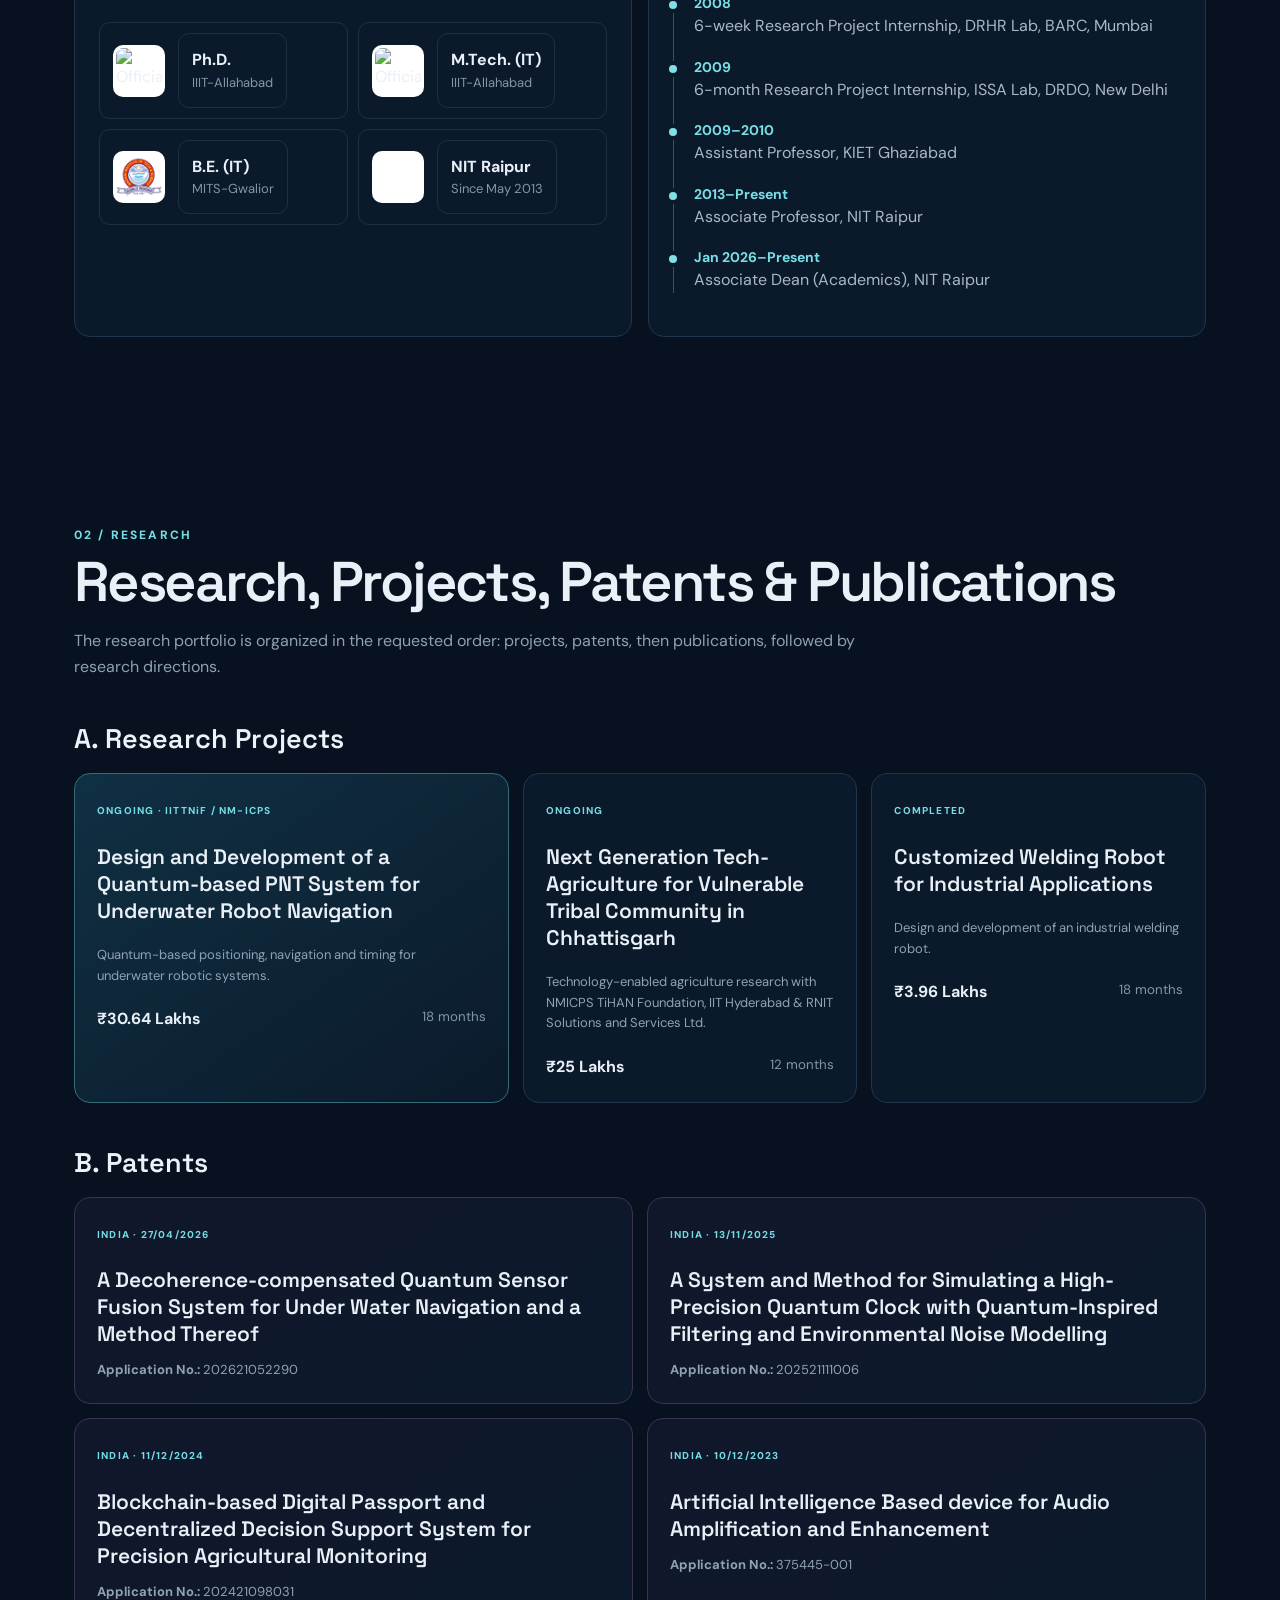
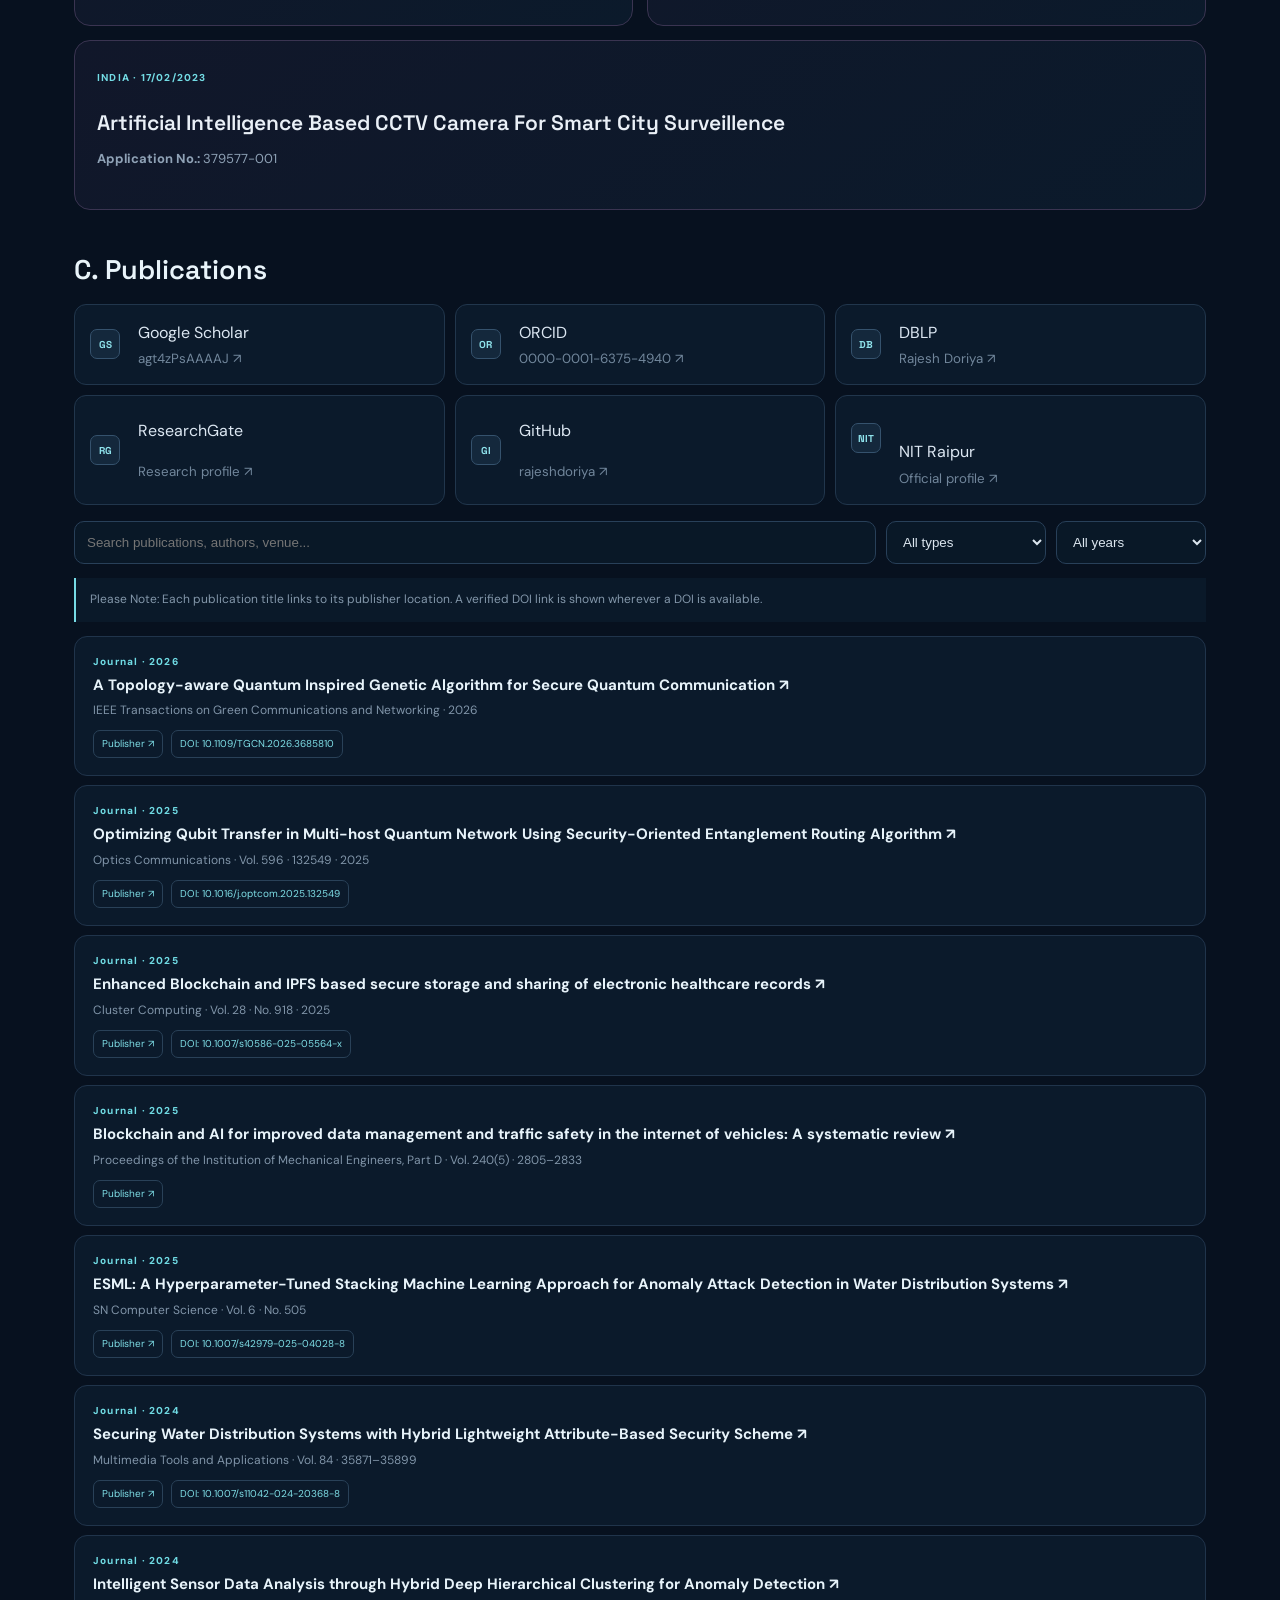
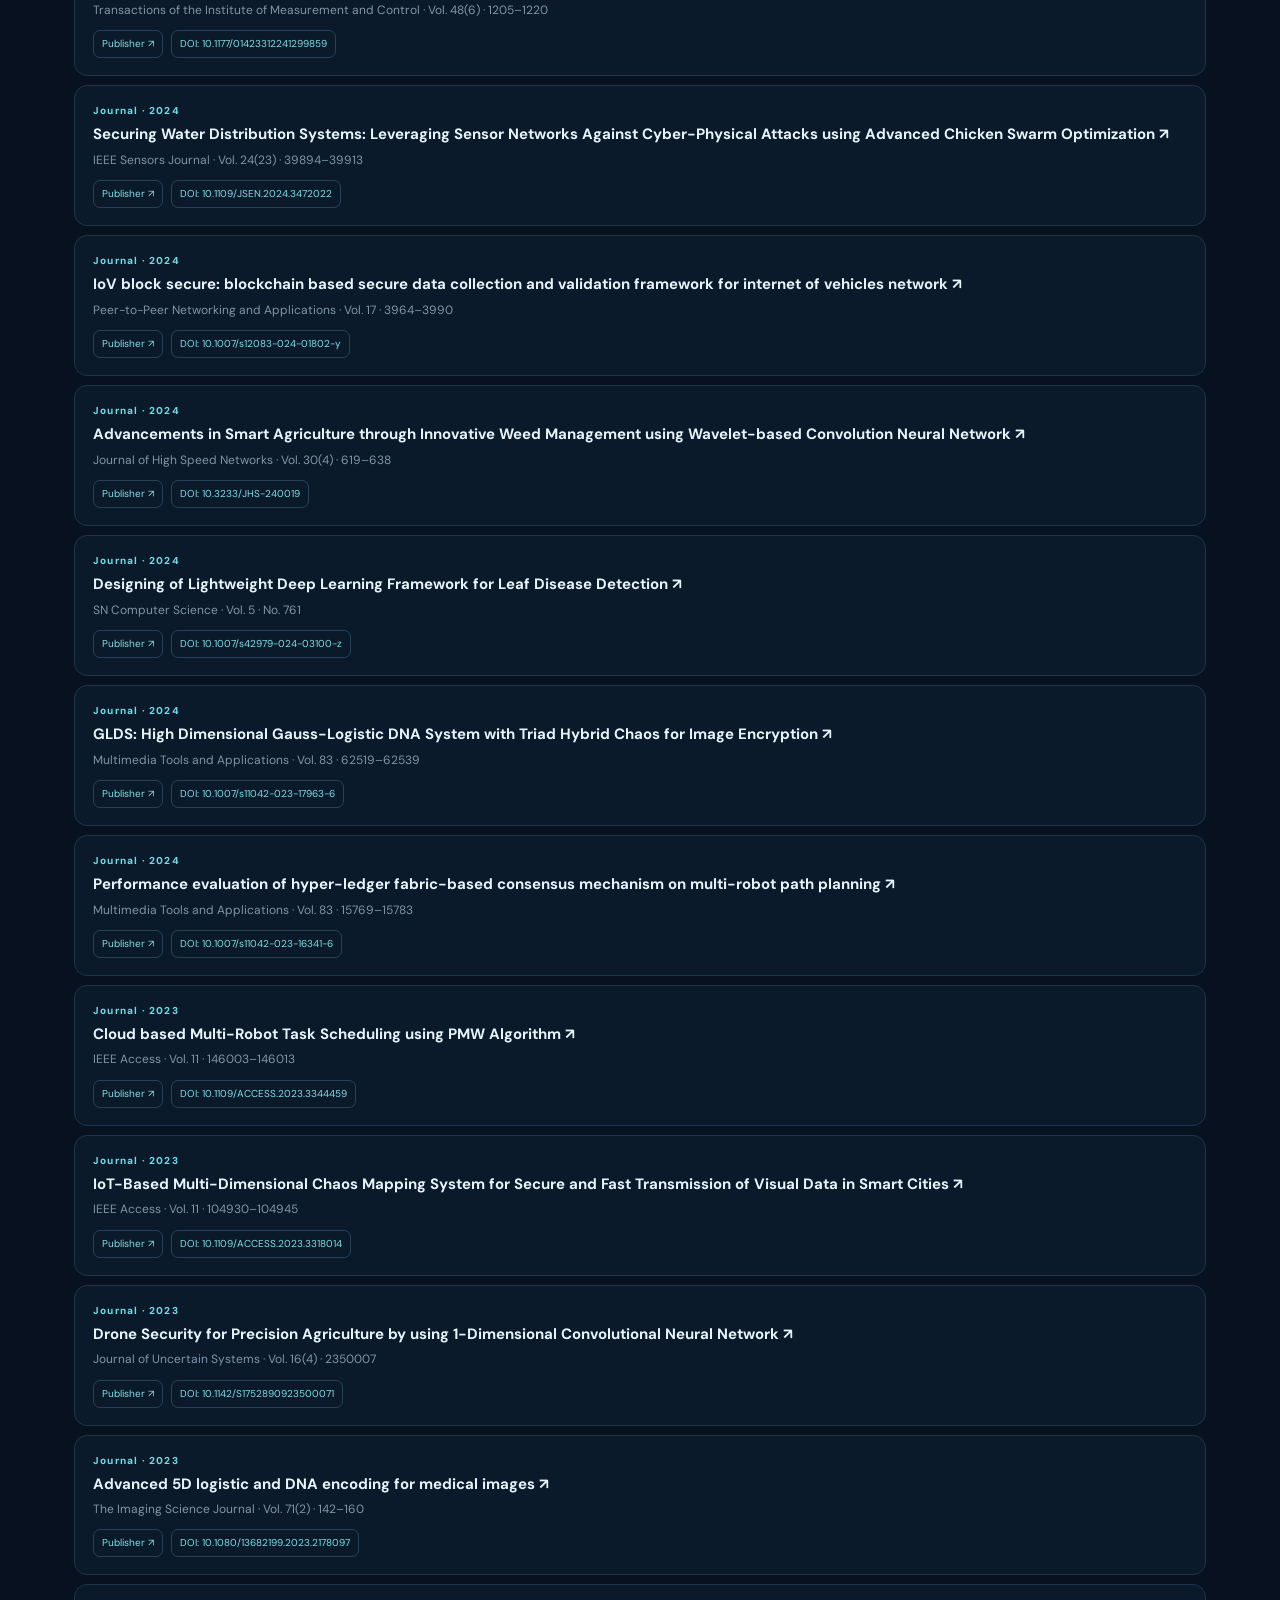
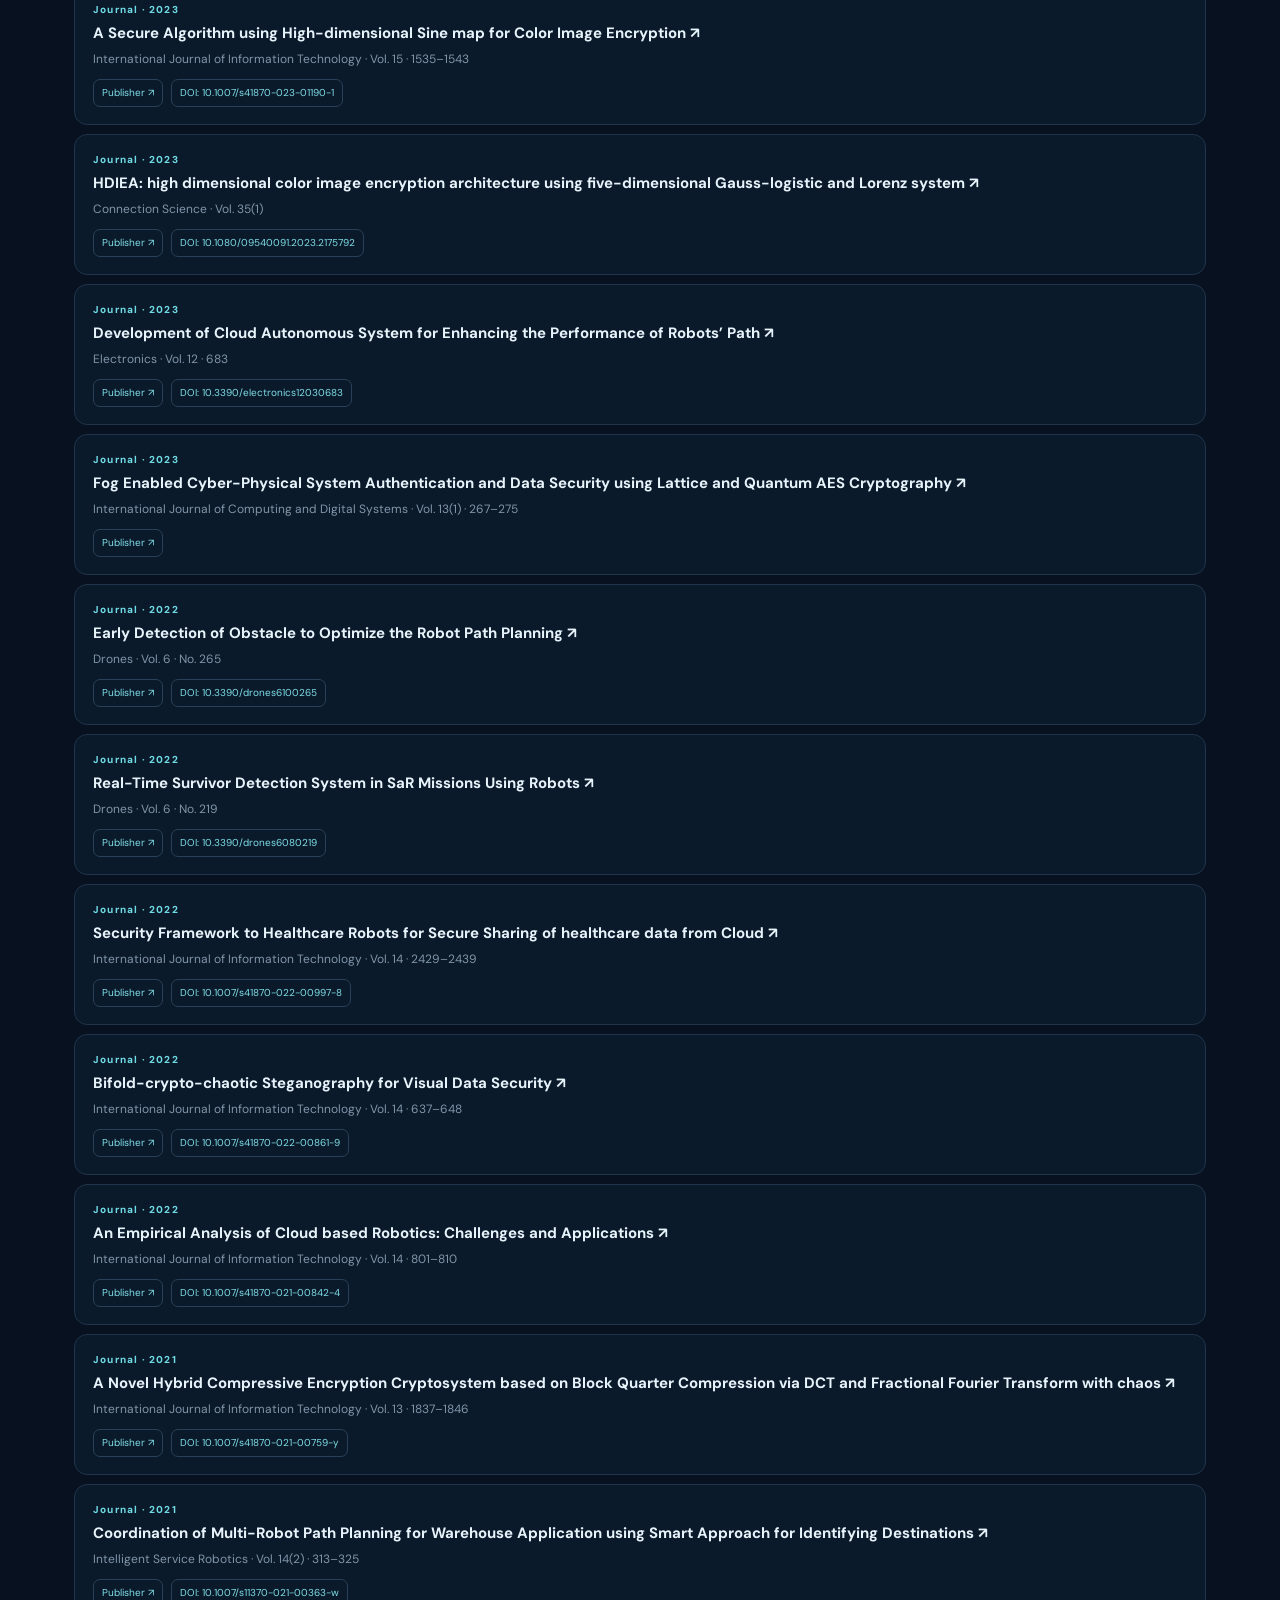
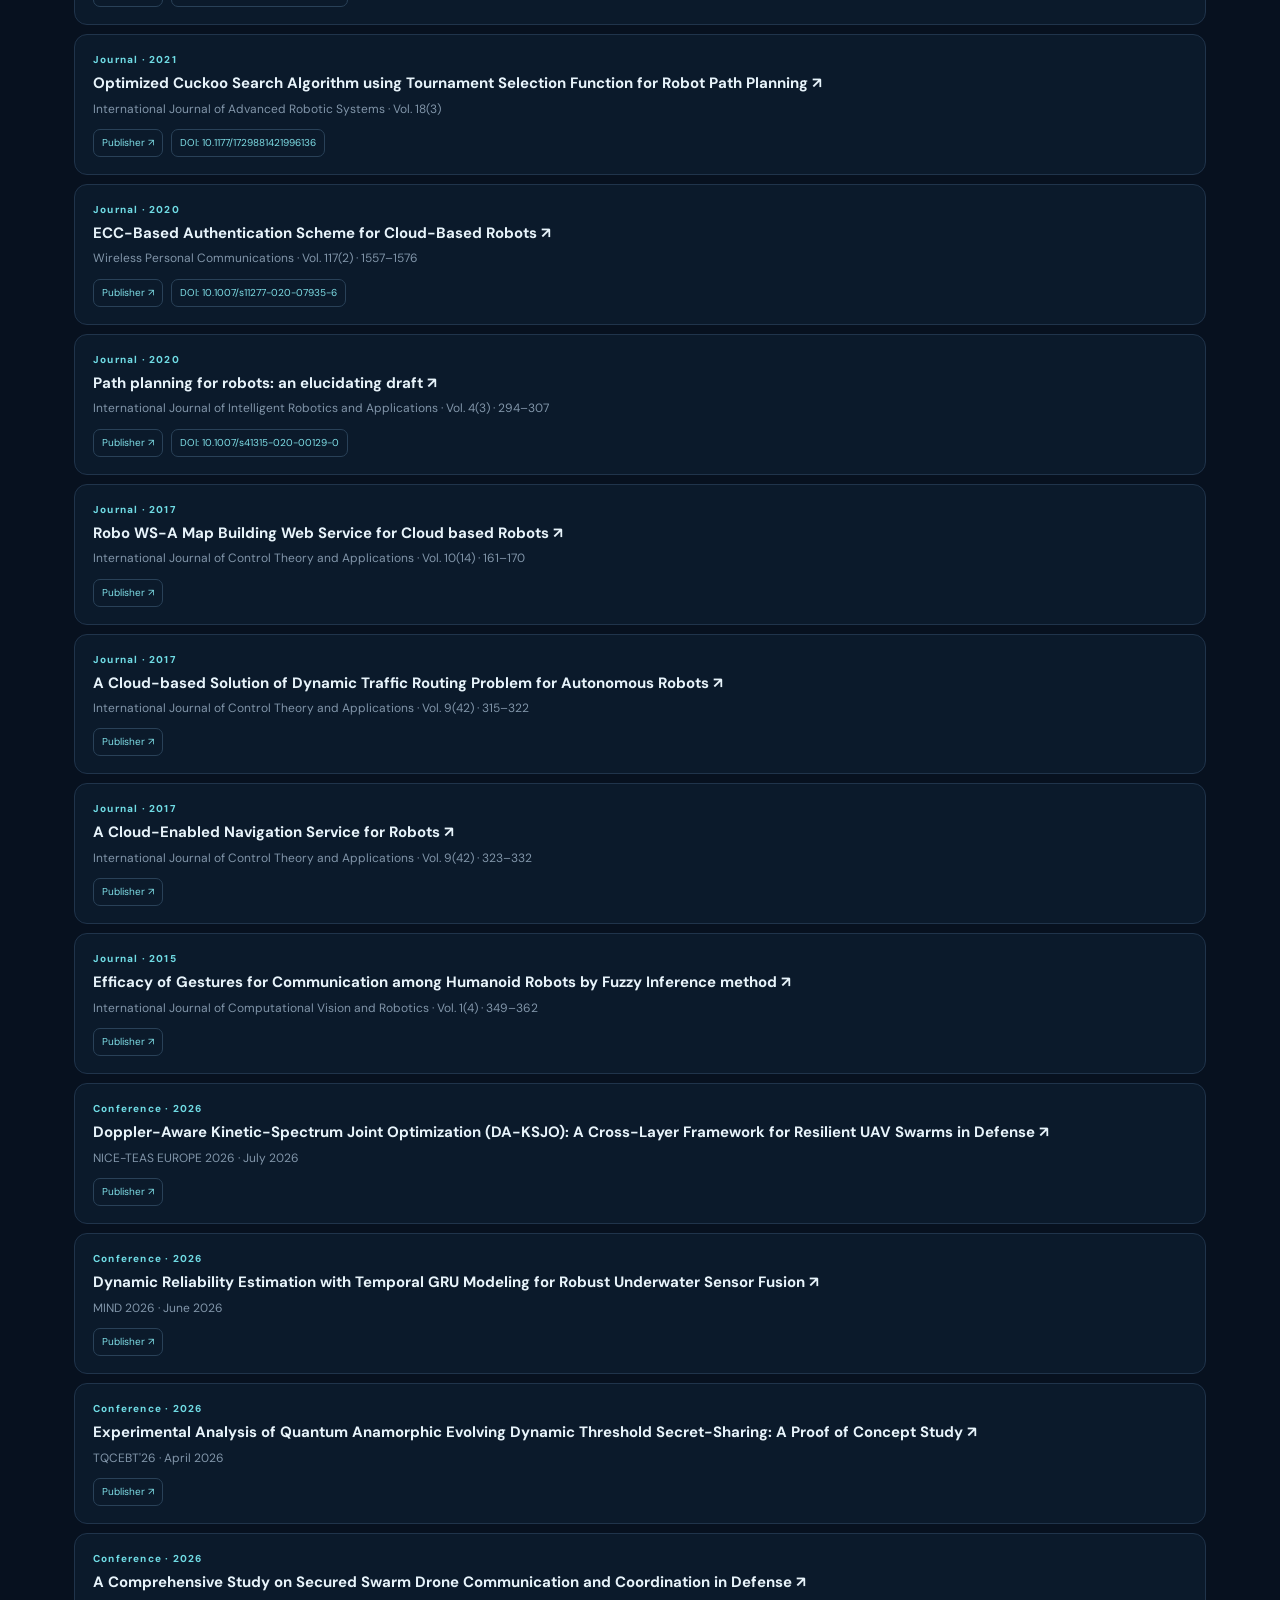
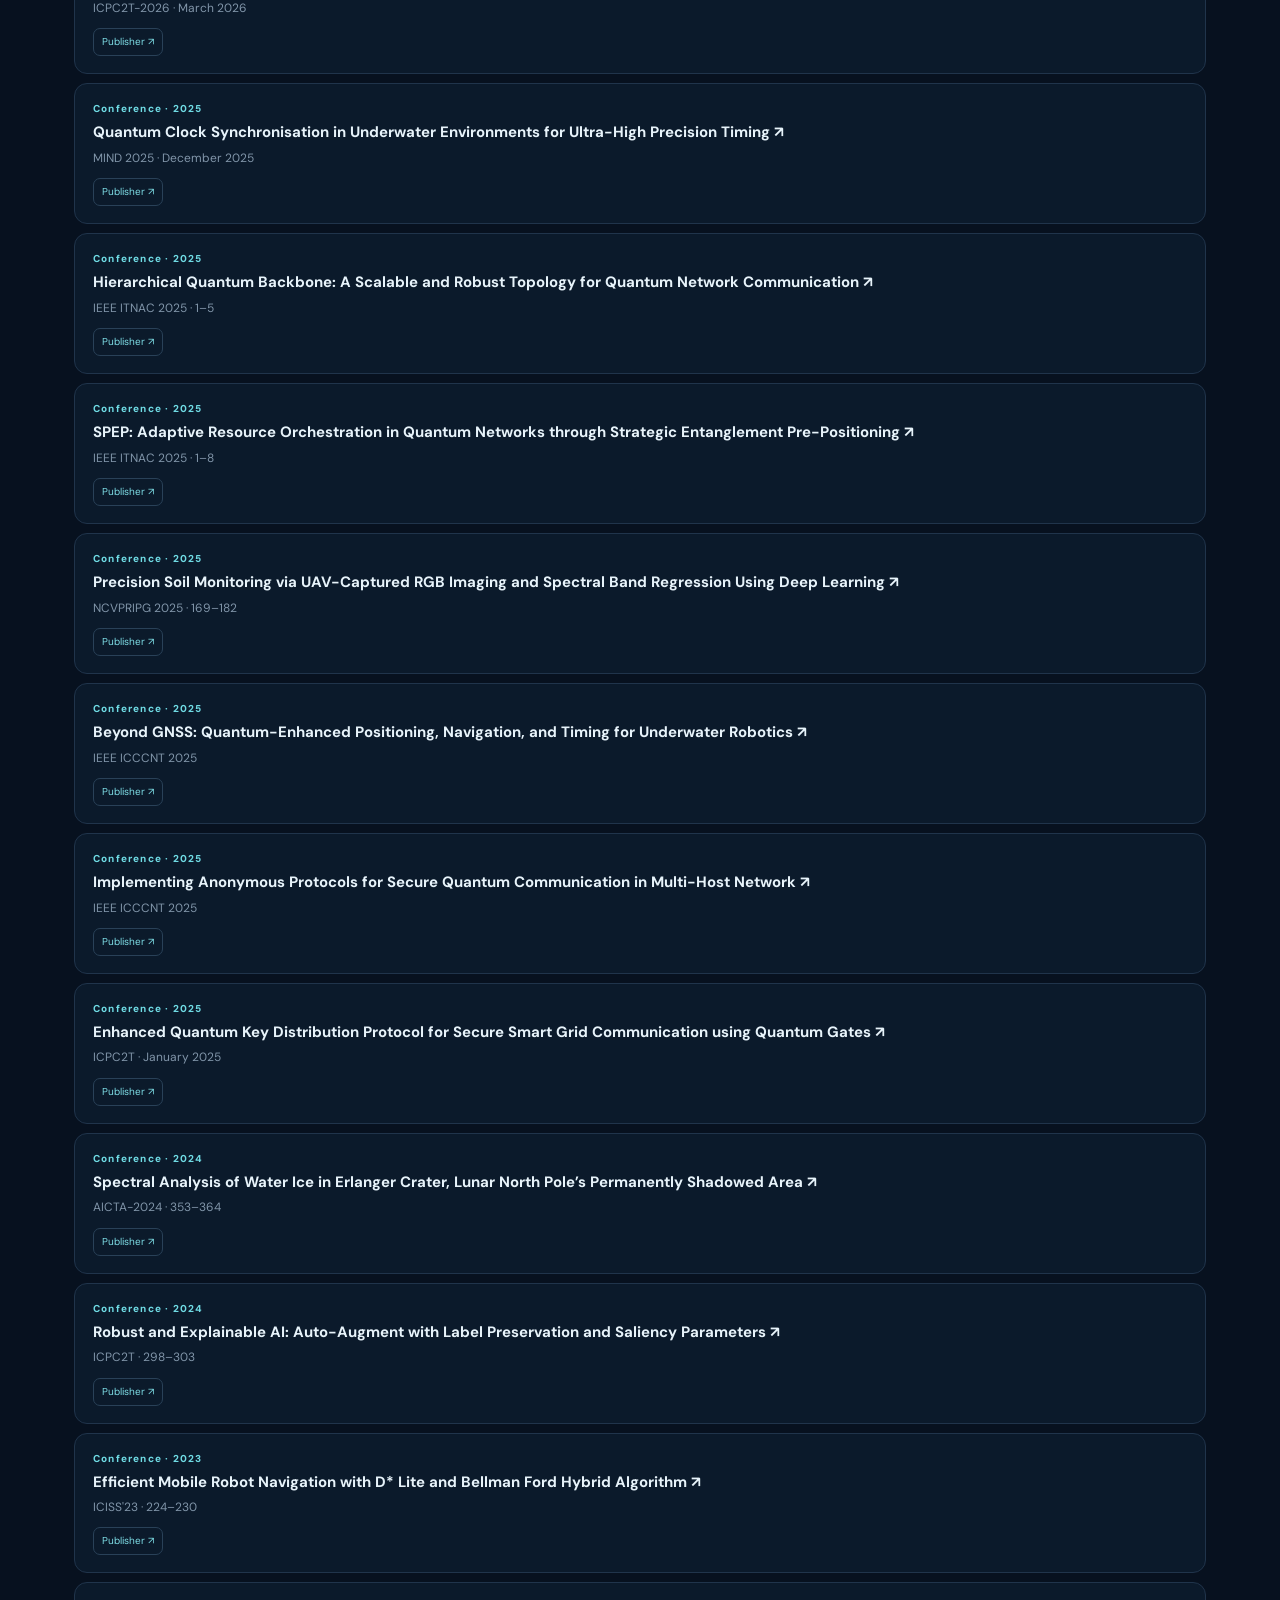
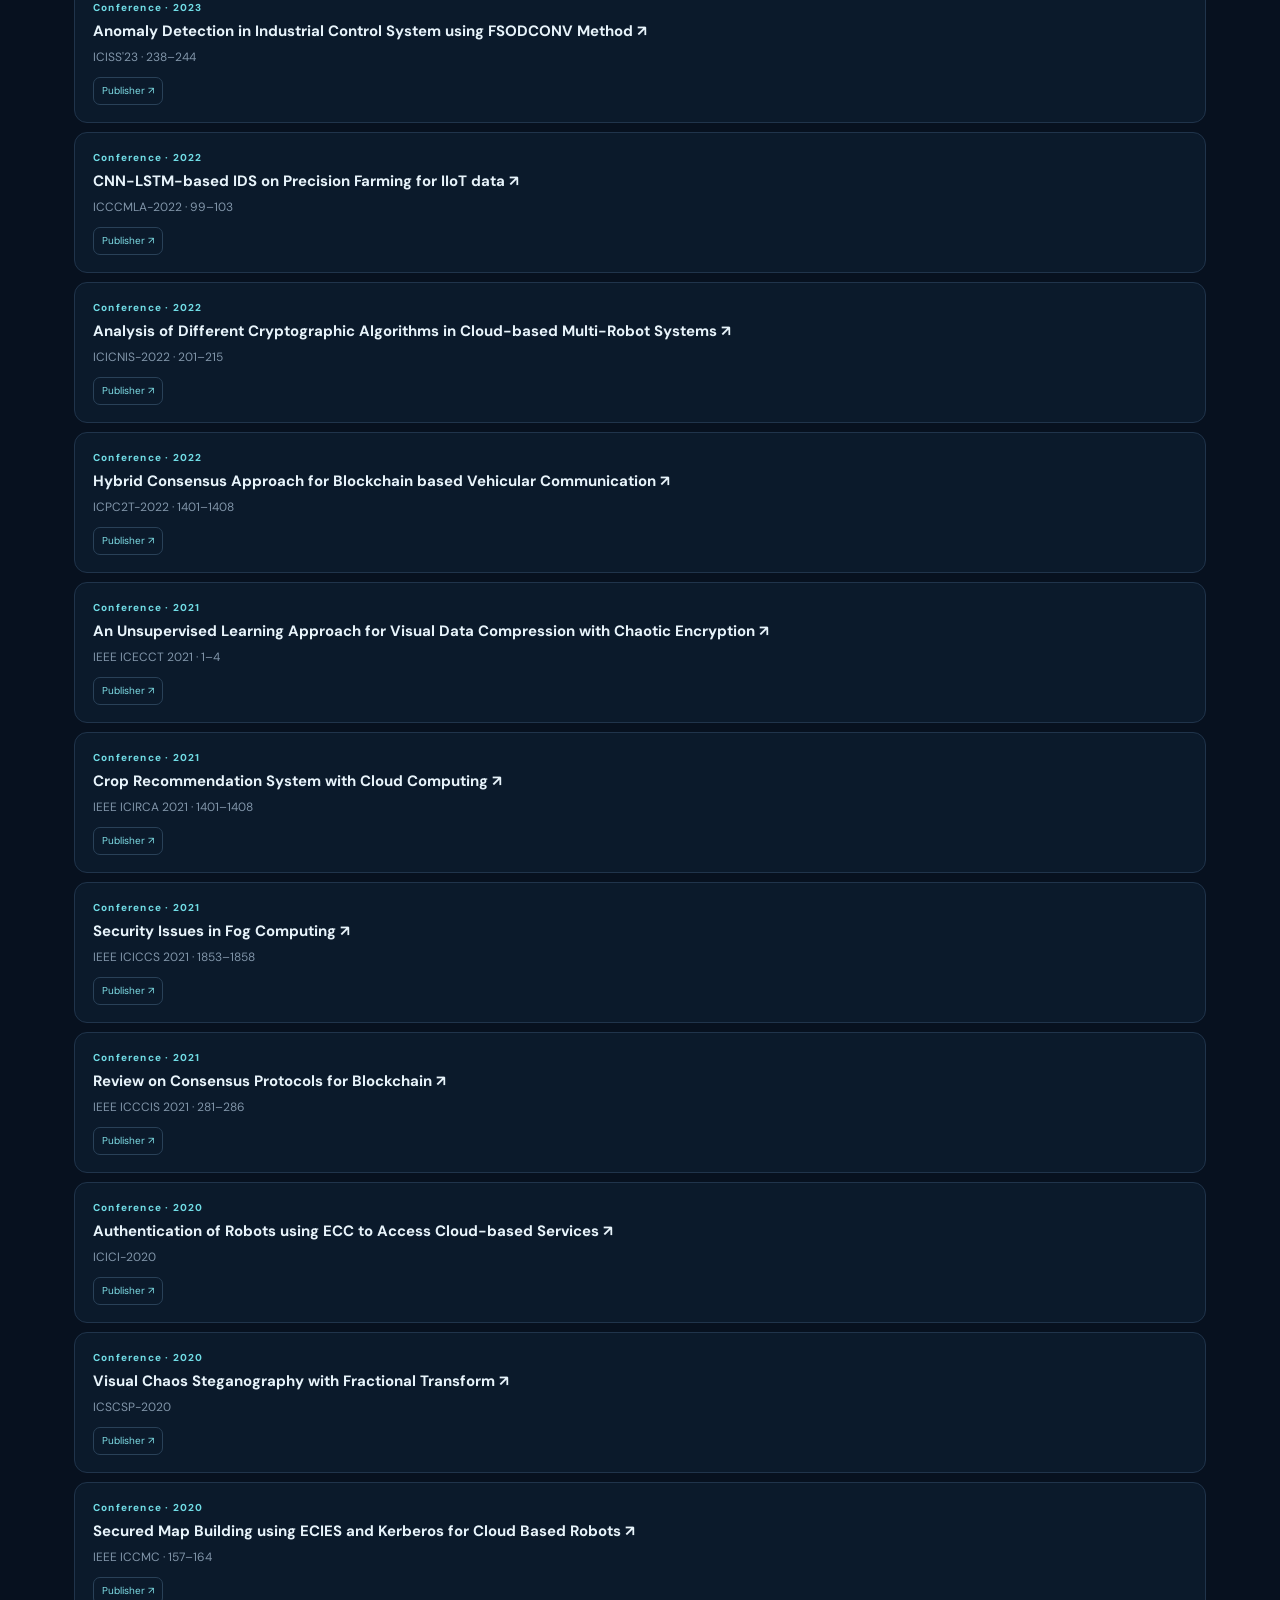
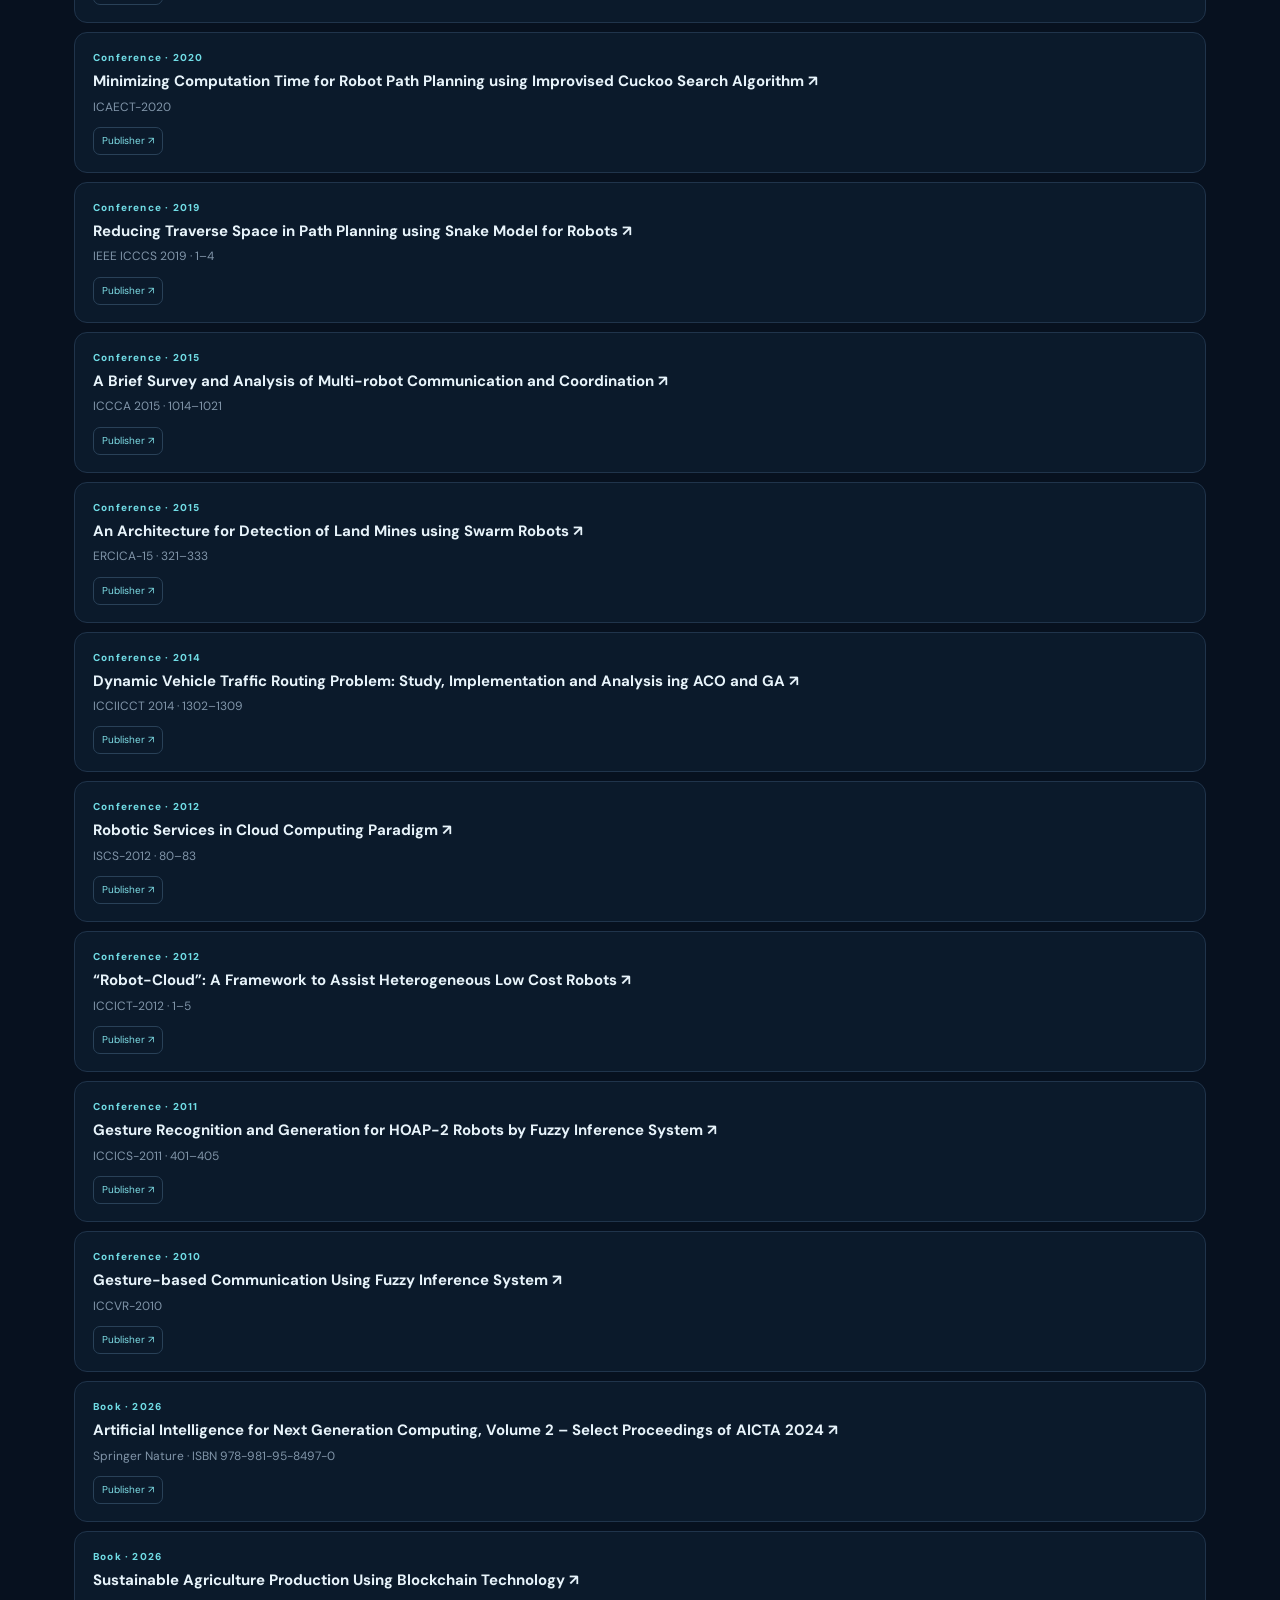
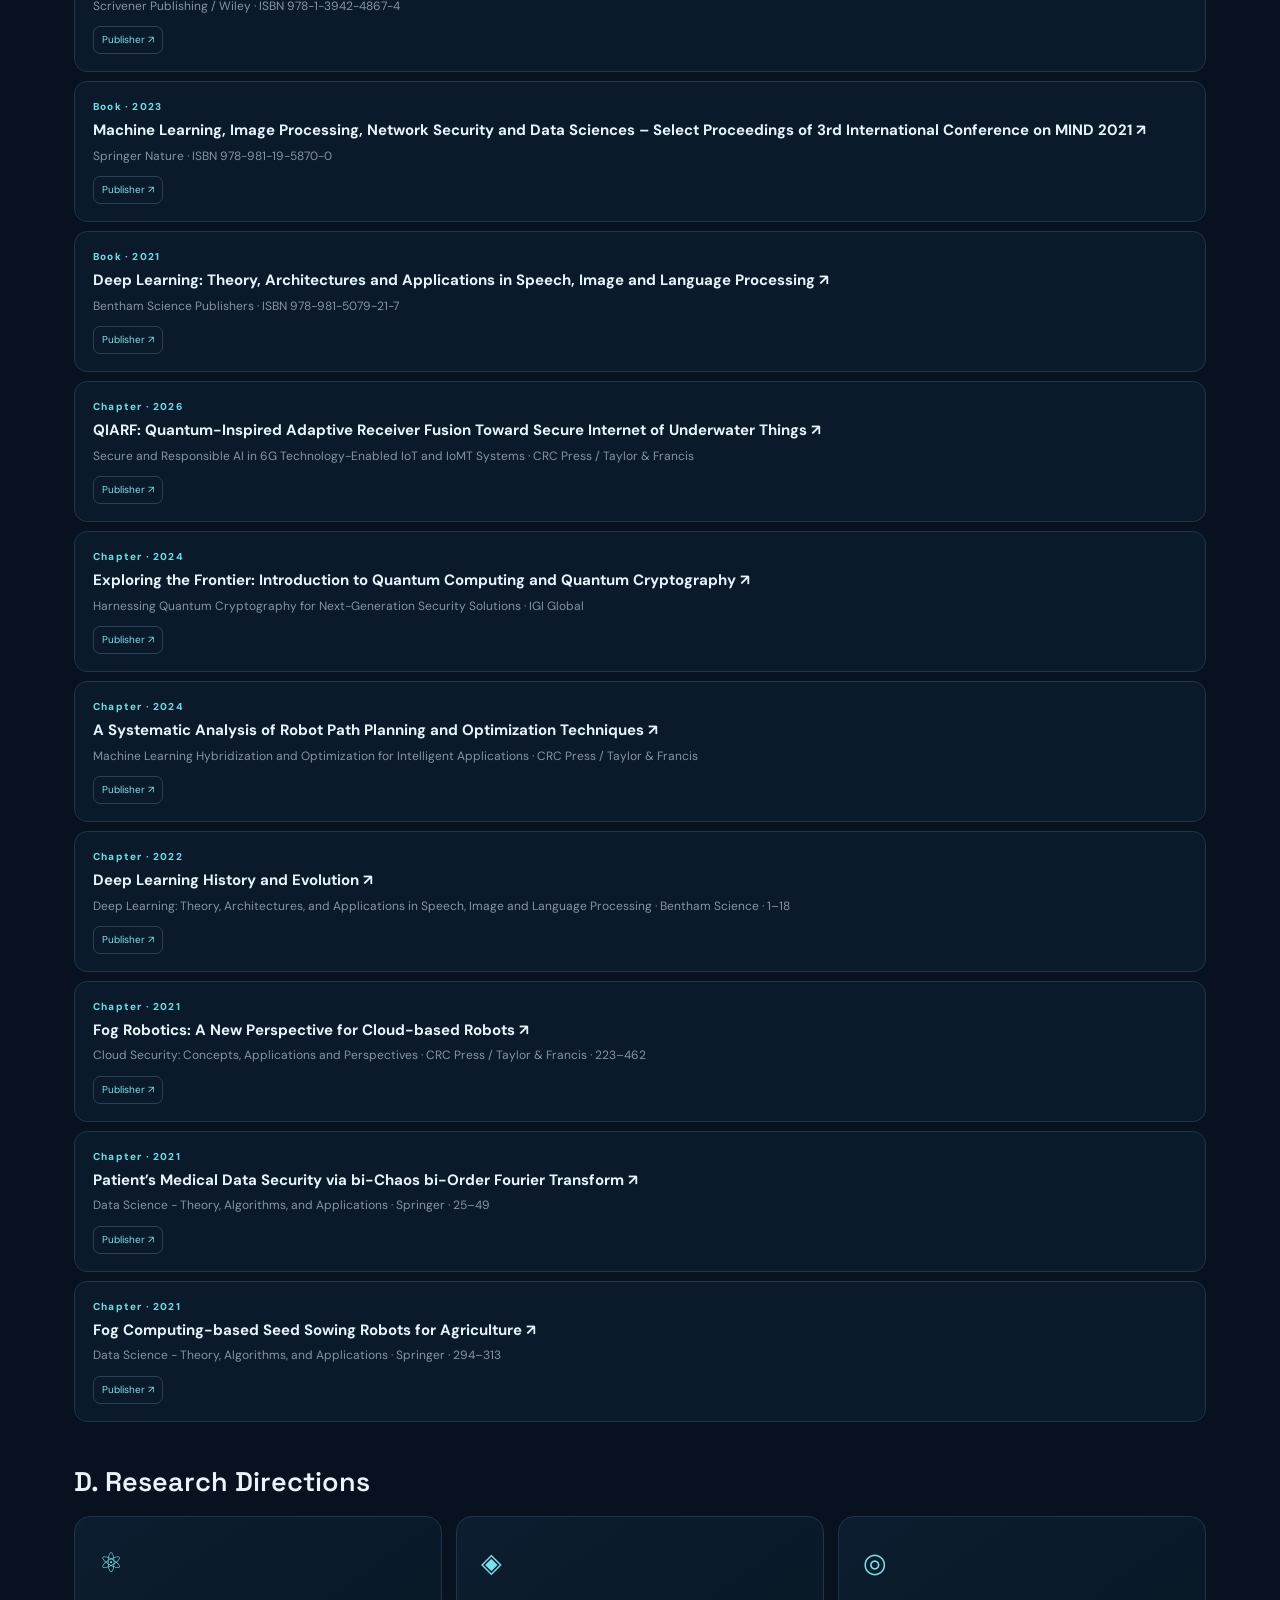
==== commit f9ba1ff8: "Update index.html" ====
--- a/index.html
+++ b/index.html
@@ -16,7 +16,7 @@
 <main>
 <section id="home" class="hero section"><div class="hero-copy"><div class="eyebrow">ACADEMIC • RESEARCHER • TECHNOLOGIST</div><h1>Dr. Rajesh<br><em>Doriya</em></h1><p class="role">Associate Professor &amp; Associate Dean (Academics)<br>Department of Information Technology<br>National Institute of Technology Raipur</p><p class="lead">Research at the intersection of <strong>Quantum Computing, Robotics, Artificial Intelligence, Secure Computing</strong> and intelligent autonomous systems.</p><div class="actions"><a class="btn primary" href="#research">Explore Research</a><a class="btn ghost" href="#contact">Get in Touch</a></div><div class="chips"><span>Quantum Computing</span><span>Robotics &amp; AI</span><span>Quantum Communication</span><span>Network Security</span><span>Cloud &amp; Distributed Computing</span><span>High Performance Computing</span></div></div><div class="hero-visual"><div class="orbit o1"></div><div class="orbit o2"></div><div class="initials-mark"><span>RD</span><small>NIT RAIPUR</small></div><div class="signal s1">QUANTUM</div><div class="signal s2">ROBOTICS</div><div class="signal s3">AI / SECURITY</div><div class="signal s4">HPC</div></div></section>
 <section class="section metrics-section"><div class="metric-grid"><article class="metric"><small>GUEST LECTURES</small><b>&gt;50</b><span>Guest Lectures Taken</span></article><article class="metric"><small>CONFERENCES</small><b>14</b><span>Conferences Organized</span></article><article class="metric"><small>WORKSHOPS</small><b>14</b><span>Workshops / FDPs / STTPs Organized</span></article><article class="metric"><small>RESEARCH OUTPUT</small><b>100+</b><span>Research Publications</span></article></div></section>
-<section id="about" class="section"><div class="section-head"><span>01 / ABOUT</span><h2>Profile &amp; Professional Journey</h2></div><div class="two-col"><article class="card bio"><h3>Academic Profile</h3><p>Dr. Rajesh Doriya is an Associate Professor in the Department of Information Technology at National Institute of Technology Raipur and serves as Associate Dean (Academics).</p><div class="facts"><div class="institution-fact"><img src="https://mi.iiita.ac.in/images/index.jpg" alt="Official IIIT Allahabad logo"><div class="fact-text"><b>Ph.D.</b><span>IIIT-Allahabad</span></div></div><div class="institution-fact"><img src="https://mi.iiita.ac.in/images/index.jpg" alt="Official IIIT Allahabad logo"><div class="fact-text"><b>M.Tech. (IT)</b><span>IIIT-Allahabad</span></div></div><div class="institution-fact"><img src="https://www.mysarkarinaukri.com/files/imagecache/600x/files/images/mitsmono.jpg" alt="MITS Gwalior logo"><div class="fact-text"><b>B.E. (IT)</b><span>MITS-Gwalior</span></div></div><div class="institution-fact"><img src="assets/nitrr_new_logo_new.png" alt="Official NIT Raipur logo"><div class="fact-text"><b>NIT Raipur</b><span>Since May 2013</span></div></div></div></article><article class="card"><h3>Professional Journey</h3><div class="timeline"><div><b>2006–2007</b><span>Lecturer, SRITS Datia</span></div><div><b>2008</b><span>6-week Research Project Internship, DRHR Lab, BARC, Mumbai</span></div><div><b>2009</b><span>6-month Research Project Internship, ISSA Lab, DRDO, New Delhi</span></div><div><b>2009–2010</b><span>Assistant Professor, KIET Ghaziabad</span></div><div><b>2013–Present</b><span>Associate Professor, NIT Raipur</span></div><div><b>Jan 2026–Present</b><span>Associate Dean (Academics), NIT Raipur</span></div></div></article></div></section>
+<section id="about" class="section"><div class="section-head"><span>01 / ABOUT</span><h2>Profile &amp; Professional Journey</h2></div><div class="two-col"><article class="card bio"><h3>Academic P</h3><p>Dr. Rajesh Doriya is an Associate Professor in the Department of Information Technology at National Institute of Technology Raipur and serves as Associate Dean (Academics).</p><div class="facts"><div class="institution-fact"><img src="https://mi.iiita.ac.in/images/index.jpg" alt="Official IIIT Allahabad logo"><div class="fact-text"><b>Ph.D.</b><span>IIIT-Allahabad</span></div></div><div class="institution-fact"><img src="https://mi.iiita.ac.in/images/index.jpg" alt="Official IIIT Allahabad logo"><div class="fact-text"><b>M.Tech. (IT)</b><span>IIIT-Allahabad</span></div></div><div class="institution-fact"><img src="https://www.mysarkarinaukri.com/files/imagecache/600x/files/images/mitsmono.jpg" alt="MITS Gwalior logo"><div class="fact-text"><b>B.E. (IT)</b><span>MITS-Gwalior</span></div></div><div class="institution-fact"><img src="assets/nitrr_new_logo_new.png" alt="Official NIT Raipur logo"><div class="fact-text"><b>NIT Raipur</b><span>Since May 2013</span></div></div></div></article><article class="card"><h3>Professional Journey</h3><div class="timeline"><div><b>2006–2007</b><span>Lecturer, SRITS Datia</span></div><div><b>2008</b><span>6-week Research Project Internship, DRHR Lab, BARC, Mumbai</span></div><div><b>2009</b><span>6-month Research Project Internship, ISSA Lab, DRDO, New Delhi</span></div><div><b>2009–2010</b><span>Assistant Professor, KIET Ghaziabad</span></div><div><b>2013–Present</b><span>Associate Professor, NIT Raipur</span></div><div><b>Jan 2026–Present</b><span>Associate Dean (Academics), NIT Raipur</span></div></div></article></div></section>
 <section id="research" class="section"><div class="section-head"><span>02 / RESEARCH</span><h2>Research, Projects, Patents &amp; Publications</h2><p>The research portfolio is organized in the requested order: projects, patents, then publications, followed by research directions.</p></div>
 <h3 class="subheading">A. Research Projects</h3><div class="project-grid"><article class="project-card featured"><span>ONGOING · IITTNiF / NM-ICPS</span><h3>Design and Development of a Quantum-based PNT System for Underwater Robot Navigation</h3><p>Quantum-based positioning, navigation and timing for underwater robotic systems.</p><div><b>₹30.64 Lakhs</b><small>18 months</small></div></article><article class="project-card"><span>ONGOING</span><h3>Next Generation Tech-Agriculture for Vulnerable Tribal Community in Chhattisgarh</h3><p>Technology-enabled agriculture research with NMICPS TiHAN Foundation, IIT Hyderabad &amp; RNIT Solutions and Services Ltd.</p><div><b>₹25 Lakhs</b><small>12 months</small></div></article><article class="project-card"><span>COMPLETED</span><h3>Customized Welding Robot for Industrial Applications</h3><p>Design and development of an industrial welding robot.</p><div><b>₹3.96 Lakhs</b><small>18 months</small></div></article></div>
 <h3 class="subheading">B. Patents</h3><div class="patent-grid"><article class="patent-card"><span>INDIA · 27/04/2026</span><h3>A Decoherence-compensated Quantum Sensor Fusion System for Under Water Navigation and a Method Thereof</h3><p><b>Application No.:</b> 202621052290</p></article><article class="patent-card"><span>INDIA · 13/11/2025</span><h3>A System and Method for Simulating a High-Precision Quantum Clock with Quantum-Inspired Filtering and Environmental Noise Modelling</h3><p><b>Application No.:</b> 202521111006</p></article><article class="patent-card"><span>INDIA · 11/12/2024</span><h3>Blockchain-based Digital Passport and Decentralized Decision Support System for Precision Agricultural Monitoring</h3><p><b>Application No.:</b> 202421098031</p></article><article class="patent-card"><span>INDIA · 10/12/2023</span><h3>Artificial Intelligence Based device for Audio Amplification and Enhancement</h3><p><b>Application No.:</b> 375445-001</p></article><article class="patent-card"><span>INDIA · 17/02/2023</span><h3>Artificial Intelligence Based CCTV Camera For Smart City Surveillence</h3><p><b>Application No.:</b> 379577-001</p></article></div>
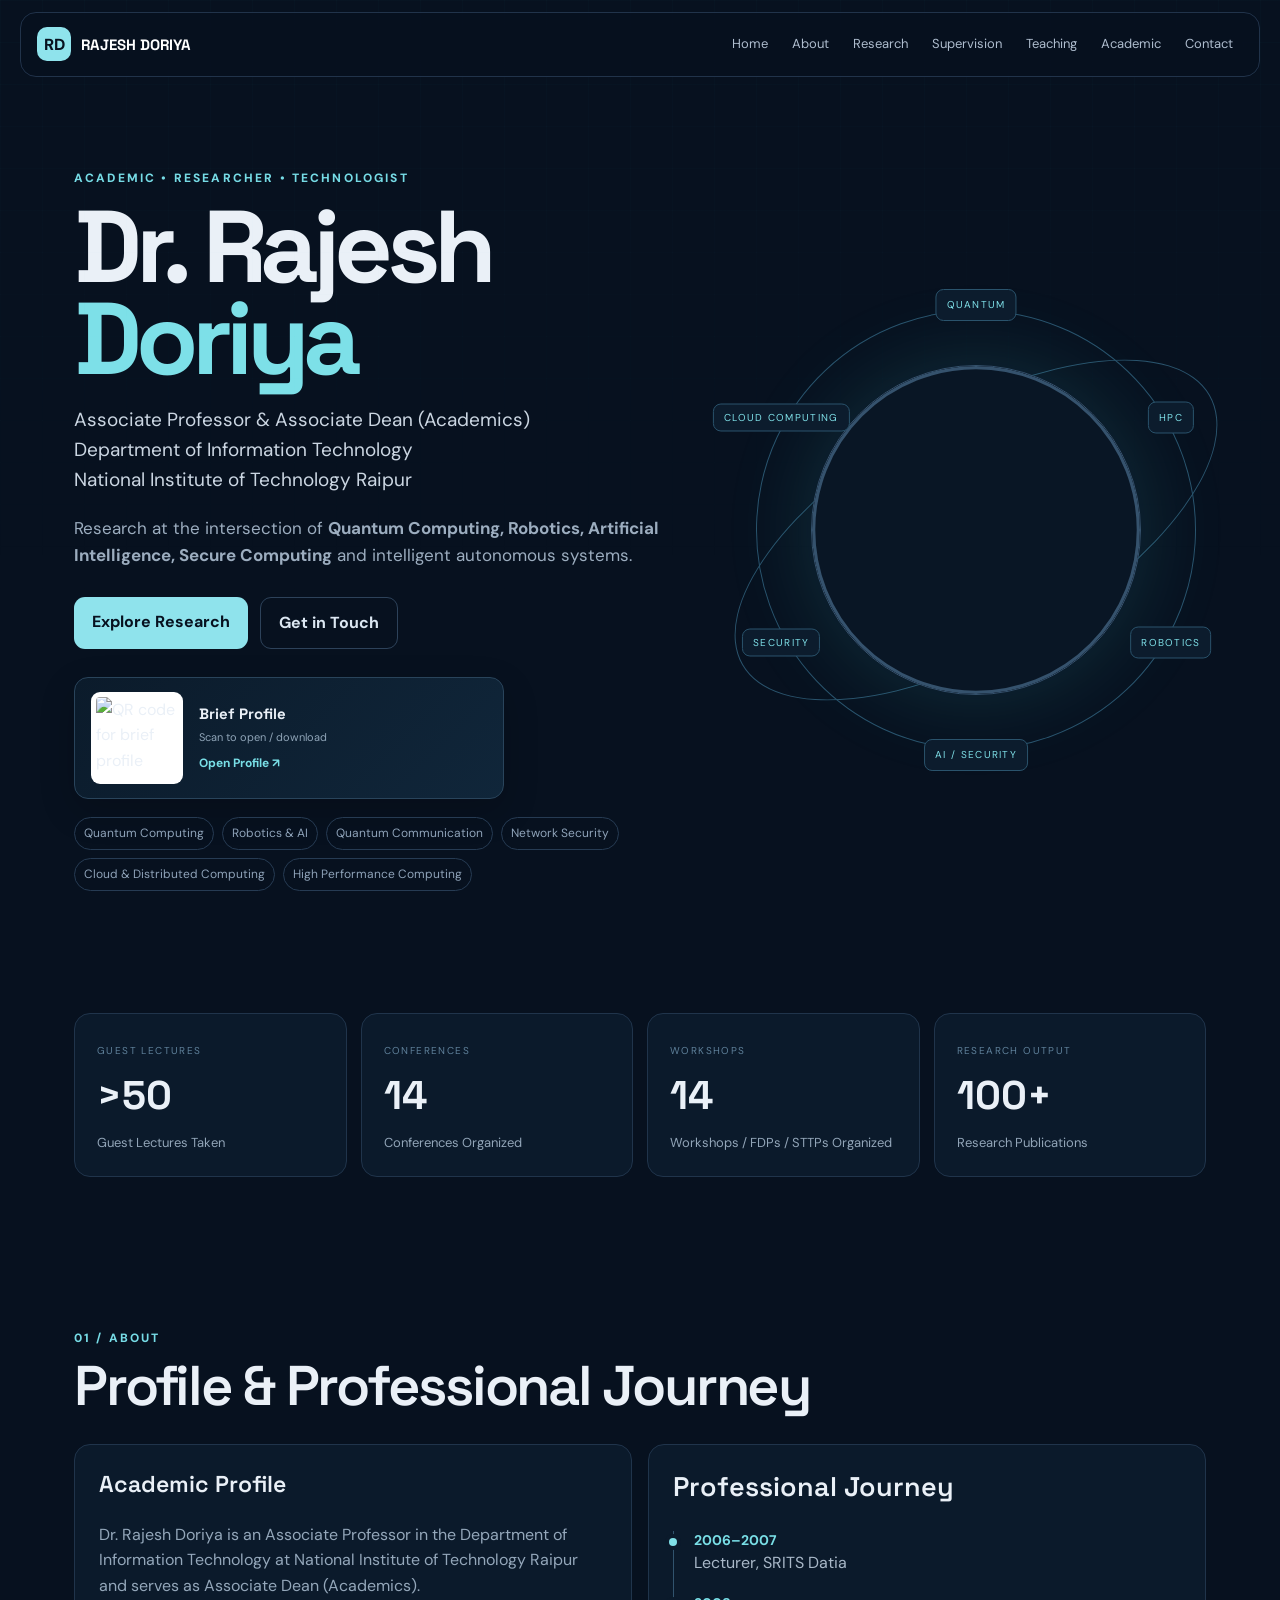
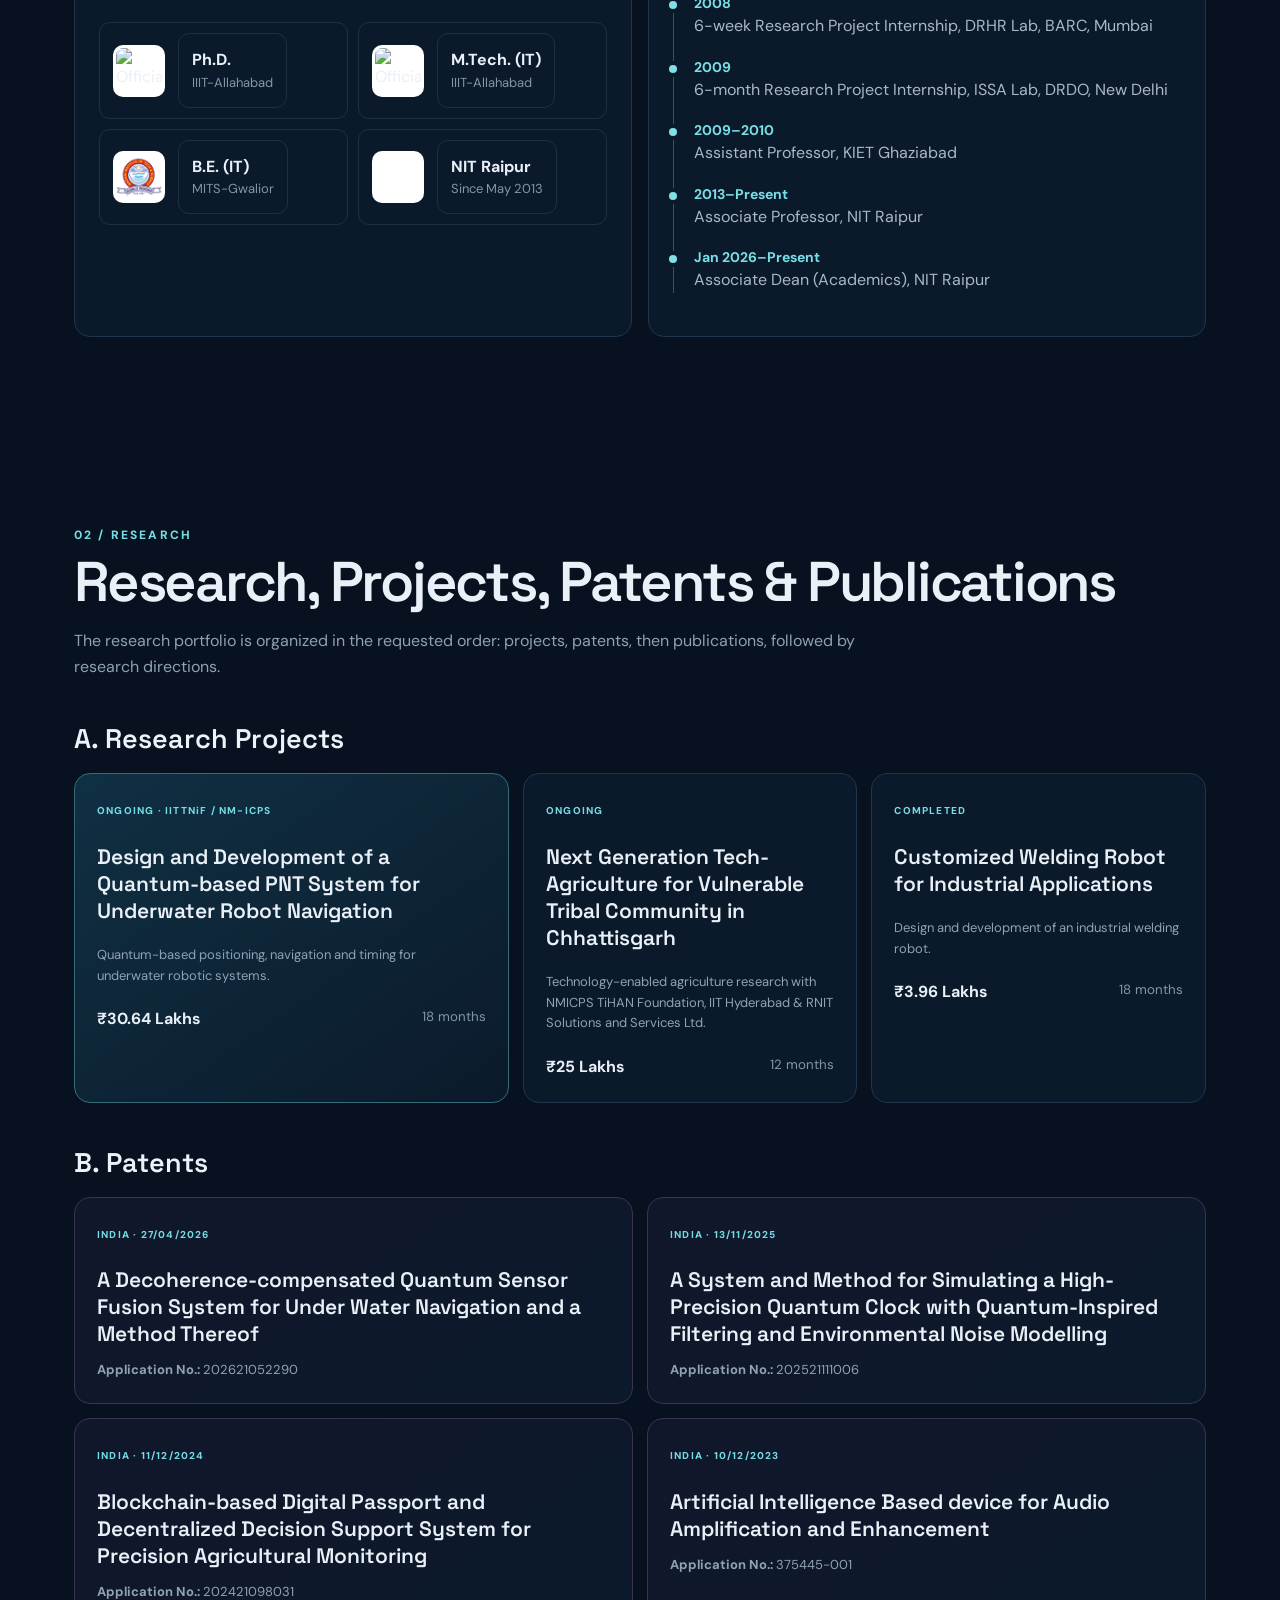
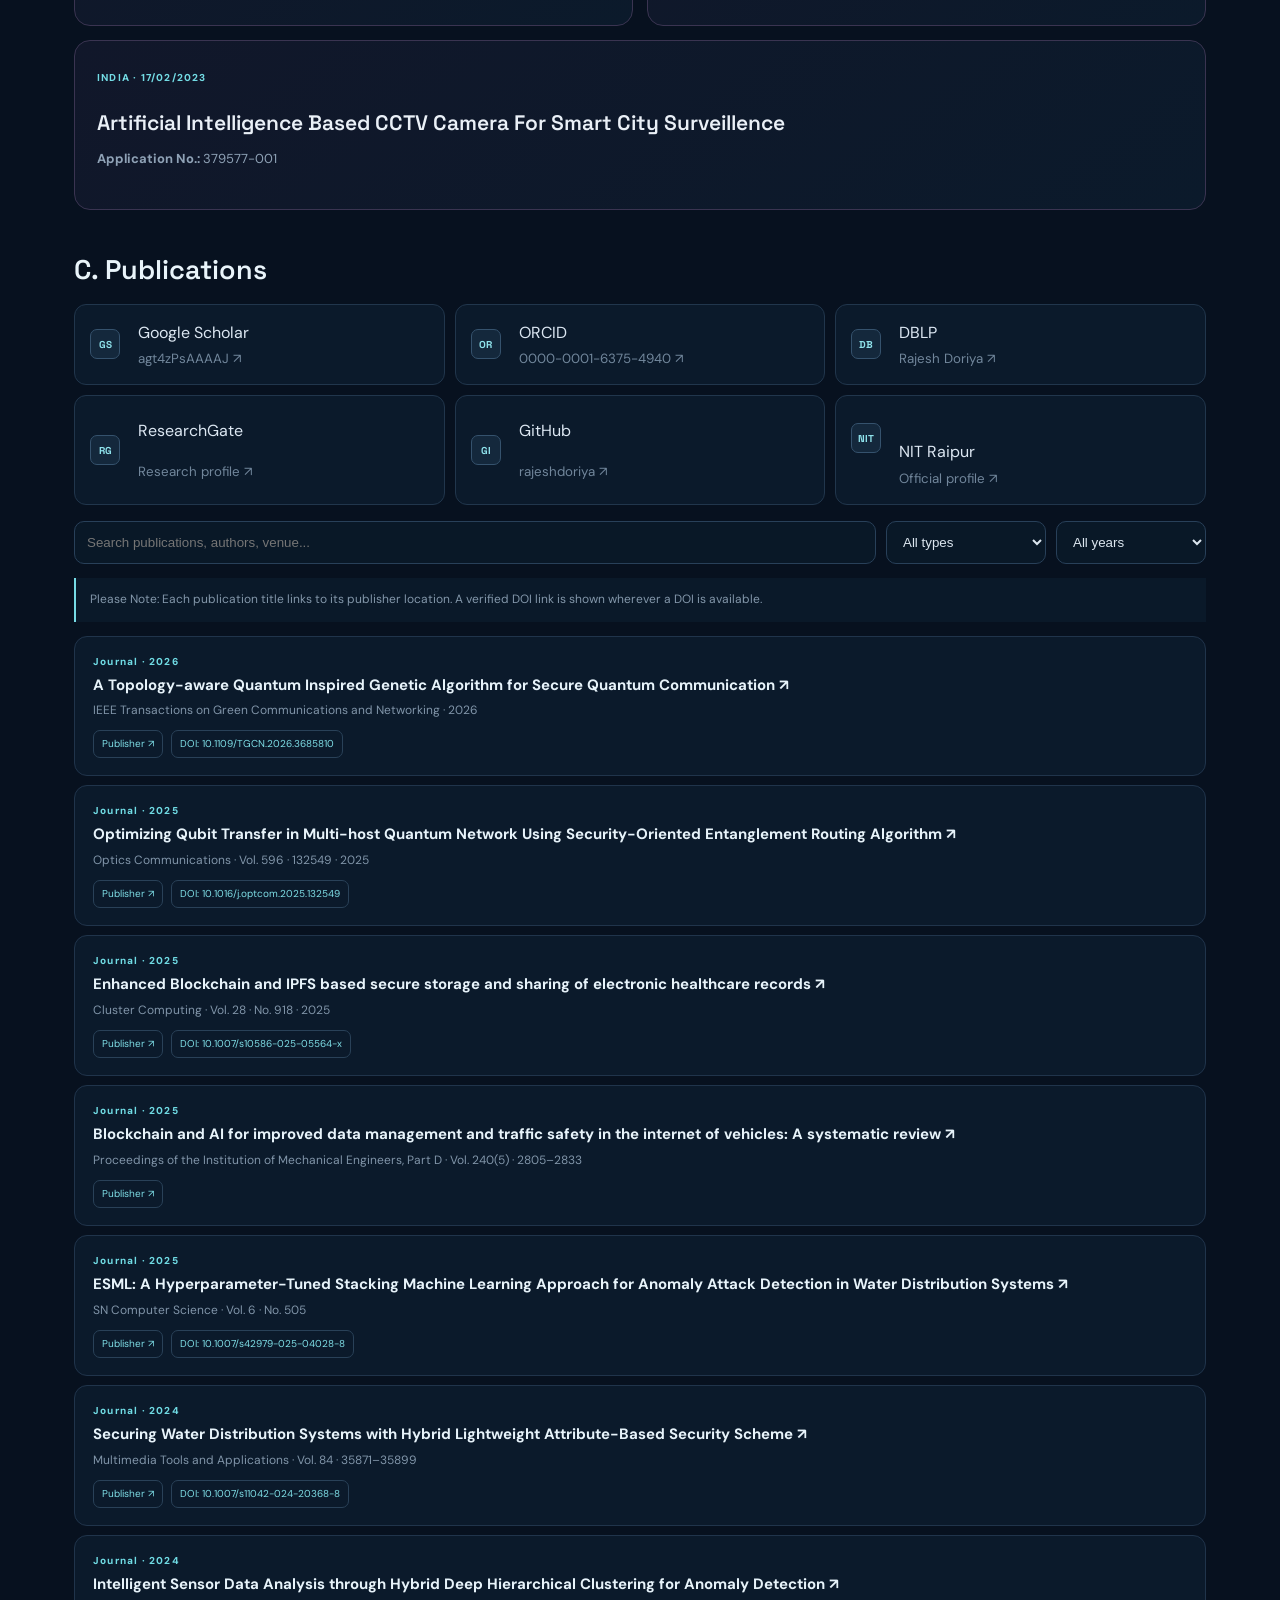
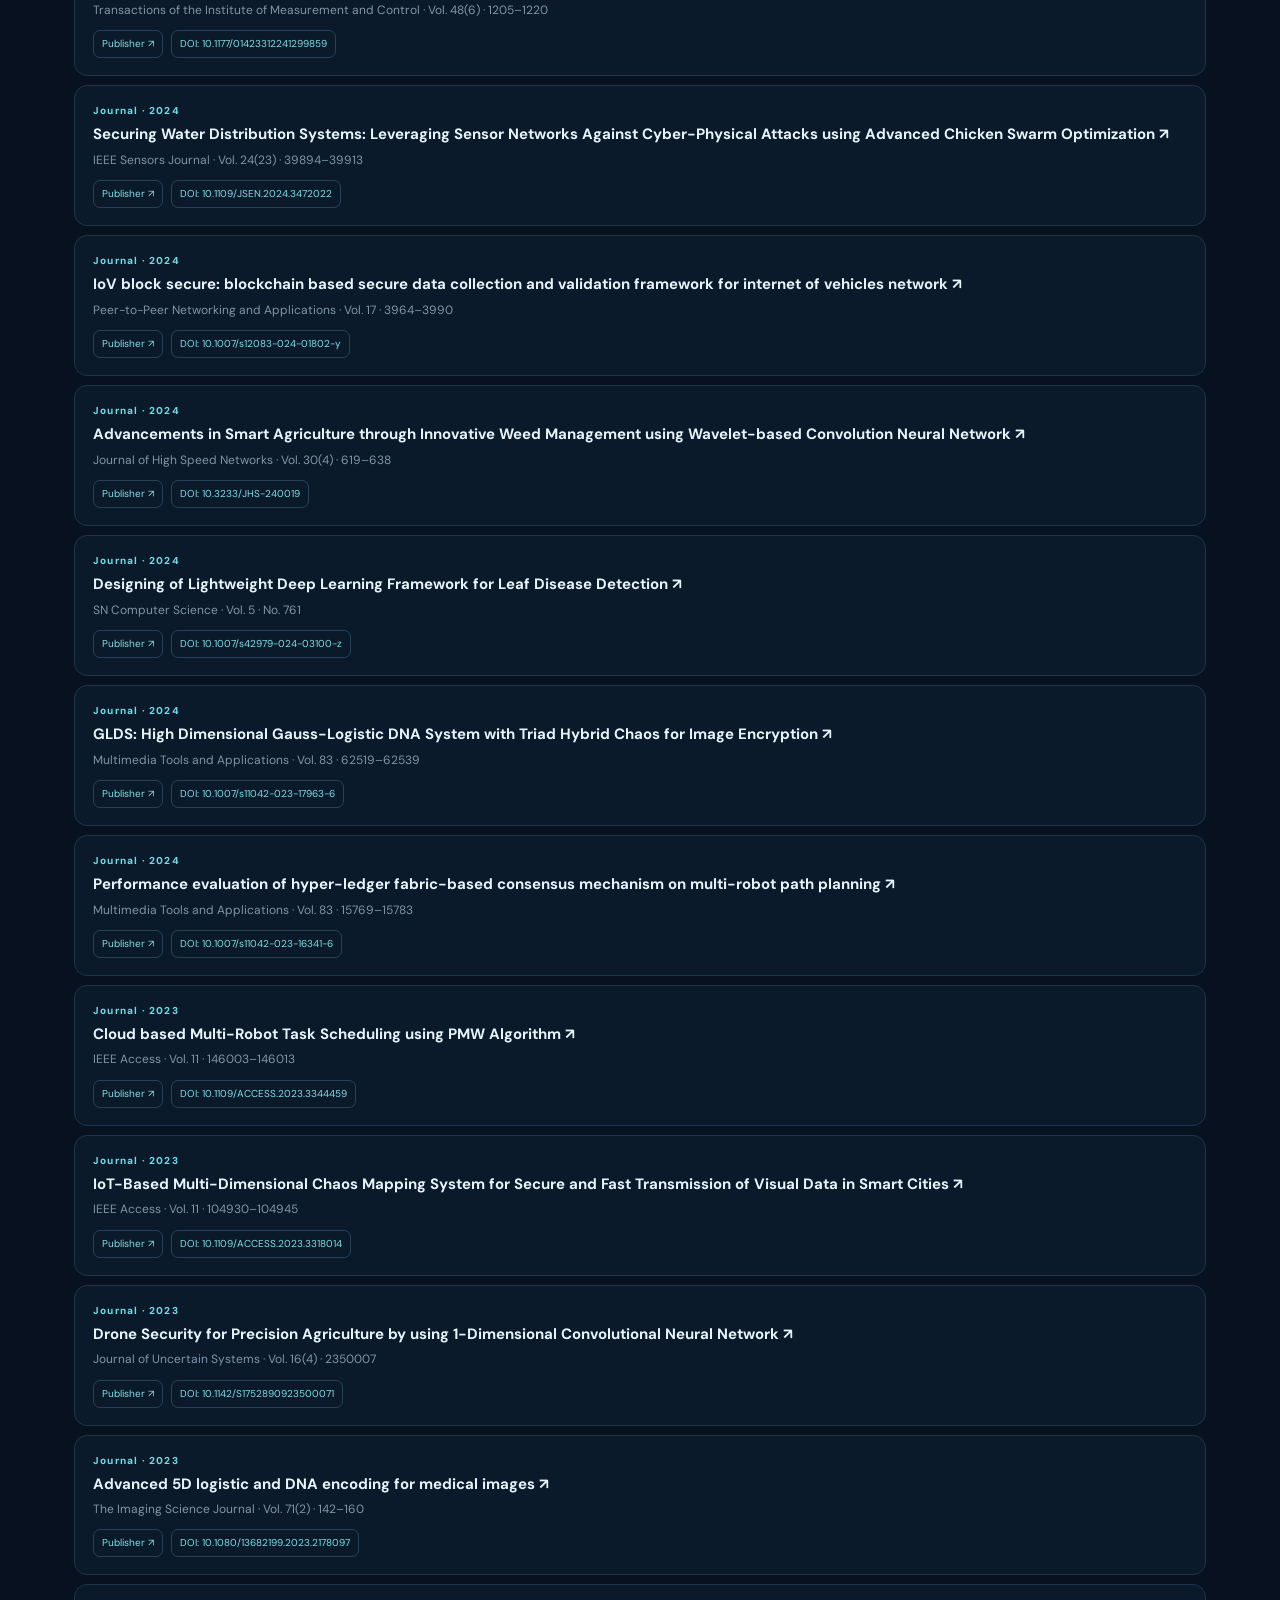
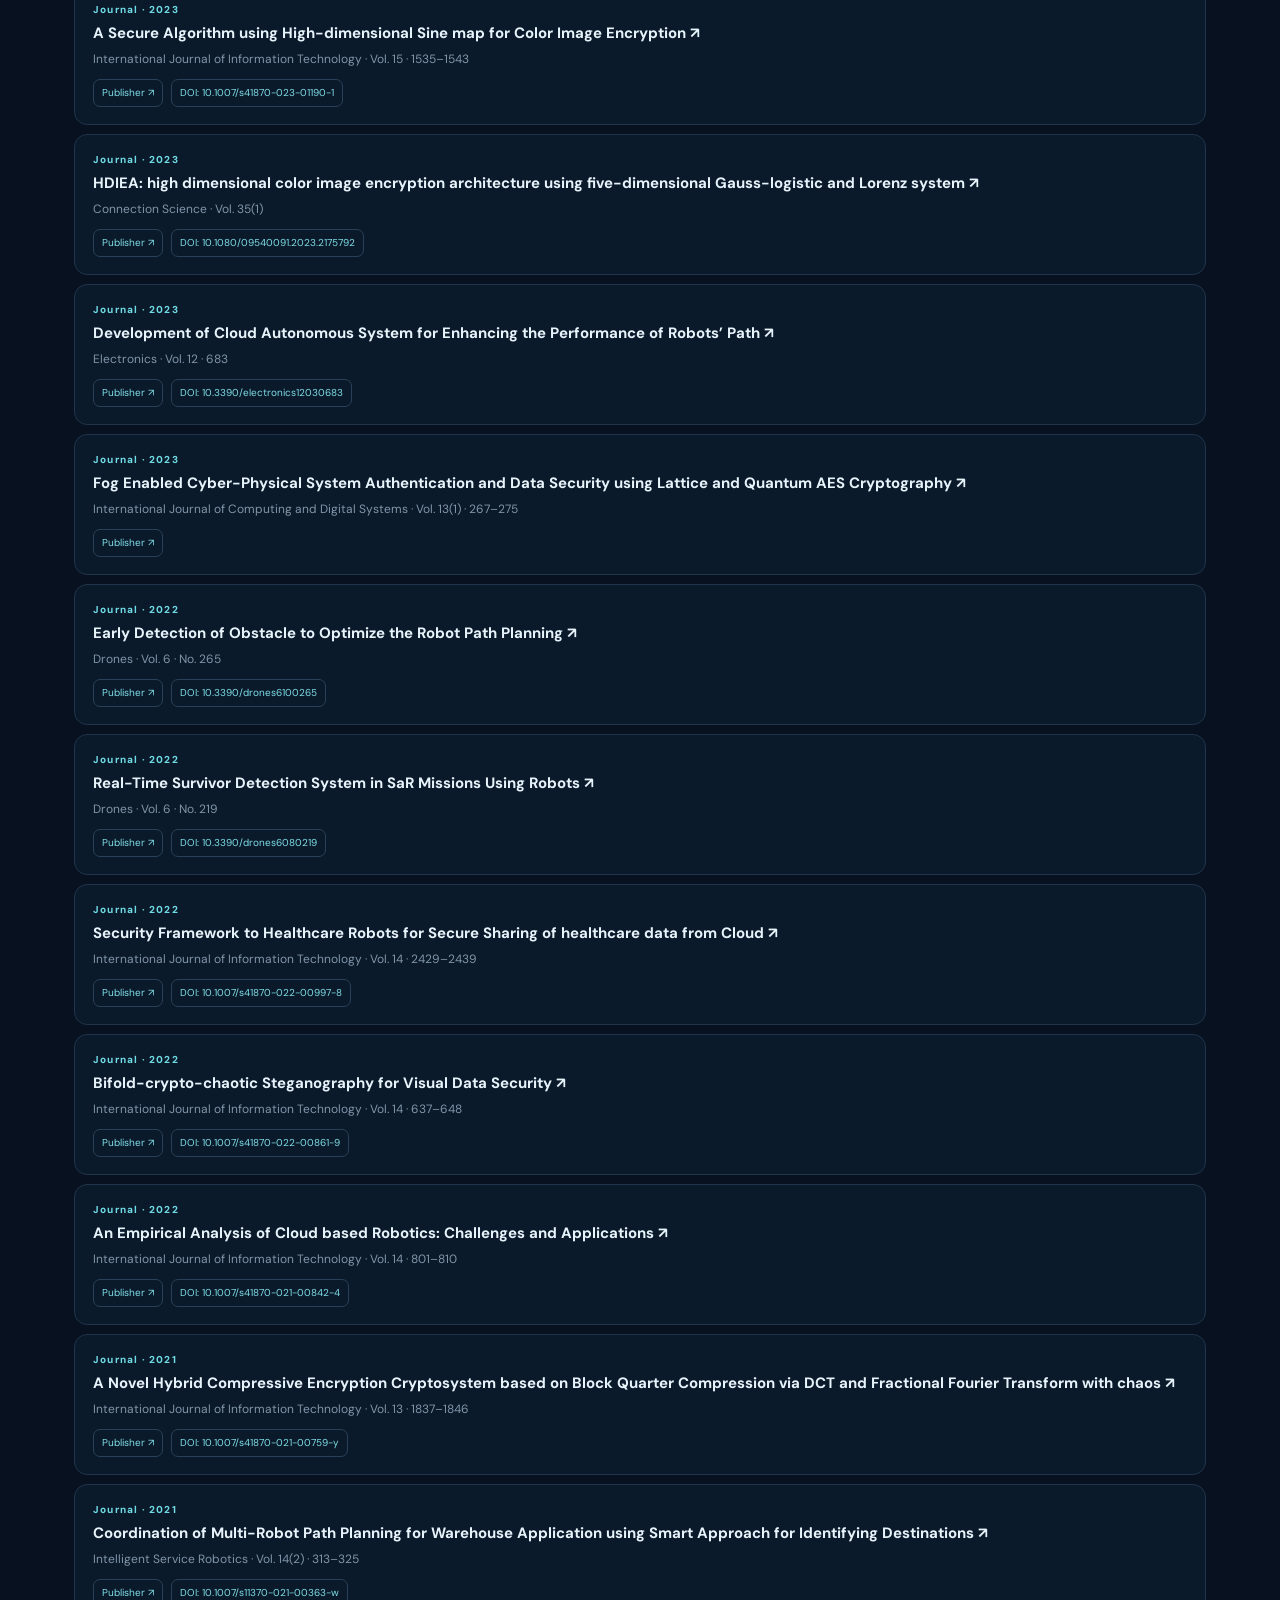
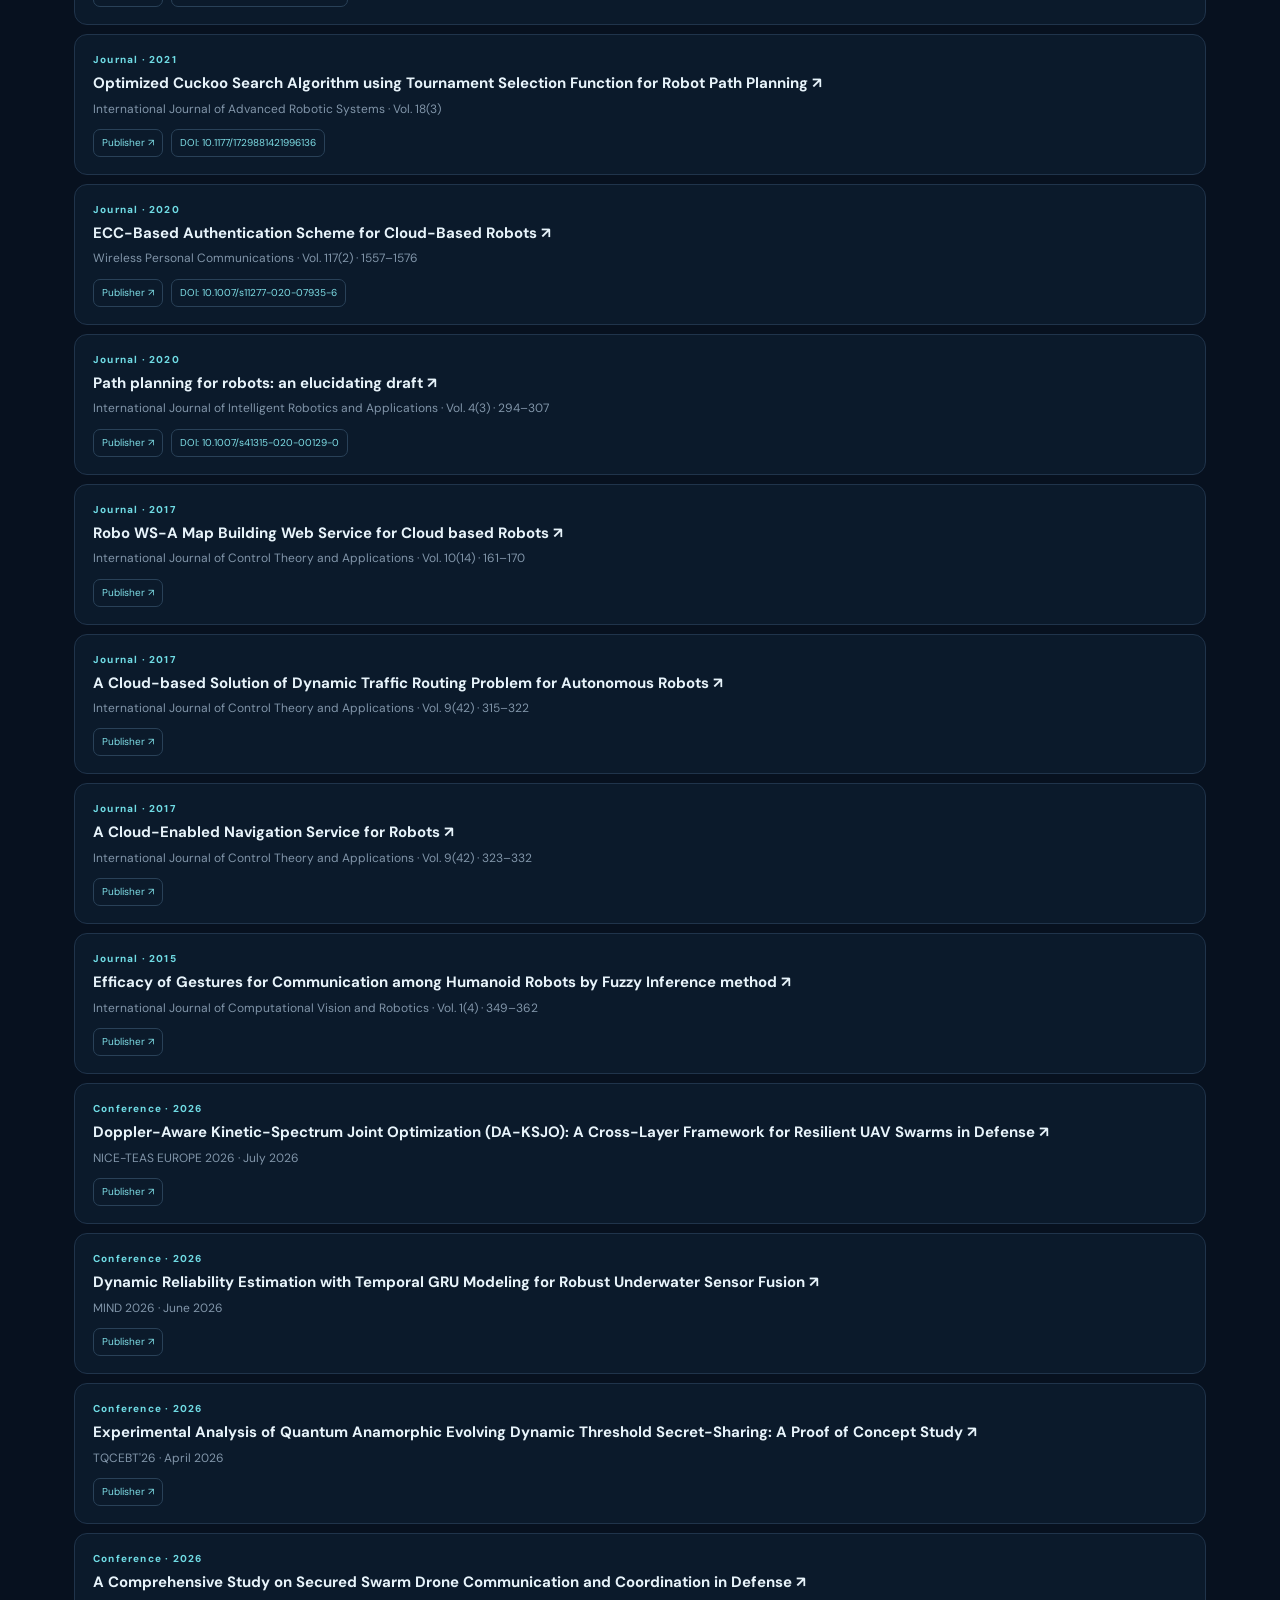
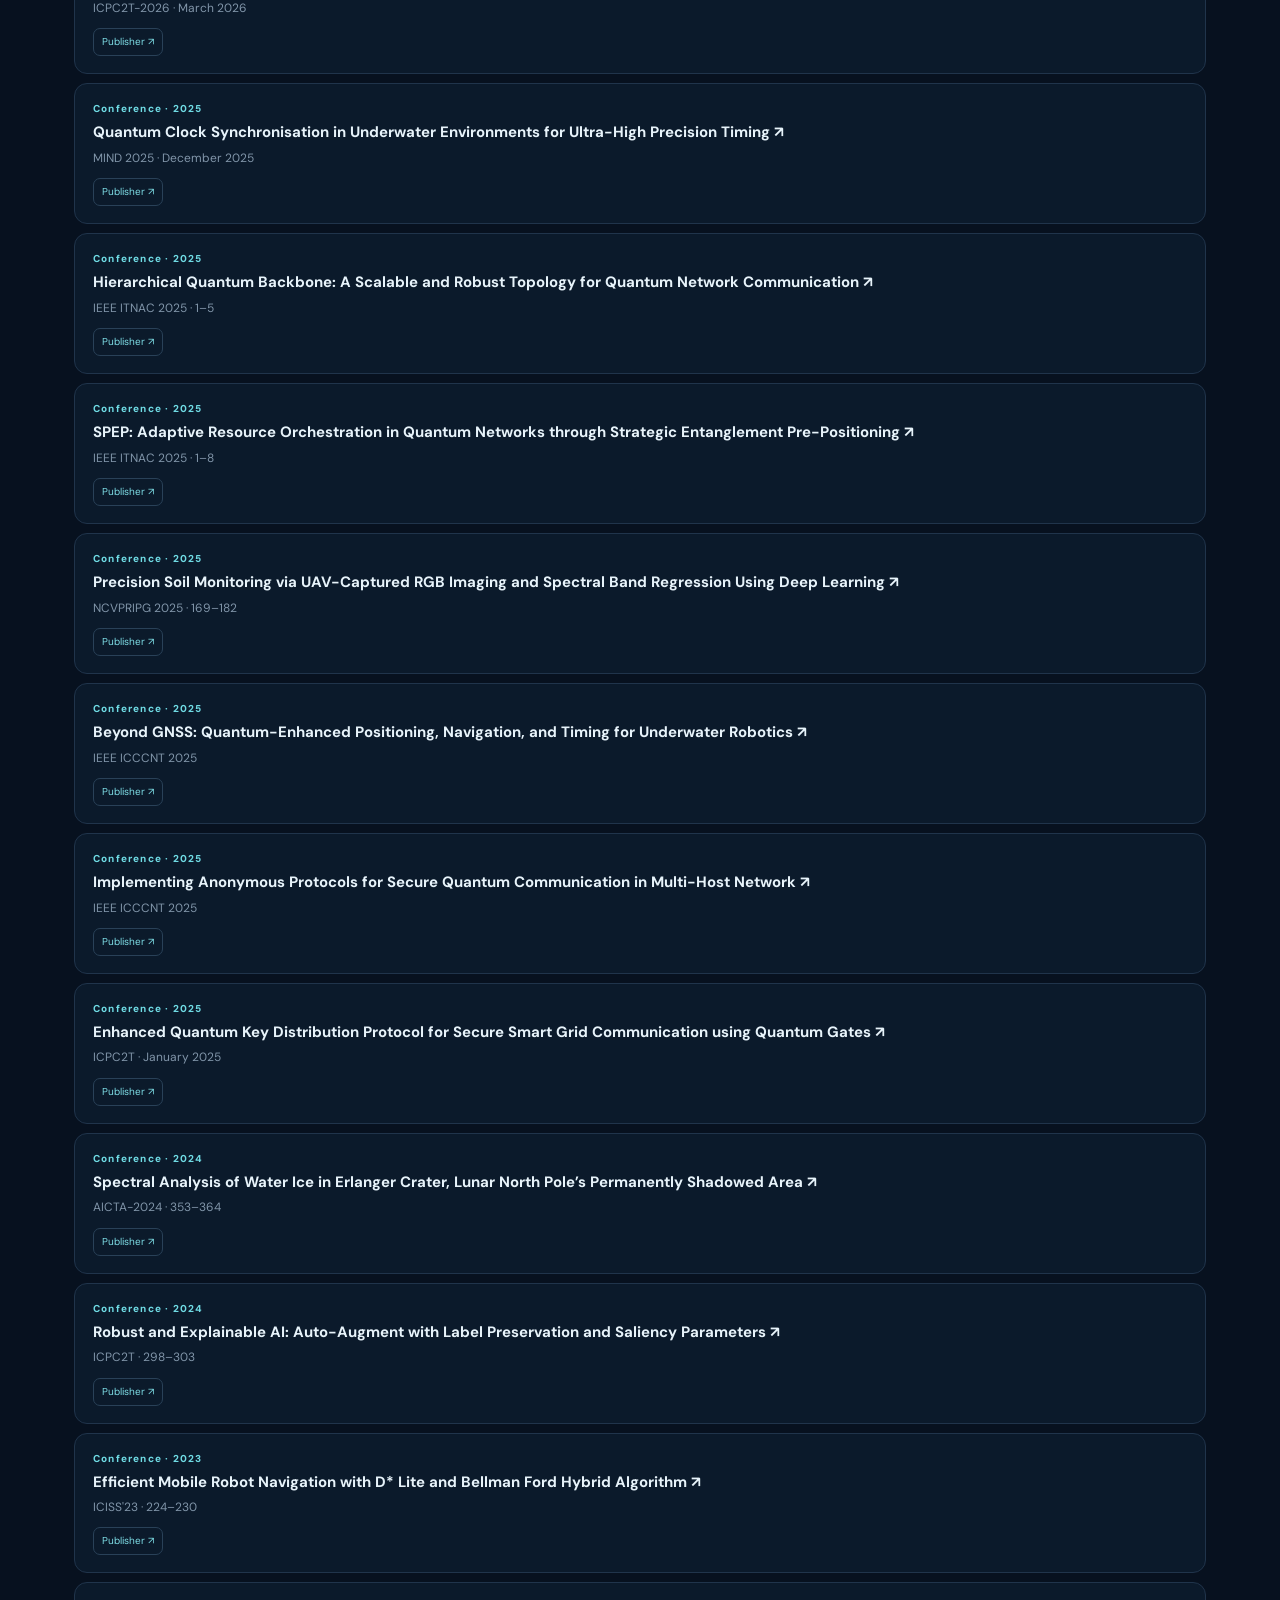
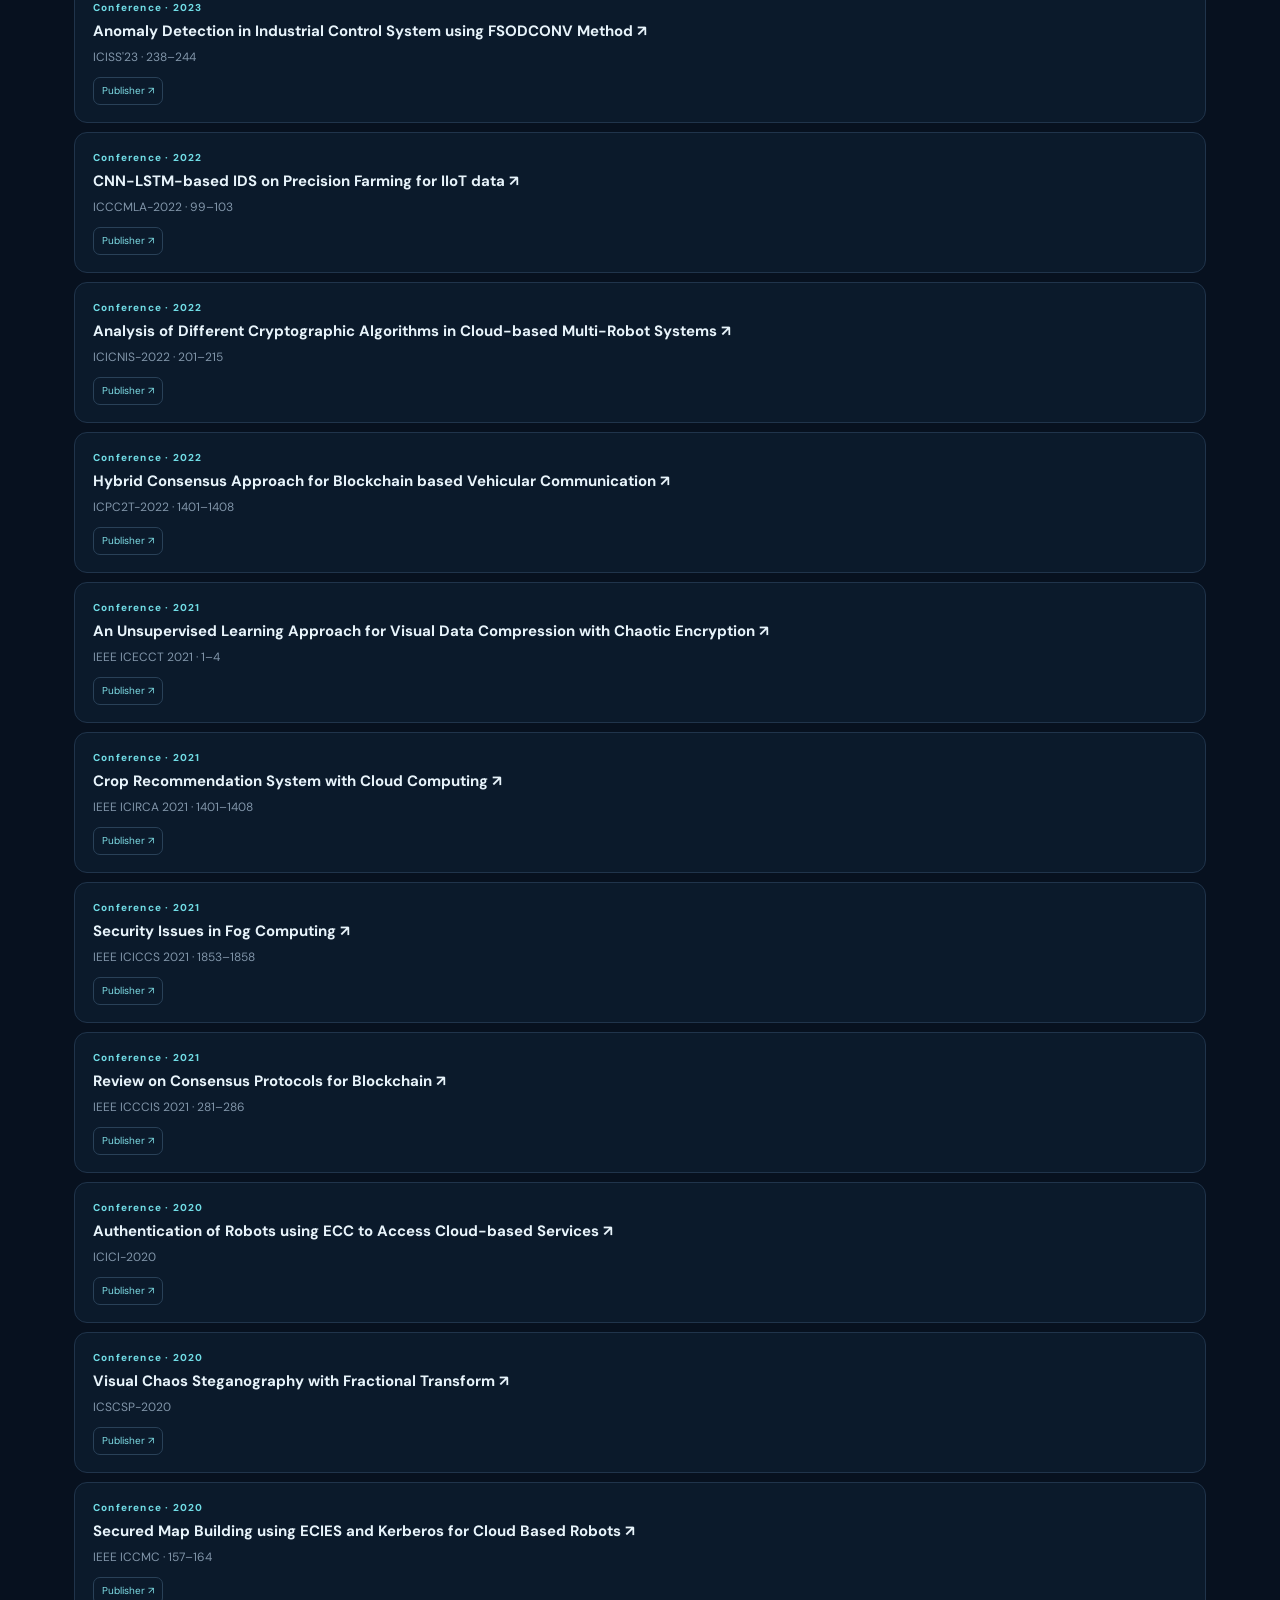
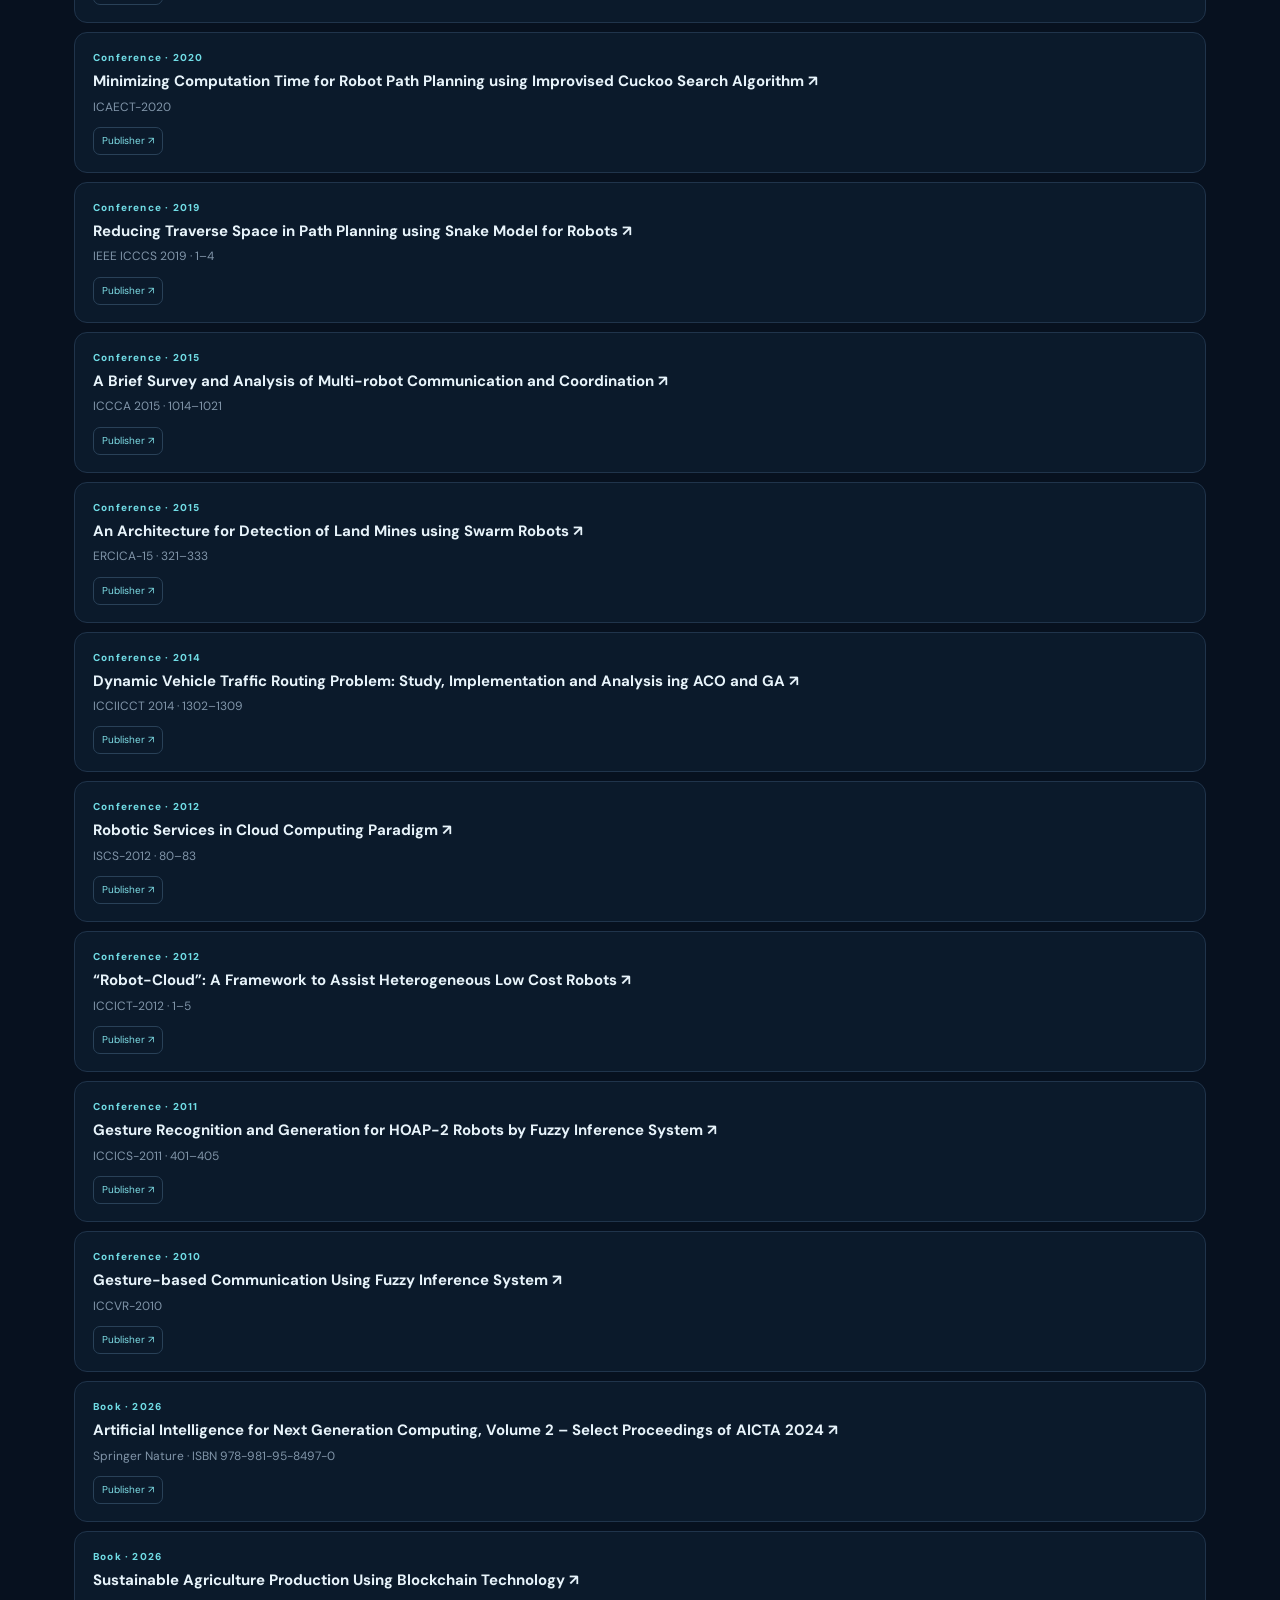
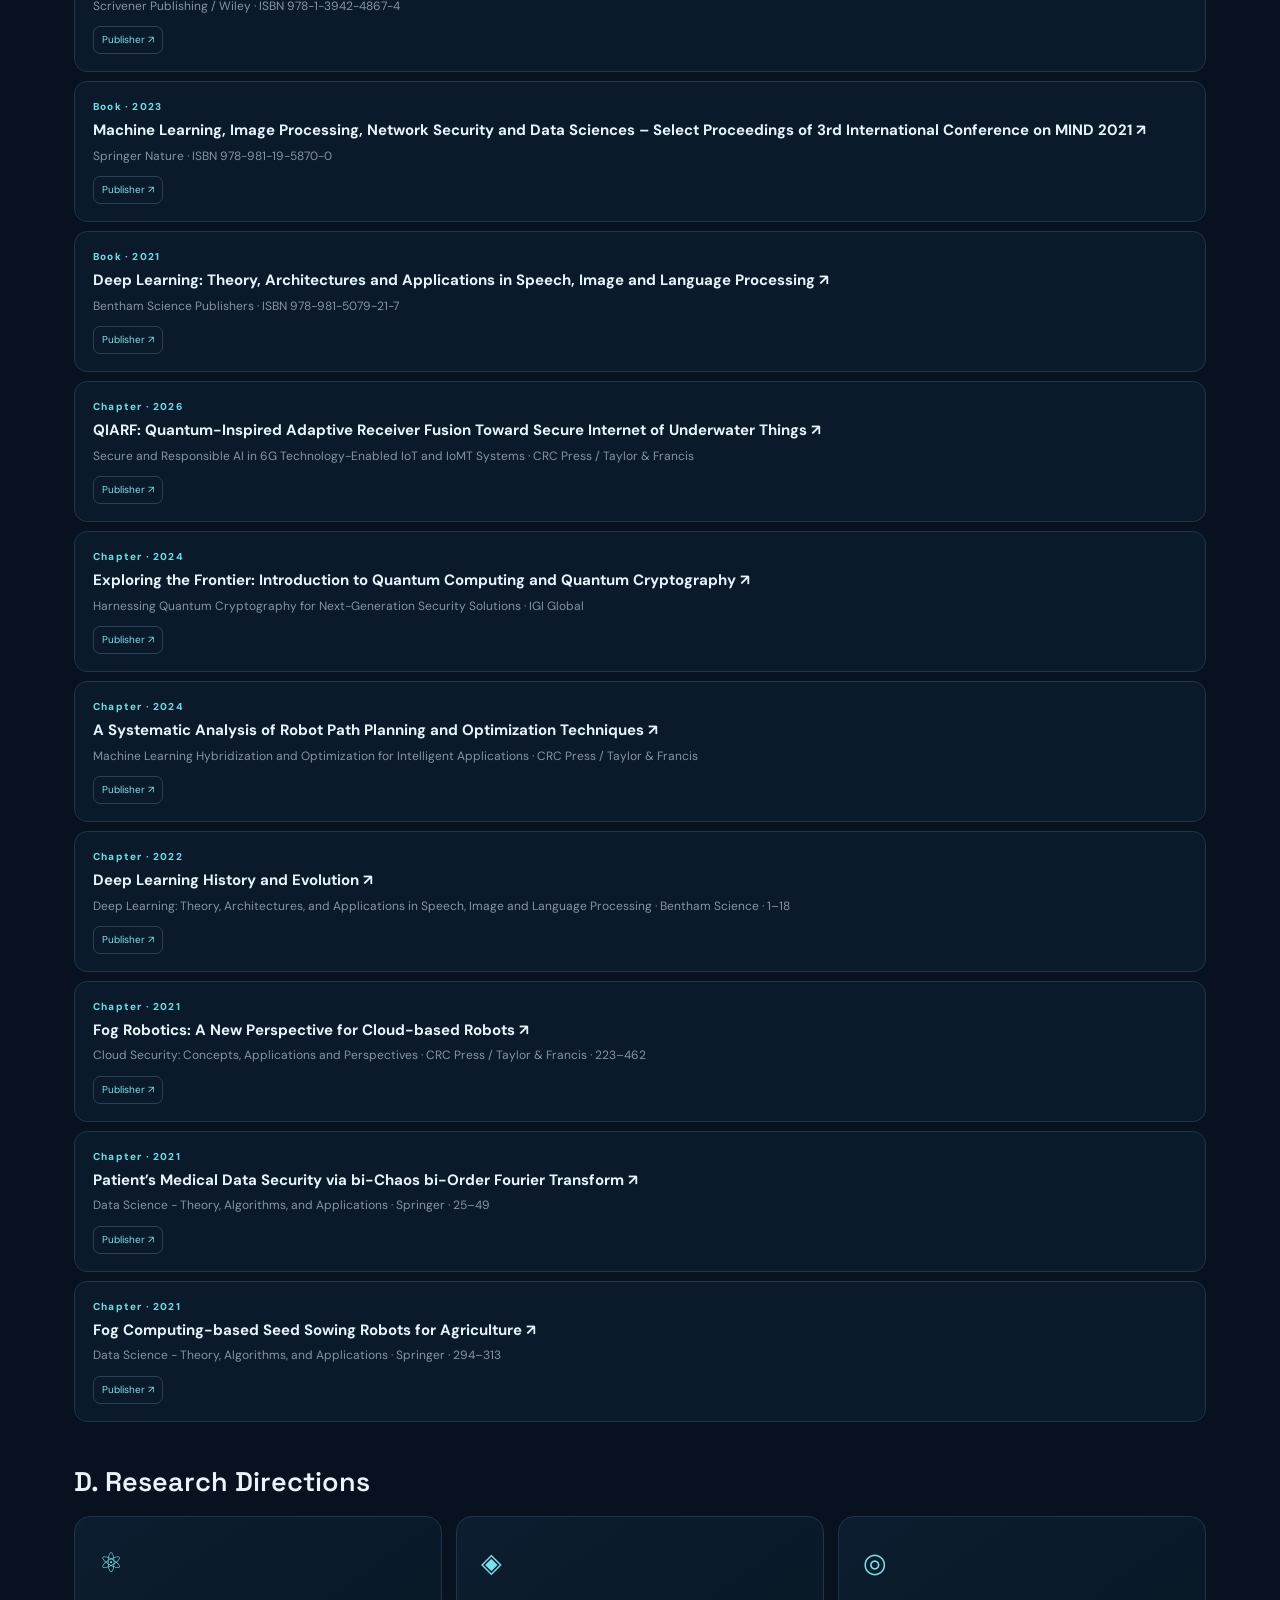
==== commit 6894c445: "Update index.html" ====
--- a/index.html
+++ b/index.html
@@ -16,7 +16,7 @@
 <main>
 <section id="home" class="hero section"><div class="hero-copy"><div class="eyebrow">ACADEMIC • RESEARCHER • TECHNOLOGIST</div><h1>Dr. Rajesh<br><em>Doriya</em></h1><p class="role">Associate Professor &amp; Associate Dean (Academics)<br>Department of Information Technology<br>National Institute of Technology Raipur</p><p class="lead">Research at the intersection of <strong>Quantum Computing, Robotics, Artificial Intelligence, Secure Computing</strong> and intelligent autonomous systems.</p><div class="actions"><a class="btn primary" href="#research">Explore Research</a><a class="btn ghost" href="#contact">Get in Touch</a></div><div class="chips"><span>Quantum Computing</span><span>Robotics &amp; AI</span><span>Quantum Communication</span><span>Network Security</span><span>Cloud &amp; Distributed Computing</span><span>High Performance Computing</span></div></div><div class="hero-visual"><div class="orbit o1"></div><div class="orbit o2"></div><div class="initials-mark"><span>RD</span><small>NIT RAIPUR</small></div><div class="signal s1">QUANTUM</div><div class="signal s2">ROBOTICS</div><div class="signal s3">AI / SECURITY</div><div class="signal s4">HPC</div></div></section>
 <section class="section metrics-section"><div class="metric-grid"><article class="metric"><small>GUEST LECTURES</small><b>&gt;50</b><span>Guest Lectures Taken</span></article><article class="metric"><small>CONFERENCES</small><b>14</b><span>Conferences Organized</span></article><article class="metric"><small>WORKSHOPS</small><b>14</b><span>Workshops / FDPs / STTPs Organized</span></article><article class="metric"><small>RESEARCH OUTPUT</small><b>100+</b><span>Research Publications</span></article></div></section>
-<section id="about" class="section"><div class="section-head"><span>01 / ABOUT</span><h2>Profile &amp; Professional Journey</h2></div><div class="two-col"><article class="card bio"><h3>Academic P</h3><p>Dr. Rajesh Doriya is an Associate Professor in the Department of Information Technology at National Institute of Technology Raipur and serves as Associate Dean (Academics).</p><div class="facts"><div class="institution-fact"><img src="https://mi.iiita.ac.in/images/index.jpg" alt="Official IIIT Allahabad logo"><div class="fact-text"><b>Ph.D.</b><span>IIIT-Allahabad</span></div></div><div class="institution-fact"><img src="https://mi.iiita.ac.in/images/index.jpg" alt="Official IIIT Allahabad logo"><div class="fact-text"><b>M.Tech. (IT)</b><span>IIIT-Allahabad</span></div></div><div class="institution-fact"><img src="https://www.mysarkarinaukri.com/files/imagecache/600x/files/images/mitsmono.jpg" alt="MITS Gwalior logo"><div class="fact-text"><b>B.E. (IT)</b><span>MITS-Gwalior</span></div></div><div class="institution-fact"><img src="assets/nitrr_new_logo_new.png" alt="Official NIT Raipur logo"><div class="fact-text"><b>NIT Raipur</b><span>Since May 2013</span></div></div></div></article><article class="card"><h3>Professional Journey</h3><div class="timeline"><div><b>2006–2007</b><span>Lecturer, SRITS Datia</span></div><div><b>2008</b><span>6-week Research Project Internship, DRHR Lab, BARC, Mumbai</span></div><div><b>2009</b><span>6-month Research Project Internship, ISSA Lab, DRDO, New Delhi</span></div><div><b>2009–2010</b><span>Assistant Professor, KIET Ghaziabad</span></div><div><b>2013–Present</b><span>Associate Professor, NIT Raipur</span></div><div><b>Jan 2026–Present</b><span>Associate Dean (Academics), NIT Raipur</span></div></div></article></div></section>
+<section id="about" class="section"><div class="section-head"><span>01 / ABOUT</span><h2>Profile &amp; Professional Journey</h2></div><div class="two-col"><article class="card bio"><h3>Academic Profile</h3><p>Dr. Rajesh Doriya is an Associate Professor in the Department of Information Technology at National Institute of Technology Raipur and serves as Associate Dean (Academics).</p><div class="facts"><div class="institution-fact"><img src="https://mi.iiita.ac.in/images/index.jpg" alt="Official IIIT Allahabad logo"><div class="fact-text"><b>Ph.D.</b><span>IIIT-Allahabad</span></div></div><div class="institution-fact"><img src="https://mi.iiita.ac.in/images/index.jpg" alt="Official IIIT Allahabad logo"><div class="fact-text"><b>M.Tech. (IT)</b><span>IIIT-Allahabad</span></div></div><div class="institution-fact"><img src="https://www.mysarkarinaukri.com/files/imagecache/600x/files/images/mitsmono.jpg" alt="MITS Gwalior logo"><div class="fact-text"><b>B.E. (IT)</b><span>MITS-Gwalior</span></div></div><div class="institution-fact"><img src="assets/nitrr_new_logo_new.png" alt="Official NIT Raipur logo"><div class="fact-text"><b>NIT Raipur</b><span>Since May 2013</span></div></div></div></article><article class="card"><h3>Professional Journey</h3><div class="timeline"><div><b>2006–2007</b><span>Lecturer, SRITS Datia</span></div><div><b>2008</b><span>6-week Research Project Internship, DRHR Lab, BARC, Mumbai</span></div><div><b>2009</b><span>6-month Research Project Internship, ISSA Lab, DRDO, New Delhi</span></div><div><b>2009–2010</b><span>Assistant Professor, KIET Ghaziabad</span></div><div><b>2013–Present</b><span>Associate Professor, NIT Raipur</span></div><div><b>Jan 2026–Present</b><span>Associate Dean (Academics), NIT Raipur</span></div></div></article></div></section>
 <section id="research" class="section"><div class="section-head"><span>02 / RESEARCH</span><h2>Research, Projects, Patents &amp; Publications</h2><p>The research portfolio is organized in the requested order: projects, patents, then publications, followed by research directions.</p></div>
 <h3 class="subheading">A. Research Projects</h3><div class="project-grid"><article class="project-card featured"><span>ONGOING · IITTNiF / NM-ICPS</span><h3>Design and Development of a Quantum-based PNT System for Underwater Robot Navigation</h3><p>Quantum-based positioning, navigation and timing for underwater robotic systems.</p><div><b>₹30.64 Lakhs</b><small>18 months</small></div></article><article class="project-card"><span>ONGOING</span><h3>Next Generation Tech-Agriculture for Vulnerable Tribal Community in Chhattisgarh</h3><p>Technology-enabled agriculture research with NMICPS TiHAN Foundation, IIT Hyderabad &amp; RNIT Solutions and Services Ltd.</p><div><b>₹25 Lakhs</b><small>12 months</small></div></article><article class="project-card"><span>COMPLETED</span><h3>Customized Welding Robot for Industrial Applications</h3><p>Design and development of an industrial welding robot.</p><div><b>₹3.96 Lakhs</b><small>18 months</small></div></article></div>
 <h3 class="subheading">B. Patents</h3><div class="patent-grid"><article class="patent-card"><span>INDIA · 27/04/2026</span><h3>A Decoherence-compensated Quantum Sensor Fusion System for Under Water Navigation and a Method Thereof</h3><p><b>Application No.:</b> 202621052290</p></article><article class="patent-card"><span>INDIA · 13/11/2025</span><h3>A System and Method for Simulating a High-Precision Quantum Clock with Quantum-Inspired Filtering and Environmental Noise Modelling</h3><p><b>Application No.:</b> 202521111006</p></article><article class="patent-card"><span>INDIA · 11/12/2024</span><h3>Blockchain-based Digital Passport and Decentralized Decision Support System for Precision Agricultural Monitoring</h3><p><b>Application No.:</b> 202421098031</p></article><article class="patent-card"><span>INDIA · 10/12/2023</span><h3>Artificial Intelligence Based device for Audio Amplification and Enhancement</h3><p><b>Application No.:</b> 375445-001</p></article><article class="patent-card"><span>INDIA · 17/02/2023</span><h3>Artificial Intelligence Based CCTV Camera For Smart City Surveillence</h3><p><b>Application No.:</b> 379577-001</p></article></div>
